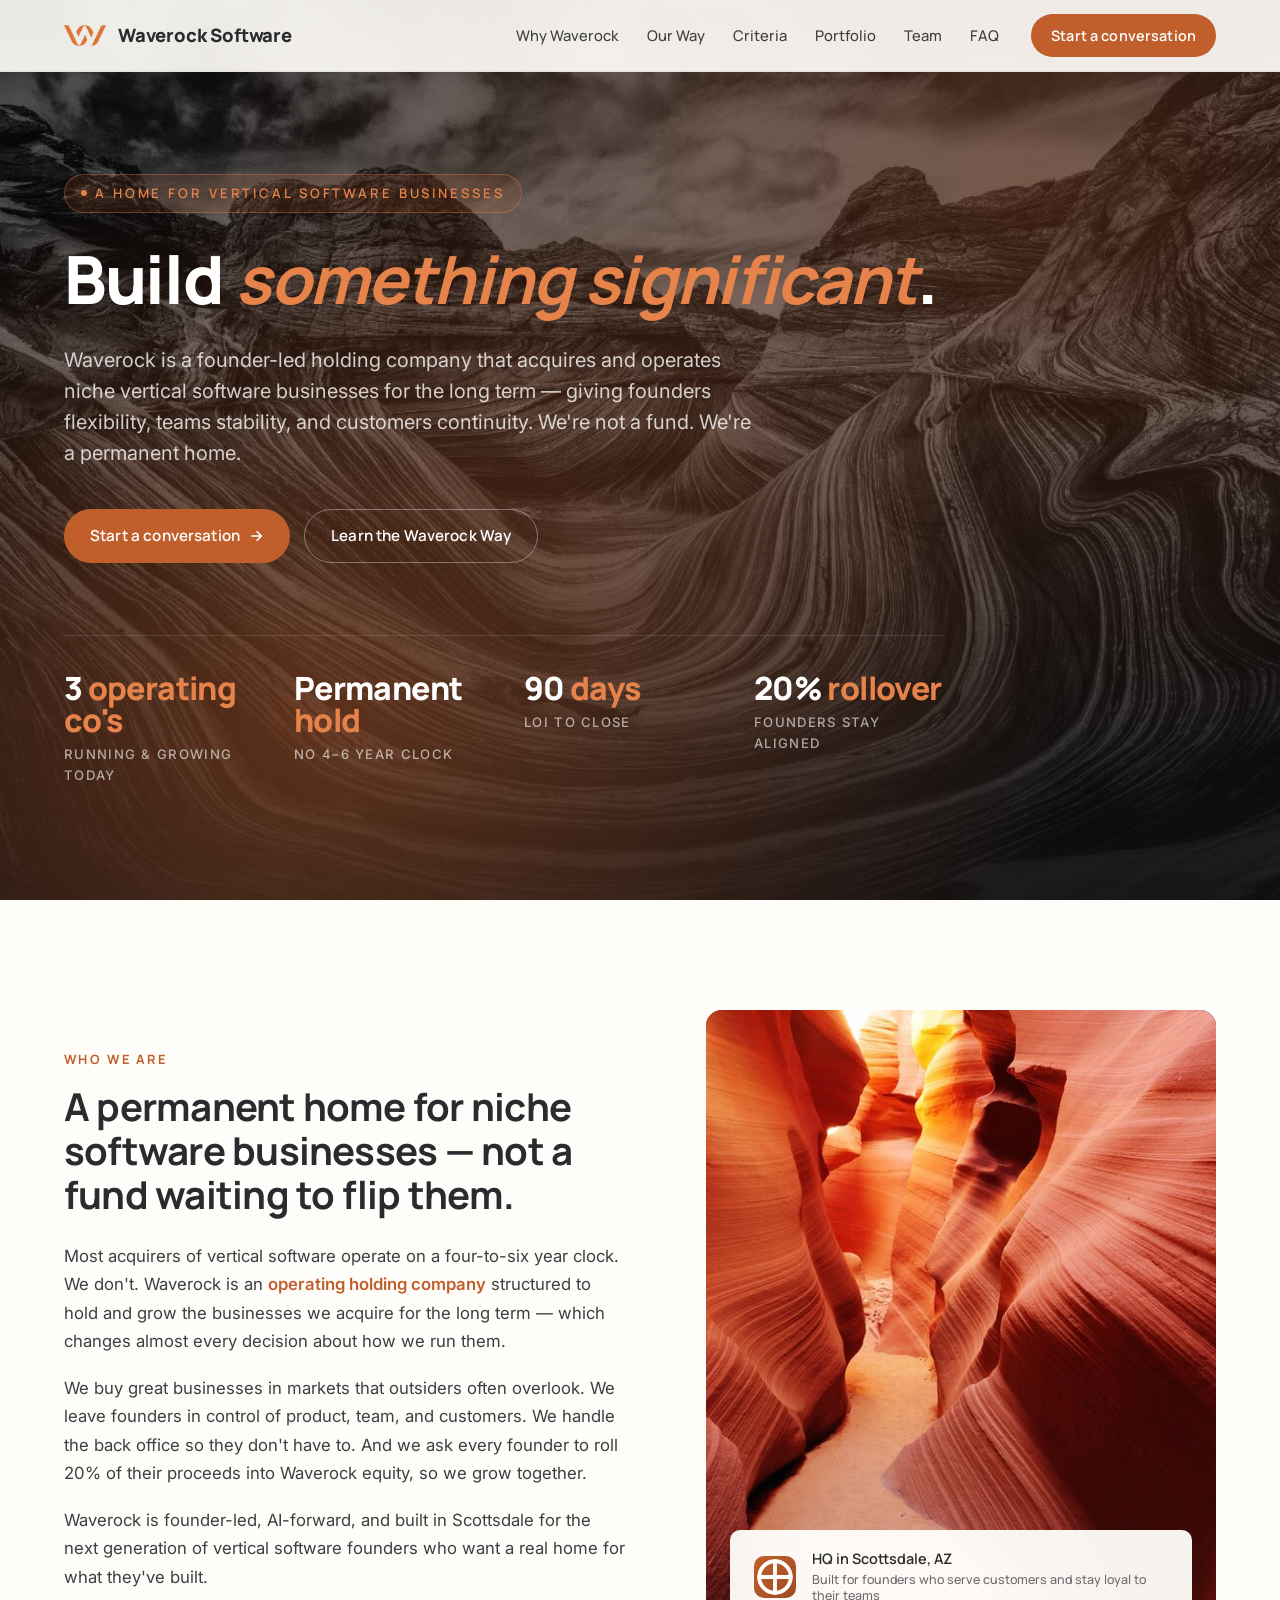
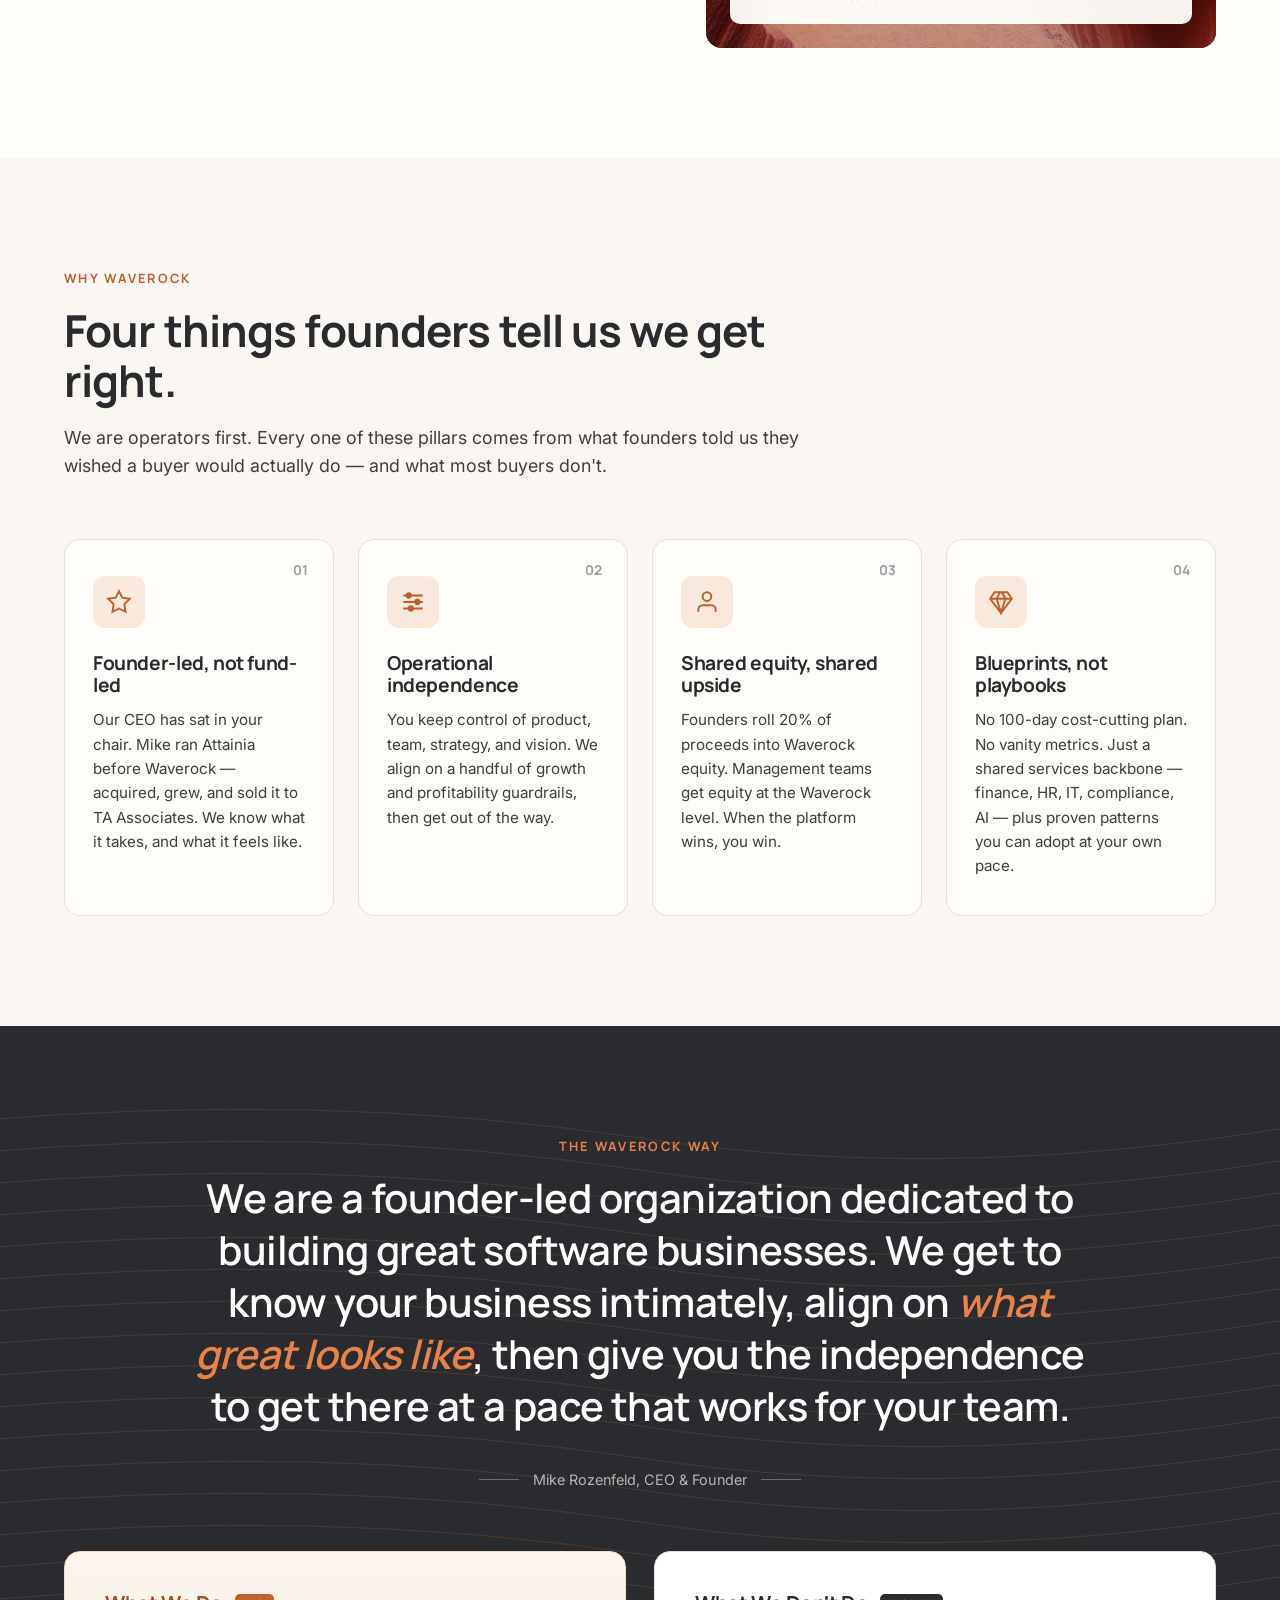
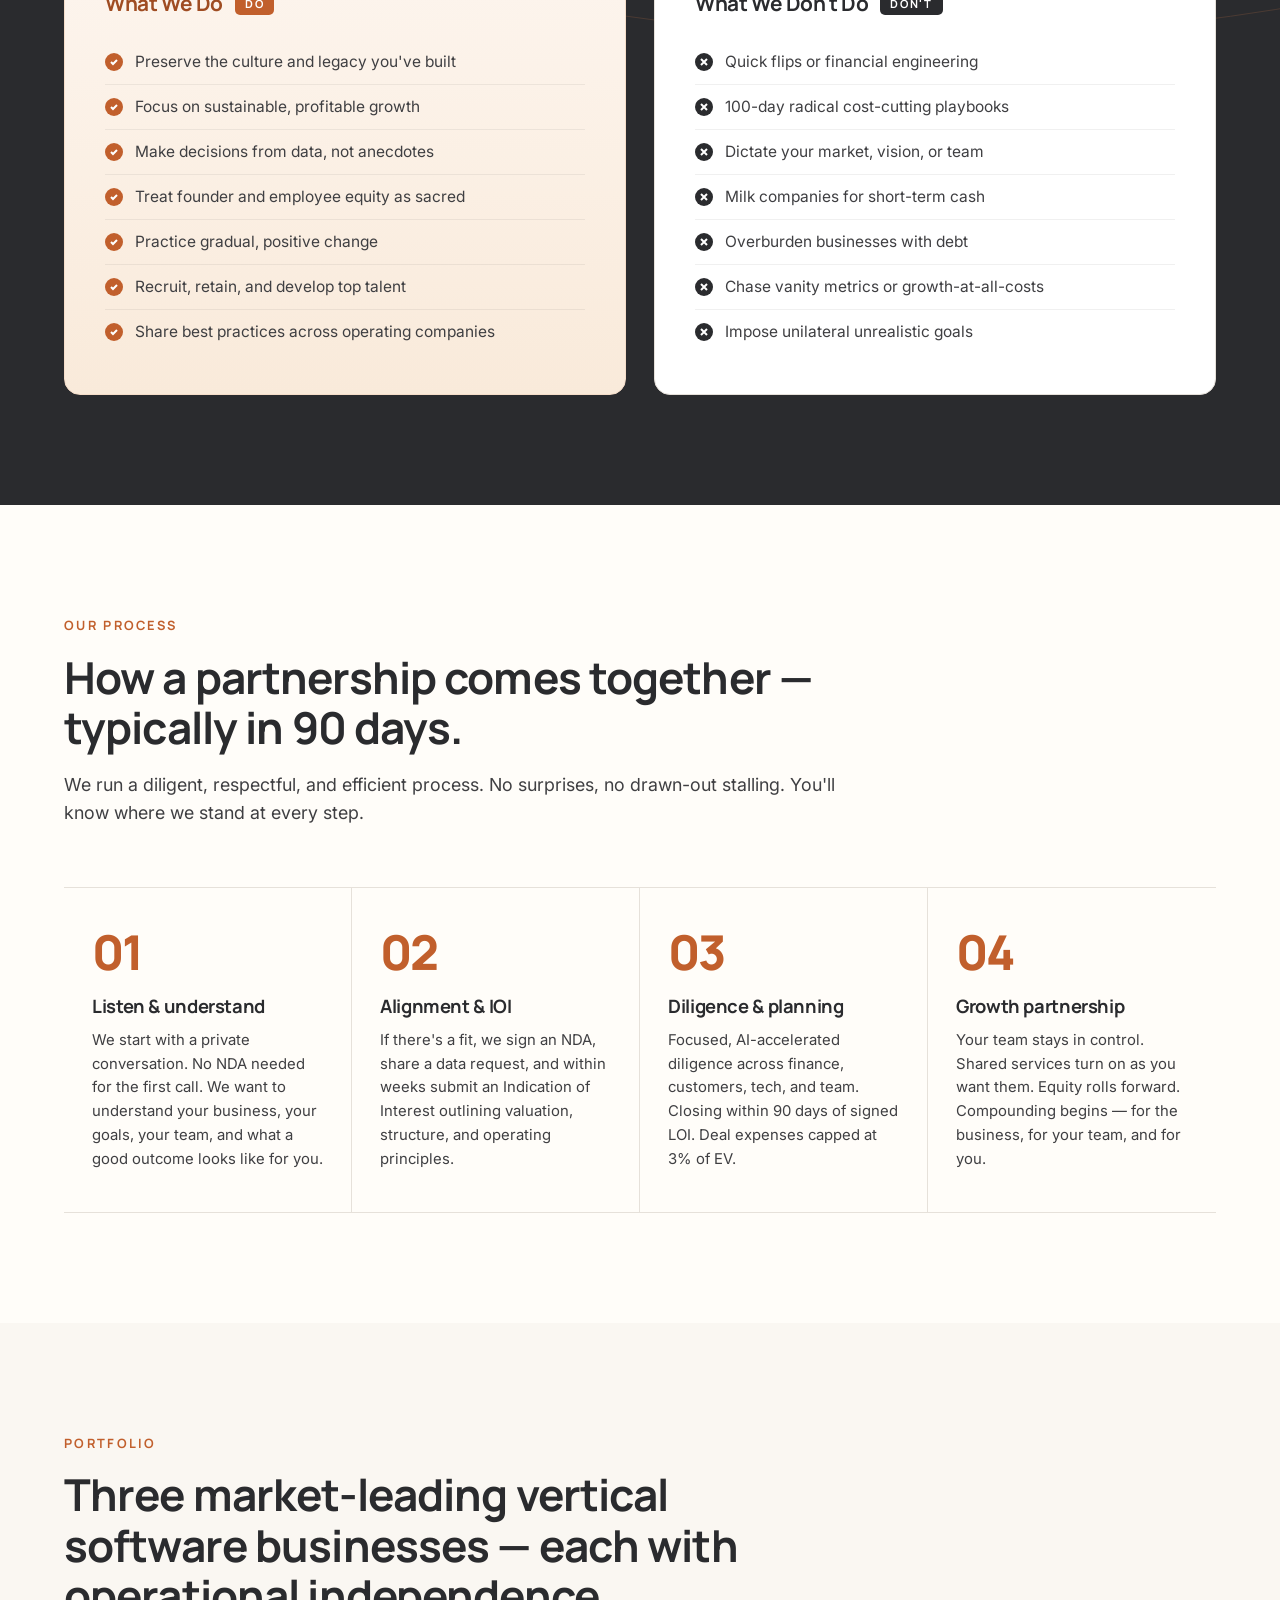
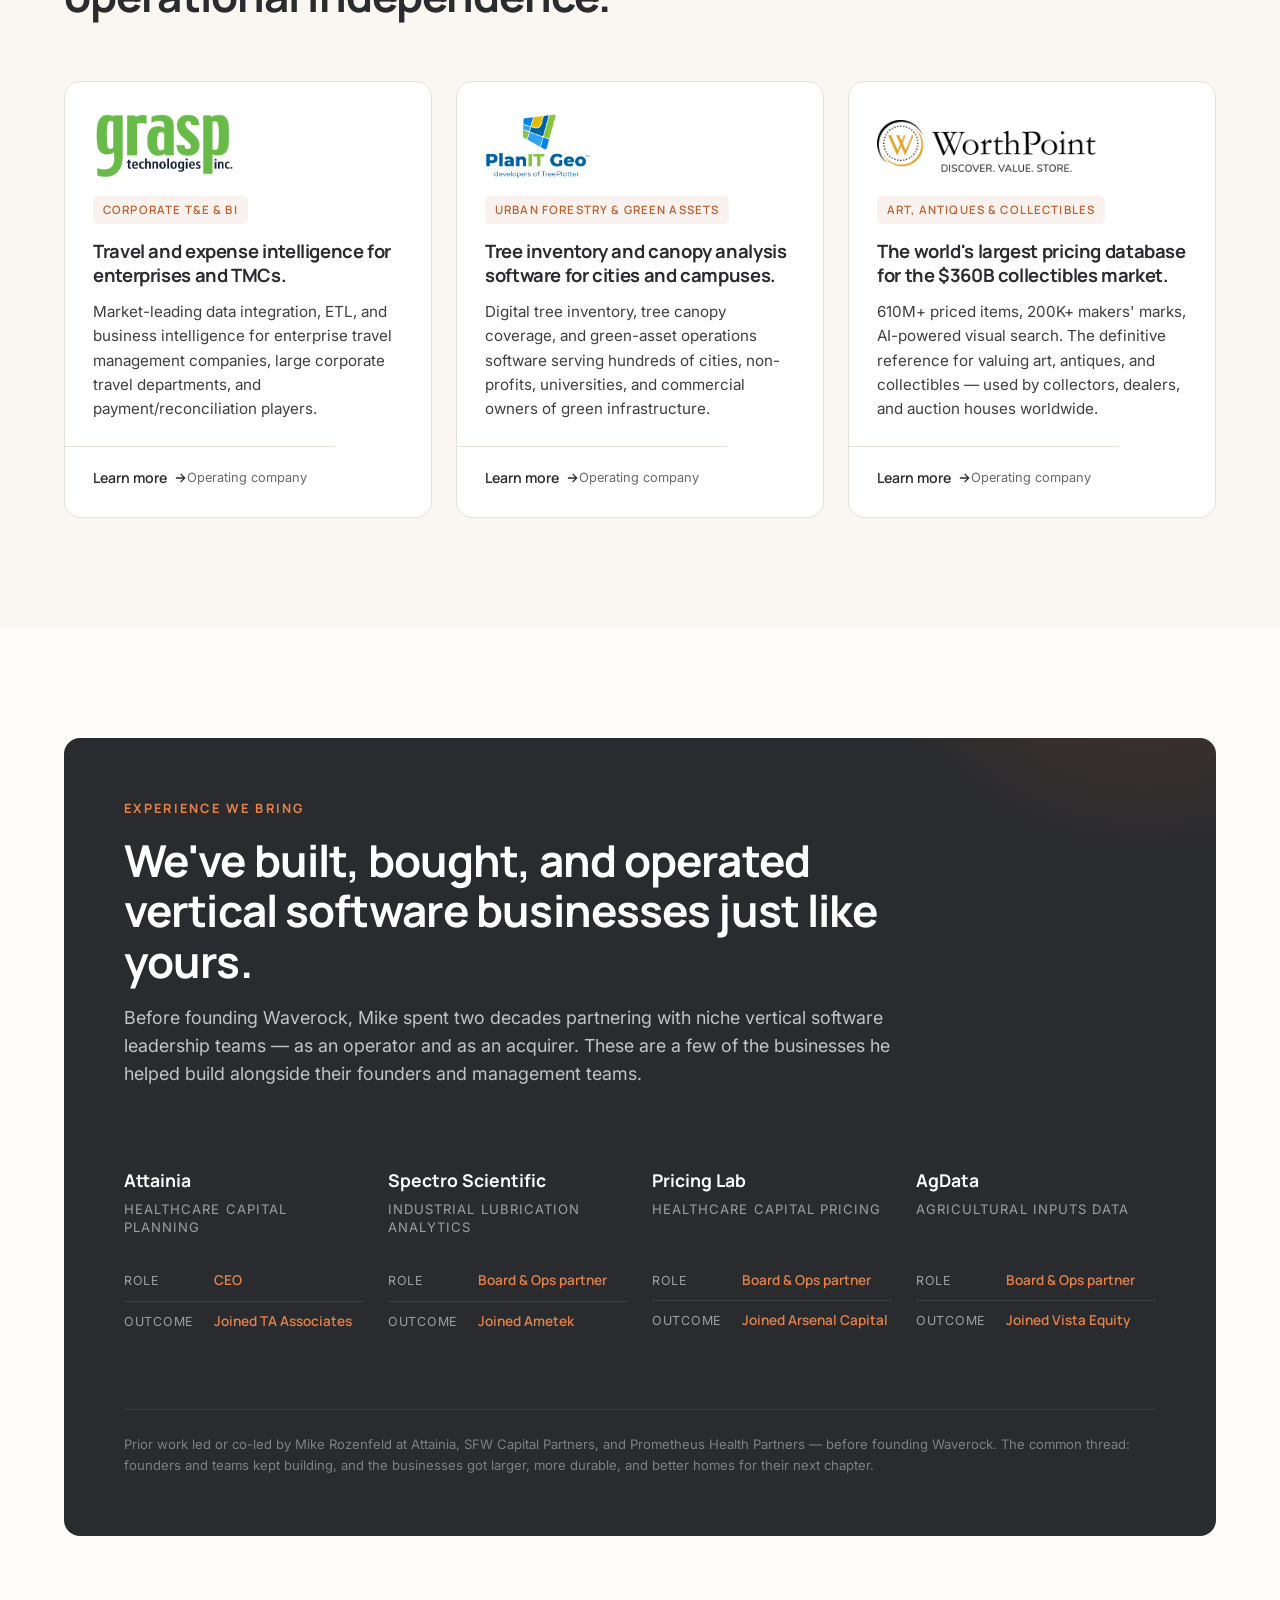
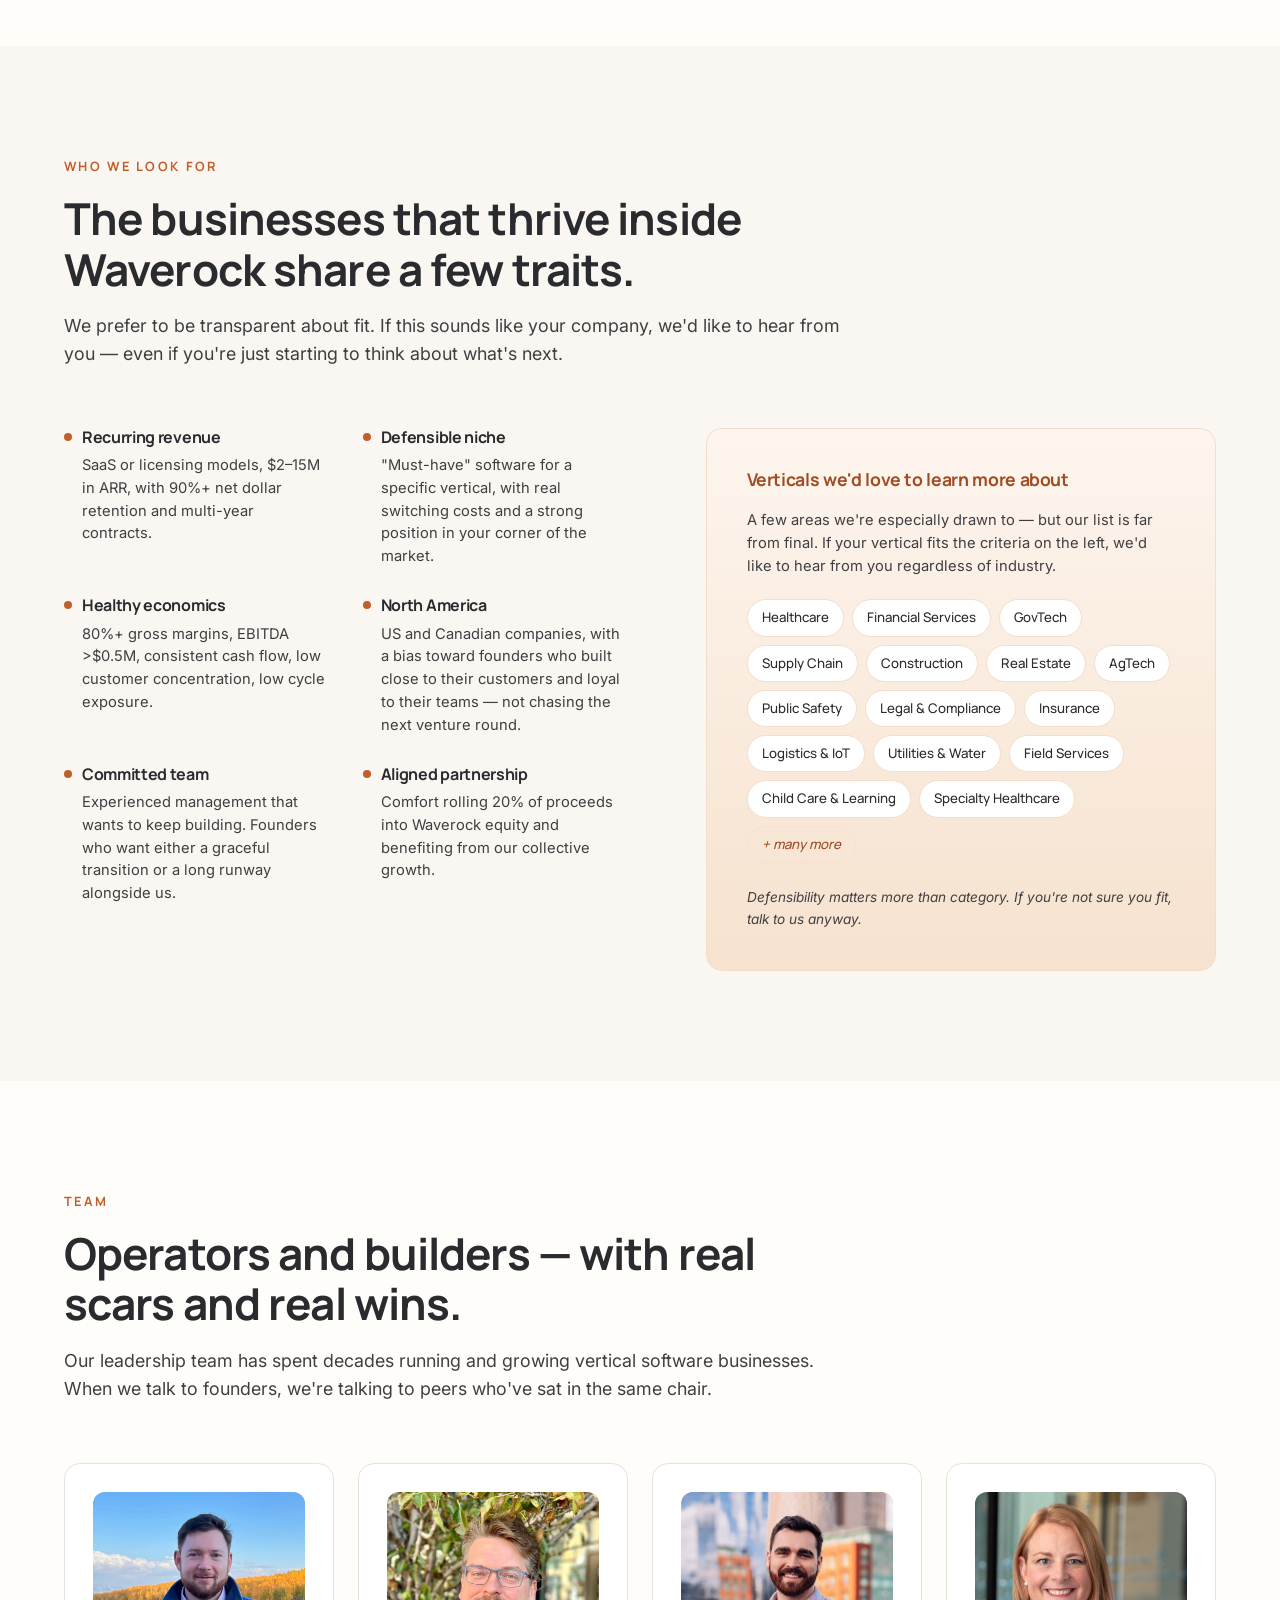
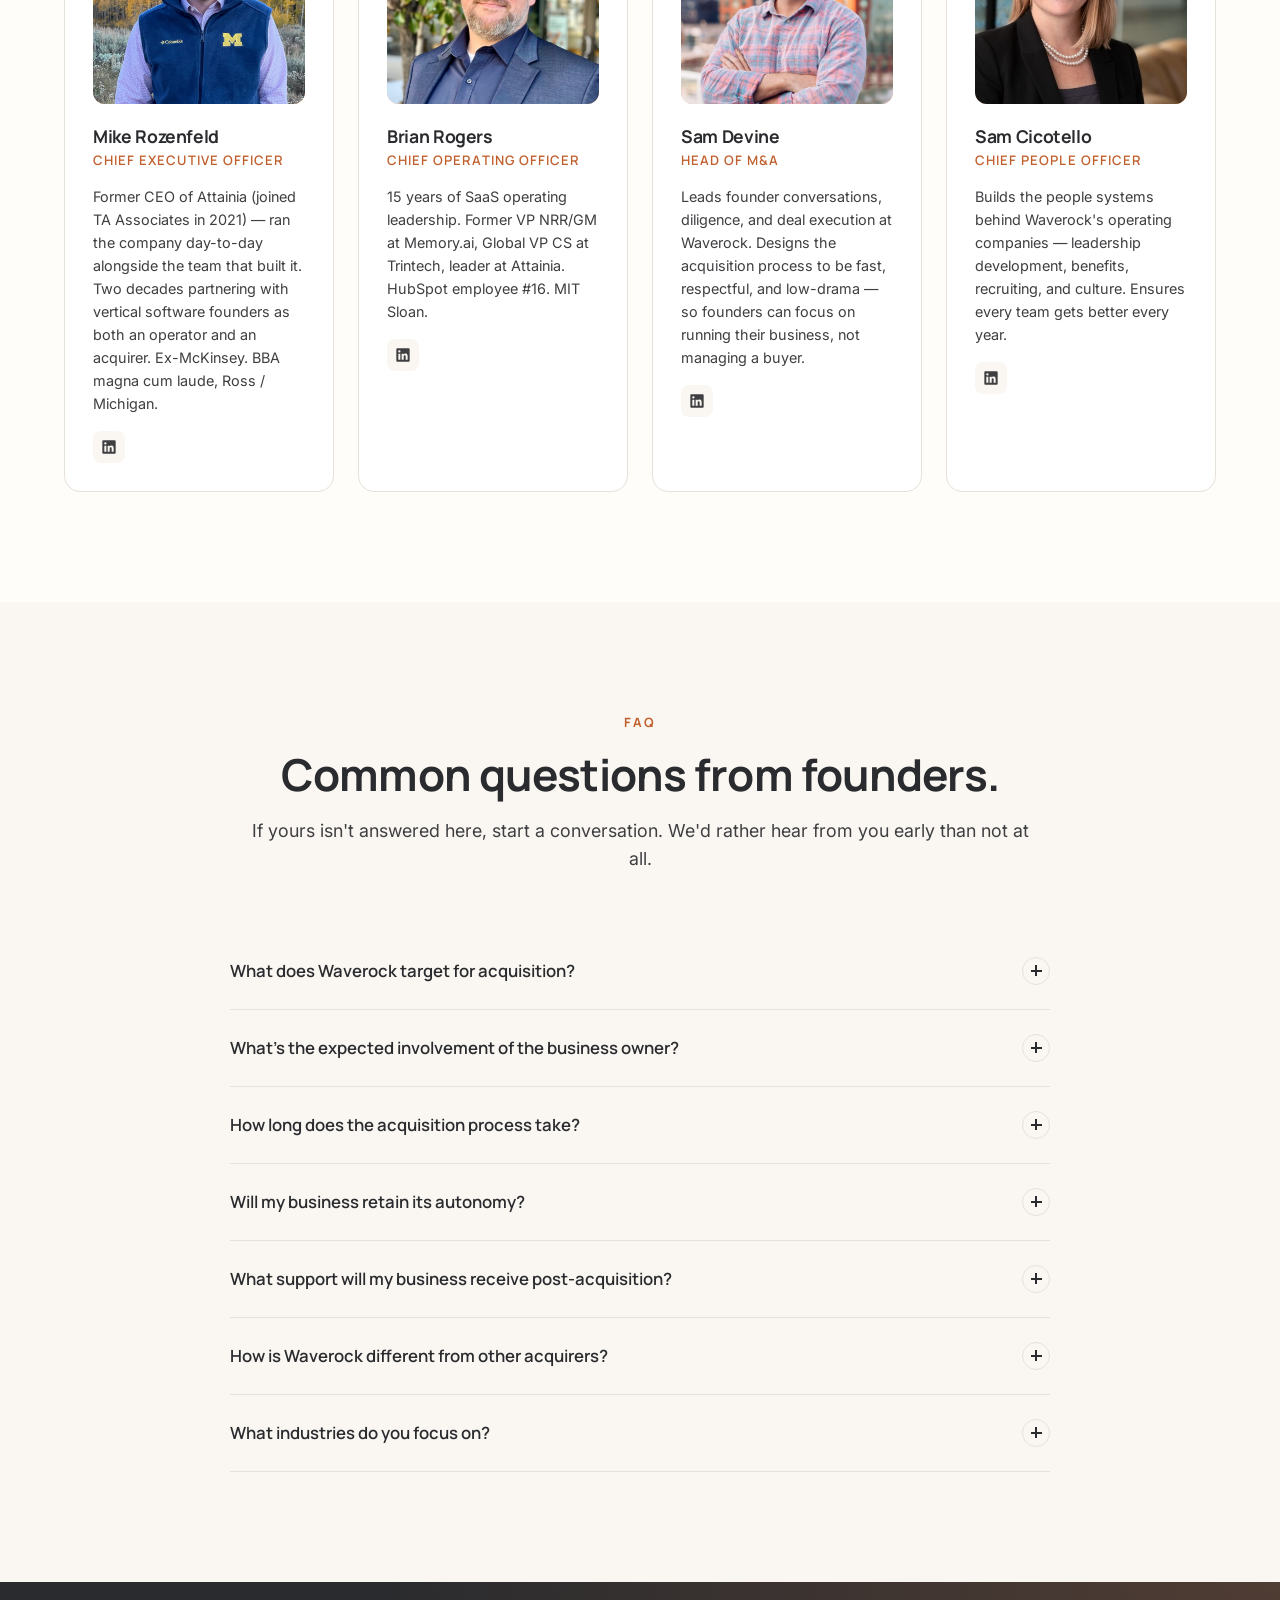
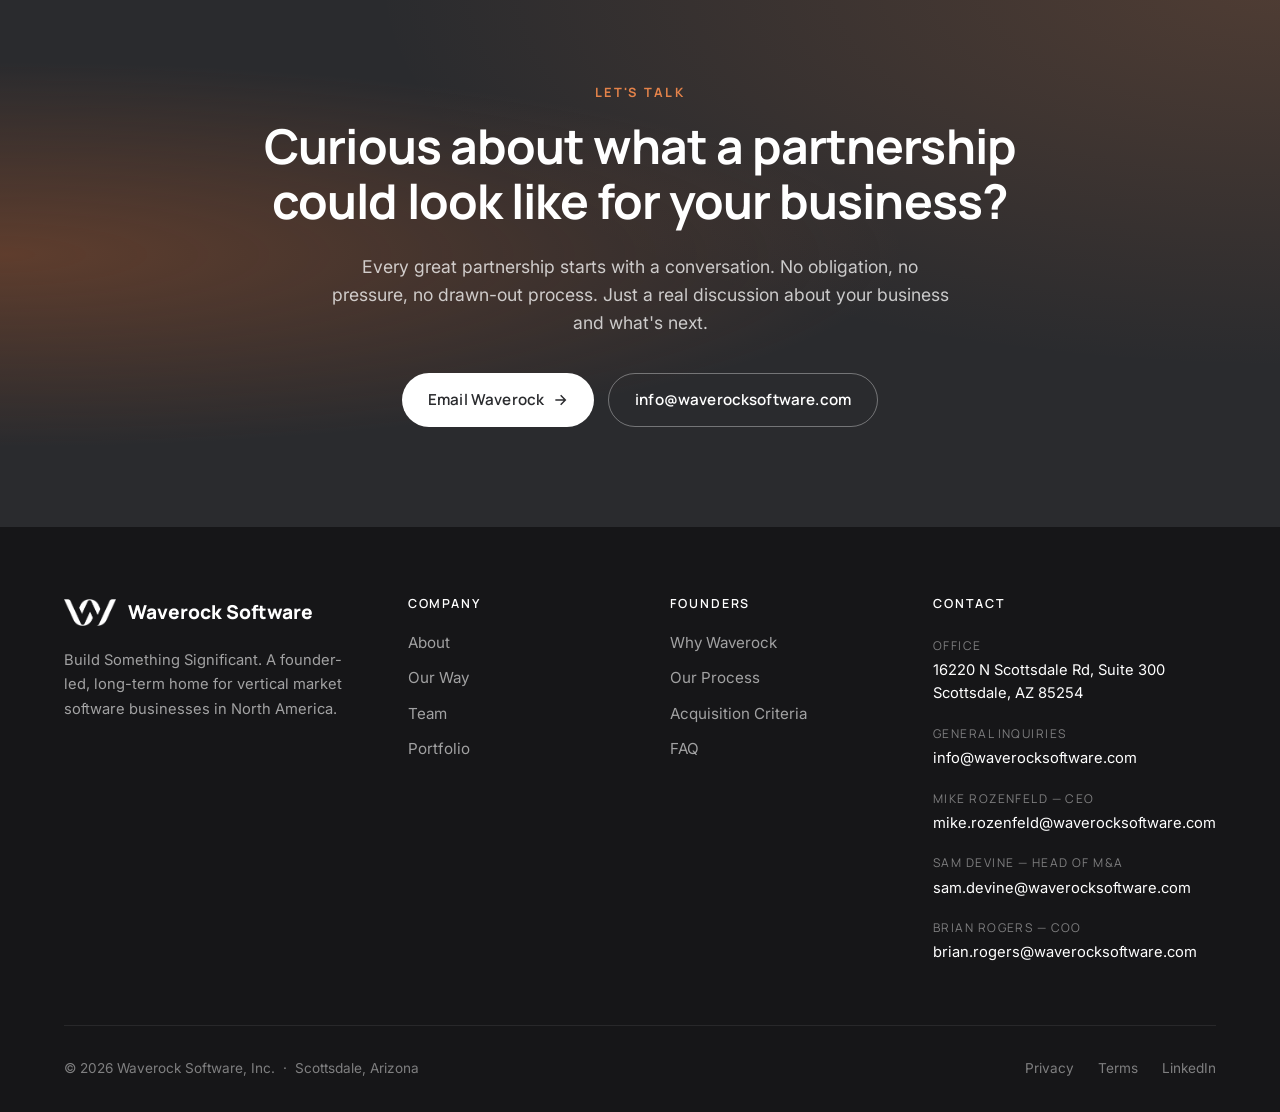
==== index.html @ 4b75706f "Add files via upload" ====
<!DOCTYPE html>
<html lang="en">
<head>
<meta charset="UTF-8">
<meta name="viewport" content="width=device-width, initial-scale=1.0">
<title>Waverock Software — Build Something Significant</title>
<meta name="description" content="Waverock Software is a founder-led holding company building a permanent home for niche vertical market software businesses. We partner with founders for sustainable, profitable growth — not quick flips.">

<link rel="preconnect" href="https://fonts.googleapis.com">
<link rel="preconnect" href="https://fonts.gstatic.com" crossorigin>
<link href="https://fonts.googleapis.com/css2?family=Manrope:wght@500;600;700;800&family=Inter:wght@400;500;600;700&display=swap" rel="stylesheet">

<link rel="stylesheet" href="site.css">
</head>
<body>

<!-- ============ NAV ============ -->
<nav class="nav" id="nav">
  <div class="container">
    <div class="nav-inner">
      <a href="#top" class="nav-logo" aria-label="Waverock Software Home">
        <img class="nav-logo-mark on-dark" src="assets/waverock-mark-white.png" alt="" aria-hidden="true"/>
        <img class="nav-logo-mark on-light" src="assets/waverock-mark-orange.png" alt="" aria-hidden="true"/>
        <span>Waverock Software</span>
      </a>
      <div class="nav-menu" id="nav-menu">
        <ul class="nav-links">
          <li><a href="#why">Why Waverock</a></li>
          <li><a href="philosophy.html">Our Way</a></li>
          <li><a href="acquisition-criteria.html">Criteria</a></li>
          <li><a href="#portfolio">Portfolio</a></li>
          <li><a href="#team">Team</a></li>
          <li><a href="faqs.html">FAQ</a></li>
        </ul>
        <a href="#contact" class="btn btn-primary nav-cta">Start a conversation</a>
      </div>
      <button class="nav-toggle" id="nav-toggle" aria-label="Menu">
        <svg width="24" height="24" viewBox="0 0 24 24" fill="none" stroke="currentColor" stroke-width="2">
          <line x1="3" y1="7" x2="21" y2="7"/>
          <line x1="3" y1="12" x2="21" y2="12"/>
          <line x1="3" y1="17" x2="21" y2="17"/>
        </svg>
      </button>
    </div>
  </div>
</nav>

<!-- ============ HERO ============ -->
<section class="hero" id="top">
  <div class="hero-photo" style="background-image: url('assets/wave-sweep.jpg');"></div>
  <div class="hero-overlay"></div>

  <div class="container hero-inner">
    <span class="hero-kicker">A home for vertical software businesses</span>
    <h1>Build <span class="accent">something significant</span>.</h1>
    <p class="hero-sub">
      Waverock is a founder-led holding company that acquires and operates niche vertical software businesses for the long term — giving founders flexibility, teams stability, and customers continuity. We're not a fund. We're a permanent home.
    </p>
    <div class="hero-ctas">
      <a href="#contact" class="btn btn-primary">Start a conversation <svg class="arrow" width="16" height="16" viewBox="0 0 24 24" fill="none" stroke="currentColor" stroke-width="2.2"><path d="M5 12h14M13 5l7 7-7 7"/></svg></a>
      <a href="#way" class="btn btn-ghost">Learn the Waverock Way</a>
    </div>
    <div class="hero-stats">
      <div class="hero-stat">
        <div class="num">3 <span class="unit">operating co's</span></div>
        <div class="label">Running &amp; growing today</div>
      </div>
      <div class="hero-stat">
        <div class="num">Permanent <span class="unit">hold</span></div>
        <div class="label">No 4–6 year clock</div>
      </div>
      <div class="hero-stat">
        <div class="num">90 <span class="unit">days</span></div>
        <div class="label">LOI to close</div>
      </div>
      <div class="hero-stat">
        <div class="num">20% <span class="unit">rollover</span></div>
        <div class="label">Founders stay aligned</div>
      </div>
    </div>
  </div>
</section>

<!-- ============ WHO WE ARE ============ -->
<section class="section" id="who">
  <div class="container">
    <div class="intro-grid">
      <div class="intro-copy">
        <div class="eyebrow">Who we are</div>
        <h2>A permanent home for niche software businesses — not a fund waiting to flip them.</h2>
        <p>
          Most acquirers of vertical software operate on a four-to-six year clock. We don't. Waverock is an <span class="highlight">operating holding company</span> structured to hold and grow the businesses we acquire for the long term — which changes almost every decision about how we run them.
        </p>
        <p>
          We buy great businesses in markets that outsiders often overlook. We leave founders in control of product, team, and customers. We handle the back office so they don't have to. And we ask every founder to roll 20% of their proceeds into Waverock equity, so we grow together.
        </p>
        <p>
          Waverock is founder-led, AI-forward, and built in Scottsdale for the next generation of vertical software founders who want a real home for what they've built.
        </p>
      </div>
      <div class="intro-visual">
        <img class="intro-photo" src="assets/antelope2.jpg" alt="Layered sandstone walls of Antelope Canyon, Arizona — natural waves shaped by time."/>
        <div class="intro-visual-overlay" aria-hidden="true"></div>
        <div class="intro-badge">
          <div class="intro-badge-icon">
            <svg width="20" height="20" viewBox="0 0 24 24" fill="none" stroke="currentColor" stroke-width="2.2">
              <path d="M12 2L12 22M2 12L22 12"/>
              <circle cx="12" cy="12" r="9"/>
            </svg>
          </div>
          <div class="intro-badge-text">
            HQ in Scottsdale, AZ
            <span>Built for founders who serve customers and stay loyal to their teams</span>
          </div>
        </div>
      </div>
    </div>
  </div>
</section>

<!-- ============ PILLARS / WHY ============ -->
<section class="section section-cream" id="why">
  <div class="container">
    <div class="section-head">
      <div class="eyebrow">Why Waverock</div>
      <h2>Four things founders tell us we get right.</h2>
      <p class="lede">We are operators first. Every one of these pillars comes from what founders told us they wished a buyer would actually do — and what most buyers don't.</p>
    </div>

    <div class="pillars">
      <div class="pillar">
        <div class="pillar-num">01</div>
        <div class="pillar-icon">
          <svg width="26" height="26" viewBox="0 0 24 24" fill="none" stroke="currentColor" stroke-width="1.8">
            <path d="M12 2L15 8L22 9L17 14L18 21L12 18L6 21L7 14L2 9L9 8Z"/>
          </svg>
        </div>
        <h3>Founder-led, not fund-led</h3>
        <p>Our CEO has sat in your chair. Mike ran Attainia before Waverock — acquired, grew, and sold it to TA Associates. We know what it takes, and what it feels like.</p>
      </div>

      <div class="pillar">
        <div class="pillar-num">02</div>
        <div class="pillar-icon">
          <svg width="26" height="26" viewBox="0 0 24 24" fill="none" stroke="currentColor" stroke-width="1.8">
            <path d="M3 12h18M3 6h18M3 18h18"/>
            <circle cx="8" cy="6" r="2" fill="currentColor"/>
            <circle cx="16" cy="12" r="2" fill="currentColor"/>
            <circle cx="10" cy="18" r="2" fill="currentColor"/>
          </svg>
        </div>
        <h3>Operational independence</h3>
        <p>You keep control of product, team, strategy, and vision. We align on a handful of growth and profitability guardrails, then get out of the way.</p>
      </div>

      <div class="pillar">
        <div class="pillar-num">03</div>
        <div class="pillar-icon">
          <svg width="26" height="26" viewBox="0 0 24 24" fill="none" stroke="currentColor" stroke-width="1.8">
            <path d="M20 21v-2a4 4 0 0 0-4-4H8a4 4 0 0 0-4 4v2"/>
            <circle cx="12" cy="7" r="4"/>
          </svg>
        </div>
        <h3>Shared equity, shared upside</h3>
        <p>Founders roll 20% of proceeds into Waverock equity. Management teams get equity at the Waverock level. When the platform wins, you win.</p>
      </div>

      <div class="pillar">
        <div class="pillar-num">04</div>
        <div class="pillar-icon">
          <svg width="26" height="26" viewBox="0 0 24 24" fill="none" stroke="currentColor" stroke-width="1.8">
            <path d="M6 3h12l4 6-10 13L2 9z"/>
            <path d="M11 3 8 9l4 13 4-13-3-6"/>
            <path d="M2 9h20"/>
          </svg>
        </div>
        <h3>Blueprints, not playbooks</h3>
        <p>No 100-day cost-cutting plan. No vanity metrics. Just a shared services backbone — finance, HR, IT, compliance, AI — plus proven patterns you can adopt at your own pace.</p>
      </div>
    </div>
  </div>
</section>

<!-- ============ WAY QUOTE ============ -->
<section class="section section-dark" id="way">
  <!-- Sandstone stria backdrop -->
  <svg class="section-stria" viewBox="0 0 1600 800" preserveAspectRatio="xMidYMid slice" xmlns="http://www.w3.org/2000/svg" aria-hidden="true">
    <g stroke-width="1.2" fill="none" stroke="#E5834A">
      <path d="M-50 120 Q 400 80 800 140 T 1650 120"/>
      <path d="M-50 160 Q 400 120 800 180 T 1650 160"/>
      <path d="M-50 200 Q 400 160 800 220 T 1650 200"/>
      <path d="M-50 240 Q 400 200 800 260 T 1650 240"/>
      <path d="M-50 280 Q 400 240 800 300 T 1650 280"/>
      <path d="M-50 320 Q 400 280 800 340 T 1650 320"/>
      <path d="M-50 360 Q 400 320 800 380 T 1650 360"/>
      <path d="M-50 400 Q 400 360 800 420 T 1650 400"/>
      <path d="M-50 440 Q 400 400 800 460 T 1650 440"/>
      <path d="M-50 480 Q 400 440 800 500 T 1650 480"/>
      <path d="M-50 520 Q 400 480 800 540 T 1650 520"/>
      <path d="M-50 560 Q 400 520 800 580 T 1650 560"/>
      <path d="M-50 600 Q 400 560 800 620 T 1650 600"/>
      <path d="M-50 640 Q 400 600 800 660 T 1650 640"/>
      <path d="M-50 680 Q 400 640 800 700 T 1650 680"/>
      <path d="M-50 720 Q 400 680 800 740 T 1650 720"/>
    </g>
  </svg>
  <div class="container">
    <div class="way-quote">
      <div class="eyebrow" style="color: var(--orange-light);">The Waverock Way</div>
      <p class="big">
        We are a founder-led organization dedicated to building great software businesses. We get to know your business intimately, align on <em>what great looks like</em>, then give you the independence to get there at a pace that works for your team.
      </p>
      <div class="attrib">
        <span class="line"></span>
        Mike Rozenfeld, CEO &amp; Founder
        <span class="line"></span>
      </div>
    </div>

    <div class="dos-donts">
      <div class="dos-card dos">
        <h3>What We Do <span class="tag">DO</span></h3>
        <ul>
          <li><span class="bullet"><svg viewBox="0 0 10 10" fill="none" stroke="currentColor" stroke-width="2"><path d="M2 5L4 7L8 3"/></svg></span> Preserve the culture and legacy you've built</li>
          <li><span class="bullet"><svg viewBox="0 0 10 10" fill="none" stroke="currentColor" stroke-width="2"><path d="M2 5L4 7L8 3"/></svg></span> Focus on sustainable, profitable growth</li>
          <li><span class="bullet"><svg viewBox="0 0 10 10" fill="none" stroke="currentColor" stroke-width="2"><path d="M2 5L4 7L8 3"/></svg></span> Make decisions from data, not anecdotes</li>
          <li><span class="bullet"><svg viewBox="0 0 10 10" fill="none" stroke="currentColor" stroke-width="2"><path d="M2 5L4 7L8 3"/></svg></span> Treat founder and employee equity as sacred</li>
          <li><span class="bullet"><svg viewBox="0 0 10 10" fill="none" stroke="currentColor" stroke-width="2"><path d="M2 5L4 7L8 3"/></svg></span> Practice gradual, positive change</li>
          <li><span class="bullet"><svg viewBox="0 0 10 10" fill="none" stroke="currentColor" stroke-width="2"><path d="M2 5L4 7L8 3"/></svg></span> Recruit, retain, and develop top talent</li>
          <li><span class="bullet"><svg viewBox="0 0 10 10" fill="none" stroke="currentColor" stroke-width="2"><path d="M2 5L4 7L8 3"/></svg></span> Share best practices across operating companies</li>
        </ul>
      </div>

      <div class="dos-card donts">
        <h3>What We Don't Do <span class="tag">DON'T</span></h3>
        <ul>
          <li><span class="bullet"><svg viewBox="0 0 10 10" fill="none" stroke="currentColor" stroke-width="2"><path d="M2 2L8 8M8 2L2 8"/></svg></span> Quick flips or financial engineering</li>
          <li><span class="bullet"><svg viewBox="0 0 10 10" fill="none" stroke="currentColor" stroke-width="2"><path d="M2 2L8 8M8 2L2 8"/></svg></span> 100-day radical cost-cutting playbooks</li>
          <li><span class="bullet"><svg viewBox="0 0 10 10" fill="none" stroke="currentColor" stroke-width="2"><path d="M2 2L8 8M8 2L2 8"/></svg></span> Dictate your market, vision, or team</li>
          <li><span class="bullet"><svg viewBox="0 0 10 10" fill="none" stroke="currentColor" stroke-width="2"><path d="M2 2L8 8M8 2L2 8"/></svg></span> Milk companies for short-term cash</li>
          <li><span class="bullet"><svg viewBox="0 0 10 10" fill="none" stroke="currentColor" stroke-width="2"><path d="M2 2L8 8M8 2L2 8"/></svg></span> Overburden businesses with debt</li>
          <li><span class="bullet"><svg viewBox="0 0 10 10" fill="none" stroke="currentColor" stroke-width="2"><path d="M2 2L8 8M8 2L2 8"/></svg></span> Chase vanity metrics or growth-at-all-costs</li>
          <li><span class="bullet"><svg viewBox="0 0 10 10" fill="none" stroke="currentColor" stroke-width="2"><path d="M2 2L8 8M8 2L2 8"/></svg></span> Impose unilateral unrealistic goals</li>
        </ul>
      </div>
    </div>
  </div>
</section>

<!-- ============ PROCESS ============ -->
<section class="section" id="process">
  <div class="container">
    <div class="section-head">
      <div class="eyebrow">Our Process</div>
      <h2>How a partnership comes together — typically in 90 days.</h2>
      <p class="lede">We run a diligent, respectful, and efficient process. No surprises, no drawn-out stalling. You'll know where we stand at every step.</p>
    </div>

    <div class="process-steps">
      <div class="process-step">
        <div class="process-step-num">01</div>
        <h4>Listen &amp; understand</h4>
        <p>We start with a private conversation. No NDA needed for the first call. We want to understand your business, your goals, your team, and what a good outcome looks like for you.</p>
      </div>
      <div class="process-step">
        <div class="process-step-num">02</div>
        <h4>Alignment &amp; IOI</h4>
        <p>If there's a fit, we sign an NDA, share a data request, and within weeks submit an Indication of Interest outlining valuation, structure, and operating principles.</p>
      </div>
      <div class="process-step">
        <div class="process-step-num">03</div>
        <h4>Diligence &amp; planning</h4>
        <p>Focused, AI-accelerated diligence across finance, customers, tech, and team. Closing within 90 days of signed LOI. Deal expenses capped at 3% of EV.</p>
      </div>
      <div class="process-step">
        <div class="process-step-num">04</div>
        <h4>Growth partnership</h4>
        <p>Your team stays in control. Shared services turn on as you want them. Equity rolls forward. Compounding begins — for the business, for your team, and for you.</p>
      </div>
    </div>
  </div>
</section>

<!-- ============ PORTFOLIO ============ -->
<section class="section section-cream" id="portfolio">
  <div class="container">
    <div class="section-head">
      <div class="eyebrow">Portfolio</div>
      <h2>Three market-leading vertical software businesses — each with operational independence.</h2>
    </div>

    <div class="portfolio-grid">
      <button type="button" class="portfolio-card" data-company="grasp" aria-label="Open Grasp Technologies details">
        <div class="portfolio-header">
          <div class="portfolio-logo">
            <img src="assets/Grasp Logo.png" alt="Grasp Technologies"/>
          </div>
          <span class="portfolio-tag">Corporate T&amp;E &amp; BI</span>
          <h3>Travel and expense intelligence for enterprises and TMCs.</h3>
        </div>
        <p>Market-leading data integration, ETL, and business intelligence for enterprise travel management companies, large corporate travel departments, and payment/reconciliation players.</p>
        <div class="portfolio-footer">
          <span class="portfolio-link">Learn more <svg width="14" height="14" viewBox="0 0 24 24" fill="none" stroke="currentColor" stroke-width="2.2"><path d="M5 12h14M13 5l7 7-7 7"/></svg></span>
          <span class="portfolio-meta">Operating company</span>
        </div>
      </button>

      <button type="button" class="portfolio-card" data-company="planitgeo" aria-label="Open PlanIT Geo details">
        <div class="portfolio-header">
          <div class="portfolio-logo">
            <img src="assets/PG Logo.png" alt="PlanIT Geo, developers of TreePlotter"/>
          </div>
          <span class="portfolio-tag">Urban forestry &amp; green assets</span>
          <h3>Tree inventory and canopy analysis software for cities and campuses.</h3>
        </div>
        <p>Digital tree inventory, tree canopy coverage, and green-asset operations software serving hundreds of cities, non-profits, universities, and commercial owners of green infrastructure.</p>
        <div class="portfolio-footer">
          <span class="portfolio-link">Learn more <svg width="14" height="14" viewBox="0 0 24 24" fill="none" stroke="currentColor" stroke-width="2.2"><path d="M5 12h14M13 5l7 7-7 7"/></svg></span>
          <span class="portfolio-meta">Operating company</span>
        </div>
      </button>

      <button type="button" class="portfolio-card" data-company="worthpoint" aria-label="Open WorthPoint details">
        <div class="portfolio-header">
          <div class="portfolio-logo">
            <img src="assets/WP Logo.png" alt="WorthPoint"/>
          </div>
          <span class="portfolio-tag">Art, antiques &amp; collectibles</span>
          <h3>The world's largest pricing database for the $360B collectibles market.</h3>
        </div>
        <p>610M+ priced items, 200K+ makers' marks, AI-powered visual search. The definitive reference for valuing art, antiques, and collectibles — used by collectors, dealers, and auction houses worldwide.</p>
        <div class="portfolio-footer">
          <span class="portfolio-link">Learn more <svg width="14" height="14" viewBox="0 0 24 24" fill="none" stroke="currentColor" stroke-width="2.2"><path d="M5 12h14M13 5l7 7-7 7"/></svg></span>
          <span class="portfolio-meta">Operating company</span>
        </div>
      </button>
    </div>
  </div>
</section>

<!-- ============ PORTFOLIO COMPANY MODAL ============ -->
<div class="company-modal" id="company-modal" role="dialog" aria-modal="true" aria-labelledby="company-modal-title" hidden>
  <div class="company-modal-backdrop" data-modal-close></div>
  <div class="company-modal-card" role="document">
    <button type="button" class="company-modal-close" aria-label="Close" data-modal-close>
      <svg width="20" height="20" viewBox="0 0 24 24" fill="none" stroke="currentColor" stroke-width="2.2"><path d="M6 6l12 12M18 6L6 18"/></svg>
    </button>
    <div class="company-modal-logo" id="company-modal-logo"></div>
    <span class="company-modal-tag" id="company-modal-tag"></span>
    <h3 id="company-modal-title"></h3>
    <p id="company-modal-desc"></p>
    <div class="company-modal-actions">
      <a id="company-modal-website" class="btn btn-primary" target="_blank" rel="noopener">Visit website <svg class="arrow" width="16" height="16" viewBox="0 0 24 24" fill="none" stroke="currentColor" stroke-width="2.2"><path d="M5 12h14M13 5l7 7-7 7"/></svg></a>
      <a id="company-modal-linkedin" class="btn btn-ghost" target="_blank" rel="noopener">LinkedIn <svg width="14" height="14" viewBox="0 0 24 24" fill="currentColor"><path d="M20.5 2h-17A1.5 1.5 0 002 3.5v17A1.5 1.5 0 003.5 22h17a1.5 1.5 0 001.5-1.5v-17A1.5 1.5 0 0020.5 2zM8 19H5v-9h3zM6.5 8.25A1.75 1.75 0 118.3 6.5a1.78 1.78 0 01-1.8 1.75zM19 19h-3v-4.74c0-1.42-.6-1.93-1.38-1.93A1.74 1.74 0 0013 14.19a.66.66 0 000 .14V19h-3v-9h2.9v1.3a3.11 3.11 0 012.7-1.4c1.55 0 3.36.86 3.36 3.66z"/></svg></a>
    </div>
  </div>
</div>

<!-- ============ EXPERIENCE / PATTERN ============ -->
<section class="section" id="track-record">
  <div class="container">
    <div class="track-record">
      <div class="section-head" style="margin-bottom: 20px;">
        <div class="eyebrow" style="color: var(--orange-light);">Experience we bring</div>
        <h2>We've built, bought, and operated vertical software businesses just like yours.</h2>
        <p class="lede">Before founding Waverock, Mike spent two decades partnering with niche vertical software leadership teams — as an operator and as an acquirer. These are a few of the businesses he helped build alongside their founders and management teams.</p>
      </div>

      <div class="track-grid">
        <div class="track-item">
          <div class="company">Attainia</div>
          <div class="vertical">Healthcare capital planning</div>
          <div class="metric"><span class="metric-label">Role</span><span class="metric-value">CEO</span></div>
          <div class="metric"><span class="metric-label">Outcome</span><span class="metric-value">Joined TA Associates</span></div>
        </div>
        <div class="track-item">
          <div class="company">Spectro Scientific</div>
          <div class="vertical">Industrial lubrication analytics</div>
          <div class="metric"><span class="metric-label">Role</span><span class="metric-value">Board &amp; Ops partner</span></div>
          <div class="metric"><span class="metric-label">Outcome</span><span class="metric-value">Joined Ametek</span></div>
        </div>
        <div class="track-item">
          <div class="company">Pricing Lab</div>
          <div class="vertical">Healthcare capital pricing</div>
          <div class="metric"><span class="metric-label">Role</span><span class="metric-value">Board &amp; Ops partner</span></div>
          <div class="metric"><span class="metric-label">Outcome</span><span class="metric-value">Joined Arsenal Capital</span></div>
        </div>
        <div class="track-item">
          <div class="company">AgData</div>
          <div class="vertical">Agricultural inputs data</div>
          <div class="metric"><span class="metric-label">Role</span><span class="metric-value">Board &amp; Ops partner</span></div>
          <div class="metric"><span class="metric-label">Outcome</span><span class="metric-value">Joined Vista Equity</span></div>
        </div>
      </div>
      <div class="track-footnote">
        Prior work led or co-led by Mike Rozenfeld at Attainia, SFW Capital Partners, and Prometheus Health Partners — before founding Waverock. The common thread: founders and teams kept building, and the businesses got larger, more durable, and better homes for their next chapter.
      </div>
    </div>
  </div>
</section>

<!-- ============ FIT / WHO WE LOOK FOR ============ -->
<section class="section section-cream" id="fit">
  <div class="container">
    <div class="section-head">
      <div class="eyebrow">Who we look for</div>
      <h2>The businesses that thrive inside Waverock share a few traits.</h2>
      <p class="lede">We prefer to be transparent about fit. If this sounds like your company, we'd like to hear from you — even if you're just starting to think about what's next.</p>
    </div>

    <div class="fit-grid">
      <div class="fit-list">
        <div class="fit-item">
          <h4>Recurring revenue</h4>
          <p>SaaS or licensing models, $2–15M in ARR, with 90%+ net dollar retention and multi-year contracts.</p>
        </div>
        <div class="fit-item">
          <h4>Defensible niche</h4>
          <p>"Must-have" software for a specific vertical, with real switching costs and a strong position in your corner of the market.</p>
        </div>
        <div class="fit-item">
          <h4>Healthy economics</h4>
          <p>80%+ gross margins, EBITDA &gt;$0.5M, consistent cash flow, low customer concentration, low cycle exposure.</p>
        </div>
        <div class="fit-item">
          <h4>North America</h4>
          <p>US and Canadian companies, with a bias toward founders who built close to their customers and loyal to their teams — not chasing the next venture round.</p>
        </div>
        <div class="fit-item">
          <h4>Committed team</h4>
          <p>Experienced management that wants to keep building. Founders who want either a graceful transition or a long runway alongside us.</p>
        </div>
        <div class="fit-item">
          <h4>Aligned partnership</h4>
          <p>Comfort rolling 20% of proceeds into Waverock equity and benefiting from our collective growth.</p>
        </div>
      </div>

      <aside class="fit-side">
        <h3>Verticals we'd love to learn more about</h3>
        <p style="font-size: 0.92rem; line-height: 1.55; color: var(--charcoal-soft); margin-bottom: 22px;">
          A few areas we're especially drawn to — but our list is far from final. If your vertical fits the criteria on the left, we'd like to hear from you regardless of industry.
        </p>
        <div class="verticals">
          <span class="chip">Healthcare</span>
          <span class="chip">Financial Services</span>
          <span class="chip">GovTech</span>
          <span class="chip">Supply Chain</span>
          <span class="chip">Construction</span>
          <span class="chip">Real Estate</span>
          <span class="chip">AgTech</span>
          <span class="chip">Public Safety</span>
          <span class="chip">Legal &amp; Compliance</span>
          <span class="chip">Insurance</span>
          <span class="chip">Logistics &amp; IoT</span>
          <span class="chip">Utilities &amp; Water</span>
          <span class="chip">Field Services</span>
          <span class="chip">Child Care &amp; Learning</span>
          <span class="chip">Specialty Healthcare</span>
          <span class="chip chip-more">+ many more</span>
        </div>
        <p style="margin-top: 24px; font-size: 0.85rem; color: var(--charcoal-soft); font-style: italic;">
          Defensibility matters more than category. If you're not sure you fit, talk to us anyway.
        </p>
      </aside>
    </div>
  </div>
</section>

<!-- ============ TEAM ============ -->
<section class="section" id="team">
  <div class="container">
    <div class="section-head">
      <div class="eyebrow">Team</div>
      <h2>Operators and builders — with real scars and real wins.</h2>
      <p class="lede">Our leadership team has spent decades running and growing vertical software businesses. When we talk to founders, we're talking to peers who've sat in the same chair.</p>
    </div>

    <div class="team-grid">
      <div class="team-card">
        <div class="team-photo dev-1"><img src="assets/Mike Rozenfeld.jpg" alt="Mike Rozenfeld"/></div>
        <h3>Mike Rozenfeld</h3>
        <div class="team-role">Chief Executive Officer</div>
        <p>Former CEO of Attainia (joined TA Associates in 2021) — ran the company day-to-day alongside the team that built it. Two decades partnering with vertical software founders as both an operator and an acquirer. Ex-McKinsey. BBA magna cum laude, Ross / Michigan.</p>
        <div class="team-links">
          <a class="team-link" href="https://www.linkedin.com/in/mikerozenfeld/" target="_blank" rel="noopener" aria-label="Mike Rozenfeld on LinkedIn">
            <svg viewBox="0 0 24 24" fill="currentColor"><path d="M20.5 2h-17A1.5 1.5 0 002 3.5v17A1.5 1.5 0 003.5 22h17a1.5 1.5 0 001.5-1.5v-17A1.5 1.5 0 0020.5 2zM8 19H5v-9h3zM6.5 8.25A1.75 1.75 0 118.3 6.5a1.78 1.78 0 01-1.8 1.75zM19 19h-3v-4.74c0-1.42-.6-1.93-1.38-1.93A1.74 1.74 0 0013 14.19a.66.66 0 000 .14V19h-3v-9h2.9v1.3a3.11 3.11 0 012.7-1.4c1.55 0 3.36.86 3.36 3.66z"/></svg>
          </a>
        </div>
      </div>

      <div class="team-card">
        <div class="team-photo dev-2"><img src="assets/Brian Rogers.jpg" alt="Brian Rogers"/></div>
        <h3>Brian Rogers</h3>
        <div class="team-role">Chief Operating Officer</div>
        <p>15 years of SaaS operating leadership. Former VP NRR/GM at Memory.ai, Global VP CS at Trintech, leader at Attainia. HubSpot employee #16. MIT Sloan.</p>
        <div class="team-links">
          <a class="team-link" href="https://www.linkedin.com/in/brianrog/" target="_blank" rel="noopener" aria-label="Brian Rogers on LinkedIn">
            <svg viewBox="0 0 24 24" fill="currentColor"><path d="M20.5 2h-17A1.5 1.5 0 002 3.5v17A1.5 1.5 0 003.5 22h17a1.5 1.5 0 001.5-1.5v-17A1.5 1.5 0 0020.5 2zM8 19H5v-9h3zM6.5 8.25A1.75 1.75 0 118.3 6.5a1.78 1.78 0 01-1.8 1.75zM19 19h-3v-4.74c0-1.42-.6-1.93-1.38-1.93A1.74 1.74 0 0013 14.19a.66.66 0 000 .14V19h-3v-9h2.9v1.3a3.11 3.11 0 012.7-1.4c1.55 0 3.36.86 3.36 3.66z"/></svg>
          </a>
        </div>
      </div>

      <div class="team-card">
        <div class="team-photo dev-3"><img src="assets/Sam Devine.png" alt="Sam Devine"/></div>
        <h3>Sam Devine</h3>
        <div class="team-role">Head of M&amp;A</div>
        <p>Leads founder conversations, diligence, and deal execution at Waverock. Designs the acquisition process to be fast, respectful, and low-drama — so founders can focus on running their business, not managing a buyer.</p>
        <div class="team-links">
          <a class="team-link" href="https://www.linkedin.com/in/s-devine/" target="_blank" rel="noopener" aria-label="Sam Devine on LinkedIn">
            <svg viewBox="0 0 24 24" fill="currentColor"><path d="M20.5 2h-17A1.5 1.5 0 002 3.5v17A1.5 1.5 0 003.5 22h17a1.5 1.5 0 001.5-1.5v-17A1.5 1.5 0 0020.5 2zM8 19H5v-9h3zM6.5 8.25A1.75 1.75 0 118.3 6.5a1.78 1.78 0 01-1.8 1.75zM19 19h-3v-4.74c0-1.42-.6-1.93-1.38-1.93A1.74 1.74 0 0013 14.19a.66.66 0 000 .14V19h-3v-9h2.9v1.3a3.11 3.11 0 012.7-1.4c1.55 0 3.36.86 3.36 3.66z"/></svg>
          </a>
        </div>
      </div>

      <div class="team-card">
        <div class="team-photo dev-4"><img src="assets/Sam Cicotello.jpg" alt="Sam Cicotello"/></div>
        <h3>Sam Cicotello</h3>
        <div class="team-role">Chief People Officer</div>
        <p>Builds the people systems behind Waverock's operating companies — leadership development, benefits, recruiting, and culture. Ensures every team gets better every year.</p>
        <div class="team-links">
          <a class="team-link" href="https://www.linkedin.com/in/sam-cicotello/" target="_blank" rel="noopener" aria-label="Sam Cicotello on LinkedIn">
            <svg viewBox="0 0 24 24" fill="currentColor"><path d="M20.5 2h-17A1.5 1.5 0 002 3.5v17A1.5 1.5 0 003.5 22h17a1.5 1.5 0 001.5-1.5v-17A1.5 1.5 0 0020.5 2zM8 19H5v-9h3zM6.5 8.25A1.75 1.75 0 118.3 6.5a1.78 1.78 0 01-1.8 1.75zM19 19h-3v-4.74c0-1.42-.6-1.93-1.38-1.93A1.74 1.74 0 0013 14.19a.66.66 0 000 .14V19h-3v-9h2.9v1.3a3.11 3.11 0 012.7-1.4c1.55 0 3.36.86 3.36 3.66z"/></svg>
          </a>
        </div>
      </div>
    </div>
  </div>
</section>

<!-- ============ FAQ ============ -->
<section class="section section-cream" id="faq">
  <div class="container">
    <div class="section-head center">
      <div class="eyebrow">FAQ</div>
      <h2>Common questions from founders.</h2>
      <p class="lede">If yours isn't answered here, start a conversation. We'd rather hear from you early than not at all.</p>
    </div>

    <div class="faq-list">
      <div class="faq-item">
        <button class="faq-q">What does Waverock target for acquisition? <span class="plus"></span></button>
        <div class="faq-a"><p>North American vertical software businesses with $2–15M ARR, 80%+ gross margins, 90%+ net retention, and a committed team.</p></div>
      </div>
      <div class="faq-item">
        <button class="faq-q">What's the expected involvement of the business owner? <span class="plus"></span></button>
        <div class="faq-a"><p>You choose — keep running it, transition to chair/advisor, or step away — with 20% of proceeds rolled into Waverock equity to keep us aligned.</p></div>
      </div>
      <div class="faq-item">
        <button class="faq-q">How long does the acquisition process take? <span class="plus"></span></button>
        <div class="faq-a"><p>About 90 days or fewer from signed LOI to close, with a clear timeline we commit to up front.</p></div>
      </div>
      <div class="faq-item">
        <button class="faq-q">Will my business retain its autonomy? <span class="plus"></span></button>
        <div class="faq-a"><p>Yes — your team keeps control of product, customers, hiring, and vision; we align on a few growth and profitability guardrails, not the day-to-day.</p></div>
      </div>
      <div class="faq-item">
        <button class="faq-q">What support will my business receive post-acquisition? <span class="plus"></span></button>
        <div class="faq-a"><p>Optional shared services across finance, HR, legal, AI, security and compliance, procurement, and benefits — you turn on what you need, when you need it.</p></div>
      </div>
      <div class="faq-item">
        <button class="faq-q">How is Waverock different from other acquirers? <span class="plus"></span></button>
        <div class="faq-a"><p>A founder-led holding company built for permanent ownership — not a 4–6 year fund cycle — using shared patterns ("Blueprints") instead of one-size-fits-all playbooks.</p></div>
      </div>
      <div class="faq-item">
        <button class="faq-q">What industries do you focus on? <span class="plus"></span></button>
        <div class="faq-a"><p>Niche verticals with defensibility and recurring revenue — healthcare, financial services, GovTech, supply chain, construction, AgTech, and many others where great vertical software gets built.</p></div>
      </div>
    </div>
  </div>
</section>

<!-- ============ CTA BAND / CONTACT ============ -->
<section class="cta-band" id="contact">
  <div class="container">
    <div class="cta-inner">
      <div class="eyebrow" style="color: var(--orange-light);">Let's talk</div>
      <h2>Curious about what a partnership could look like for your business?</h2>
      <p>Every great partnership starts with a conversation. No obligation, no pressure, no drawn-out process. Just a real discussion about your business and what's next.</p>
      <div style="display: flex; gap: 14px; justify-content: center; flex-wrap: wrap;">
        <a href="mailto:info@waverocksoftware.com" class="btn btn-primary">Email Waverock <svg class="arrow" width="16" height="16" viewBox="0 0 24 24" fill="none" stroke="currentColor" stroke-width="2.2"><path d="M5 12h14M13 5l7 7-7 7"/></svg></a>
        <a href="mailto:info@waverocksoftware.com" class="btn btn-ghost">info@waverocksoftware.com</a>
      </div>
    </div>
  </div>
</section>

<!-- ============ FOOTER ============ -->
<footer class="footer">
  <div class="container">
    <div class="footer-grid">
      <div class="footer-brand">
        <div class="footer-logo">
          <img src="assets/waverock-mark-white.png" alt="" aria-hidden="true"/>
          Waverock Software
        </div>
        <p>Build Something Significant. A founder-led, long-term home for vertical market software businesses in North America.</p>
      </div>

      <div class="footer-col">
        <h4>Company</h4>
        <ul>
          <li><a href="#who">About</a></li>
          <li><a href="philosophy.html">Our Way</a></li>
          <li><a href="#team">Team</a></li>
          <li><a href="#portfolio">Portfolio</a></li>
        </ul>
      </div>

      <div class="footer-col">
        <h4>Founders</h4>
        <ul>
          <li><a href="#why">Why Waverock</a></li>
          <li><a href="#process">Our Process</a></li>
          <li><a href="acquisition-criteria.html">Acquisition Criteria</a></li>
          <li><a href="faqs.html">FAQ</a></li>
        </ul>
      </div>

      <div class="footer-contact">
        <h4 style="color: white; font-size: 0.78rem; text-transform: uppercase; letter-spacing: 0.15em; margin-bottom: 6px; font-weight: 600;">Contact</h4>
        <div>
          <div class="label">Office</div>
          <a href="https://maps.google.com/?q=16220+N+Scottsdale+Rd+Suite+300+Scottsdale+AZ+85254" target="_blank" rel="noopener">16220 N Scottsdale Rd, Suite 300<br>Scottsdale, AZ 85254</a>
        </div>
        <div>
          <div class="label">General inquiries</div>
          <a href="mailto:info@waverocksoftware.com">info@waverocksoftware.com</a>
        </div>
        <div>
          <div class="label">Mike Rozenfeld — CEO</div>
          <a href="mailto:mike.rozenfeld@waverocksoftware.com">mike.rozenfeld@waverocksoftware.com</a>
        </div>
        <div>
          <div class="label">Sam Devine — Head of M&amp;A</div>
          <a href="mailto:sam.devine@waverocksoftware.com">sam.devine@waverocksoftware.com</a>
        </div>
        <div>
          <div class="label">Brian Rogers — COO</div>
          <a href="mailto:brian.rogers@waverocksoftware.com">brian.rogers@waverocksoftware.com</a>
        </div>
      </div>
    </div>

    <div class="footer-bottom">
      <div>© 2026 Waverock Software, Inc. &nbsp;·&nbsp; Scottsdale, Arizona</div>
      <div class="legal">
        <a href="#">Privacy</a>
        <a href="#">Terms</a>
        <a href="https://www.linkedin.com/company/waverock-software" target="_blank" rel="noopener">LinkedIn</a>
      </div>
    </div>
  </div>
</footer>

<script>
  // Nav scroll state
  const nav = document.getElementById('nav');
  const onScroll = () => {
    if (window.scrollY > 30) nav.classList.add('scrolled');
    else nav.classList.remove('scrolled');
  };
  window.addEventListener('scroll', onScroll, { passive: true });
  onScroll();

  // Mobile nav toggle
  const toggle = document.getElementById('nav-toggle');
  const menu = document.getElementById('nav-menu');
  toggle.addEventListener('click', () => menu.classList.toggle('open'));
  menu.querySelectorAll('a').forEach(a => a.addEventListener('click', () => menu.classList.remove('open')));

  // Portfolio company modal
  const COMPANIES = {
    grasp: {
      tag: 'Corporate T&E & BI',
      title: 'Grasp Technologies',
      desc: "Grasp delivers data integration, ETL, and business intelligence purpose-built for the corporate travel and expense market. The platform consolidates disparate booking, card, GDS, and finance feeds into a single source of truth used by enterprise travel management companies, large in-house corporate travel departments, and payment/reconciliation players to manage spend, supplier negotiations, and reporting.",
      website: 'https://www.grasptech.com',
      linkedin: 'https://www.linkedin.com/company/grasp-technologies-inc-',
      logo: 'assets/Grasp Logo.png'
    },
    planitgeo: {
      tag: 'Urban forestry & green assets',
      title: 'PlanIT Geo (TreePlotter)',
      desc: "PlanIT Geo, developers of TreePlotter, builds the leading software for digital tree inventory, canopy analysis, and green-asset operations. Hundreds of cities, counties, universities, parks departments, non-profits, and commercial owners use the platform to inventory urban forests, prioritize maintenance, quantify ecosystem benefits, and plan canopy growth.",
      website: 'https://planitgeo.com',
      linkedin: 'https://www.linkedin.com/company/planit-geo',
      logo: 'assets/PG Logo.png'
    },
    worthpoint: {
      tag: 'Art, antiques & collectibles',
      title: 'WorthPoint',
      desc: "WorthPoint operates the world's largest pricing database and reference platform for art, antiques, and collectibles — over 610M priced items, 200K+ makers' marks, and AI-powered visual search. Collectors, dealers, appraisers, and auction houses worldwide rely on the platform to research, value, and authenticate items in a $360B global market.",
      website: 'https://www.worthpoint.com',
      linkedin: 'https://www.linkedin.com/company/worthpoint',
      logo: 'assets/WP Logo.png'
    }
  };
  const modal = document.getElementById('company-modal');
  const modalLogo = document.getElementById('company-modal-logo');
  const modalTag = document.getElementById('company-modal-tag');
  const modalTitle = document.getElementById('company-modal-title');
  const modalDesc = document.getElementById('company-modal-desc');
  const modalWebsite = document.getElementById('company-modal-website');
  const modalLinkedin = document.getElementById('company-modal-linkedin');
  function openCompany(key) {
    const c = COMPANIES[key];
    if (!c) return;
    modalLogo.innerHTML = '<img src="' + c.logo + '" alt="' + c.title + '"/>';
    modalTag.textContent = c.tag;
    modalTitle.textContent = c.title;
    modalDesc.textContent = c.desc;
    modalWebsite.href = c.website;
    modalLinkedin.href = c.linkedin;
    modal.hidden = false;
    document.body.style.overflow = 'hidden';
  }
  function closeCompany() {
    modal.hidden = true;
    document.body.style.overflow = '';
  }
  document.querySelectorAll('.portfolio-card[data-company]').forEach(card => {
    card.addEventListener('click', () => openCompany(card.dataset.company));
  });
  modal.querySelectorAll('[data-modal-close]').forEach(el => el.addEventListener('click', closeCompany));
  document.addEventListener('keydown', e => { if (e.key === 'Escape' && !modal.hidden) closeCompany(); });

  // FAQ accordion
  document.querySelectorAll('.faq-q').forEach(q => {
    q.addEventListener('click', () => {
      const item = q.closest('.faq-item');
      const wasOpen = item.classList.contains('open');
      document.querySelectorAll('.faq-item').forEach(i => i.classList.remove('open'));
      if (!wasOpen) item.classList.add('open');
    });
  });

  // Simple reveal on scroll
  const reveals = document.querySelectorAll('.section-head, .pillar, .portfolio-card, .team-card, .track-item, .fit-item, .dos-card, .process-step, .intro-copy, .intro-visual');
  reveals.forEach(el => el.classList.add('reveal'));
  const io = new IntersectionObserver(entries => {
    entries.forEach(e => {
      if (e.isIntersecting) {
        e.target.classList.add('in');
        io.unobserve(e.target);
      }
    });
  }, { threshold: 0.08, rootMargin: '0px 0px -60px 0px' })                                                                                                                                                                                                                                                                                                                                                                                                                                                                                                                                                                                                                                                                                                                                                                                                                                                                                                                                                                                                                                                                                                                                                                                                                                                                                                                                                                                                                                                                                                                                                                                                                                                                                                                                                                                                                                                                                                                                                                                                                                                                                                                                                                                                                                                                                                                                                                                                                                                                                                                                                                                                                                                                                                                                                                                                                                                                                                                                                                                                                                                                                                                                                
---- site.css ----
/* ==========================================================================
   Waverock Software — shared prototype stylesheet
   Used by: index.html, philosophy.html, acquisition-criteria.html, faqs.html
   ========================================================================== */

:root {
  --orange: #C15F2C;
  --orange-deep: #9F4C22;
  --orange-light: #E5834A;
  --orange-faint: #F5DDC9;
  --charcoal: #2A2B2E;
  --charcoal-soft: #3F3F42;
  --grey: #6B6B6F;
  --grey-soft: #9E9EA2;
  --cream: #FAF7F2;
  --off-white: #FFFDF9;
  --border: #E6E1DA;
  --black: #161618;

  --font-display: 'Manrope', system-ui, -apple-system, Segoe UI, sans-serif;
  --font-body: 'Inter', system-ui, -apple-system, Segoe UI, sans-serif;

  --max-width: 1200px;
  --radius: 10px;
  --radius-lg: 16px;
  --transition: 200ms ease;
}

* { box-sizing: border-box; margin: 0; padding: 0; }
html { scroll-behavior: smooth; }

body {
  font-family: var(--font-body);
  color: var(--charcoal);
  background: var(--off-white);
  line-height: 1.6;
  font-size: 16px;
  -webkit-font-smoothing: antialiased;
  -moz-osx-font-smoothing: grayscale;
}

a { color: inherit; text-decoration: none; }
img, svg { display: block; max-width: 100%; }

.container { max-width: var(--max-width); margin: 0 auto; padding: 0 24px; }

h1, h2, h3, h4 {
  font-family: var(--font-display);
  color: var(--charcoal);
  letter-spacing: -0.02em;
  line-height: 1.15;
  font-weight: 700;
}

h1 { font-size: clamp(2.25rem, 5.2vw, 4.25rem); font-weight: 800; }
h2 { font-size: clamp(1.85rem, 3.6vw, 2.75rem); }
h3 { font-size: 1.4rem; }
h4 { font-size: 1.1rem; }

p { color: var(--charcoal-soft); }

.eyebrow {
  font-family: var(--font-display);
  font-size: 0.8rem;
  font-weight: 700;
  color: var(--orange);
  text-transform: uppercase;
  letter-spacing: 0.18em;
  margin-bottom: 16px;
}

/* ============ BUTTONS ============ */
.btn {
  display: inline-flex; align-items: center; gap: 8px;
  padding: 14px 26px; border-radius: 999px;
  font-family: var(--font-display); font-weight: 600;
  font-size: 0.95rem; letter-spacing: 0.01em;
  transition: var(--transition); cursor: pointer;
  border: none; white-space: nowrap;
}
.btn-primary { background: var(--orange); color: white; }
.btn-primary:hover { background: var(--orange-deep); transform: translateY(-1px); }
.btn-ghost { background: transparent; color: white; border: 1.5px solid rgba(255,255,255,0.35); }
.btn-ghost:hover { background: rgba(255,255,255,0.08); border-color: rgba(255,255,255,0.6); }
.btn-dark { background: var(--charcoal); color: white; }
.btn-dark:hover { background: var(--black); transform: translateY(-1px); }
.btn-outline { background: transparent; color: var(--charcoal); border: 1.5px solid var(--border); }
.btn-outline:hover { border-color: var(--charcoal); }
.btn .arrow { transition: transform var(--transition); }
.btn:hover .arrow { transform: translateX(4px); }

/* ============ NAV ============ */
/* Always solid: cream background, charcoal text — readable on every page from the top. */
.nav {
  position: fixed; top: 0; left: 0; right: 0;
  z-index: 100; padding: 14px 0;
  background: rgba(255, 253, 249, 0.92);
  backdrop-filter: saturate(140%) blur(14px);
  -webkit-backdrop-filter: saturate(140%) blur(14px);
  border-bottom: 1px solid rgba(230, 225, 218, 0.7);
  transition: padding var(--transition), box-shadow var(--transition), background var(--transition);
}
.nav.scrolled {
  padding: 10px 0;
  background: rgba(255, 253, 249, 0.96);
  box-shadow: 0 6px 22px -10px rgba(0,0,0,0.10);
}

.nav-inner { display: flex; align-items: center; justify-content: space-between; gap: 24px; }
.nav-logo {
  display: flex; align-items: center; gap: 12px;
  font-family: var(--font-display); font-weight: 800;
  font-size: 1.15rem; letter-spacing: -0.01em;
  color: var(--charcoal); text-decoration: none;
}
.nav-logo-mark { width: 42px; height: 22px; flex-shrink: 0; object-fit: contain; display: block; }
/* Always show the orange-on-light mark; the white-on-dark variant is no longer used. */
.nav-logo-mark.on-dark { display: none; }
.nav-logo-mark.on-light { display: block; }
.nav-menu { display: flex; align-items: center; gap: 32px; }
.nav-links { display: flex; gap: 28px; list-style: none; }
.nav-links a {
  font-family: var(--font-display); font-size: 0.92rem; font-weight: 500;
  color: var(--charcoal-soft); transition: color var(--transition);
}
.nav-links a:hover { color: var(--orange); }
.nav-links a.is-active { color: var(--orange); }
.nav-cta { padding: 10px 20px; font-size: 0.9rem; }
.nav-toggle {
  display: none; background: none; border: none; cursor: pointer;
  width: 32px; height: 32px; color: var(--charcoal);
}

/* ============ HERO (homepage, SVG wave canyon) ============ */
.hero {
  position: relative; min-height: 100vh; background: var(--black); color: white;
  display: flex; align-items: center; overflow: hidden; padding: 140px 0 80px;
}
.hero-photo {
  position: absolute; inset: 0; z-index: 0;
  background-size: cover; background-position: center;
  filter: grayscale(0.35) contrast(1.05);
}
.hero-overlay {
  position: absolute; inset: 0; z-index: 1;
  background:
    radial-gradient(ellipse at 25% 80%, rgba(193, 95, 44, 0.45), transparent 55%),
    radial-gradient(ellipse at 80% 20%, rgba(159, 76, 34, 0.35), transparent 60%),
    linear-gradient(180deg, rgba(14,14,16,0.55) 0%, rgba(14,14,16,0.4) 40%, rgba(14,14,16,0.92) 100%);
}
.hero-inner { position: relative; z-index: 3; width: 100%; }
.hero-kicker {
  display: inline-flex; align-items: center; gap: 8px;
  font-family: var(--font-display); font-weight: 600; font-size: 0.82rem;
  color: var(--orange-light); text-transform: uppercase; letter-spacing: 0.22em;
  background: rgba(193, 95, 44, 0.14); border: 1px solid rgba(229, 131, 74, 0.35);
  padding: 8px 16px; border-radius: 999px; margin-bottom: 28px;
}
.hero-kicker::before {
  content: ""; width: 6px; height: 6px; border-radius: 50%;
  background: var(--orange-light); box-shadow: 0 0 12px var(--orange-light);
}
.hero h1 { color: white; max-width: 920px; margin-bottom: 28px; }
.hero h1 .accent { color: var(--orange-light); font-style: italic; font-weight: 700; }
.hero-sub {
  font-size: clamp(1.05rem, 1.6vw, 1.25rem);
  color: rgba(255,255,255,0.78); max-width: 700px; margin-bottom: 40px; line-height: 1.55;
}
.hero-ctas { display: flex; gap: 14px; flex-wrap: wrap; margin-bottom: 72px; }
.hero-stats {
  display: grid; grid-template-columns: repeat(4, 1fr); gap: 40px;
  padding-top: 36px; border-top: 1px solid rgba(255,255,255,0.12); max-width: 880px;
}
.hero-stat .num {
  font-family: var(--font-display); font-size: clamp(1.5rem, 2.6vw, 2rem);
  font-weight: 800; color: white; letter-spacing: -0.02em; line-height: 1; margin-bottom: 8px;
}
.hero-stat .num .unit { color: var(--orange-light); }
.hero-stat .label {
  font-size: 0.82rem; color: rgba(255,255,255,0.6);
  text-transform: uppercase; letter-spacing: 0.1em; font-weight: 500;
}

/* ============ PAGE HERO (supporting pages, wave photo) ============ */
.page-hero {
  position: relative;
  min-height: 62vh;
  background: var(--black);
  color: white;
  display: flex;
  align-items: flex-end;
  overflow: hidden;
  padding: 160px 0 80px;
}
.page-hero-photo {
  position: absolute; inset: 0; z-index: 0;
  background-size: cover; background-position: center;
  filter: grayscale(0.4) contrast(1.05);
}
.page-hero-overlay {
  position: absolute; inset: 0; z-index: 1;
  background:
    radial-gradient(ellipse at 20% 90%, rgba(193,95,44,0.55), transparent 55%),
    radial-gradient(ellipse at 80% 20%, rgba(159,76,34,0.4), transparent 60%),
    linear-gradient(180deg, rgba(14,14,16,0.45) 0%, rgba(14,14,16,0.3) 40%, rgba(14,14,16,0.88) 100%);
}
.page-hero-inner { position: relative; z-index: 2; width: 100%; max-width: 880px; }
.page-hero .eyebrow { color: var(--orange-light); }
.page-hero h1 {
  color: white;
  font-size: clamp(2.2rem, 5vw, 3.75rem);
  margin-bottom: 24px;
  max-width: 820px;
}
.page-hero h1 em { font-style: italic; color: var(--orange-light); font-weight: 800; }
.page-hero .lede {
  font-size: clamp(1.05rem, 1.5vw, 1.2rem);
  color: rgba(255,255,255,0.82);
  max-width: 640px;
  line-height: 1.6;
}

/* ============ SECTIONS ============ */
.section { padding: 110px 0; position: relative; }
.section-cream { background: var(--cream); }
.section-dark { background: var(--charcoal); color: white; position: relative; overflow: hidden; }
.section-dark .container { position: relative; z-index: 2; }
.section-stria { position: absolute; inset: 0; z-index: 1; opacity: 0.18; pointer-events: none; }
.section-dark h2, .section-dark h3 { color: white; }
.section-dark p { color: rgba(255,255,255,0.75); }

.section-head { max-width: 780px; margin-bottom: 60px; }
.section-head.center { margin-left: auto; margin-right: auto; text-align: center; }
.section-head .lede { font-size: clamp(1.05rem, 1.4vw, 1.2rem); color: var(--charcoal-soft); margin-top: 18px; line-height: 1.55; }
.section-dark .section-head .lede { color: rgba(255,255,255,0.75); }

/* ============ INTRO GRID / WHO WE ARE ============ */
.intro-grid { display: grid; grid-template-columns: 1.1fr 1fr; gap: 80px; align-items: center; }
.intro-copy h2 { font-size: clamp(1.75rem, 3vw, 2.5rem); margin-bottom: 24px; }
.intro-copy p { font-size: 1.05rem; margin-bottom: 18px; line-height: 1.7; }
.intro-copy .highlight { color: var(--orange); font-weight: 600; }
.intro-visual { position: relative; aspect-ratio: 4 / 5; border-radius: var(--radius-lg); overflow: hidden; background: var(--charcoal); }
.intro-visual svg { width: 100%; height: 100%; }
.intro-photo {
  position: absolute; inset: 0;
  width: 100%; height: 100%;
  object-fit: cover;
  object-position: center 35%;
  display: block;
}
.intro-visual-overlay {
  position: absolute; inset: 0;
  background: linear-gradient(180deg, rgba(26,26,28,0.0) 0%, rgba(26,26,28,0.0) 45%, rgba(26,26,28,0.18) 100%);
  pointer-events: none;
}
.intro-badge {
  position: absolute; bottom: 24px; left: 24px; right: 24px;
  background: rgba(255, 253, 249, 0.96); backdrop-filter: blur(10px);
  border-radius: var(--radius); padding: 20px 24px;
  display: flex; gap: 16px; align-items: center;
}
.intro-badge-icon {
  width: 42px; height: 42px; border-radius: 10px;
  background: linear-gradient(135deg, var(--orange), var(--orange-deep));
  display: grid; place-items: center; color: white; flex-shrink: 0;
}
.intro-badge-text { font-family: var(--font-display); font-size: 0.9rem; color: var(--charcoal); font-weight: 600; line-height: 1.3; }
.intro-badge-text span { display: block; color: var(--grey); font-size: 0.78rem; font-weight: 500; margin-top: 3px; }

/* ============ PILLARS ============ */
.pillars { display: grid; grid-template-columns: repeat(4, 1fr); gap: 24px; }
.pillar {
  background: var(--off-white); border: 1px solid var(--border);
  border-radius: var(--radius-lg); padding: 36px 28px;
  transition: var(--transition); position: relative; overflow: hidden;
}
.pillar:hover { transform: translateY(-4px); border-color: var(--orange); box-shadow: 0 24px 50px -30px rgba(193,95,44,0.35); }
.pillar-icon {
  width: 52px; height: 52px; border-radius: 12px;
  background: linear-gradient(135deg, rgba(193,95,44,0.12), rgba(229,131,74,0.18));
  color: var(--orange); display: grid; place-items: center; margin-bottom: 24px;
}
.pillar h3 { font-size: 1.2rem; margin-bottom: 12px; }
.pillar p { font-size: 0.95rem; line-height: 1.6; }
.pillar-num {
  position: absolute; top: 20px; right: 24px;
  font-family: var(--font-display); font-size: 0.85rem; font-weight: 700;
  color: var(--grey-soft); letter-spacing: 0.05em;
}

/* ============ WAY / QUOTE ============ */
.way-quote { max-width: 920px; margin: 0 auto; text-align: center; }
.way-quote .big {
  font-family: var(--font-display); font-size: clamp(1.75rem, 3.4vw, 2.5rem);
  font-weight: 600; line-height: 1.3; color: white; letter-spacing: -0.015em;
}
.way-quote .big em { font-style: italic; color: var(--orange-light); }
.way-quote .attrib {
  margin-top: 36px; display: inline-flex; align-items: center; gap: 14px;
  color: rgba(255,255,255,0.65); font-size: 0.9rem;
}
.way-quote .attrib .line { width: 40px; height: 1px; background: rgba(255,255,255,0.3); }

/* ============ DOS / DONTS ============ */
.dos-donts { display: grid; grid-template-columns: 1fr 1fr; gap: 28px; margin-top: 60px; }
.dos-card { background: white; border-radius: var(--radius-lg); padding: 40px; border: 1px solid var(--border); }
.dos-card.dos { background: linear-gradient(180deg, #FDF5EE 0%, #F9EADA 100%); border-color: var(--orange-faint); }
.dos-card h3 { display: flex; align-items: center; gap: 12px; margin-bottom: 24px; font-size: 1.3rem; color: var(--charcoal); }
.dos-card.dos h3 { color: var(--orange-deep); }
.dos-card.donts h3 { color: var(--charcoal); }
.dos-card h3 .tag {
  font-family: var(--font-display); font-size: 0.7rem; font-weight: 700;
  letter-spacing: 0.15em; text-transform: uppercase; padding: 4px 10px; border-radius: 5px;
}
.dos-card.dos h3 .tag { background: var(--orange); color: white; }
.dos-card.donts h3 .tag { background: var(--charcoal); color: white; }
.dos-card ul { list-style: none; }
.dos-card li {
  display: flex; gap: 12px; padding: 10px 0; font-size: 0.97rem;
  color: var(--charcoal-soft); line-height: 1.55; border-bottom: 1px solid rgba(0,0,0,0.06);
}
.dos-card li:last-child { border-bottom: none; }
.dos-card .bullet { flex-shrink: 0; width: 18px; height: 18px; border-radius: 50%; display: grid; place-items: center; margin-top: 3px; }
.dos-card.dos .bullet { background: var(--orange); color: white; }
.dos-card.donts .bullet { background: #2A2B2E; color: white; }
.dos-card .bullet svg { width: 10px; height: 10px; }

/* ============ PROCESS ============ */
.process-steps {
  display: grid; grid-template-columns: repeat(4, 1fr); gap: 0;
  margin-top: 60px; border-top: 1px solid var(--border); border-bottom: 1px solid var(--border);
}
.process-step { padding: 40px 28px; border-right: 1px solid var(--border); position: relative; }
.process-step:last-child { border-right: none; }
.process-step-num {
  font-family: var(--font-display); font-weight: 800; font-size: 3rem;
  color: var(--orange); line-height: 1; margin-bottom: 20px; letter-spacing: -0.04em;
}
.process-step h4 { font-size: 1.15rem; margin-bottom: 12px; color: var(--charcoal); }
.process-step p { font-size: 0.93rem; line-height: 1.6; color: var(--charcoal-soft); }

/* ============ PORTFOLIO ============ */
.portfolio-grid { display: grid; grid-template-columns: repeat(3, 1fr); gap: 24px; }
.portfolio-card {
  background: white; border-radius: var(--radius-lg); overflow: hidden;
  border: 1px solid var(--border); transition: var(--transition);
  display: flex; flex-direction: column;
  /* Reset button defaults so <button> renders identically to <div> */
  font: inherit; color: inherit; text-align: left; cursor: pointer; width: 100%; padding: 0;
}
.portfolio-card:hover { transform: translateY(-4px); box-shadow: 0 24px 50px -30px rgba(0,0,0,0.25); border-color: var(--charcoal-soft); }
.portfolio-card:focus-visible { outline: 2px solid var(--orange); outline-offset: 3px; }
.portfolio-header { padding: 32px 28px 0; }
.portfolio-logo { height: 64px; display: flex; align-items: center; margin-bottom: 18px; }
.portfolio-logo svg,
.portfolio-logo img { max-height: 100%; max-width: 220px; height: auto; width: auto; object-fit: contain; }
.portfolio-logo .wordmark {
  font-family: var(--font-display); font-weight: 800; font-size: 1.6rem;
  letter-spacing: -0.01em; color: var(--charcoal);
}
.portfolio-tag {
  display: inline-block; font-family: var(--font-display); font-size: 0.72rem;
  font-weight: 600; letter-spacing: 0.1em; text-transform: uppercase;
  color: var(--orange); background: rgba(193, 95, 44, 0.08);
  padding: 5px 10px; border-radius: 5px; margin-bottom: 16px;
}
.portfolio-card h3 { font-size: 1.15rem; margin-bottom: 12px; line-height: 1.3; }
.portfolio-card p { font-size: 0.95rem; line-height: 1.6; padding: 0 28px; flex-grow: 1; }
.portfolio-footer {
  padding: 20px 28px 28px; margin-top: 24px;
  border-top: 1px solid var(--border);
  display: flex; justify-content: space-between; align-items: center;
}
.portfolio-link {
  font-family: var(--font-display); font-size: 0.88rem; font-weight: 600;
  color: var(--charcoal); display: inline-flex; align-items: center; gap: 6px;
  transition: color var(--transition), gap var(--transition);
}
.portfolio-link:hover { color: var(--orange); gap: 10px; }
.portfolio-meta { font-size: 0.8rem; color: var(--grey); }

/* ============ COMPANY MODAL ============ */
.company-modal {
  position: fixed; inset: 0; z-index: 1000;
  display: flex; align-items: center; justify-content: center;
  padding: 20px;
}
.company-modal[hidden] { display: none; }
.company-modal-backdrop {
  position: absolute; inset: 0;
  background: rgba(20, 18, 16, 0.62);
  backdrop-filter: blur(6px);
  -webkit-backdrop-filter: blur(6px);
  animation: fadeIn 220ms ease-out;
}
.company-modal-card {
  position: relative; z-index: 1;
  background: var(--cream); border-radius: var(--radius-lg);
  padding: 44px 44px 36px;
  width: 100%; max-width: 560px; max-height: calc(100vh - 40px); overflow-y: auto;
  box-shadow: 0 30px 80px -20px rgba(0,0,0,0.45);
  animation: modalIn 260ms cubic-bezier(.2,.8,.2,1);
}
@keyframes fadeIn { from { opacity: 0; } to { opacity: 1; } }
@keyframes modalIn { from { opacity: 0; transform: translateY(12px) scale(0.98); } to { opacity: 1; transform: none; } }
.company-modal-close {
  position: absolute; top: 14px; right: 14px;
  background: transparent; border: 1px solid var(--border);
  width: 36px; height: 36px; border-radius: 50%;
  display: grid; place-items: center; cursor: pointer; color: var(--charcoal);
  transition: var(--transition);
}
.company-modal-close:hover { background: var(--charcoal); color: white; border-color: var(--charcoal); }
.company-modal-logo { height: 72px; display: flex; align-items: center; margin-bottom: 18px; }
.company-modal-logo svg,
.company-modal-logo img { max-height: 100%; max-width: 100%; height: auto; width: auto; object-fit: contain; }
.company-modal-tag {
  display: inline-block; font-family: var(--font-display); font-size: 0.72rem;
  font-weight: 700; text-transform: uppercase; letter-spacing: 0.14em;
  color: var(--orange-deep); background: var(--orange-faint);
  padding: 5px 12px; border-radius: 4px; margin-bottom: 14px;
}
.company-modal-card h3 { font-size: 1.45rem; line-height: 1.3; margin-bottom: 14px; color: var(--charcoal); }
.company-modal-card p { font-size: 0.98rem; line-height: 1.65; color: var(--charcoal-soft); margin-bottom: 26px; }
.company-modal-actions { display: flex; gap: 12px; flex-wrap: wrap; }
.company-modal-actions .btn { padding: 11px 20px; font-size: 0.92rem; }

/* ============ TRACK RECORD (dark card) ============ */
.track-record {
  background: var(--charcoal); color: white; border-radius: var(--radius-lg);
  padding: 60px; position: relative; overflow: hidden;
}
.track-record::before {
  content: ''; position: absolute; top: -60%; right: -20%;
  width: 600px; height: 600px;
  background: radial-gradient(circle, rgba(193,95,44,0.25), transparent 70%);
  pointer-events: none;
}
.track-record h2 { color: white; position: relative; }
.track-record .section-head .lede { color: rgba(255,255,255,0.72); }
.track-grid { display: grid; grid-template-columns: repeat(4, 1fr); gap: 24px; margin-top: 50px; position: relative; }
.track-item { padding: 28px 0; }
.track-item .company { font-family: var(--font-display); font-size: 1.1rem; font-weight: 700; color: white; margin-bottom: 6px; }
.track-item .vertical {
  font-size: 0.82rem; color: rgba(255,255,255,0.55);
  text-transform: uppercase; letter-spacing: 0.08em; margin-bottom: 24px;
  line-height: 1.4;
  /* Reserve 2 lines so Role/Outcome rows align across all 4 columns
     even when one tag wraps (e.g. "Industrial lubrication analytics"). */
  min-height: 2.8em;
}
.track-item .metric {
  display: grid; grid-template-columns: 78px 1fr; align-items: baseline; gap: 12px;
  padding: 10px 0; border-bottom: 1px solid rgba(255,255,255,0.1); font-size: 0.85rem;
}
.track-item .metric:last-child { border-bottom: none; }
.track-item .metric-label {
  color: rgba(255,255,255,0.55); text-transform: uppercase; letter-spacing: 0.06em;
  font-size: 0.78rem;
}
.track-item .metric-value {
  color: var(--orange-light); font-weight: 600; font-family: var(--font-display);
  text-align: left; line-height: 1.3;
}
.track-footnote {
  margin-top: 40px; font-size: 0.82rem; color: rgba(255,255,255,0.4);
  position: relative; padding-top: 24px; border-top: 1px solid rgba(255,255,255,0.08);
}

/* ============ FIT / CRITERIA (homepage) ============ */
.fit-grid { display: grid; grid-template-columns: 1.1fr 1fr; gap: 80px; align-items: start; }
.fit-list { display: grid; grid-template-columns: 1fr 1fr; gap: 28px 36px; }
.fit-item h4 { font-size: 1rem; margin-bottom: 8px; color: var(--charcoal); display: flex; align-items: center; gap: 10px; }
.fit-item h4::before {
  content: ""; width: 8px; height: 8px; background: var(--orange);
  border-radius: 50%; flex-shrink: 0;
}
.fit-item p { font-size: 0.92rem; line-height: 1.55; color: var(--charcoal-soft); padding-left: 18px; }
.fit-side {
  background: linear-gradient(180deg, #FDF5EE 0%, #F6E2CE 100%);
  border-radius: var(--radius-lg); padding: 40px; border: 1px solid var(--orange-faint);
}
.fit-side h3 { font-size: 1.1rem; margin-bottom: 20px; color: var(--orange-deep); }
.fit-side .verticals { display: flex; flex-wrap: wrap; gap: 8px; }
.fit-side .chip {
  background: white; border: 1px solid var(--orange-faint); color: var(--charcoal);
  padding: 7px 14px; border-radius: 999px; font-size: 0.83rem; font-weight: 500;
  font-family: var(--font-display);
}
.fit-side .chip-more {
  background: transparent; border-style: dashed; color: var(--orange-deep); font-style: italic;
}

/* ============ TEAM ============ */
.team-grid { display: grid; grid-template-columns: repeat(4, 1fr); gap: 24px; }
.team-card {
  background: white; border-radius: var(--radius-lg); border: 1px solid var(--border);
  padding: 28px; transition: var(--transition);
}
.team-card:hover { border-color: var(--charcoal-soft); transform: translateY(-3px); }
.team-photo {
  width: 100%; aspect-ratio: 1; border-radius: 12px;
  background: linear-gradient(135deg, var(--orange-faint), var(--orange-light));
  margin-bottom: 22px; overflow: hidden; position: relative;
}
.team-photo img {
  width: 100%; height: 100%; object-fit: cover; display: block;
}
/* Tweak vertical framing per face */
.team-photo.dev-1 img { object-position: center 28%; }
.team-photo.dev-2 img { object-position: center top; }
.team-photo.dev-3 img { object-position: center 18%; }
.team-photo.dev-4 img { object-position: center top; }
.team-card h3 { font-size: 1.1rem; margin-bottom: 4px; }
.team-role {
  font-family: var(--font-display); font-size: 0.82rem; font-weight: 600;
  color: var(--orange); text-transform: uppercase; letter-spacing: 0.08em; margin-bottom: 14px;
}
.team-card p { font-size: 0.9rem; line-height: 1.6; margin-bottom: 16px; }
.team-links { display: flex; gap: 10px; }
.team-link {
  width: 32px; height: 32px; border-radius: 8px;
  background: var(--cream); color: var(--charcoal-soft);
  display: grid; place-items: center; transition: var(--transition);
}
.team-link:hover { background: var(--charcoal); color: white; }
.team-link svg { width: 16px; height: 16px; }

/* ============ FAQ ============ */
.faq-list { max-width: 820px; margin: 0 auto; }
.faq-item { border-bottom: 1px solid var(--border); }
.faq-q {
  width: 100%; background: none; border: none; text-align: left;
  padding: 24px 0; cursor: pointer;
  display: flex; justify-content: space-between; align-items: center; gap: 24px;
  font-family: var(--font-display); font-size: 1.05rem; font-weight: 600;
  color: var(--charcoal); transition: color var(--transition);
}
.faq-q:hover { color: var(--orange); }
.faq-q .plus {
  flex-shrink: 0; width: 28px; height: 28px; border-radius: 50%;
  border: 1.5px solid var(--border); display: grid; place-items: center;
  color: var(--charcoal); transition: var(--transition); font-size: 0; position: relative;
}
.faq-item.open .faq-q .plus {
  background: var(--orange); color: white; border-color: var(--orange); transform: rotate(45deg);
}
.faq-q .plus::before { content: ''; width: 11px; height: 1.5px; background: currentColor; position: absolute; }
.faq-q .plus::after { content: ''; width: 1.5px; height: 11px; background: currentColor; position: absolute; }
.faq-a { max-height: 0; overflow: hidden; transition: max-height 350ms ease, padding 350ms ease; }
.faq-item.open .faq-a { max-height: 600px; padding-bottom: 24px; }
.faq-a p { font-size: 0.98rem; line-height: 1.7; color: var(--charcoal-soft); max-width: 740px; }
.faq-a p + p { margin-top: 14px; }

/* FAQ category heading (new — used on faqs.html) */
.faq-cat {
  max-width: 820px; margin: 60px auto 0;
  border-top: 2px solid var(--orange);
  padding-top: 20px;
}
.faq-cat:first-of-type { margin-top: 0; border-top: none; padding-top: 0; }
.faq-cat-head {
  font-family: var(--font-display); font-weight: 700;
  color: var(--charcoal); font-size: 1.4rem; margin-bottom: 4px;
}
.faq-cat-sub {
  font-size: 0.95rem; color: var(--grey); margin-bottom: 24px; line-height: 1.5;
}

/* ============ CTA BAND ============ */
.cta-band { background: var(--charcoal); position: relative; overflow: hidden; }
.cta-band::before {
  content: ''; position: absolute; inset: 0;
  background:
    radial-gradient(ellipse at 0% 50%, rgba(193,95,44,0.35), transparent 50%),
    radial-gradient(ellipse at 100% 0%, rgba(229,131,74,0.2), transparent 50%);
}
.cta-inner { position: relative; text-align: center; padding: 100px 0; color: white; }
.cta-inner h2 { color: white; font-size: clamp(2rem, 4vw, 3rem); max-width: 780px; margin: 0 auto 24px; }
.cta-inner h2 em { font-style: italic; color: var(--orange-light); }
.cta-inner p { color: rgba(255,255,255,0.75); font-size: 1.1rem; max-width: 620px; margin: 0 auto 36px; }
.cta-inner .btn-primary { background: white; color: var(--charcoal); }
.cta-inner .btn-primary:hover { background: var(--orange-light); color: white; }

/* ============ FOOTER ============ */
.footer { background: var(--black); color: rgba(255,255,255,0.7); padding: 70px 0 32px; }
.footer-grid { display: grid; grid-template-columns: 1.4fr 1fr 1fr 1.2fr; gap: 60px; margin-bottom: 60px; }
.footer-brand { display: flex; flex-direction: column; gap: 20px; }
.footer-logo { display: flex; align-items: center; gap: 12px; color: white; font-family: var(--font-display); font-weight: 800; font-size: 1.2rem; }
.footer-logo img { width: 52px; height: 28px; object-fit: contain; display: block; }
.footer-brand p { font-size: 0.92rem; color: rgba(255,255,255,0.6); max-width: 340px; line-height: 1.65; }
.footer-col h4 {
  color: white; font-size: 0.78rem; text-transform: uppercase;
  letter-spacing: 0.15em; margin-bottom: 18px; font-weight: 600;
}
.footer-col ul { list-style: none; }
.footer-col li { margin-bottom: 10px; }
.footer-col a { color: rgba(255,255,255,0.6); font-size: 0.95rem; transition: color var(--transition); }
.footer-col a:hover { color: var(--orange-light); }
.footer-contact { display: flex; flex-direction: column; gap: 18px; font-size: 0.92rem; color: rgba(255,255,255,0.6); }
.footer-contact .label {
  font-family: var(--font-display); font-size: 0.75rem;
  color: rgba(255,255,255,0.45); text-transform: uppercase;
  letter-spacing: 0.12em; margin-bottom: 4px;
}
.footer-contact a { color: white; transition: color var(--transition); }
.footer-contact a:hover { color: var(--orange-light); }
.footer-bottom {
  display: flex; justify-content: space-between; align-items: center;
  padding-top: 32px; border-top: 1px solid rgba(255,255,255,0.08);
  font-size: 0.85rem; color: rgba(255,255,255,0.45);
}
.footer-bottom .legal { display: flex; gap: 24px; }
.footer-bottom a:hover { color: white; }

/* =======================================================================
   PATTERNS USED ON THE SUPPORTING PAGES
   ======================================================================= */

/* ============ PROSE (long-form copy columns) ============ */
.prose-grid { display: grid; grid-template-columns: 320px 1fr; gap: 80px; align-items: start; }
.prose-grid .prose-label {
  font-family: var(--font-display); font-size: 0.8rem; font-weight: 700;
  color: var(--orange); text-transform: uppercase; letter-spacing: 0.18em;
  position: sticky; top: 120px;
}
.prose-body p { font-size: 1.06rem; line-height: 1.75; margin-bottom: 22px; color: var(--charcoal-soft); }
.prose-body p:last-child { margin-bottom: 0; }
.prose-body p strong { color: var(--charcoal); font-weight: 600; }
.prose-body h3 { font-size: 1.25rem; margin-top: 40px; margin-bottom: 14px; }
.prose-body h3:first-child { margin-top: 0; }

/* ============ PRINCIPLES LIST (philosophy) ============ */
.principles { display: grid; grid-template-columns: repeat(2, 1fr); gap: 20px 40px; margin-top: 16px; }
.principle {
  display: flex; gap: 16px;
  padding: 22px 0;
  border-top: 1px solid var(--border);
}
.principle-num {
  font-family: var(--font-display); font-size: 0.85rem; font-weight: 700;
  color: var(--orange); letter-spacing: 0.05em; flex-shrink: 0; padding-top: 3px;
  min-width: 30px;
}
.principle h4 { font-size: 1.02rem; margin-bottom: 6px; color: var(--charcoal); }
.principle p { font-size: 0.94rem; color: var(--charcoal-soft); line-height: 1.55; }

/* ============ BIG PULL QUOTE ============ */
.pull-quote {
  max-width: 900px; margin: 0 auto;
  padding: 80px 20px; text-align: center;
  font-family: var(--font-display);
  font-size: clamp(1.5rem, 2.8vw, 2.1rem);
  font-weight: 600; line-height: 1.35;
  color: var(--charcoal); letter-spacing: -0.01em;
}
.pull-quote em { color: var(--orange); font-style: italic; }
.section-dark .pull-quote { color: white; }

/* ============ SHARED SERVICES CARDS ============ */
.services-grid {
  display: grid; grid-template-columns: repeat(3, 1fr); gap: 16px; margin-top: 20px;
}
.service-chip {
  padding: 18px 22px; border-radius: var(--radius);
  background: white; border: 1px solid var(--border);
  font-family: var(--font-display); font-weight: 600;
  color: var(--charcoal); font-size: 0.95rem;
  display: flex; align-items: center; gap: 12px;
}
.service-chip::before {
  content: ''; width: 8px; height: 8px; border-radius: 50%;
  background: var(--orange); flex-shrink: 0;
}

/* ============ CRITERIA TABLE (acquisition-criteria) ============ */
.crit-table {
  background: white; border: 1px solid var(--border); border-radius: var(--radius-lg);
  overflow: hidden; margin-top: 40px;
}
.crit-row {
  display: grid; grid-template-columns: 220px 1fr 1fr;
  gap: 24px; padding: 22px 28px;
  border-bottom: 1px solid var(--border);
  align-items: baseline;
}
.crit-row:last-child { border-bottom: none; }
.crit-label {
  font-family: var(--font-display); font-weight: 700; font-size: 0.82rem;
  text-transform: uppercase; letter-spacing: 0.1em; color: var(--orange);
}
.crit-value {
  font-family: var(--font-display); font-weight: 600; font-size: 1.05rem; color: var(--charcoal);
}
.crit-note { font-size: 0.92rem; line-height: 1.55; color: var(--charcoal-soft); }

/* ============ PERSONAS (3 kinds of founders) ============ */
.personas { display: grid; grid-template-columns: repeat(3, 1fr); gap: 24px; margin-top: 40px; }
.persona {
  background: white; border: 1px solid var(--border); border-radius: var(--radius-lg);
  padding: 36px 32px; position: relative; transition: var(--transition);
  display: flex; flex-direction: column; gap: 18px;
}
.persona:hover { transform: translateY(-4px); border-color: var(--orange); box-shadow: 0 30px 60px -40px rgba(193,95,44,0.4); }
.persona-tag {
  display: inline-flex; align-self: flex-start; padding: 6px 12px; border-radius: 999px;
  font-family: var(--font-display); font-size: 0.72rem; font-weight: 700;
  letter-spacing: 0.12em; text-transform: uppercase; color: var(--orange);
  background: rgba(193, 95, 44, 0.1);
}
.persona h3 {
  font-size: 1.25rem; line-height: 1.25; color: var(--charcoal);
}
.persona .persona-desc { font-size: 0.97rem; line-height: 1.6; color: var(--charcoal-soft); }
.persona-stats { display: flex; flex-direction: column; gap: 8px; padding-top: 20px; border-top: 1px solid var(--border); }
.persona-stat { display: flex; justify-content: space-between; font-size: 0.85rem; align-items: baseline; gap: 10px; }
.persona-stat .k { color: var(--grey); }
.persona-stat .v { color: var(--charcoal); font-weight: 600; font-family: var(--font-display); text-align: right; }

/* ============ MARKET FACTS (numbers) ============ */
.facts { display: grid; grid-template-columns: repeat(3, 1fr); gap: 24px; margin-top: 40px; }
.fact {
  padding: 36px 32px; border-radius: var(--radius-lg);
  background: linear-gradient(180deg, #FDF5EE 0%, #F9EADA 100%);
  border: 1px solid var(--orange-faint);
}
.fact .big {
  font-family: var(--font-display); font-weight: 800;
  font-size: clamp(2rem, 3.6vw, 2.75rem); color: var(--orange-deep);
  letter-spacing: -0.02em; line-height: 1.05; margin-bottom: 10px;
}
.fact h4 { font-size: 1.02rem; margin-bottom: 8px; color: var(--charcoal); }
.fact p { font-size: 0.92rem; line-height: 1.55; color: var(--charcoal-soft); }

/* ============ BREADCRUMB / PAGE-NAV ============ */
.breadcrumb {
  margin-top: -30px; margin-bottom: 30px;
  font-family: var(--font-display); font-size: 0.82rem; font-weight: 500;
  color: rgba(255,255,255,0.6); letter-spacing: 0.04em;
}
.breadcrumb a { color: rgba(255,255,255,0.6); transition: color var(--transition); }
.breadcrumb a:hover { color: var(--orange-light); }
.breadcrumb .sep { margin: 0 10px; opacity: 0.5; }
.breadcrumb .current { color: var(--orange-light); }

/* ============ AI INITIATIVE ============ */
.ai-pillars {
  display: grid;
  grid-template-columns: repeat(2, 1fr);
  gap: 24px;
  margin-top: 8px;
}
.ai-pillar {
  position: relative;
  background: white;
  border: 1px solid var(--border);
  border-radius: var(--radius-lg);
  padding: 30px 30px 26px;
  display: flex;
  flex-direction: column;
  gap: 14px;
  transition: transform var(--transition), box-shadow var(--transition), border-color var(--transition);
}
.ai-pillar:hover {
  transform: translateY(-3px);
  border-color: var(--orange-faint);
  box-shadow: 0 24px 50px -32px rgba(193, 95, 44, 0.28);
}
.ai-pillar-num {
  position: absolute;
  top: 22px;
  right: 28px;
  font-family: var(--font-display);
  font-weight: 700;
  font-size: 0.82rem;
  color: var(--orange);
  letter-spacing: 0.18em;
}
.ai-pillar h3 {
  font-family: var(--font-display);
  font-weight: 700;
  font-size: 1.22rem;
  color: var(--charcoal);
  margin: 0;
  padding-right: 44px;
  letter-spacing: -0.005em;
}
.ai-pillar-thesis {
  font-size: 0.98rem;
  color: var(--charcoal);
  font-weight: 500;
  line-height: 1.5;
  margin: -2px 0 4px;
}
.ai-pillar-thesis em {
  color: var(--orange-deep);
  font-style: italic;
  font-weight: 600;
}
.ai-pillar ul {
  list-style: none;
  padding: 0;
  margin: 0;
  display: flex;
  flex-direction: column;
  gap: 9px;
}
.ai-pillar li {
  position: relative;
  padding-left: 20px;
  color: var(--charcoal-soft);
  font-size: 0.93rem;
  line-height: 1.55;
}
.ai-pillar li::before {
  content: "";
  position: absolute;
  left: 2px;
  top: 0.55em;
  width: 7px;
  height: 7px;
  border-radius: 50%;
  background: var(--orange-light);
}

.ai-scorecard-note {
  margin-top: 32px;
  background: var(--cream);
  border-left: 4px solid var(--orange);
  border-radius: 6px 12px 12px 6px;
  padding: 22px 28px;
  display: grid;
  grid-template-columns: 200px 1fr;
  gap: 28px;
  align-items: start;
}
.ai-scorecard-label {
  font-family: var(--font-display);
  font-weight: 700;
  font-size: 0.78rem;
  text-transform: uppercase;
  letter-spacing: 0.18em;
  color: var(--orange);
  padding-top: 3px;
}
.ai-scorecard-note p {
  margin: 0;
  font-size: 0.95rem;
  color: var(--charcoal);
  line-height: 1.6;
}

/* ============ RESPONSIVE ============ */
@media (max-width: 1024px) {
  .pillars { grid-template-columns: repeat(2, 1fr); }
  .process-steps { grid-template-columns: repeat(2, 1fr); }
  .process-step:nth-child(2) { border-right: none; }
  .portfolio-grid { grid-template-columns: 1fr; }
  .team-grid { grid-template-columns: repeat(2, 1fr); }
  .track-grid { grid-template-columns: repeat(2, 1fr); gap: 36px; }
  .fit-grid { grid-template-columns: 1fr; gap: 50px; }
  .fit-list { grid-template-columns: 1fr 1fr; }
  .intro-grid { grid-template-columns: 1fr; gap: 50px; }
  .hero-stats { grid-template-columns: repeat(2, 1fr); gap: 28px; }
  .footer-grid { grid-template-columns: 1fr 1fr; gap: 40px; }
  .track-record { padding: 40px 30px; }
  .prose-grid { grid-template-columns: 1fr; gap: 30px; }
  .prose-grid .prose-label { position: static; }
  .principles { grid-template-columns: 1fr; gap: 0; }
  .personas { grid-template-columns: 1fr; }
  .services-grid { grid-template-columns: repeat(2, 1fr); }
  .facts { grid-template-columns: 1fr; }
  .crit-row { grid-template-columns: 1fr; gap: 8px; }
  .ai-pillars { grid-template-columns: 1fr; }
  .ai-scorecard-note { grid-template-columns: 1fr; gap: 10px; padding: 20px 24px; }
}

@media (max-width: 700px) {
  .container { padding: 0 20px; }
  .section { padding: 80px 0; }
  h1 { font-size: 2.5rem; }
  h2 { font-size: 1.85rem; }
  .pillars { grid-template-columns: 1fr; }
  .team-grid { grid-template-columns: 1fr 1fr; gap: 16px; }
  .team-card { padding: 20px; }
  .dos-donts { grid-template-columns: 1fr; }
  .dos-card { padding: 28px 24px; }
  .process-steps { grid-template-columns: 1fr; }
  .process-step { border-right: none; border-bottom: 1px solid var(--border); }
  .process-step:last-child { border-bottom: none; }
  .fit-list { grid-template-columns: 1fr; }
  .hero { min-height: auto; padding: 130px 0 70px; }
  .hero-stats { grid-template-columns: 1fr 1fr; gap: 24px; padding-top: 28px; }
  .hero-ctas { flex-direction: column; align-items: stretch; }
  .hero-ctas .btn { justify-content: center; }
  .page-hero { min-height: 50vh; padding: 130px 0 60px; }
  .nav-menu { display: none; }
  .nav-toggle { display: grid; place-items: center; }
  .nav-menu.open {
    display: flex; position: absolute; top: 100%; left: 16px; right: 16px;
    background: white; border-radius: var(--radius-lg);
    flex-direction: column; padding: 24px; gap: 20px;
    box-shadow: 0 20px 40px rgba(0,0,0,0.15);
  }
  .nav-menu.open .nav-links { flex-direction: column; gap: 14px; width: 100%; }
  .nav-menu.open .nav-links a { color: var(--charcoal); }
  .nav-menu.open .nav-cta { width: 100%; justify-content: center; }
  .footer-grid { grid-template-columns: 1fr; gap: 36px; }
  .footer-bottom { flex-direction: column; gap: 14px; text-align: center; }
  .track-grid { grid-template-columns: 1fr; gap: 24px; }
  .portfolio-grid { grid-template-columns: 1fr; }
  .track-record { padding: 36px 24px; }
  .section-head { margin-bottom: 40px; }
  .services-grid { grid-template-columns: 1fr; }
  .ai-pillar { padding: 26px 22px 22px; }
  .ai-pillar h3 { font-size: 1.12rem; padding-right: 38px; }
  .ai-pillar-num { top: 20px; right: 22px; }
}

/* Scroll reveal */
.reveal { opacity: 0; transform: translateY(20px); transition: opacity 700ms ease, transform 700ms ease; }
.reveal.in { opacity: 1; transform: translateY(0); }
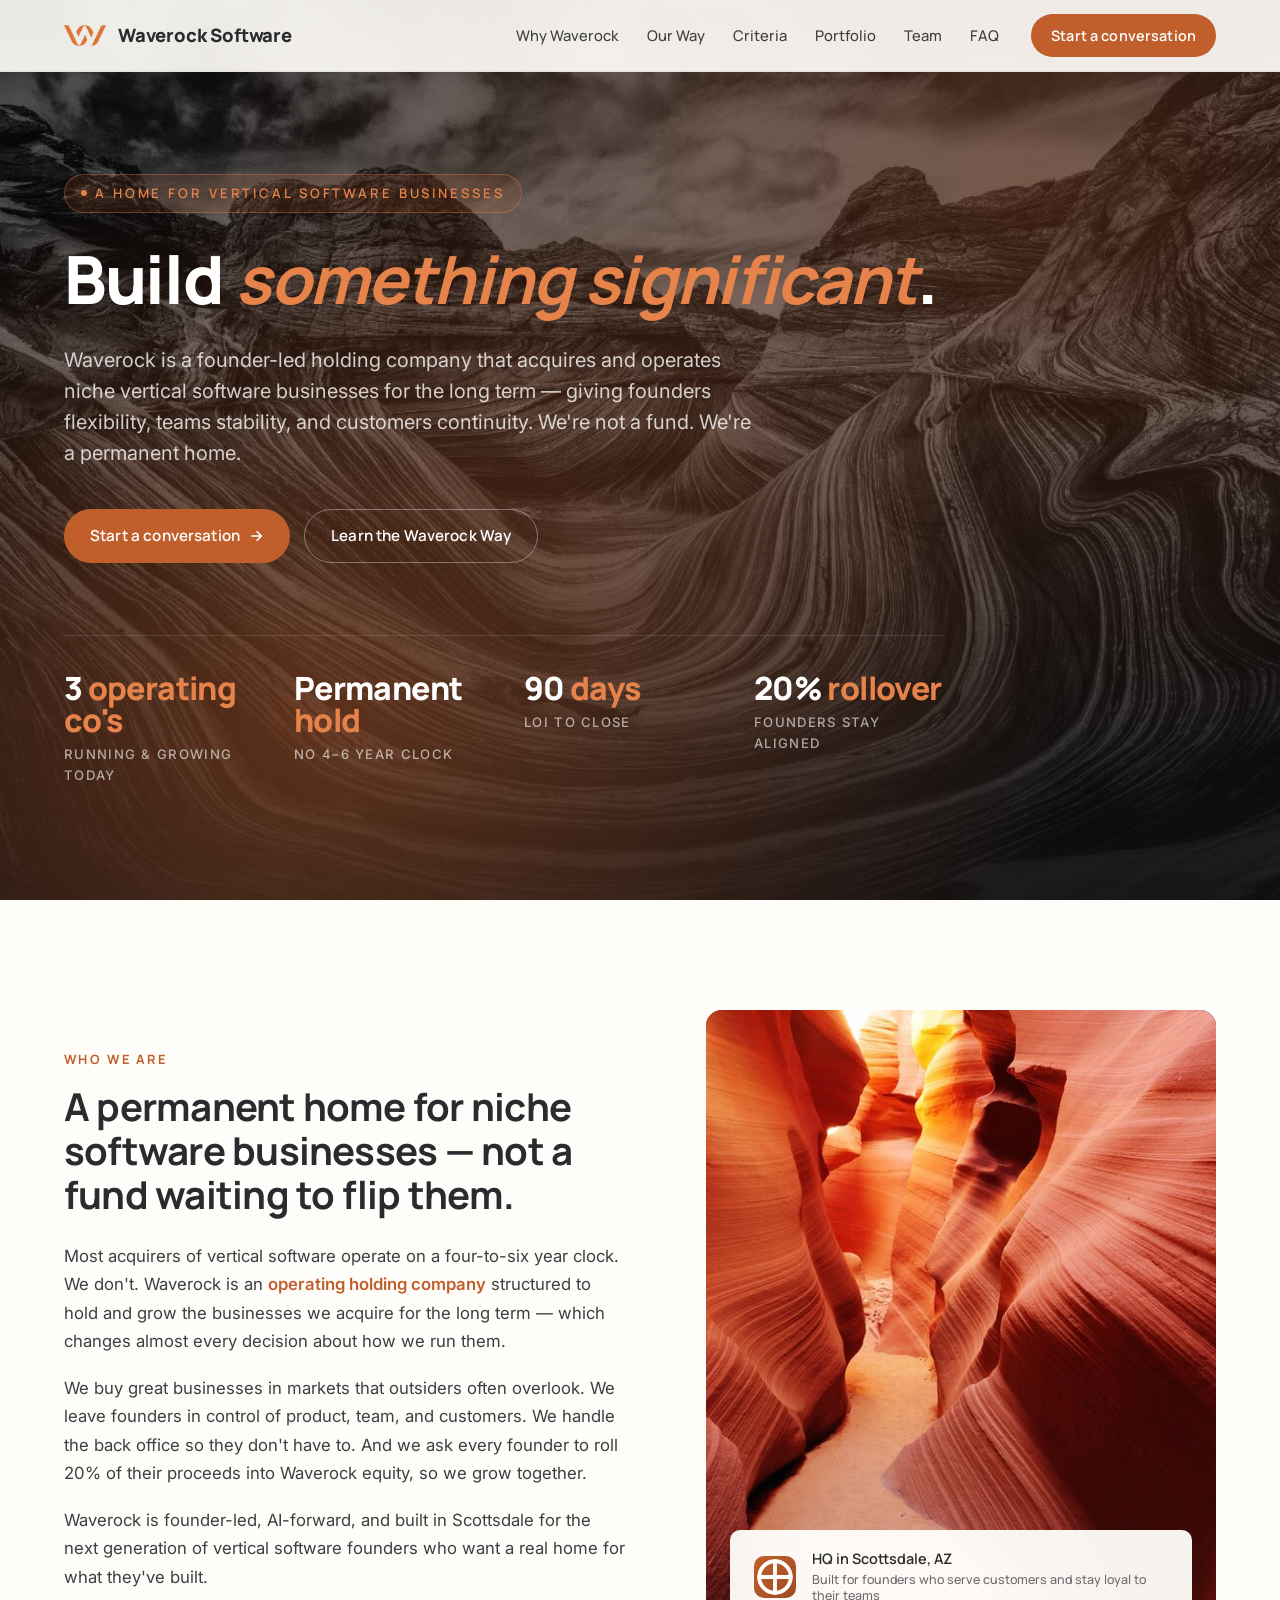
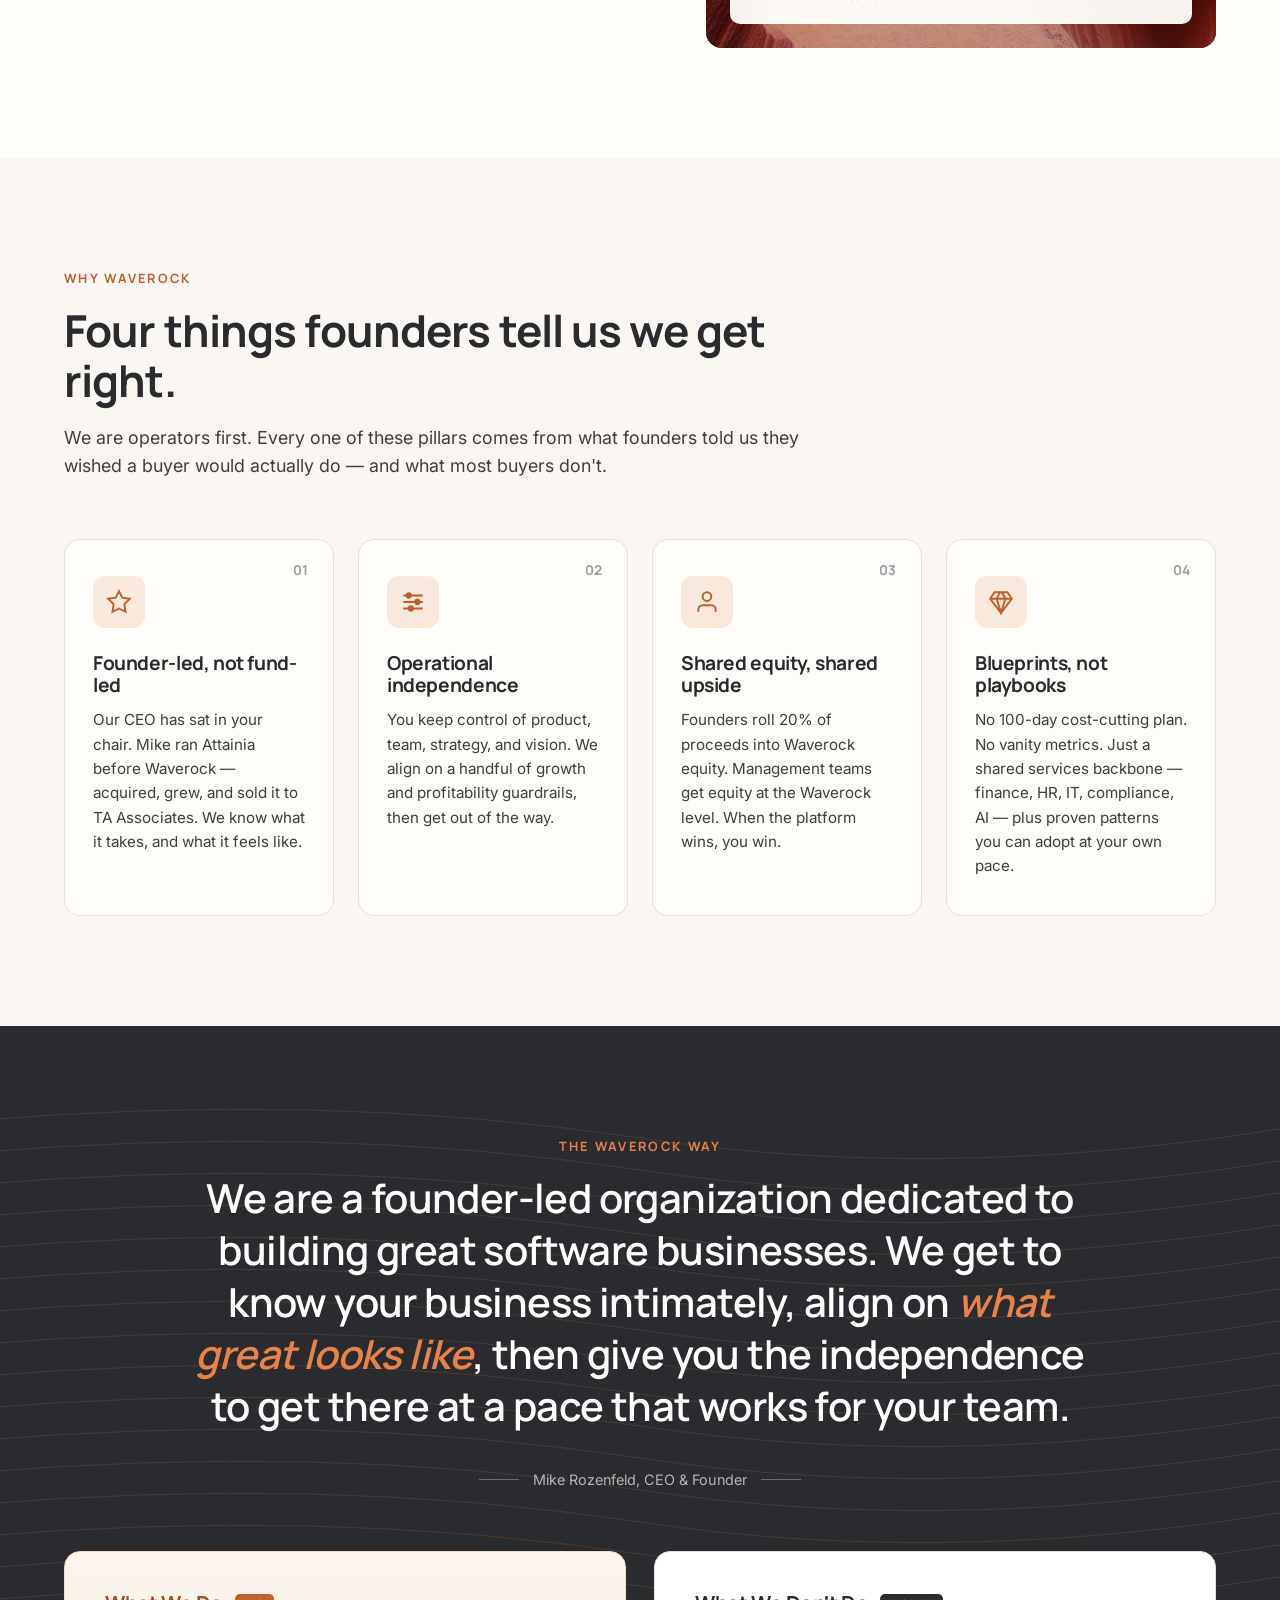
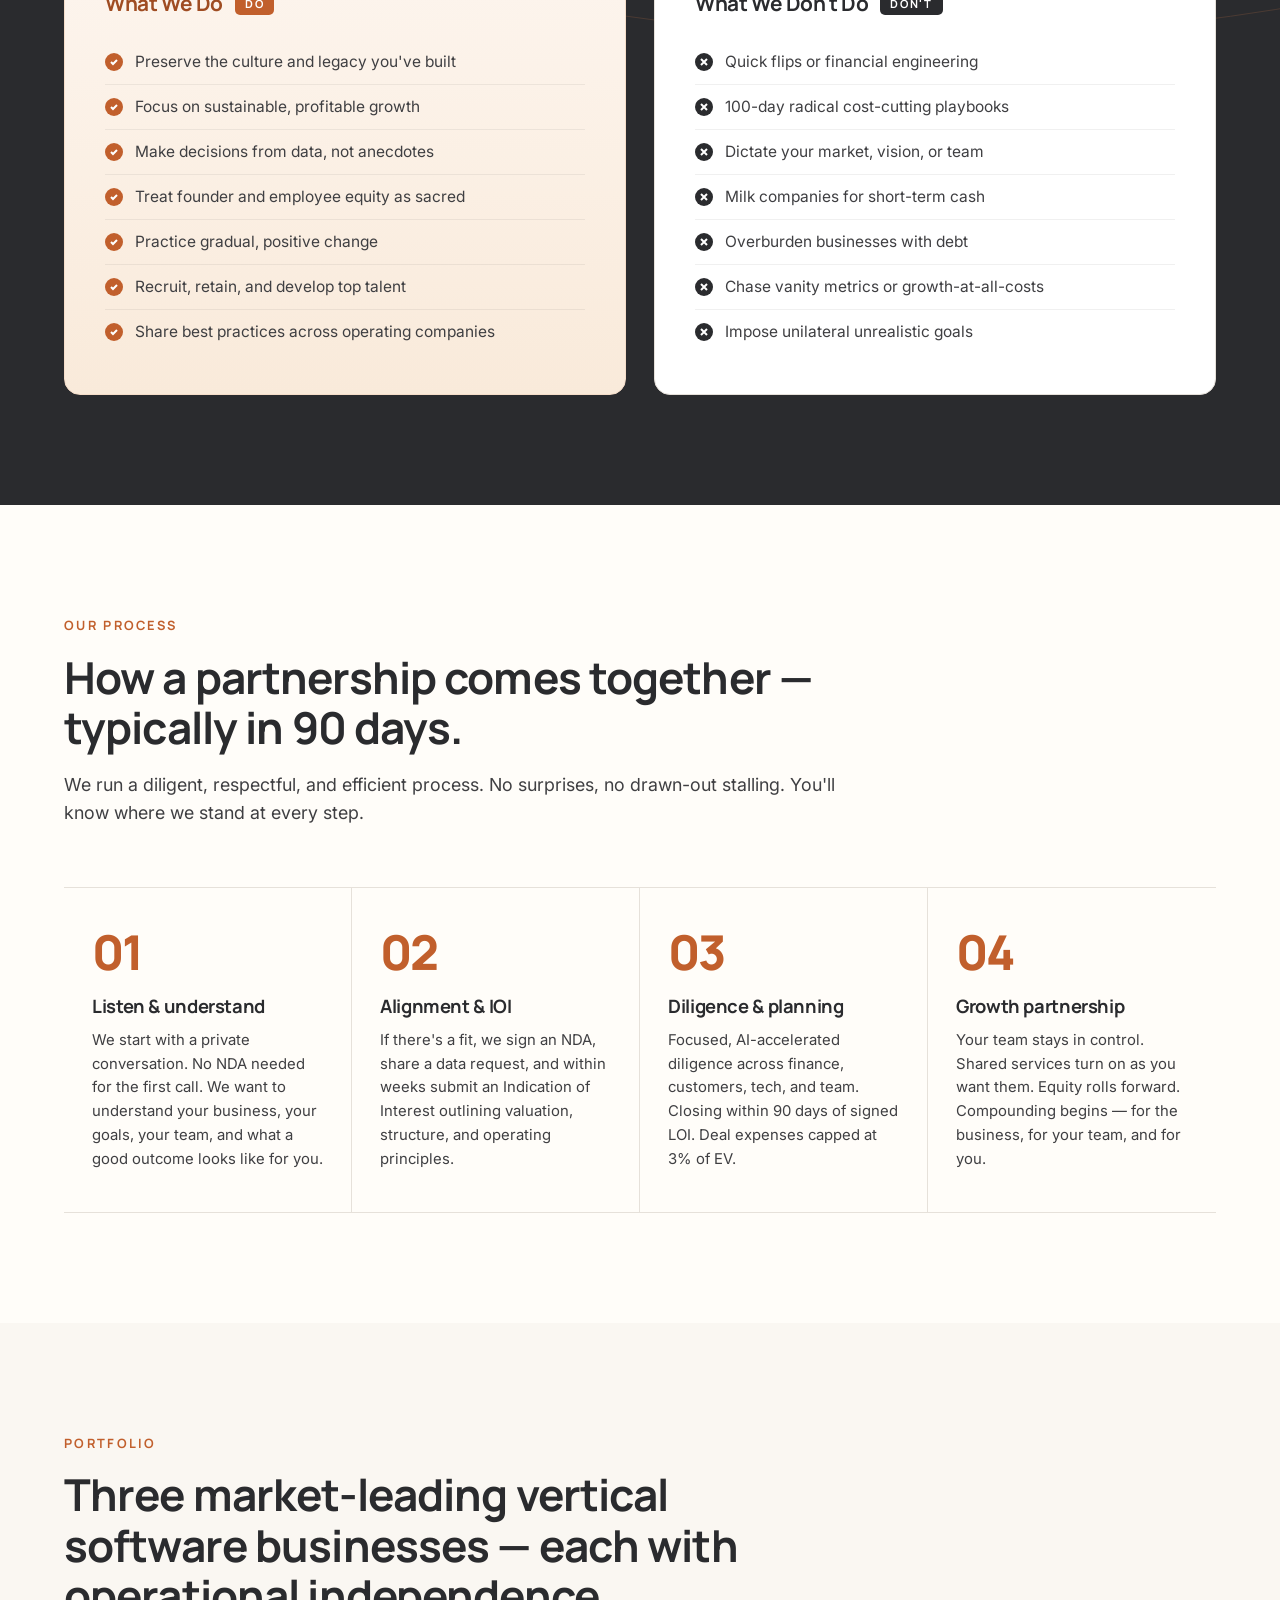
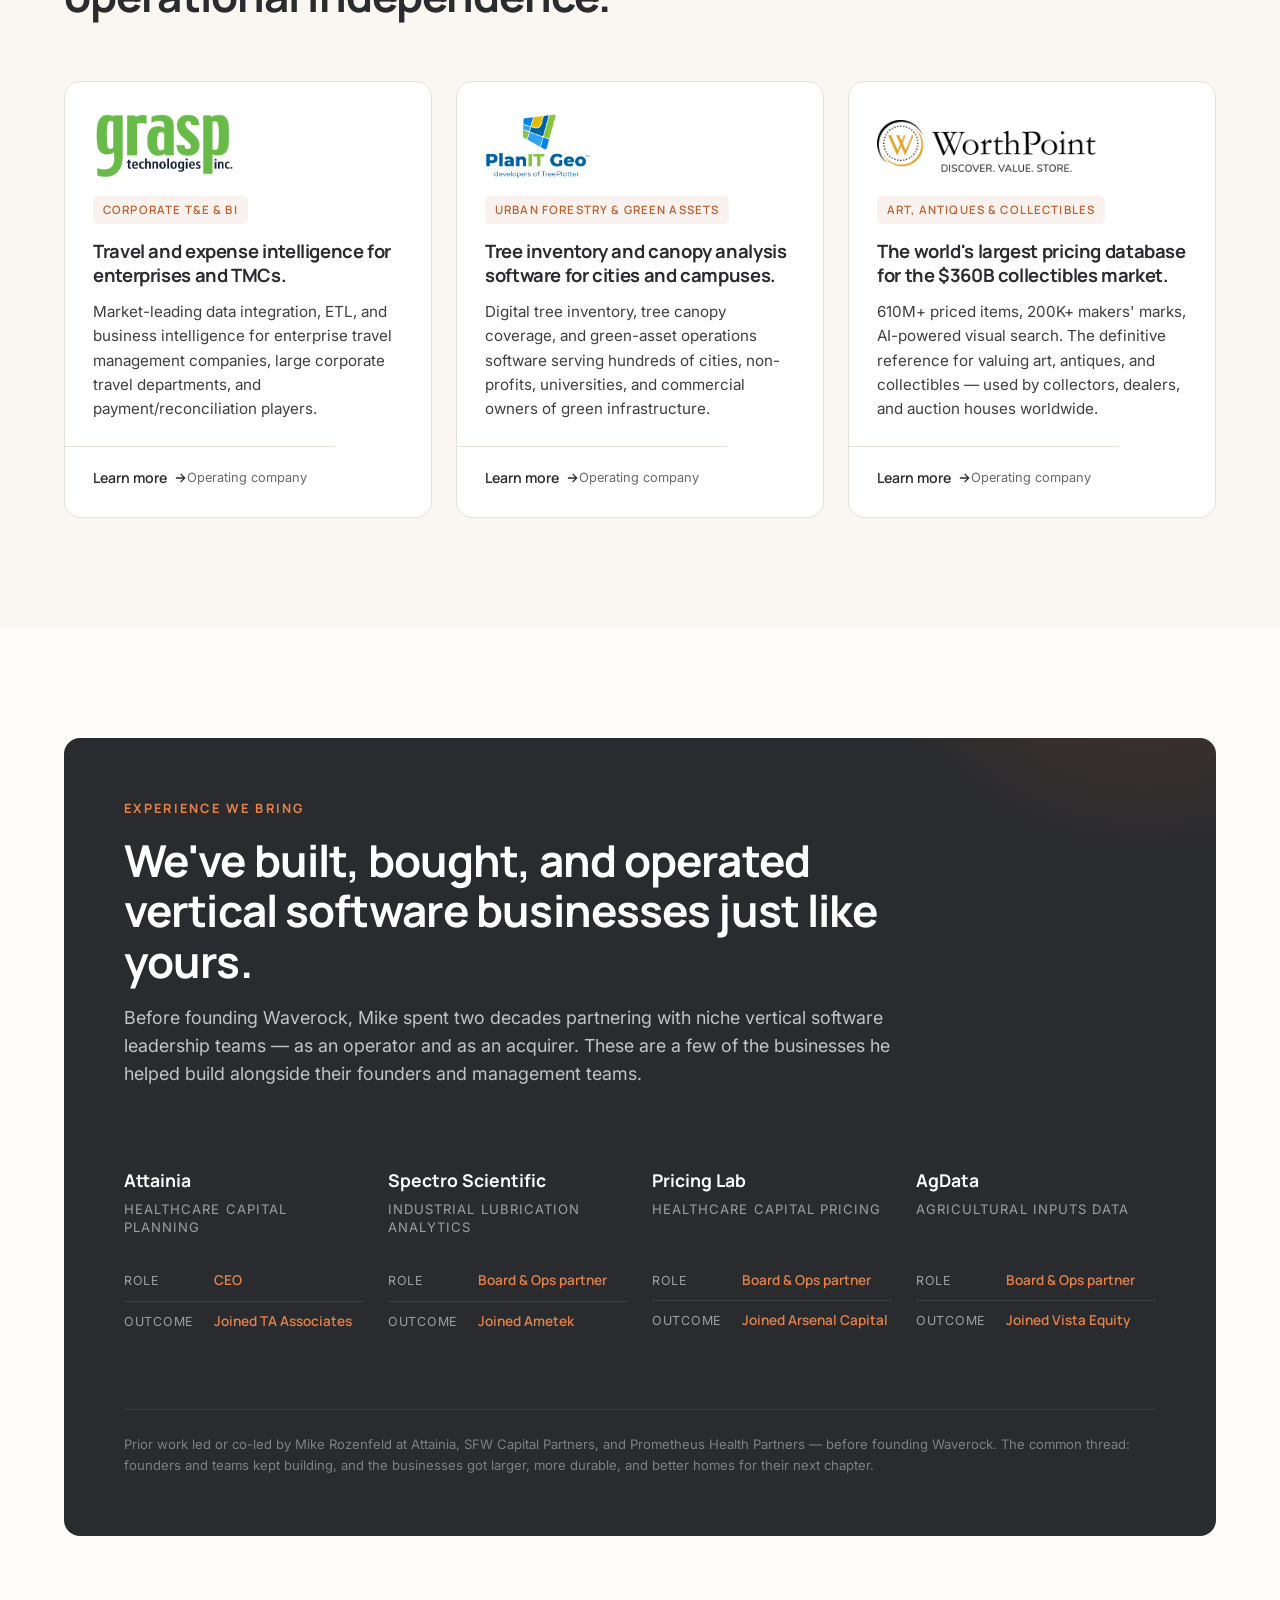
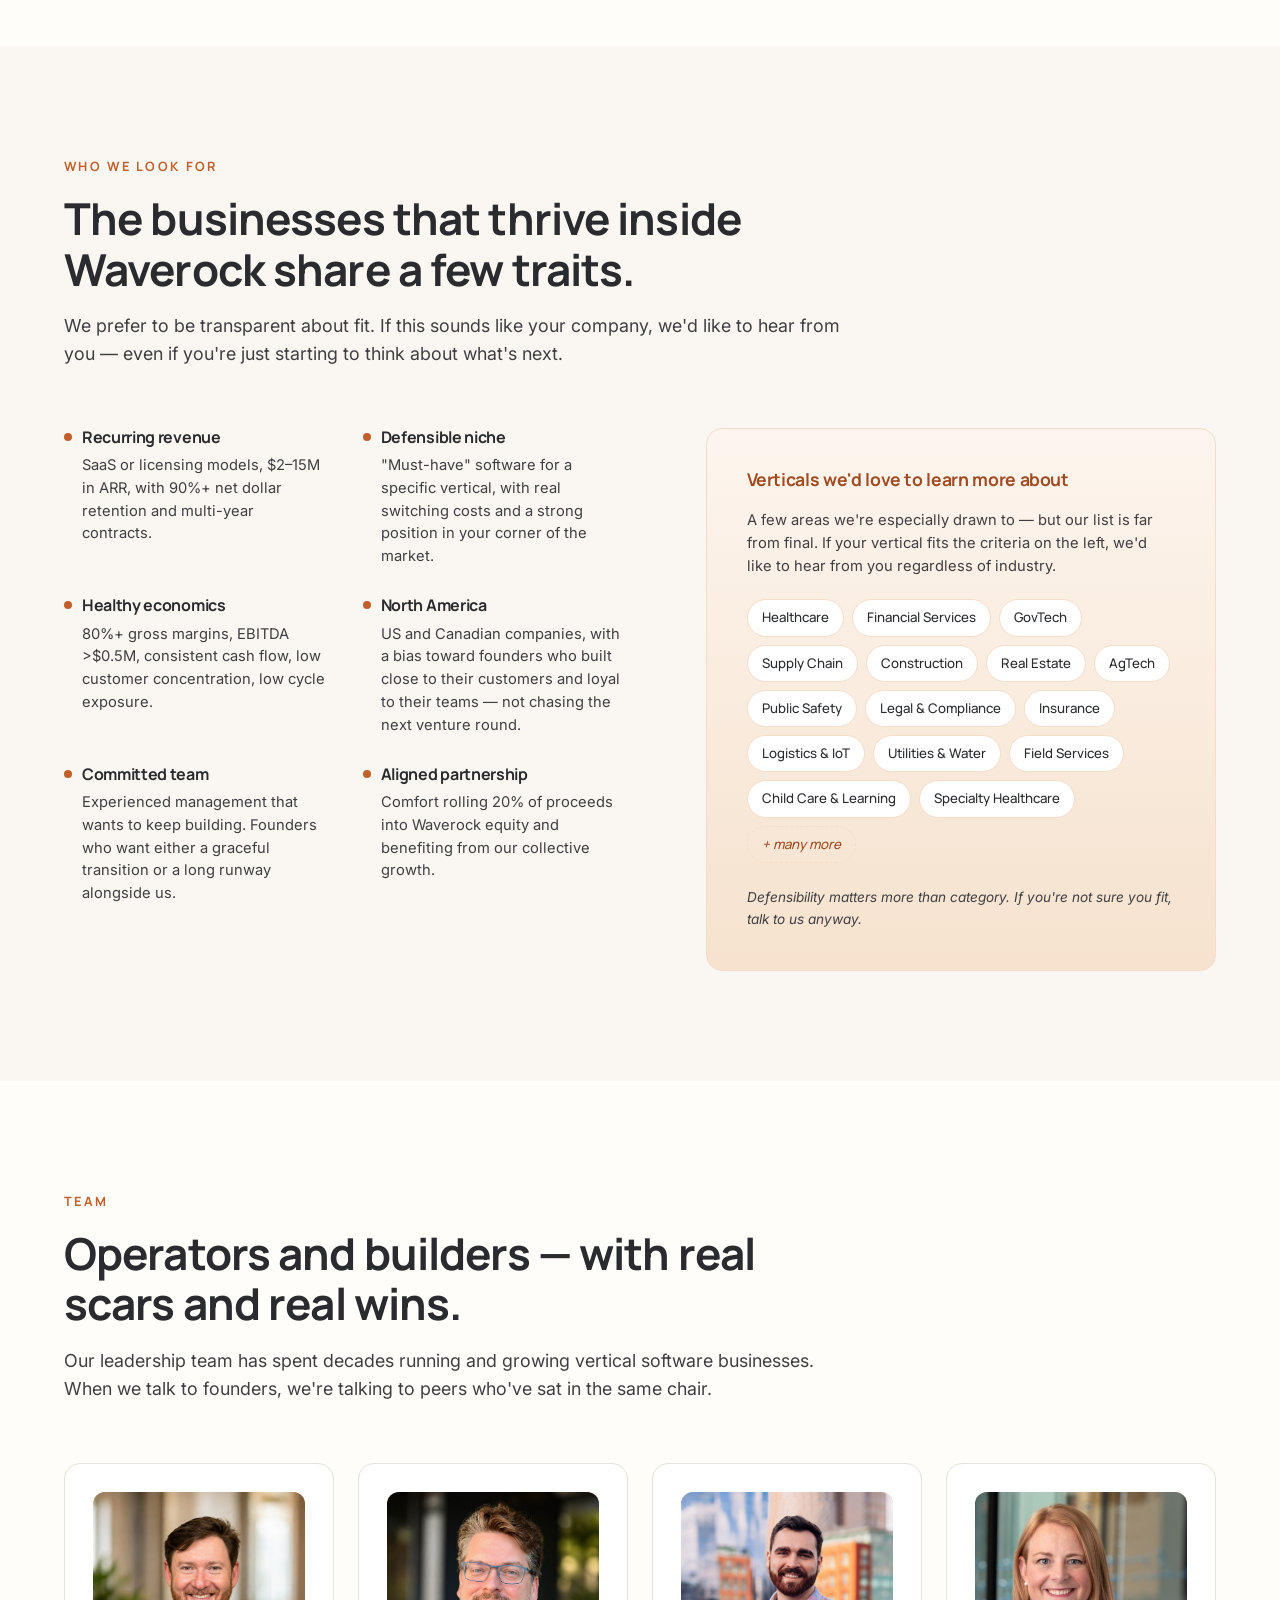
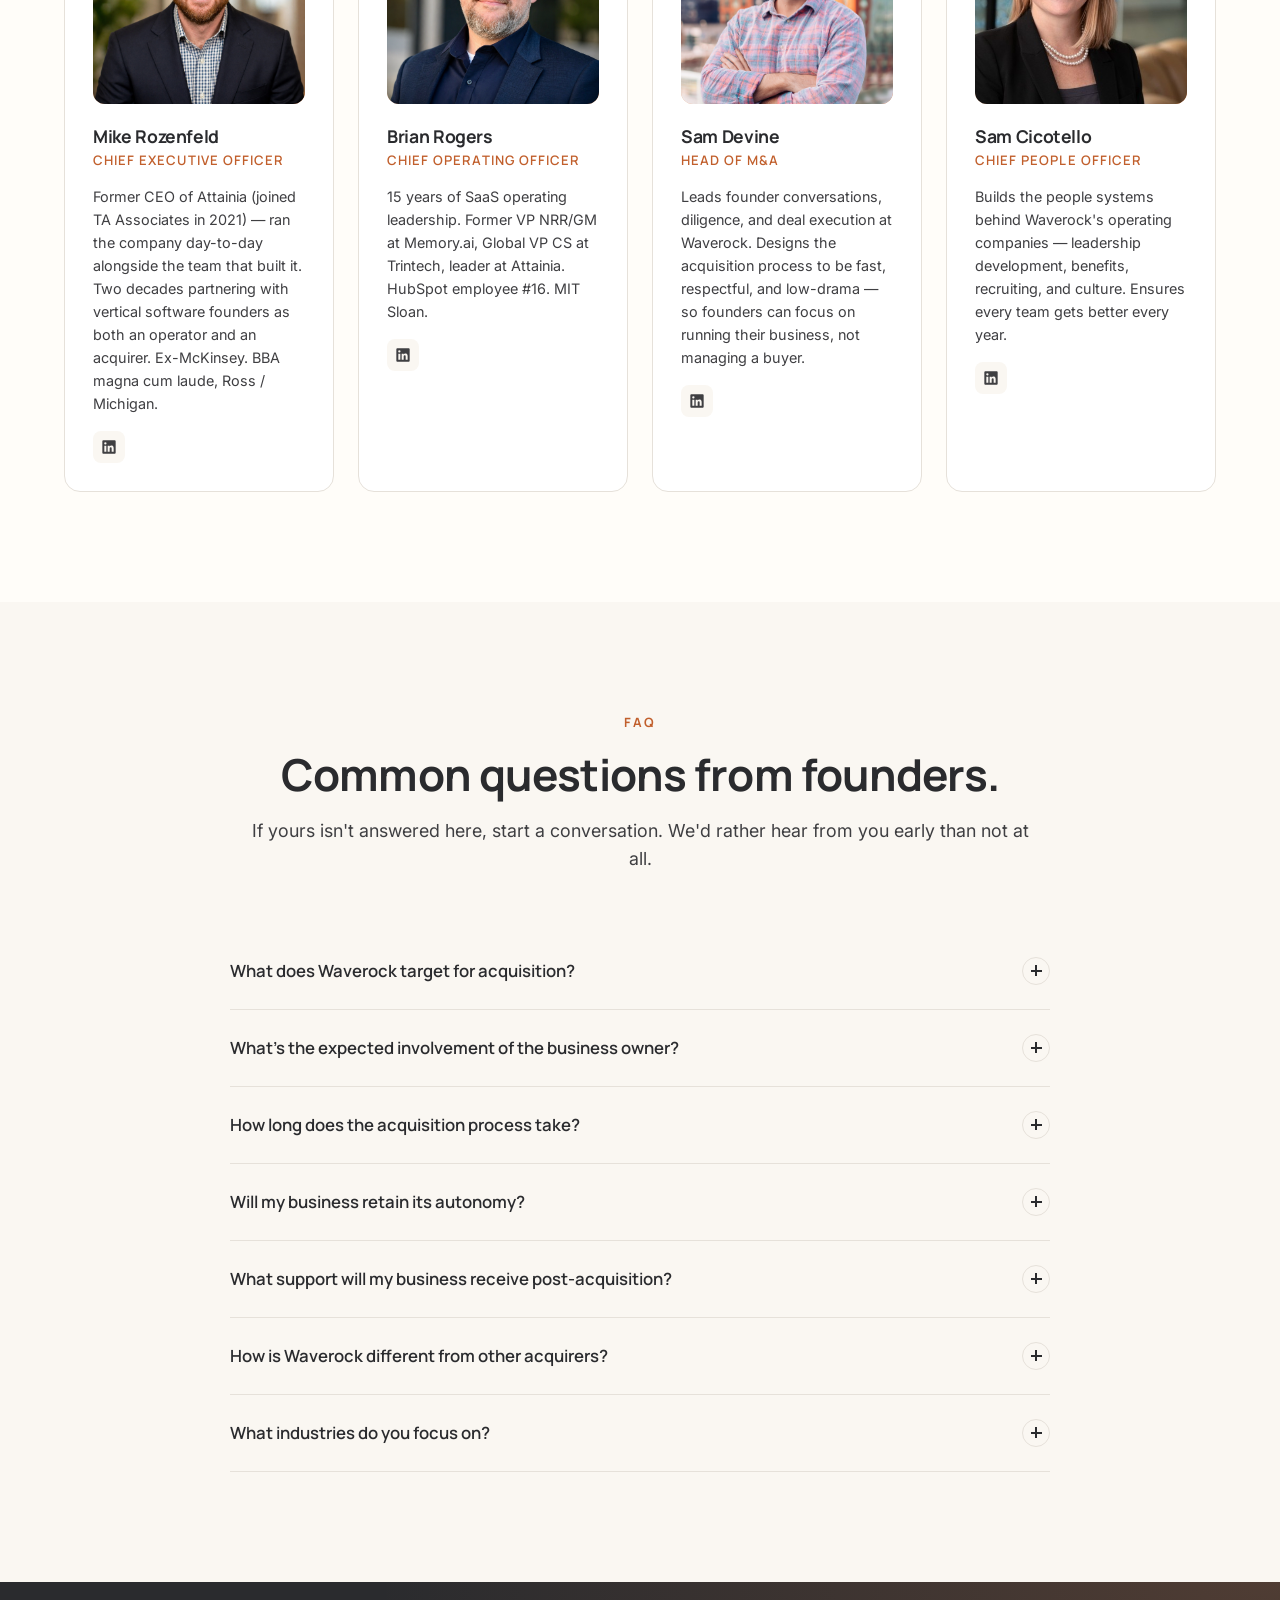
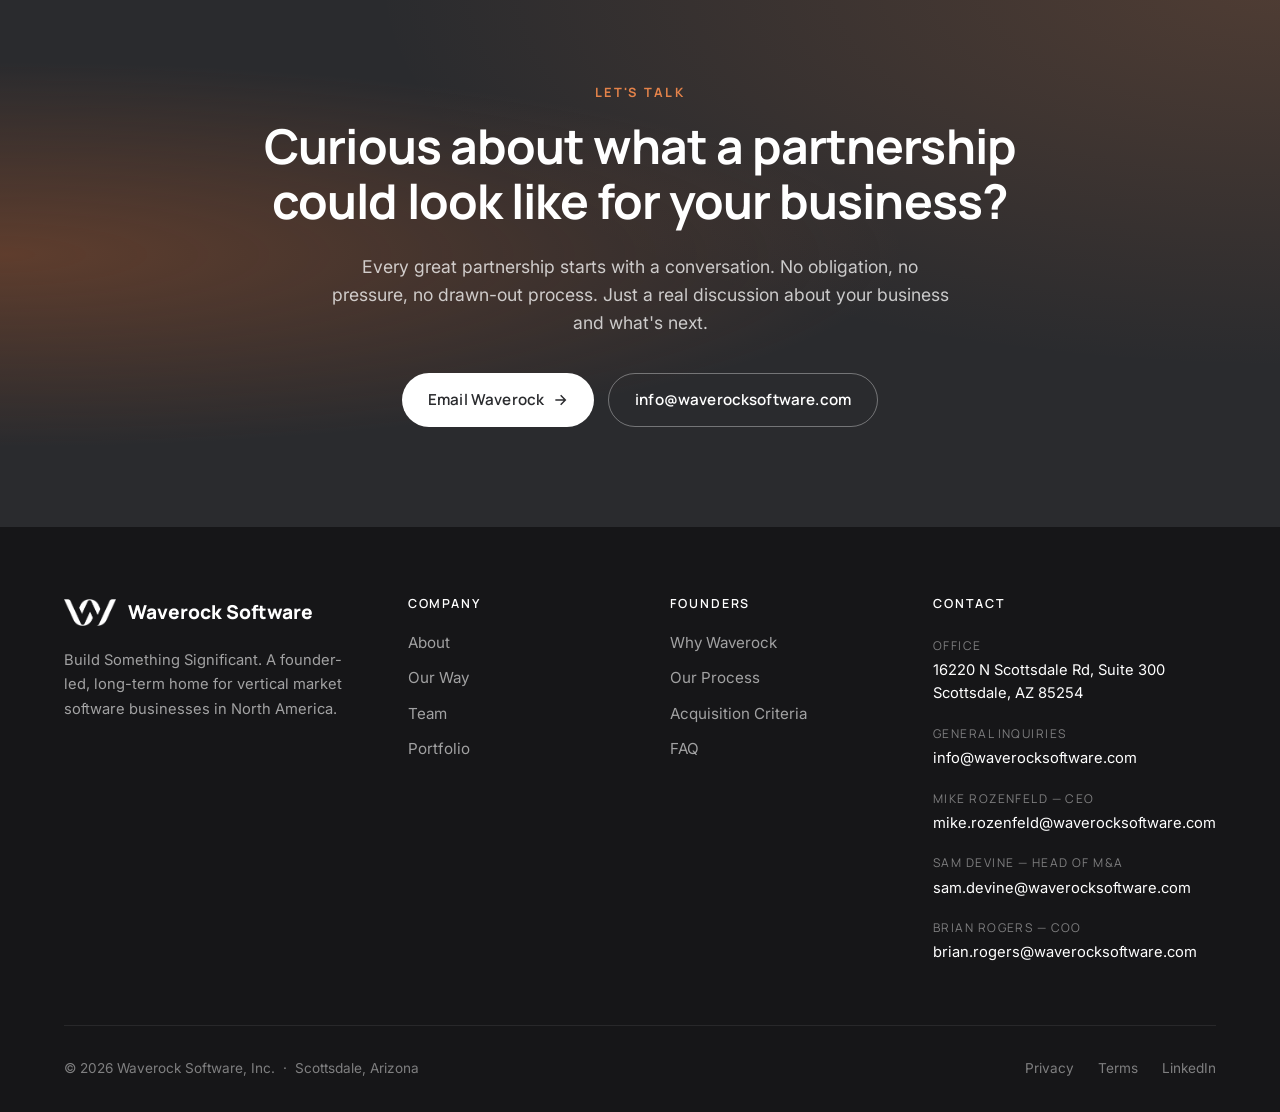
==== commit 6c135b17: "Add files via upload" ====
--- a/index.html
+++ b/index.html
@@ -478,7 +478,7 @@
 
     <div class="team-grid">
       <div class="team-card">
-        <div class="team-photo dev-1"><img src="assets/Mike Rozenfeld.jpg" alt="Mike Rozenfeld"/></div>
+        <div class="team-photo dev-1"><img src="assets/MR.PNG" alt="Mike Rozenfeld"/></div>
         <h3>Mike Rozenfeld</h3>
         <div class="team-role">Chief Executive Officer</div>
         <p>Former CEO of Attainia (joined TA Associates in 2021) — ran the company day-to-day alongside the team that built it. Two decades partnering with vertical software founders as both an operator and an acquirer. Ex-McKinsey. BBA magna cum laude, Ross / Michigan.</p>
@@ -490,7 +490,7 @@
       </div>
 
       <div class="team-card">
-        <div class="team-photo dev-2"><img src="assets/Brian Rogers.jpg" alt="Brian Rogers"/></div>
+        <div class="team-photo dev-2"><img src="assets/BR.PNG" alt="Brian Rogers"/></div>
         <h3>Brian Rogers</h3>
         <div class="team-role">Chief Operating Officer</div>
         <p>15 years of SaaS operating leadership. Former VP NRR/GM at Memory.ai, Global VP CS at Trintech, leader at Attainia. HubSpot employee #16. MIT Sloan.</p>
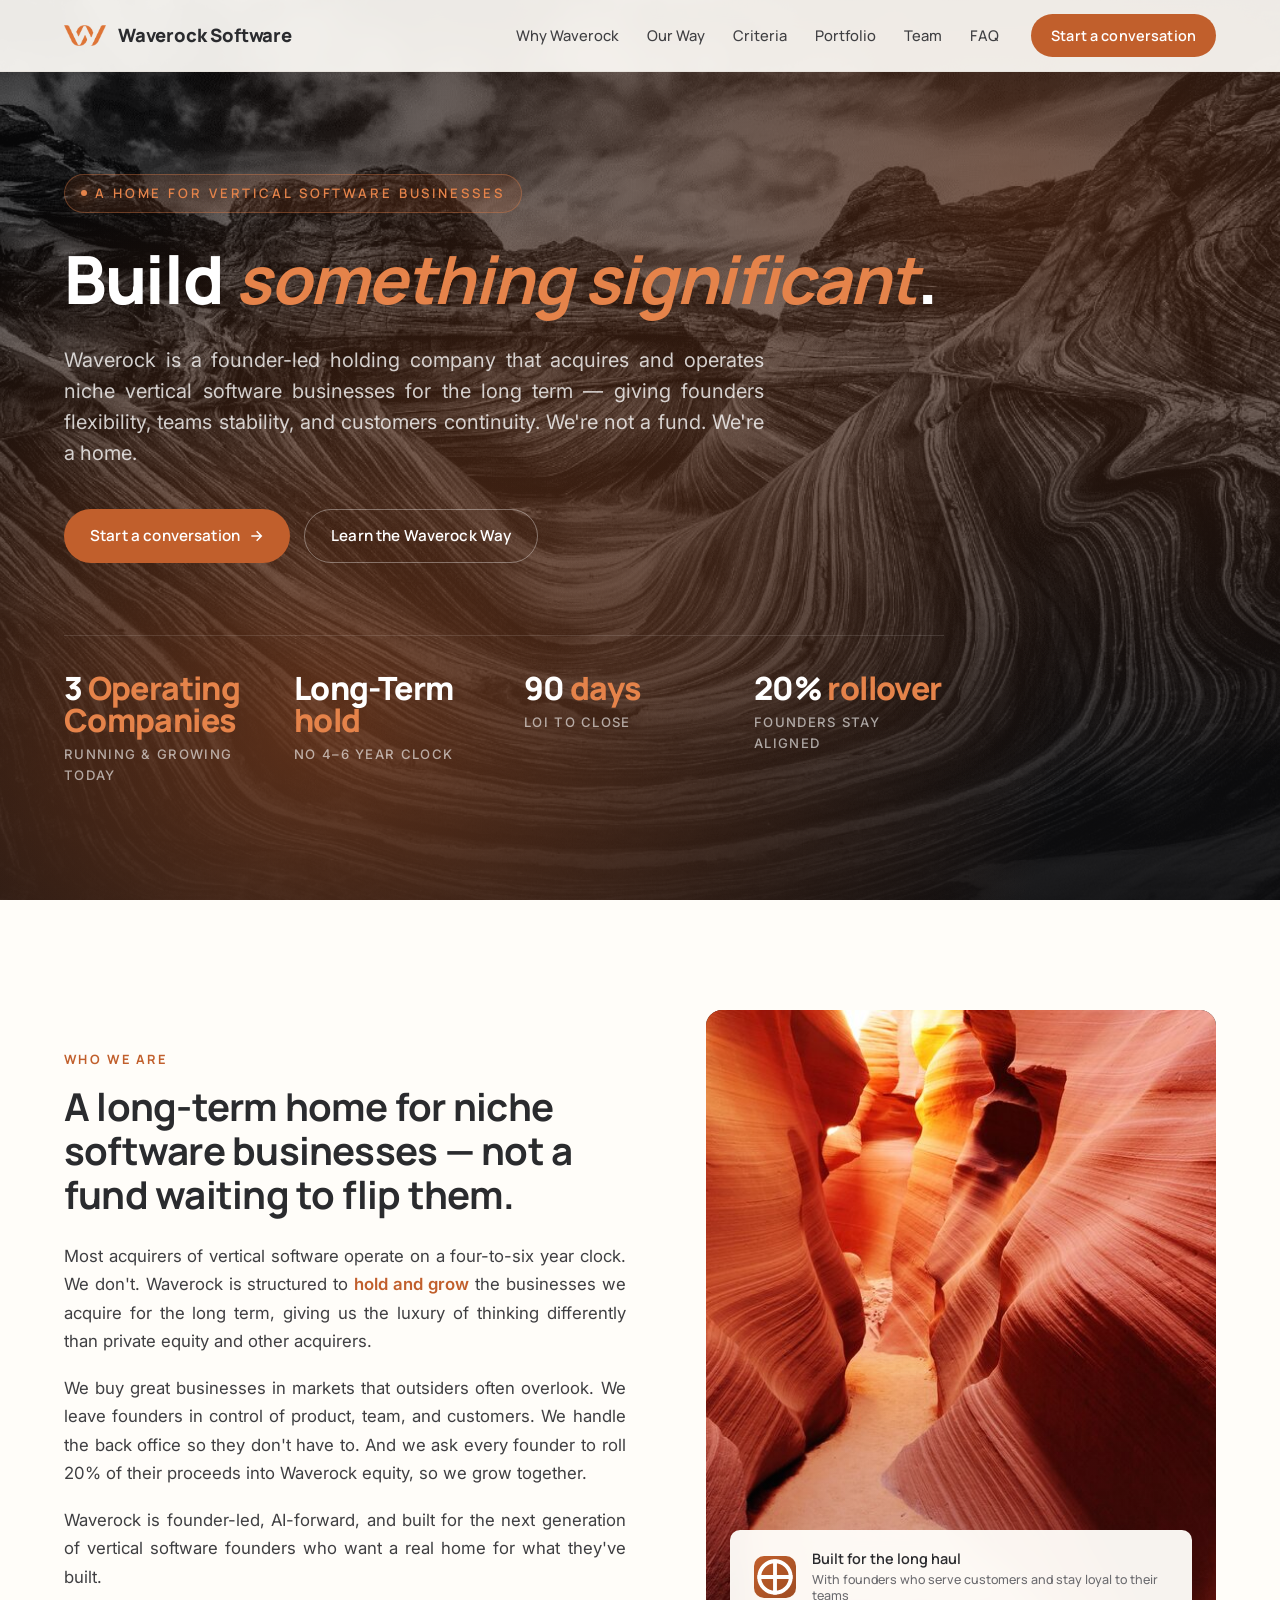
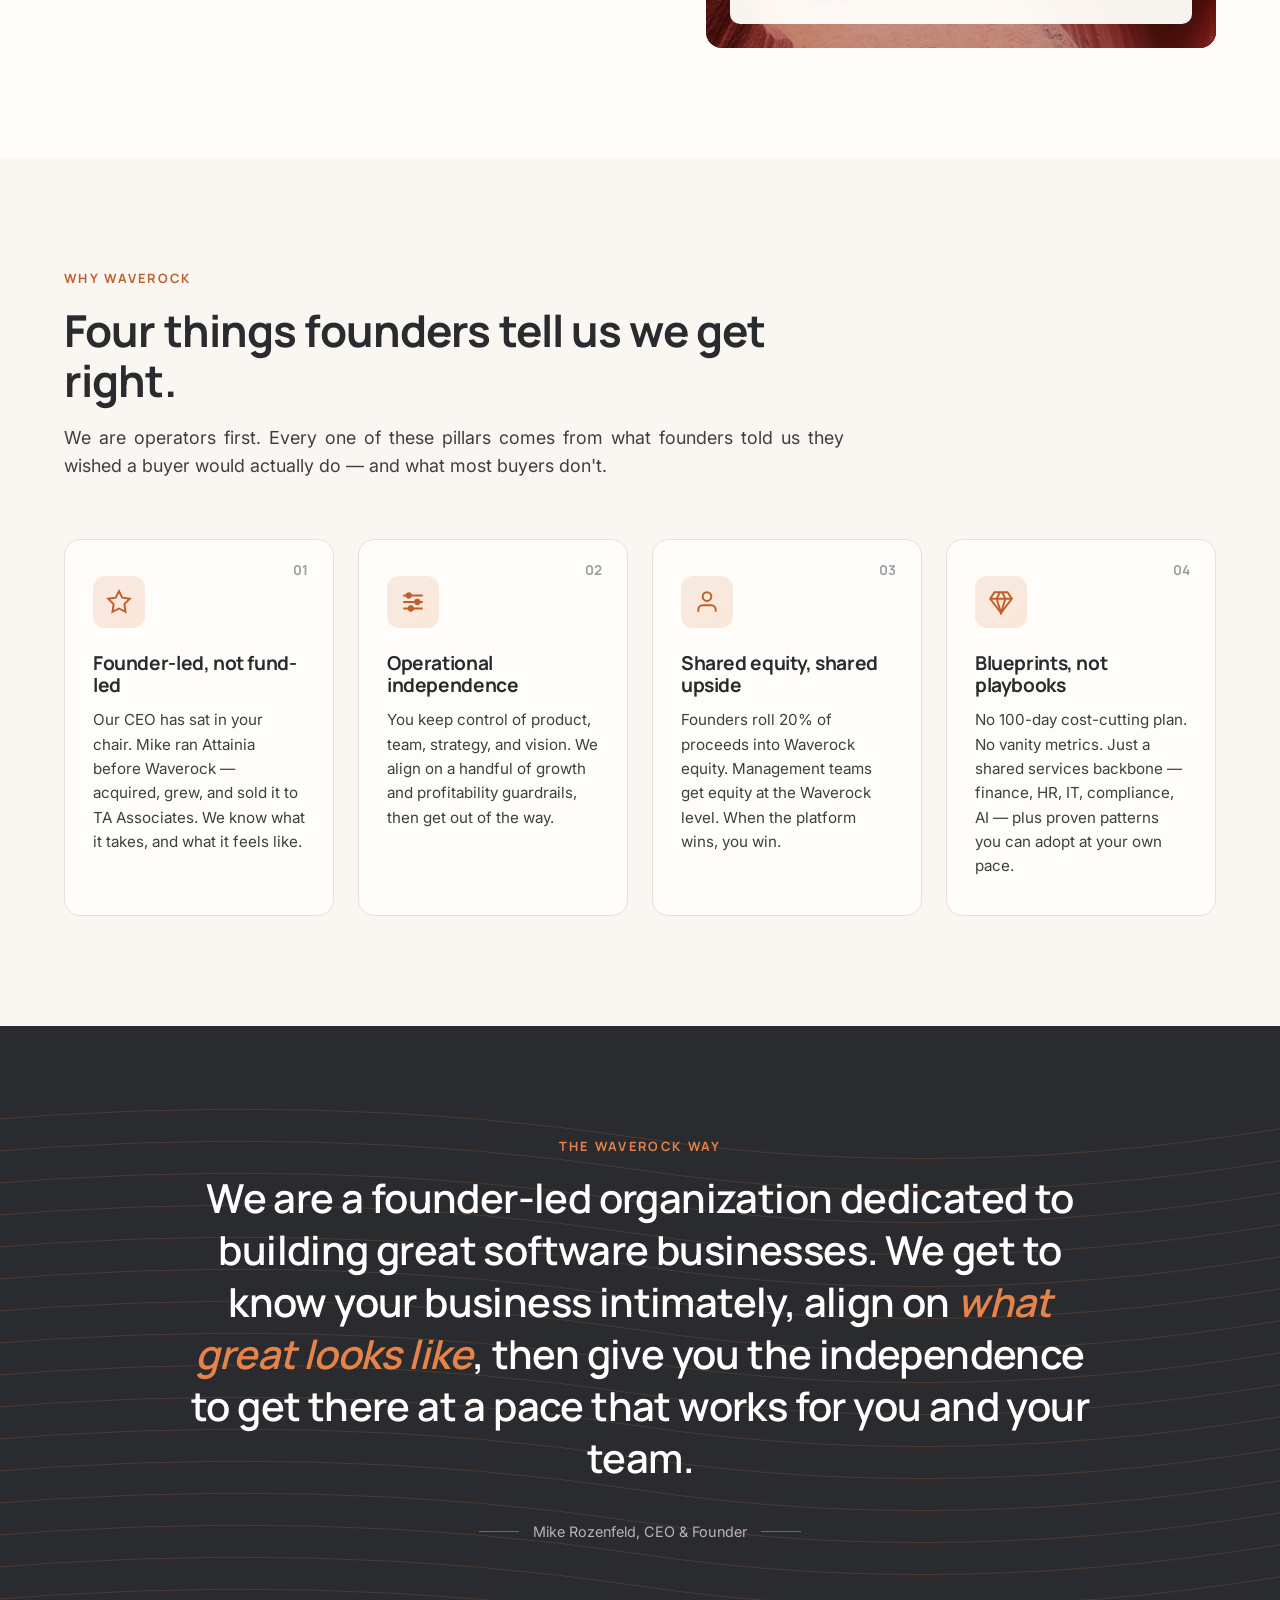
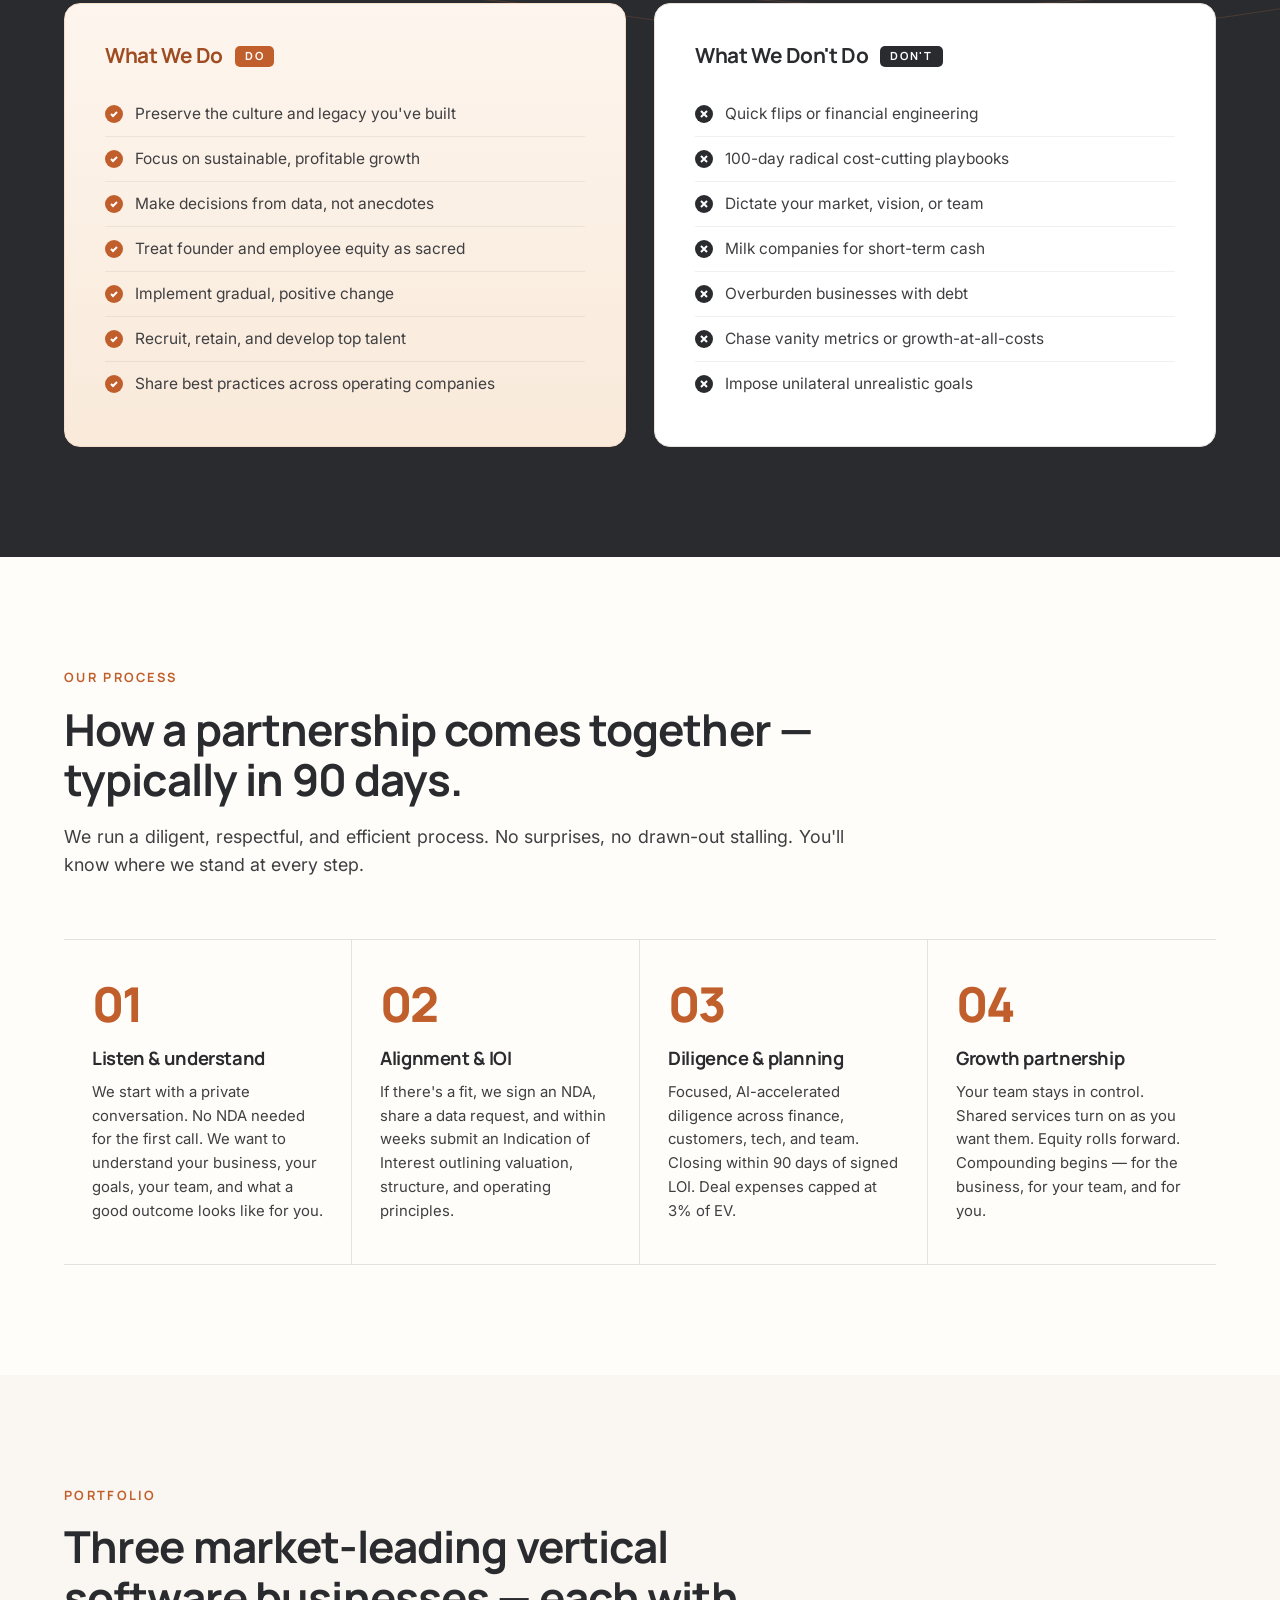
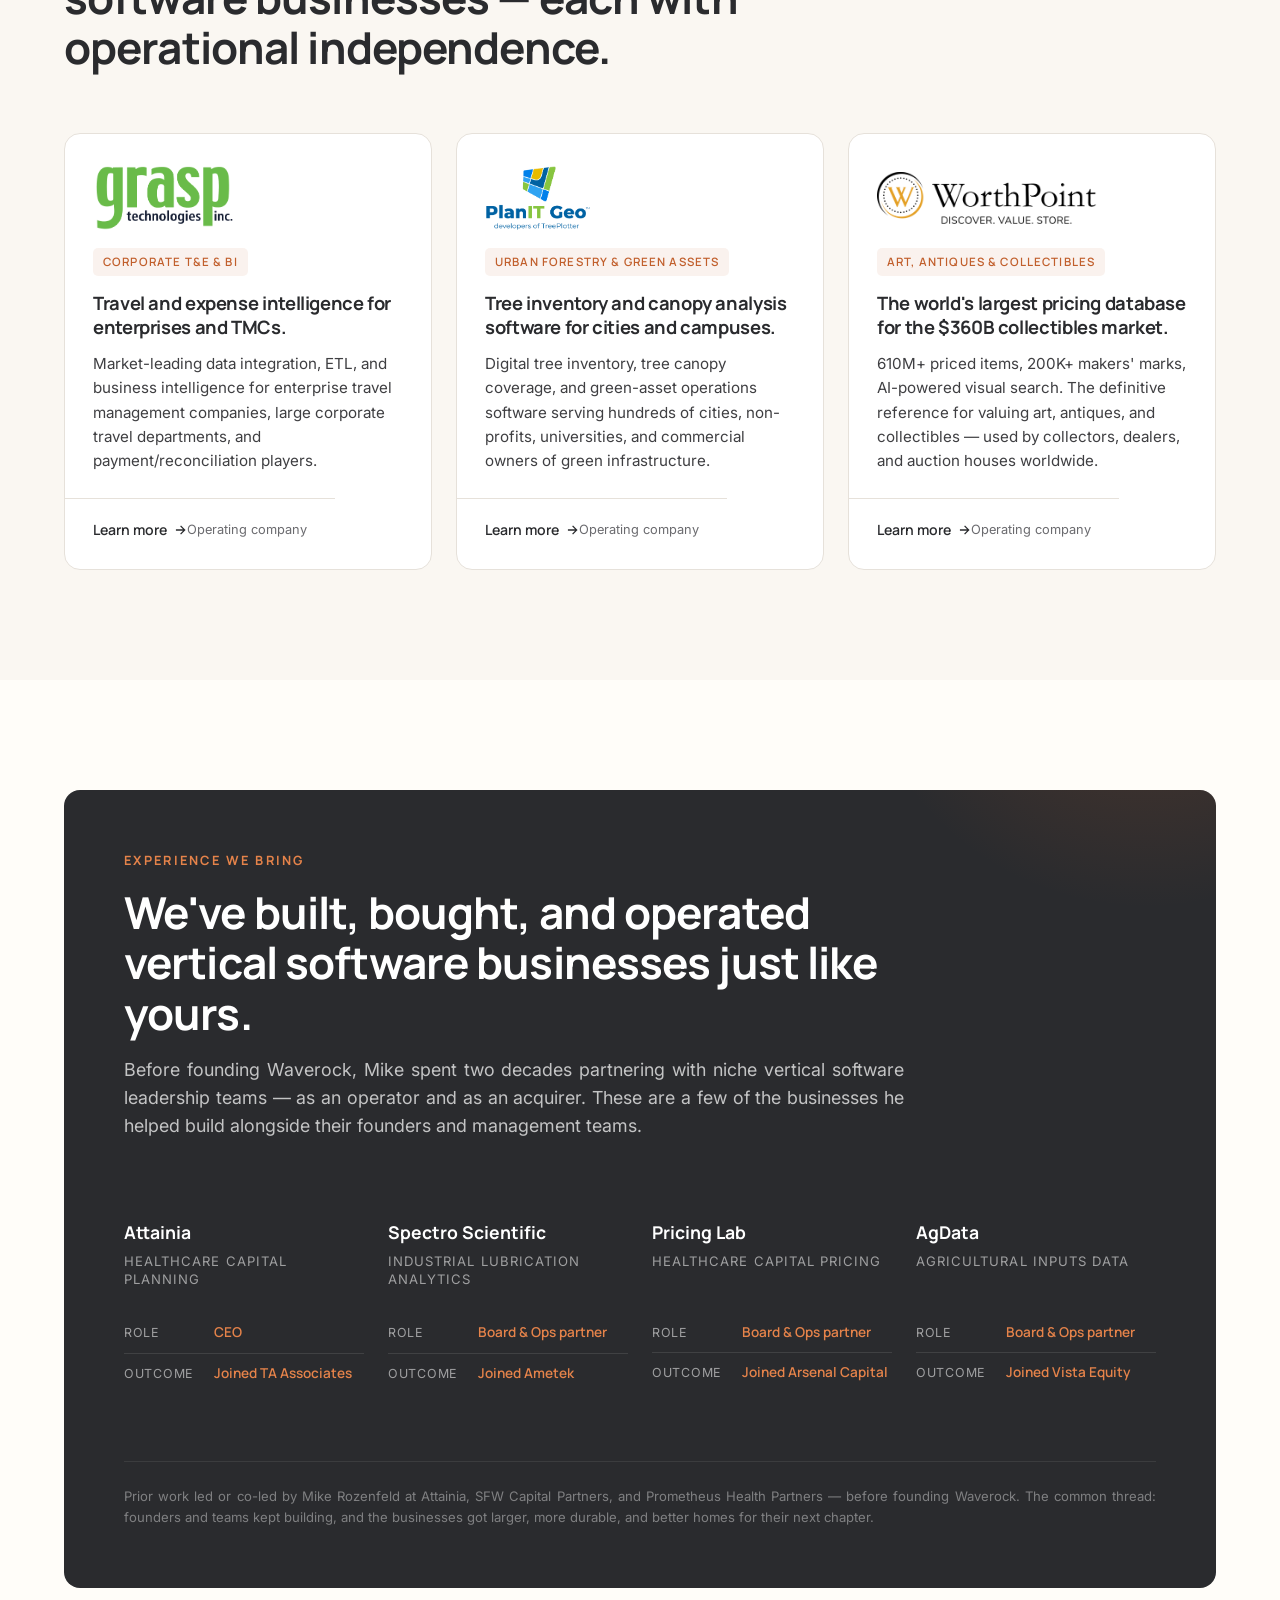
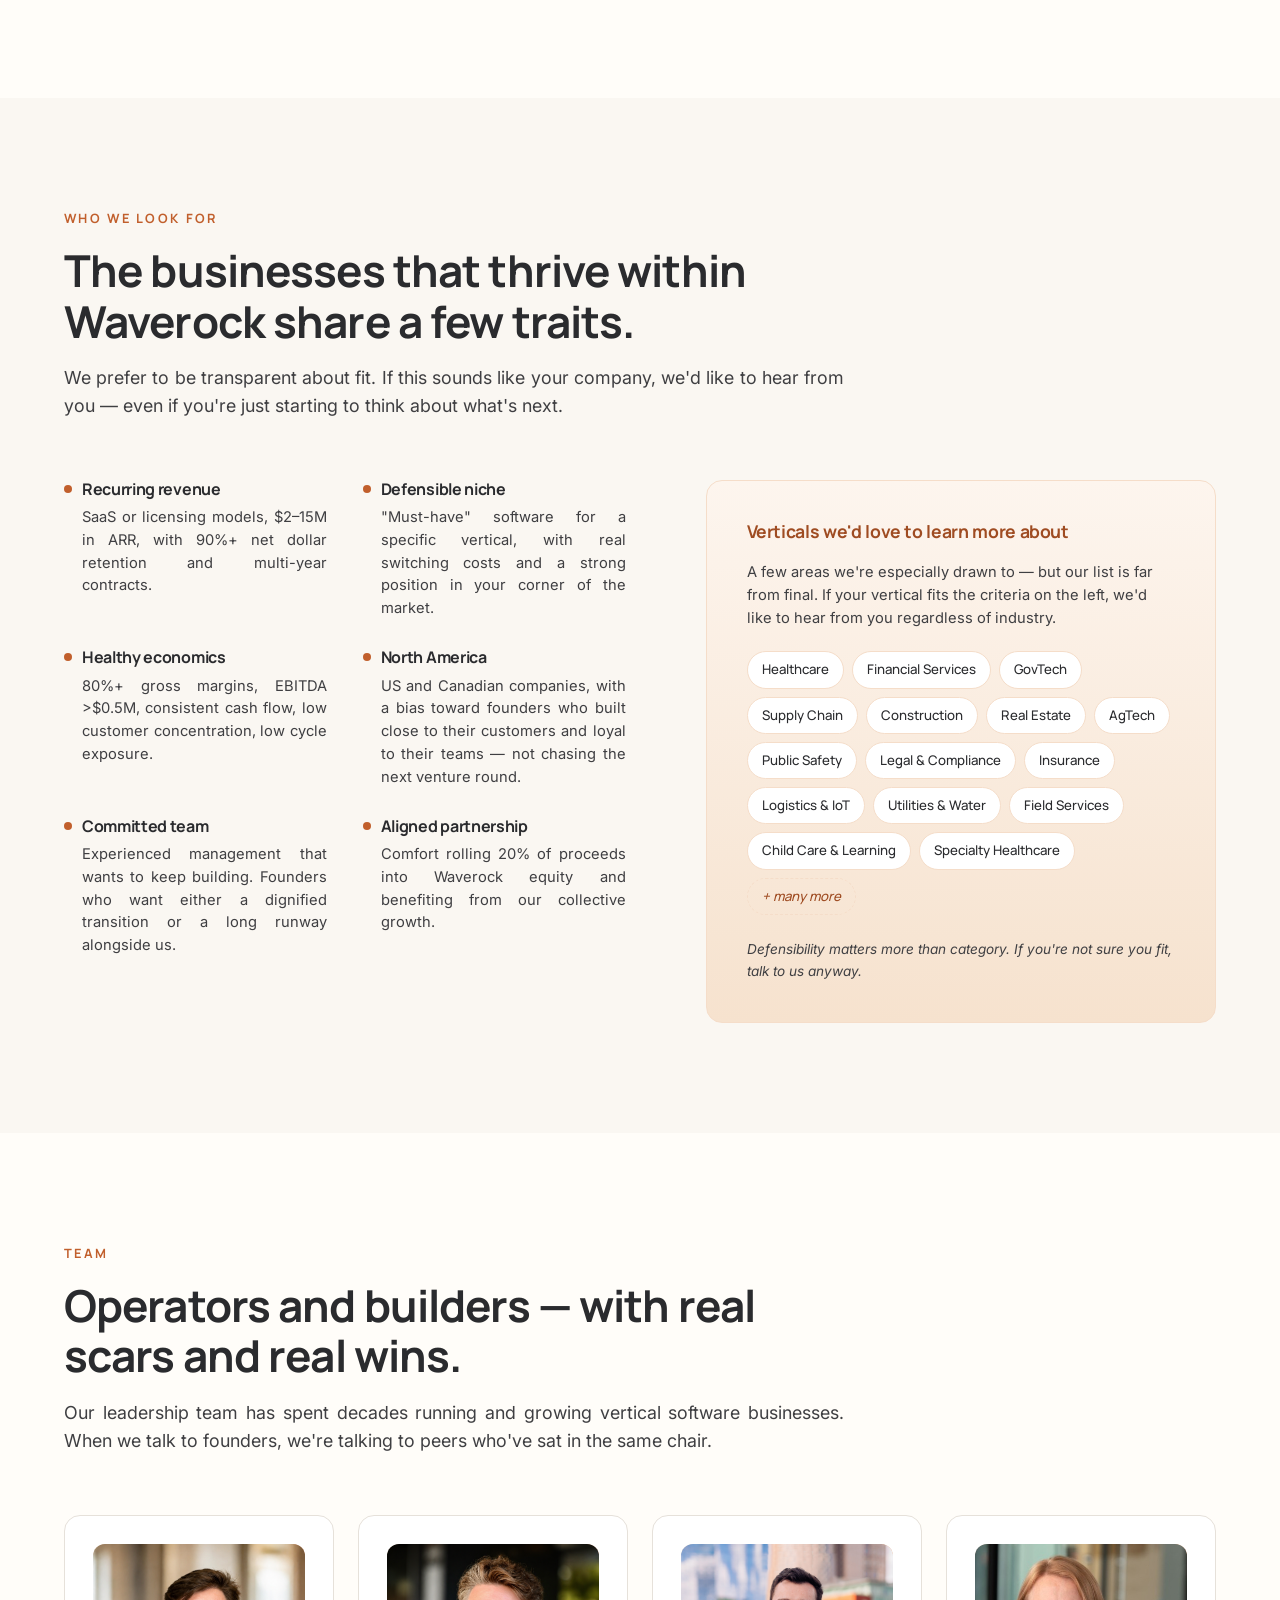
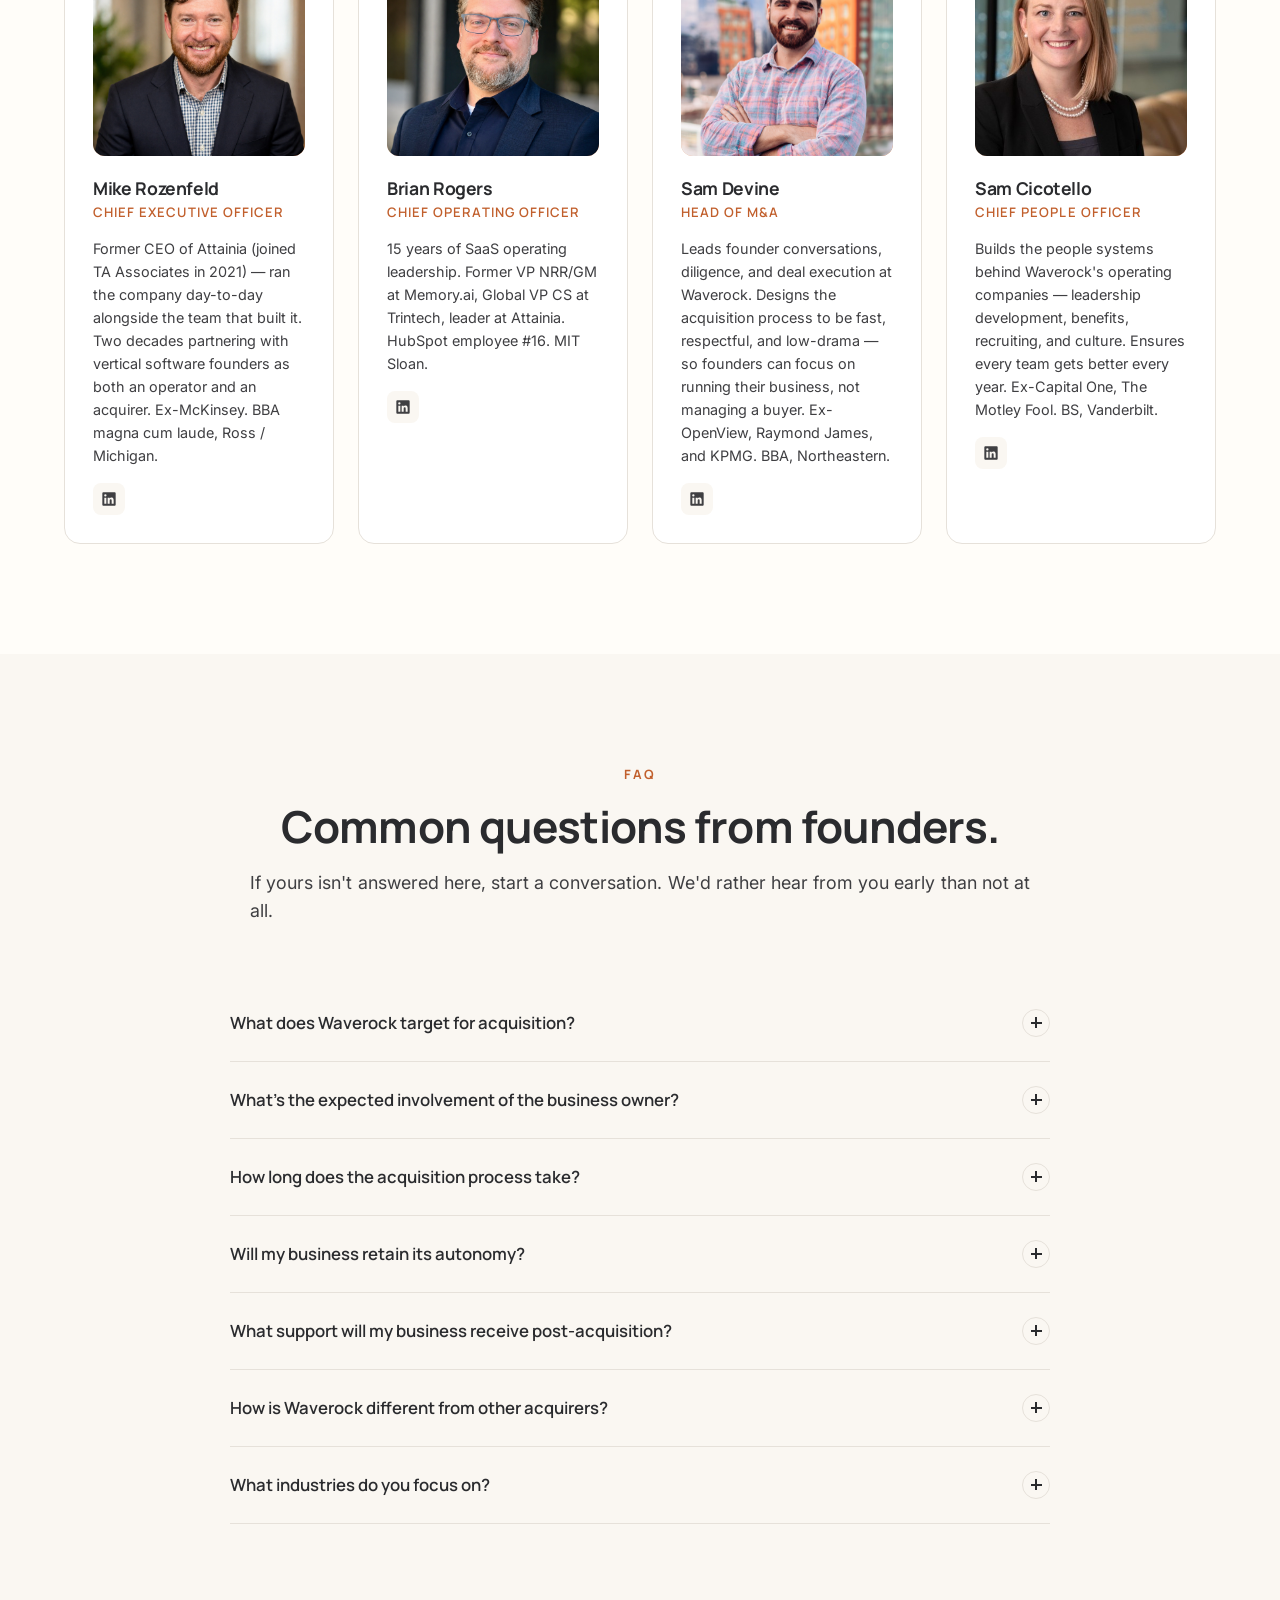
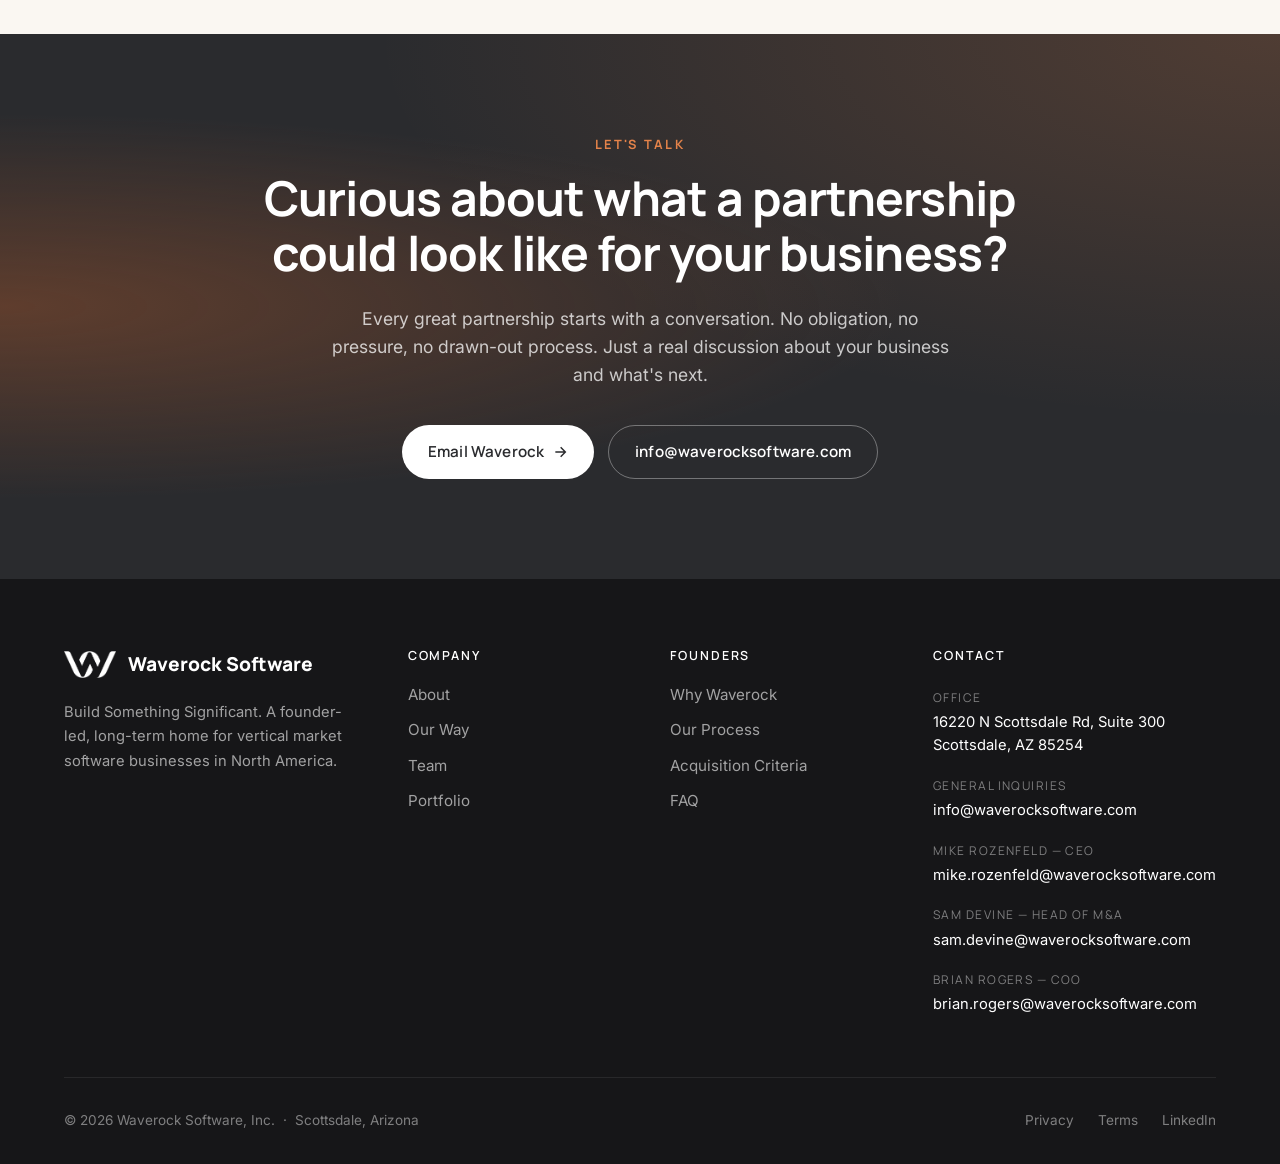
==== commit 4bc0016a: "Add files via upload" ====
--- a/index.html
+++ b/index.html
@@ -12,7 +12,7 @@
 
 <link rel="stylesheet" href="site.css">
 </head>
-<body>
+<body class="page-home">
 
 <!-- ============ NAV ============ -->
 <nav class="nav" id="nav">
@@ -54,7 +54,7 @@
     <span class="hero-kicker">A home for vertical software businesses</span>
     <h1>Build <span class="accent">something significant</span>.</h1>
     <p class="hero-sub">
-      Waverock is a founder-led holding company that acquires and operates niche vertical software businesses for the long term — giving founders flexibility, teams stability, and customers continuity. We're not a fund. We're a permanent home.
+      Waverock is a founder-led holding company that acquires and operates niche vertical software businesses for the long term — giving founders flexibility, teams stability, and customers continuity. We're not a fund. We're a home.
     </p>
     <div class="hero-ctas">
       <a href="#contact" class="btn btn-primary">Start a conversation <svg class="arrow" width="16" height="16" viewBox="0 0 24 24" fill="none" stroke="currentColor" stroke-width="2.2"><path d="M5 12h14M13 5l7 7-7 7"/></svg></a>
@@ -62,11 +62,11 @@
     </div>
     <div class="hero-stats">
       <div class="hero-stat">
-        <div class="num">3 <span class="unit">operating co's</span></div>
+        <div class="num">3 <span class="unit">Operating Companies</span></div>
         <div class="label">Running &amp; growing today</div>
       </div>
       <div class="hero-stat">
-        <div class="num">Permanent <span class="unit">hold</span></div>
+        <div class="num">Long-Term <span class="unit">hold</span></div>
         <div class="label">No 4–6 year clock</div>
       </div>
       <div class="hero-stat">
@@ -87,15 +87,15 @@
     <div class="intro-grid">
       <div class="intro-copy">
         <div class="eyebrow">Who we are</div>
-        <h2>A permanent home for niche software businesses — not a fund waiting to flip them.</h2>
+        <h2>A long-term home for niche software businesses — not a fund waiting to flip them.</h2>
         <p>
-          Most acquirers of vertical software operate on a four-to-six year clock. We don't. Waverock is an <span class="highlight">operating holding company</span> structured to hold and grow the businesses we acquire for the long term — which changes almost every decision about how we run them.
+          Most acquirers of vertical software operate on a four-to-six year clock. We don't. Waverock is structured to <span class="highlight">hold and grow</span> the businesses we acquire for the long term, giving us the luxury of thinking differently than private equity and other acquirers.
         </p>
         <p>
           We buy great businesses in markets that outsiders often overlook. We leave founders in control of product, team, and customers. We handle the back office so they don't have to. And we ask every founder to roll 20% of their proceeds into Waverock equity, so we grow together.
         </p>
         <p>
-          Waverock is founder-led, AI-forward, and built in Scottsdale for the next generation of vertical software founders who want a real home for what they've built.
+          Waverock is founder-led, AI-forward, and built for the next generation of vertical software founders who want a real home for what they've built.
         </p>
       </div>
       <div class="intro-visual">
@@ -109,8 +109,8 @@
             </svg>
           </div>
           <div class="intro-badge-text">
-            HQ in Scottsdale, AZ
-            <span>Built for founders who serve customers and stay loyal to their teams</span>
+            Built for the long haul
+            <span>With founders who serve customers and stay loyal to their teams</span>
           </div>
         </div>
       </div>
@@ -208,7 +208,7 @@
     <div class="way-quote">
       <div class="eyebrow" style="color: var(--orange-light);">The Waverock Way</div>
       <p class="big">
-        We are a founder-led organization dedicated to building great software businesses. We get to know your business intimately, align on <em>what great looks like</em>, then give you the independence to get there at a pace that works for your team.
+        We are a founder-led organization dedicated to building great software businesses. We get to know your business intimately, align on <em>what great looks like</em>, then give you the independence to get there at a pace that works for you and your team.
       </p>
       <div class="attrib">
         <span class="line"></span>
@@ -225,7 +225,7 @@
           <li><span class="bullet"><svg viewBox="0 0 10 10" fill="none" stroke="currentColor" stroke-width="2"><path d="M2 5L4 7L8 3"/></svg></span> Focus on sustainable, profitable growth</li>
           <li><span class="bullet"><svg viewBox="0 0 10 10" fill="none" stroke="currentColor" stroke-width="2"><path d="M2 5L4 7L8 3"/></svg></span> Make decisions from data, not anecdotes</li>
           <li><span class="bullet"><svg viewBox="0 0 10 10" fill="none" stroke="currentColor" stroke-width="2"><path d="M2 5L4 7L8 3"/></svg></span> Treat founder and employee equity as sacred</li>
-          <li><span class="bullet"><svg viewBox="0 0 10 10" fill="none" stroke="currentColor" stroke-width="2"><path d="M2 5L4 7L8 3"/></svg></span> Practice gradual, positive change</li>
+          <li><span class="bullet"><svg viewBox="0 0 10 10" fill="none" stroke="currentColor" stroke-width="2"><path d="M2 5L4 7L8 3"/></svg></span> Implement gradual, positive change</li>
           <li><span class="bullet"><svg viewBox="0 0 10 10" fill="none" stroke="currentColor" stroke-width="2"><path d="M2 5L4 7L8 3"/></svg></span> Recruit, retain, and develop top talent</li>
           <li><span class="bullet"><svg viewBox="0 0 10 10" fill="none" stroke="currentColor" stroke-width="2"><path d="M2 5L4 7L8 3"/></svg></span> Share best practices across operating companies</li>
         </ul>
@@ -404,7 +404,7 @@
   <div class="container">
     <div class="section-head">
       <div class="eyebrow">Who we look for</div>
-      <h2>The businesses that thrive inside Waverock share a few traits.</h2>
+      <h2>The businesses that thrive within Waverock share a few traits.</h2>
       <p class="lede">We prefer to be transparent about fit. If this sounds like your company, we'd like to hear from you — even if you're just starting to think about what's next.</p>
     </div>
 
@@ -428,7 +428,7 @@
         </div>
         <div class="fit-item">
           <h4>Committed team</h4>
-          <p>Experienced management that wants to keep building. Founders who want either a graceful transition or a long runway alongside us.</p>
+          <p>Experienced management that wants to keep building. Founders who want either a dignified transition or a long runway alongside us.</p>
         </div>
         <div class="fit-item">
           <h4>Aligned partnership</h4>
@@ -505,7 +505,7 @@
         <div class="team-photo dev-3"><img src="assets/Sam Devine.png" alt="Sam Devine"/></div>
         <h3>Sam Devine</h3>
         <div class="team-role">Head of M&amp;A</div>
-        <p>Leads founder conversations, diligence, and deal execution at Waverock. Designs the acquisition process to be fast, respectful, and low-drama — so founders can focus on running their business, not managing a buyer.</p>
+        <p>Leads founder conversations, diligence, and deal execution at Waverock. Designs the acquisition process to be fast, respectful, and low-drama — so founders can focus on running their business, not managing a buyer. Ex-OpenView, Raymond James, and KPMG. BBA, Northeastern.</p>
         <div class="team-links">
           <a class="team-link" href="https://www.linkedin.com/in/s-devine/" target="_blank" rel="noopener" aria-label="Sam Devine on LinkedIn">
             <svg viewBox="0 0 24 24" fill="currentColor"><path d="M20.5 2h-17A1.5 1.5 0 002 3.5v17A1.5 1.5 0 003.5 22h17a1.5 1.5 0 001.5-1.5v-17A1.5 1.5 0 0020.5 2zM8 19H5v-9h3zM6.5 8.25A1.75 1.75 0 118.3 6.5a1.78 1.78 0 01-1.8 1.75zM19 19h-3v-4.74c0-1.42-.6-1.93-1.38-1.93A1.74 1.74 0 0013 14.19a.66.66 0 000 .14V19h-3v-9h2.9v1.3a3.11 3.11 0 012.7-1.4c1.55 0 3.36.86 3.36 3.66z"/></svg>
@@ -517,7 +517,7 @@
         <div class="team-photo dev-4"><img src="assets/Sam Cicotello.jpg" alt="Sam Cicotello"/></div>
         <h3>Sam Cicotello</h3>
         <div class="team-role">Chief People Officer</div>
-        <p>Builds the people systems behind Waverock's operating companies — leadership development, benefits, recruiting, and culture. Ensures every team gets better every year.</p>
+        <p>Builds the people systems behind Waverock's operating companies — leadership development, benefits, recruiting, and culture. Ensures every team gets better every year. Ex-Capital One, The Motley Fool. BS, Vanderbilt.</p>
         <div class="team-links">
           <a class="team-link" href="https://www.linkedin.com/in/sam-cicotello/" target="_blank" rel="noopener" aria-label="Sam Cicotello on LinkedIn">
             <svg viewBox="0 0 24 24" fill="currentColor"><path d="M20.5 2h-17A1.5 1.5 0 002 3.5v17A1.5 1.5 0 003.5 22h17a1.5 1.5 0 001.5-1.5v-17A1.5 1.5 0 0020.5 2zM8 19H5v-9h3zM6.5 8.25A1.75 1.75 0 118.3 6.5a1.78 1.78 0 01-1.8 1.75zM19 19h-3v-4.74c0-1.42-.6-1.93-1.38-1.93A1.74 1.74 0 0013 14.19a.66.66 0 000 .14V19h-3v-9h2.9v1.3a3.11 3.11 0 012.7-1.4c1.55 0 3.36.86 3.36 3.66z"/></svg>
@@ -745,4 +745,9 @@
         io.unobserve(e.target);
       }
     });
-  }, { threshold: 0.08, rootMargin: '0px 0px -60px 0px' })                                                                                                                                                                                                                                                                                                                                                                                                                                                                                                                                                                                                                                                                                                                                                                                                                                                                                                                                                                                                                                                                                                                                                                                                                                                                                                                                                                                                                                                                                                                                                                                                                                                                                                                                                                                                                                                                                                                                                                                                                                                                                                                                                                                                                                                                                                                                                                                                                                                                                                                                                                                                                                                                                                                                                                                                                                                                                                                                                                                                                                                                                                                                                +  }, { threshold: 0.08, rootMargin: '0px 0px -60px 0px' });
+  reveals.forEach(el => io.observe(el));
+</script>
+
+</body>
+</html>
--- a/site.css
+++ b/site.css
@@ -239,6 +239,17 @@
 .intro-copy h2 { font-size: clamp(1.75rem, 3vw, 2.5rem); margin-bottom: 24px; }
 .intro-copy p { font-size: 1.05rem; margin-bottom: 18px; line-height: 1.7; }
 .intro-copy .highlight { color: var(--orange); font-weight: 600; }
+
+/* Justified prose on the home page (scoped via body.page-home) */
+body.page-home .intro-copy p,
+body.page-home .hero-sub,
+body.page-home .section-head .lede,
+body.page-home .track-footnote,
+body.page-home .fit-item p {
+  text-align: justify;
+  hyphens: auto;
+  -webkit-hyphens: auto;
+}
 .intro-visual { position: relative; aspect-ratio: 4 / 5; border-radius: var(--radius-lg); overflow: hidden; background: var(--charcoal); }
 .intro-visual svg { width: 100%; height: 100%; }
 .intro-photo {
@@ -671,6 +682,37 @@
 .service-chip::before {
   content: ''; width: 8px; height: 8px; border-radius: 50%;
   background: var(--orange); flex-shrink: 0;
+}
+
+/* "Where we look" variants on the Criteria page (dark section) */
+.service-chip.city-owned {
+  background: rgba(229, 131, 74, 0.18) !important;
+  border-color: rgba(229, 131, 74, 0.55) !important;
+  color: white !important;
+}
+.service-chip.city-owned::before {
+  background: var(--orange-light);
+  width: 10px; height: 10px;
+  box-shadow: 0 0 10px rgba(229, 131, 74, 0.7);
+}
+.service-chip.city-yours {
+  background: transparent !important;
+  border: 1px dashed rgba(229, 131, 74, 0.55) !important;
+  color: rgba(229, 131, 74, 0.95) !important;
+  font-style: italic;
+}
+.service-chip.city-yours::before {
+  background: transparent;
+  border: 1.5px dashed rgba(229, 131, 74, 0.7);
+  box-sizing: border-box;
+}
+.city-legend .city-dot {
+  display: inline-block;
+  width: 9px; height: 9px;
+  border-radius: 50%;
+  background: var(--orange-light);
+  box-shadow: 0 0 8px rgba(229, 131, 74, 0.6);
+  margin-right: 2px;
 }
 
 /* ============ CRITERIA TABLE (acquisition-criteria) ============ */
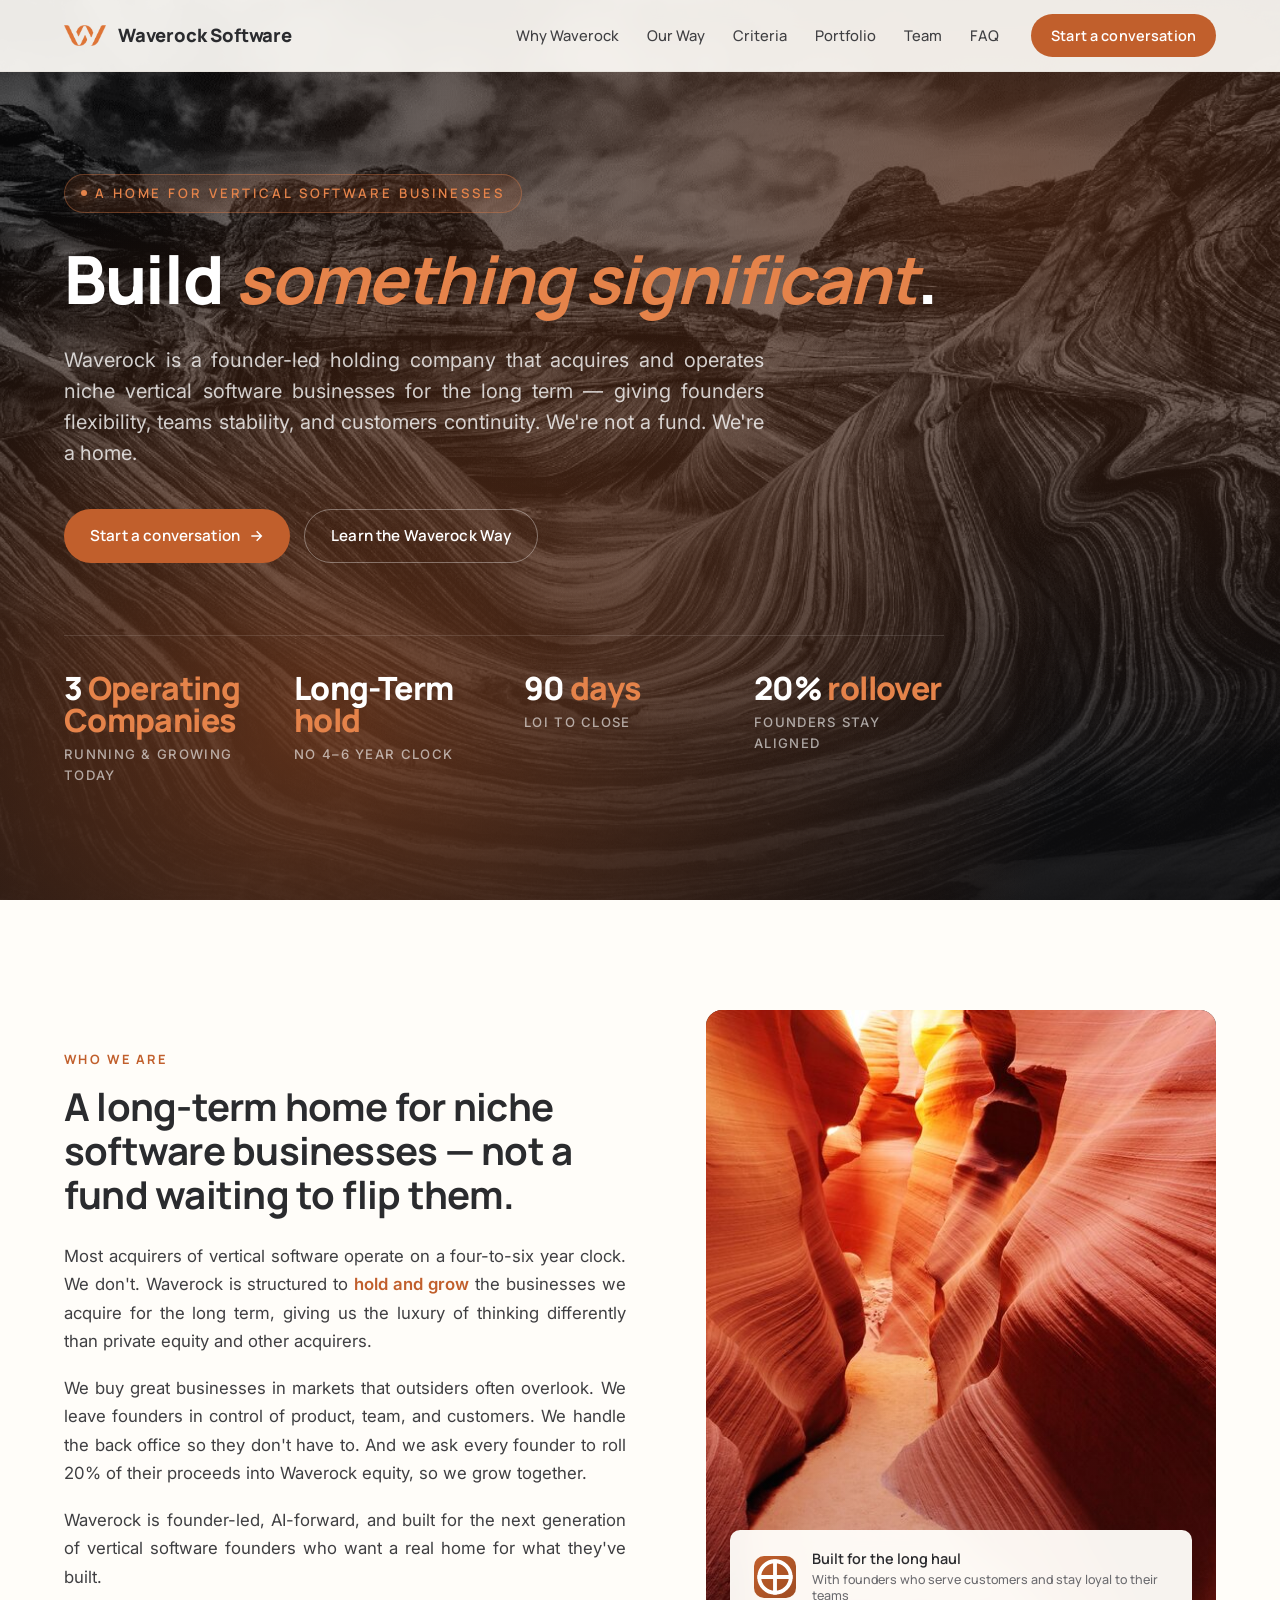
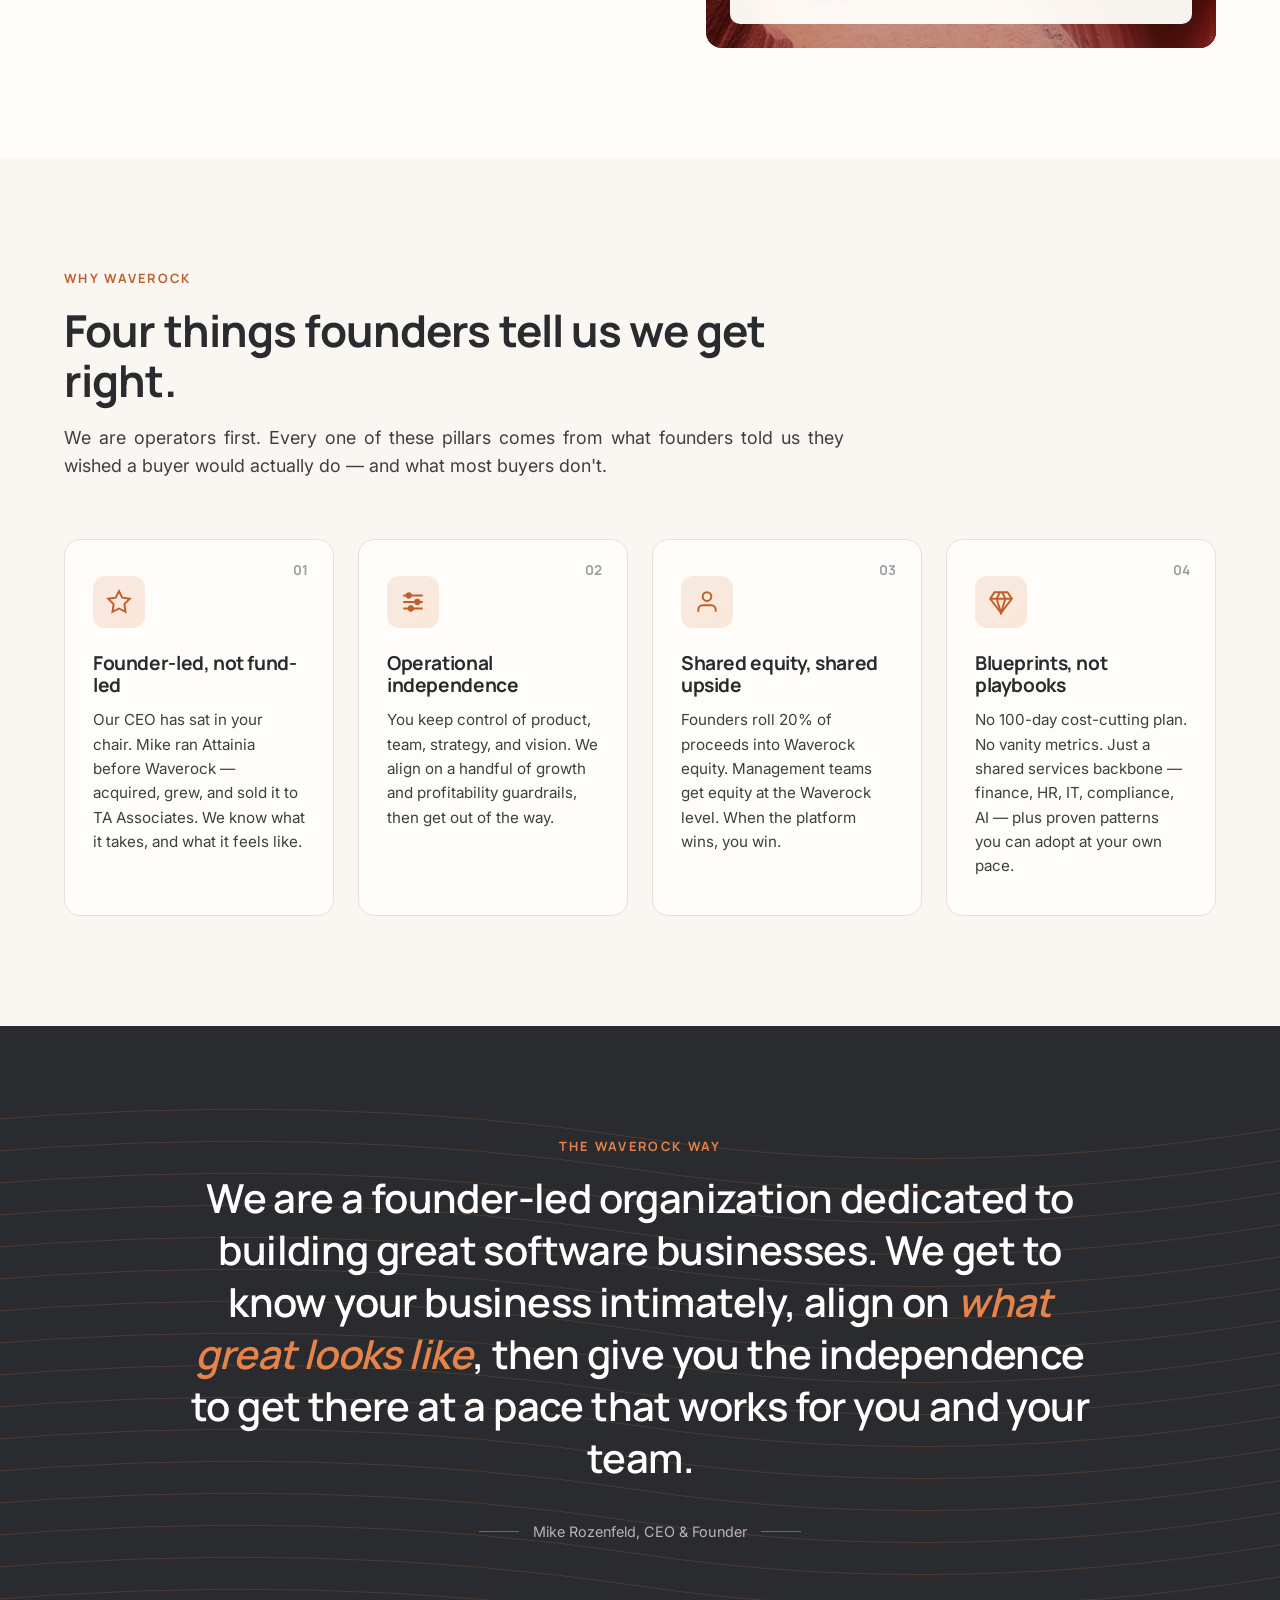
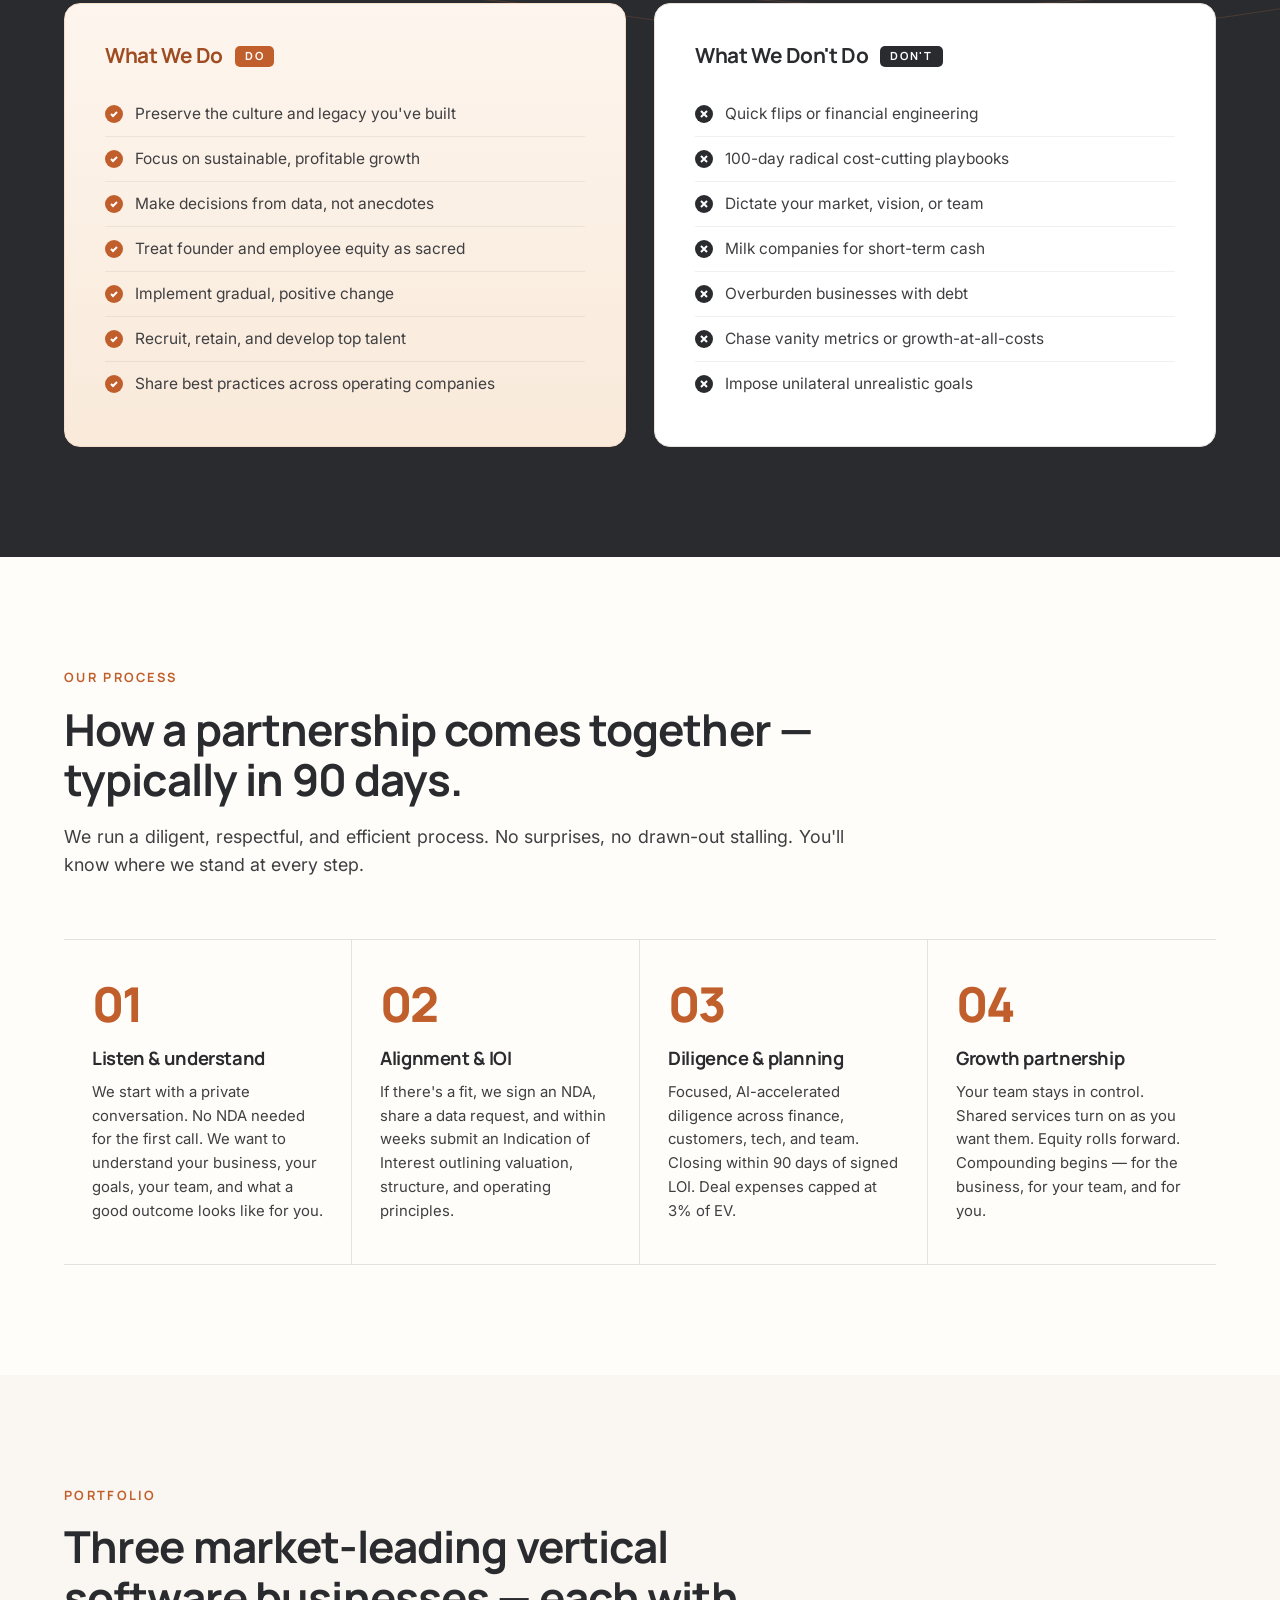
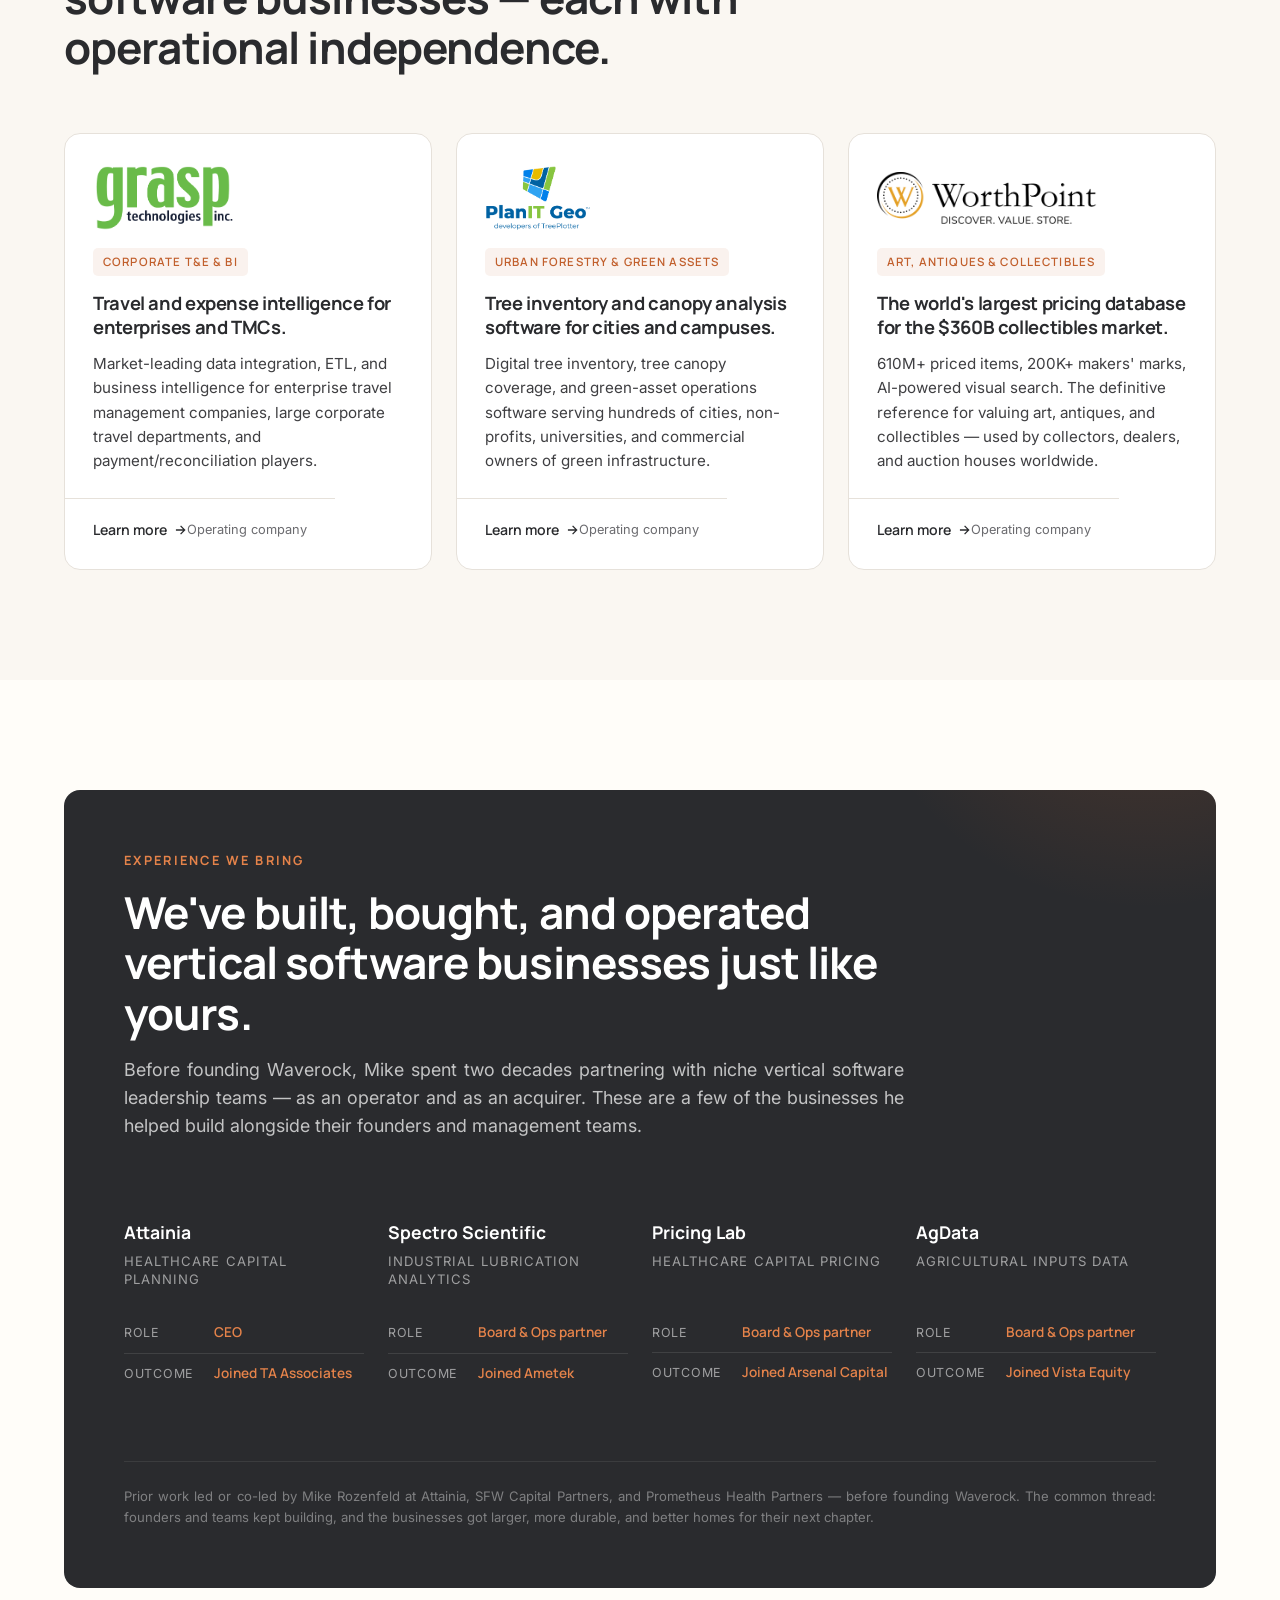
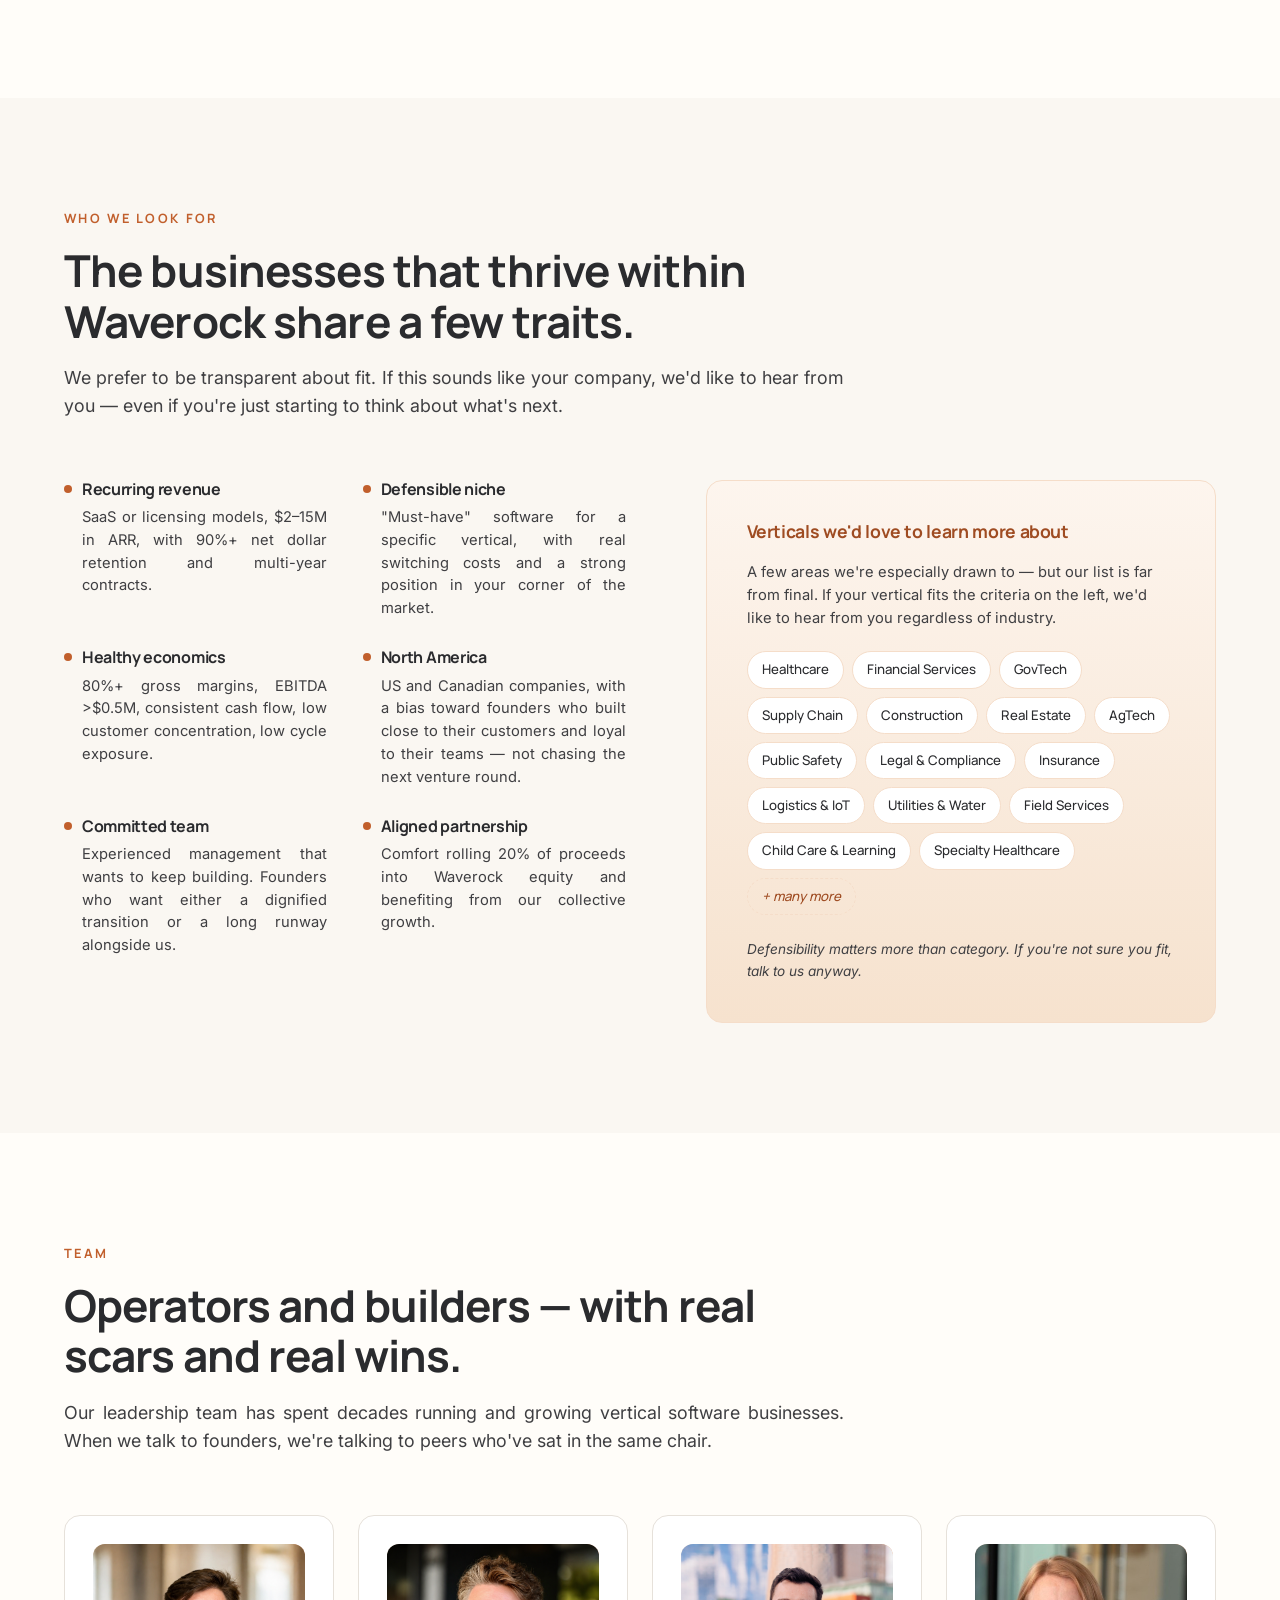
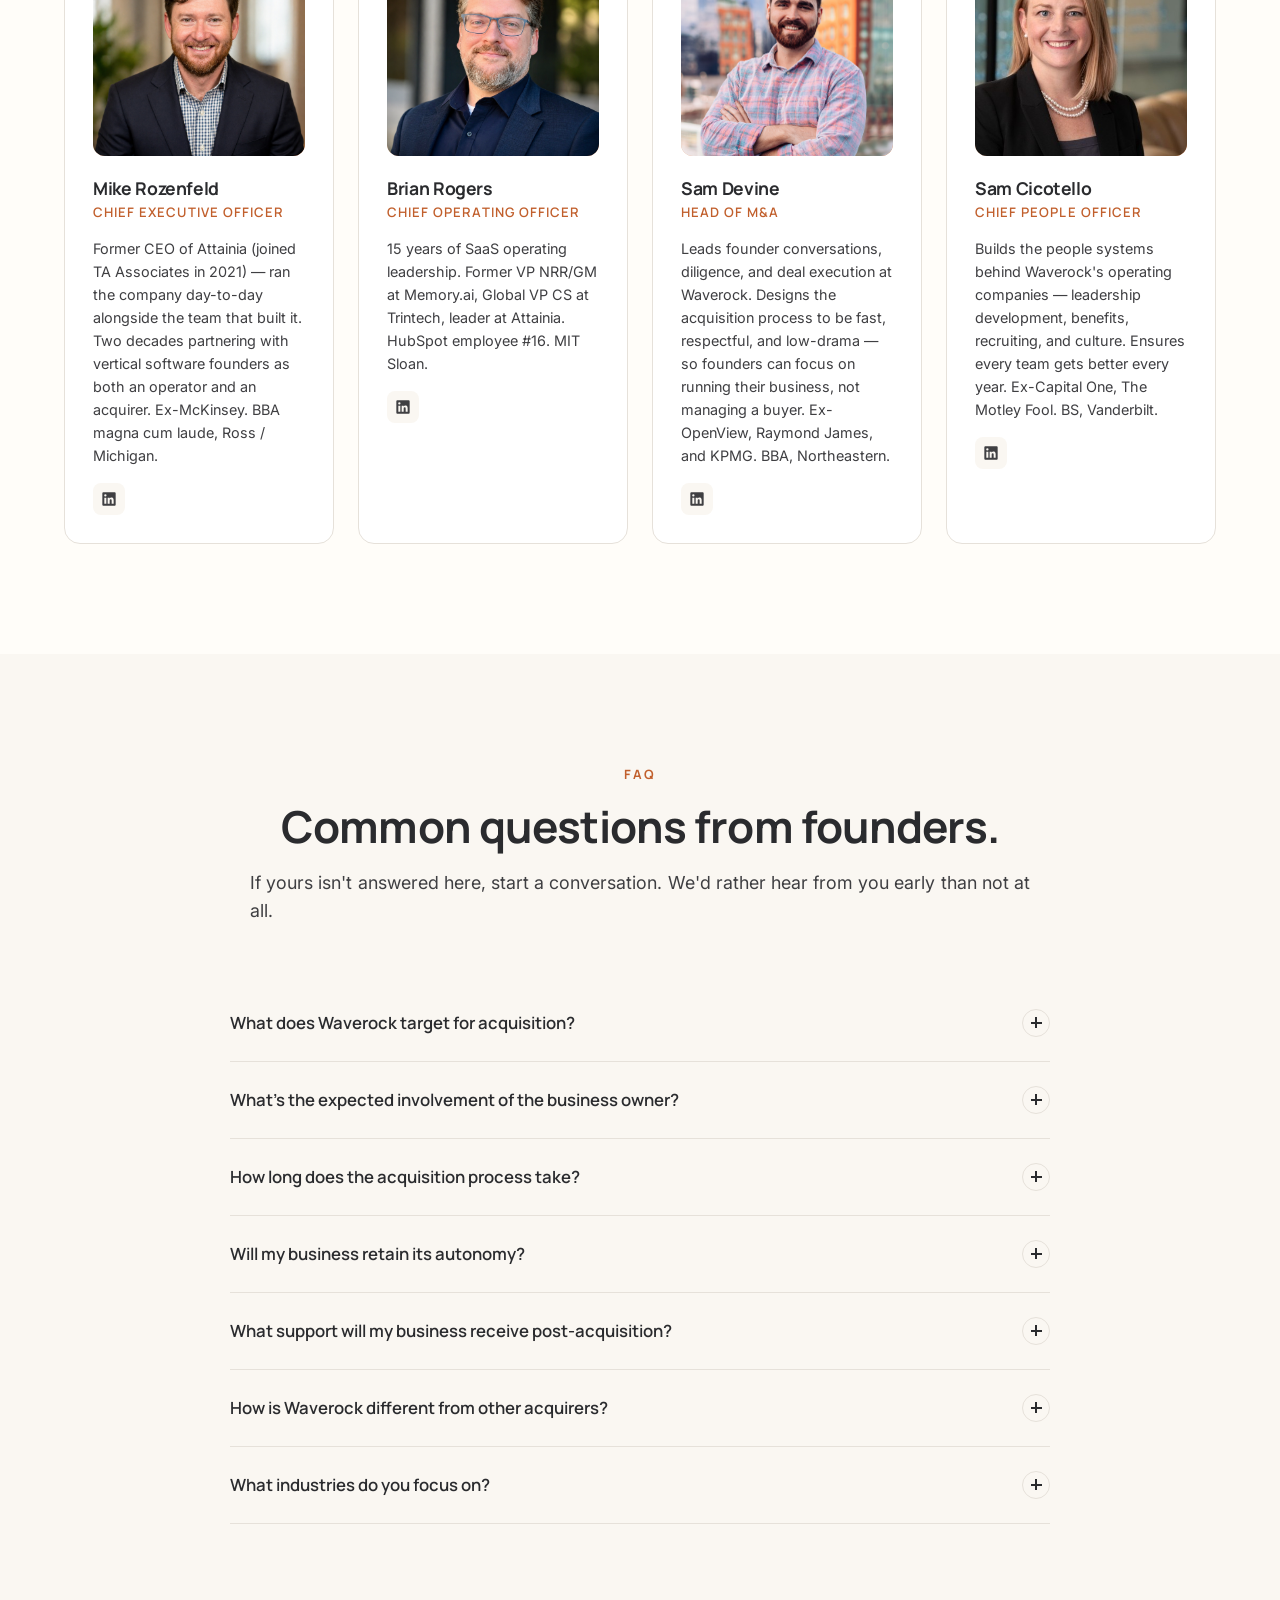
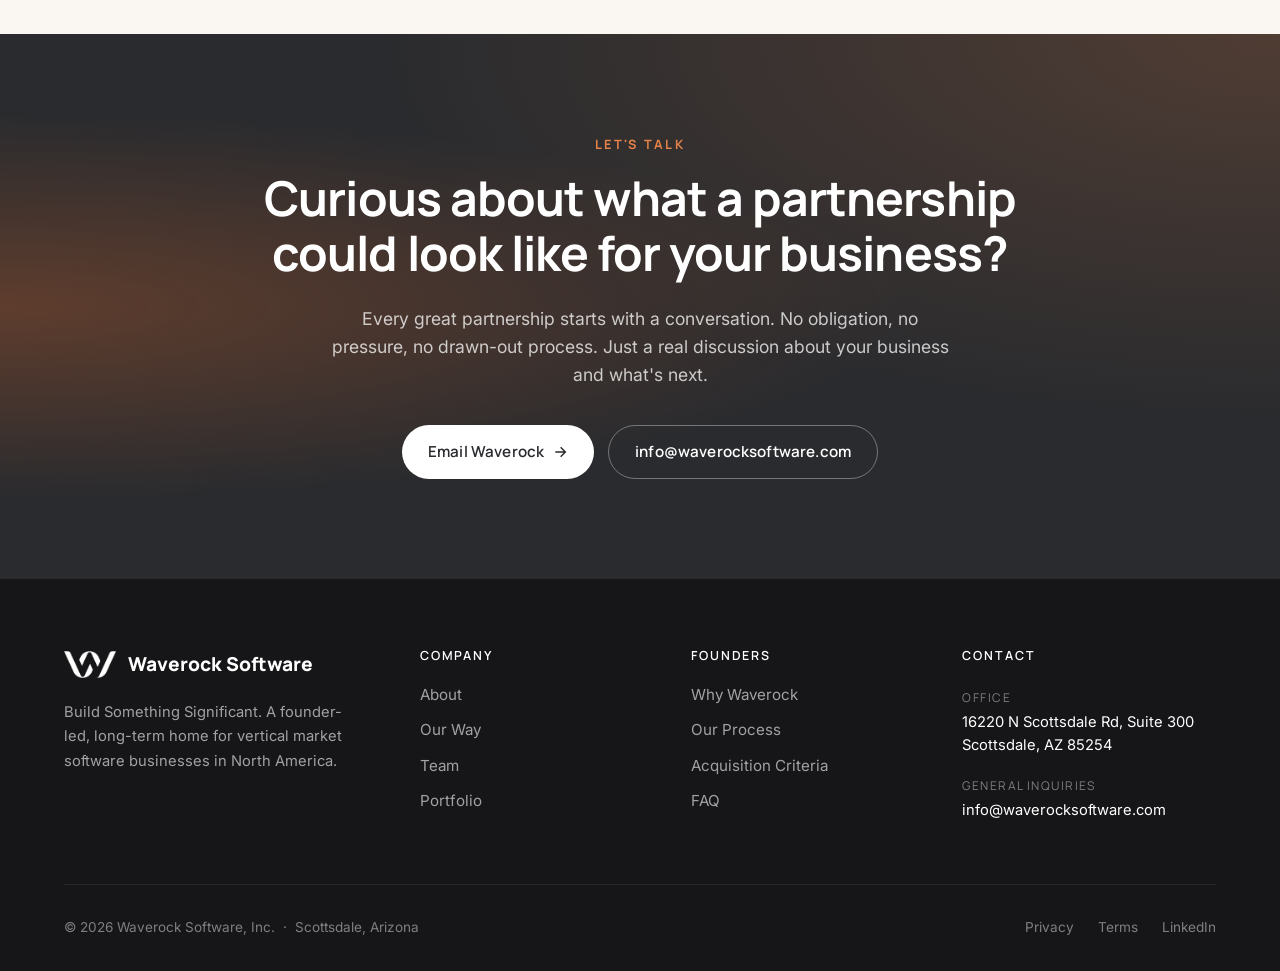
==== commit c895b78b: "Add files via upload" ====
--- a/index.html
+++ b/index.html
@@ -626,18 +626,6 @@
         <div>
           <div class="label">General inquiries</div>
           <a href="mailto:info@waverocksoftware.com">info@waverocksoftware.com</a>
-        </div>
-        <div>
-          <div class="label">Mike Rozenfeld — CEO</div>
-          <a href="mailto:mike.rozenfeld@waverocksoftware.com">mike.rozenfeld@waverocksoftware.com</a>
-        </div>
-        <div>
-          <div class="label">Sam Devine — Head of M&amp;A</div>
-          <a href="mailto:sam.devine@waverocksoftware.com">sam.devine@waverocksoftware.com</a>
-        </div>
-        <div>
-          <div class="label">Brian Rogers — COO</div>
-          <a href="mailto:brian.rogers@waverocksoftware.com">brian.rogers@waverocksoftware.com</a>
         </div>
       </div>
     </div>
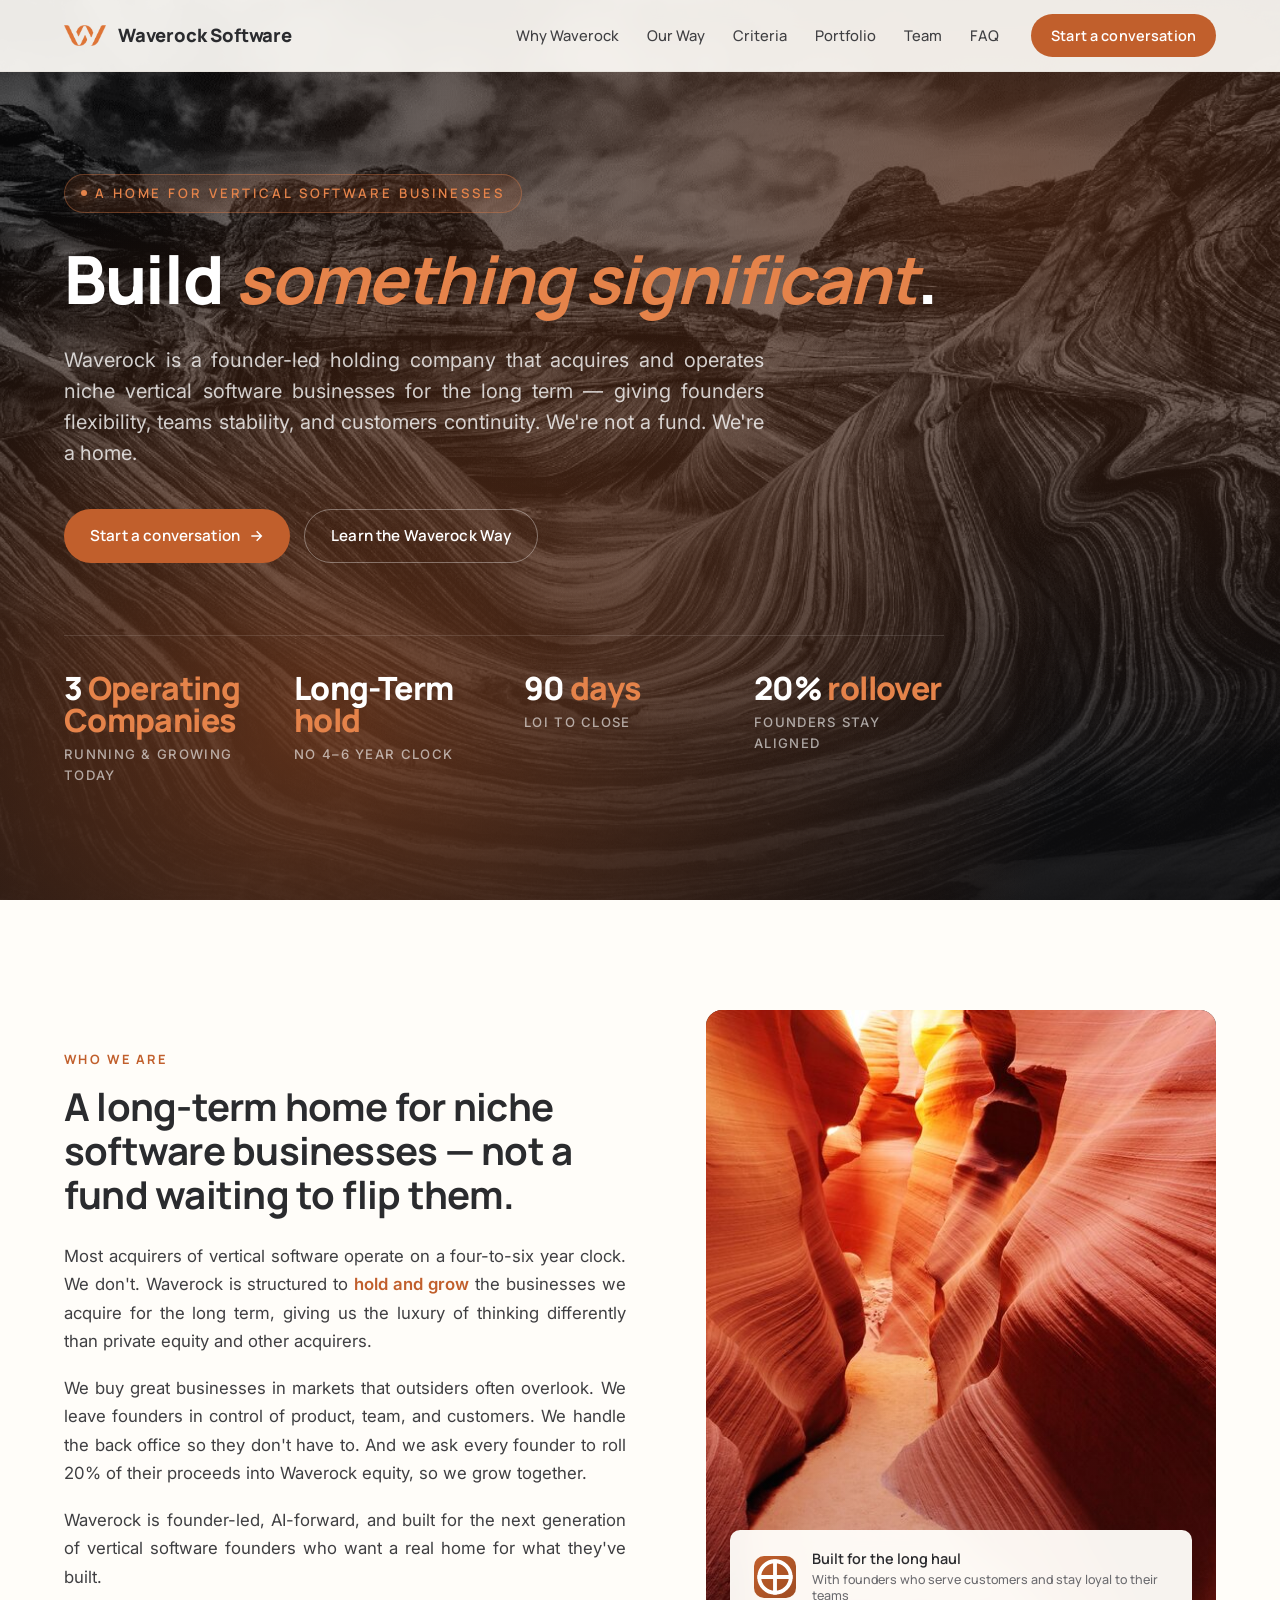
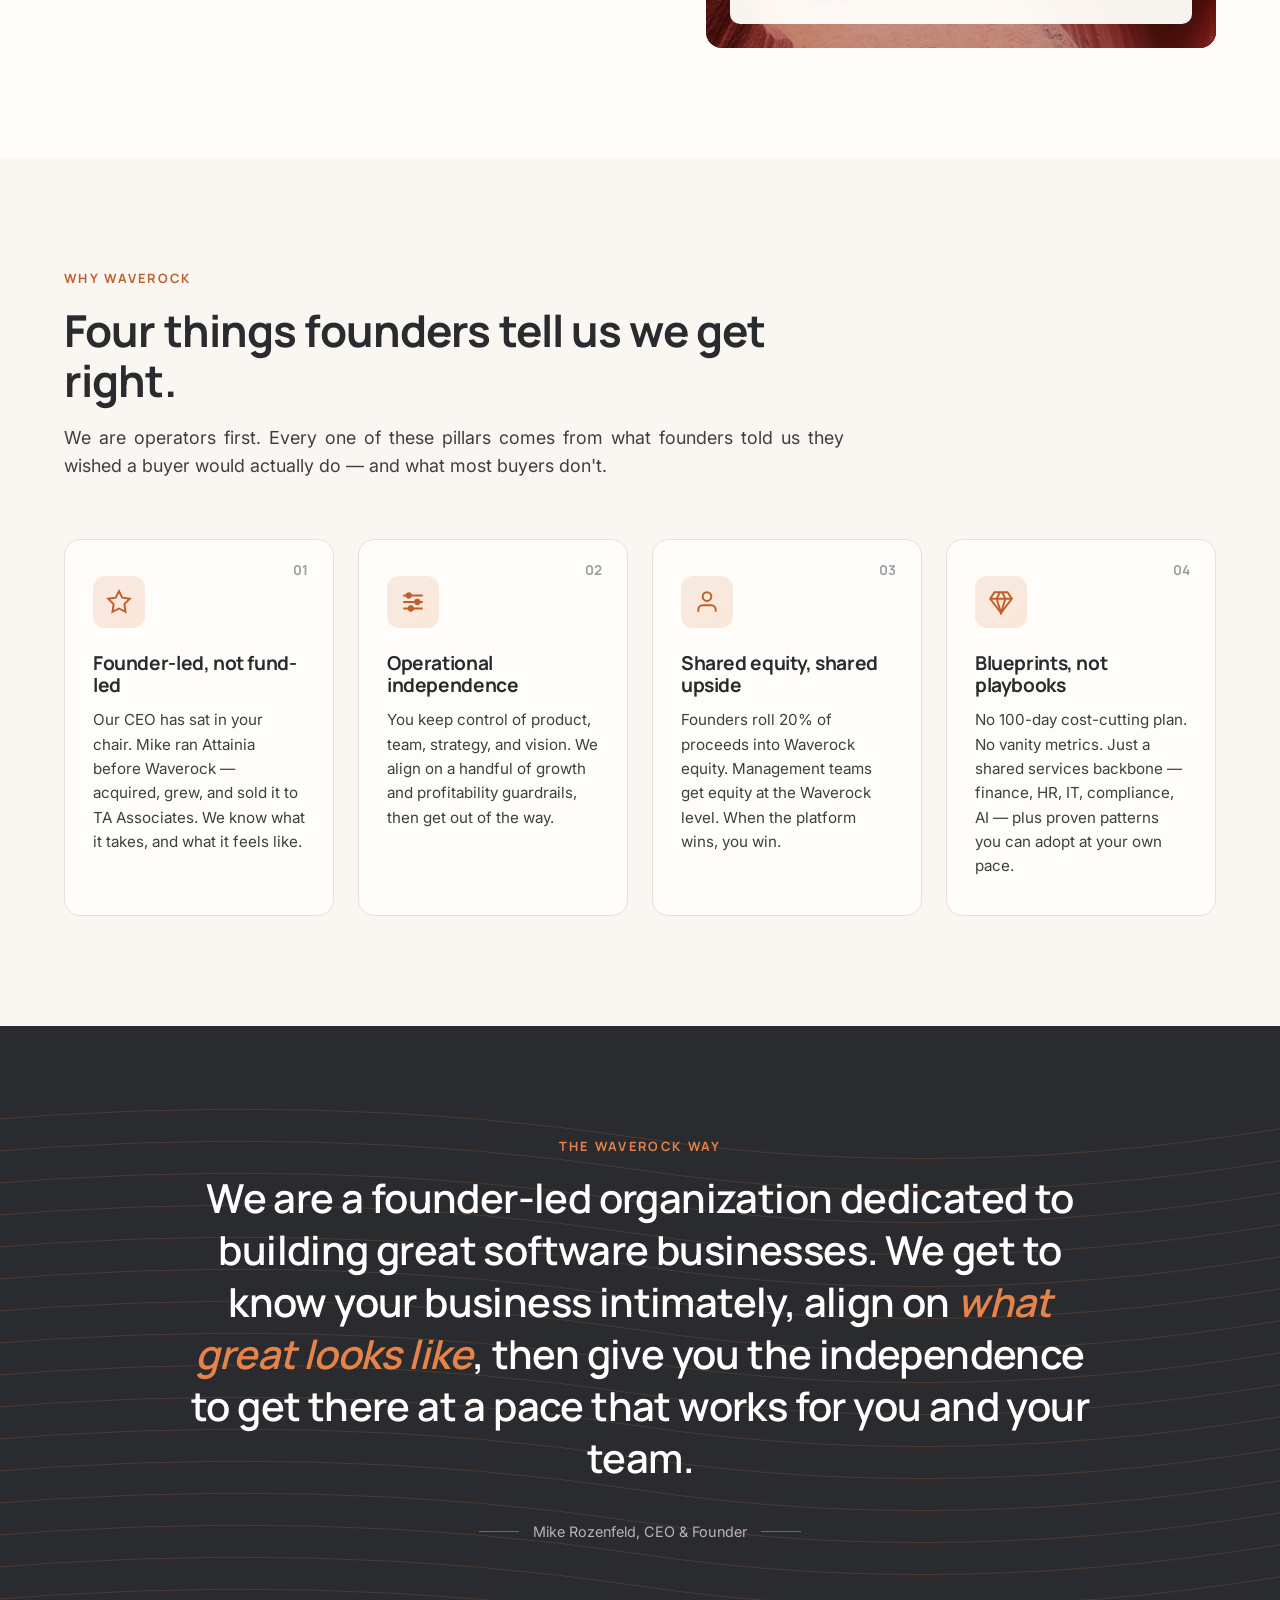
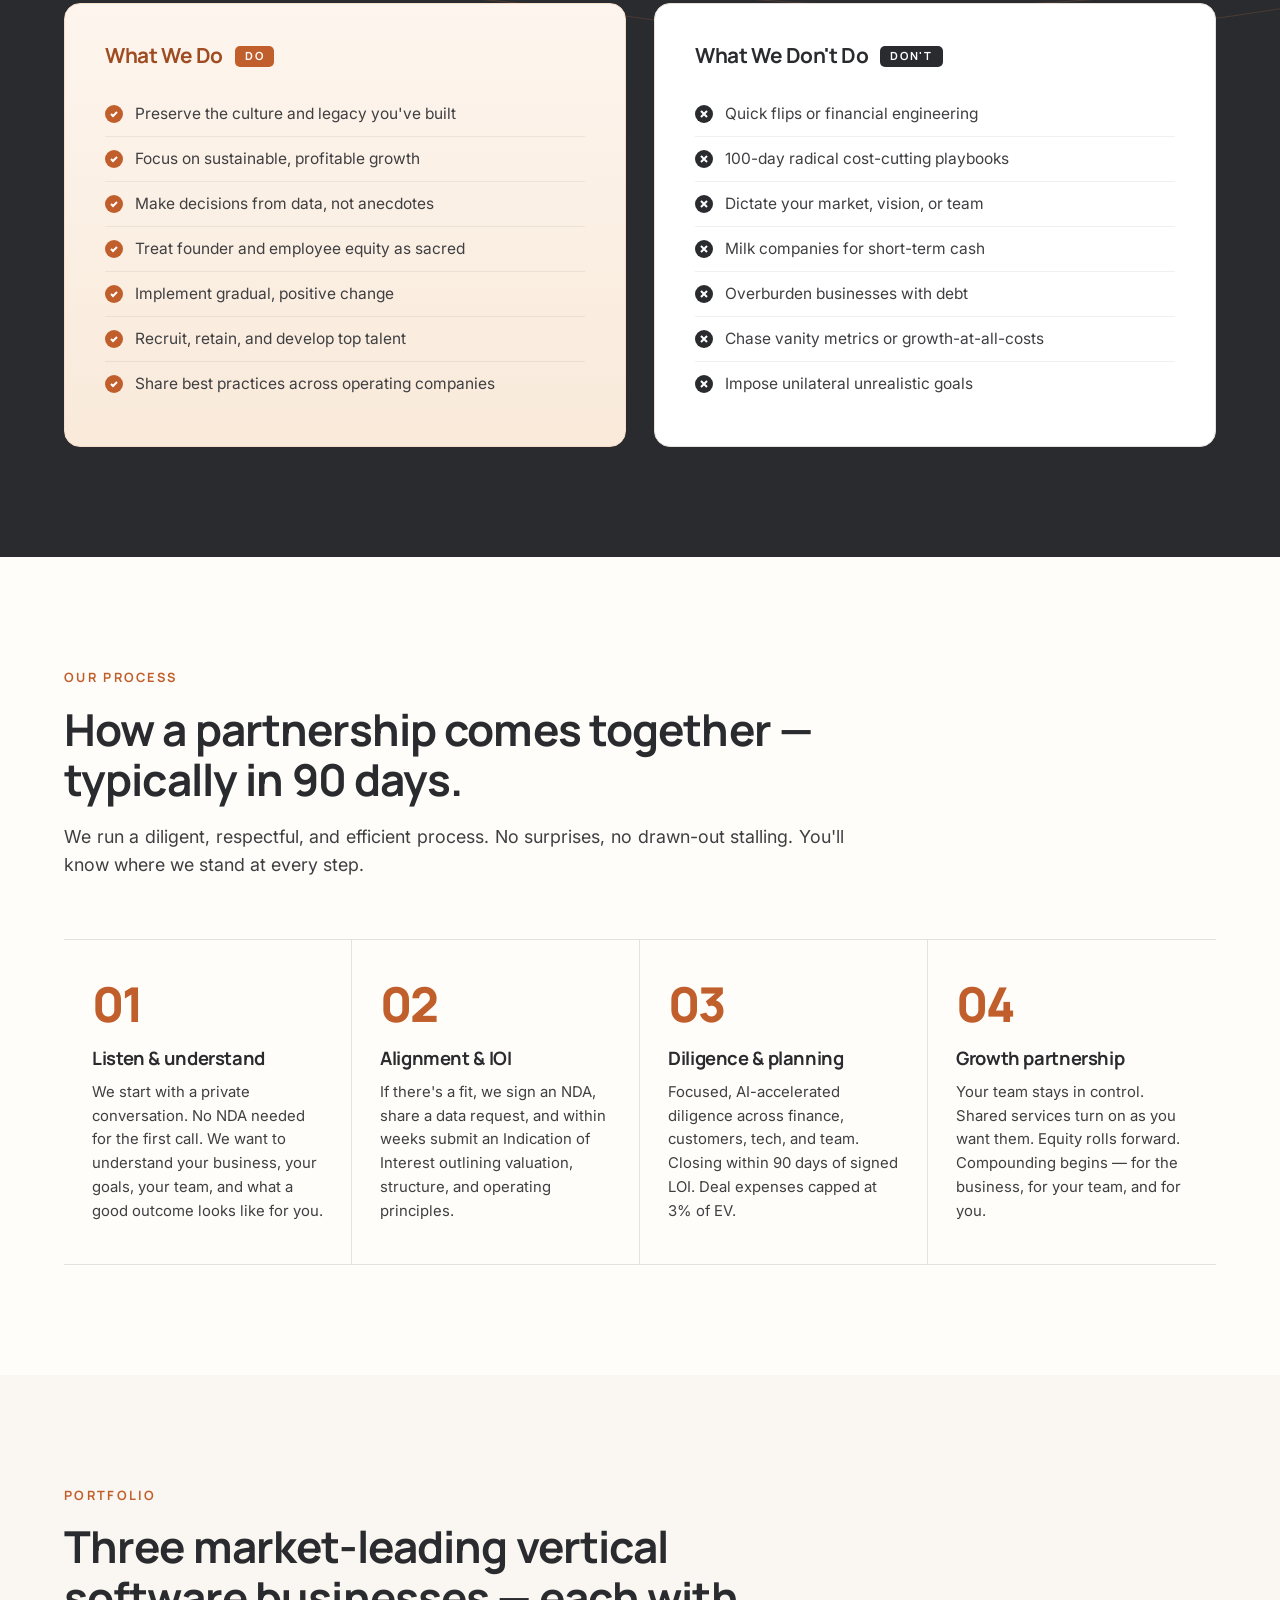
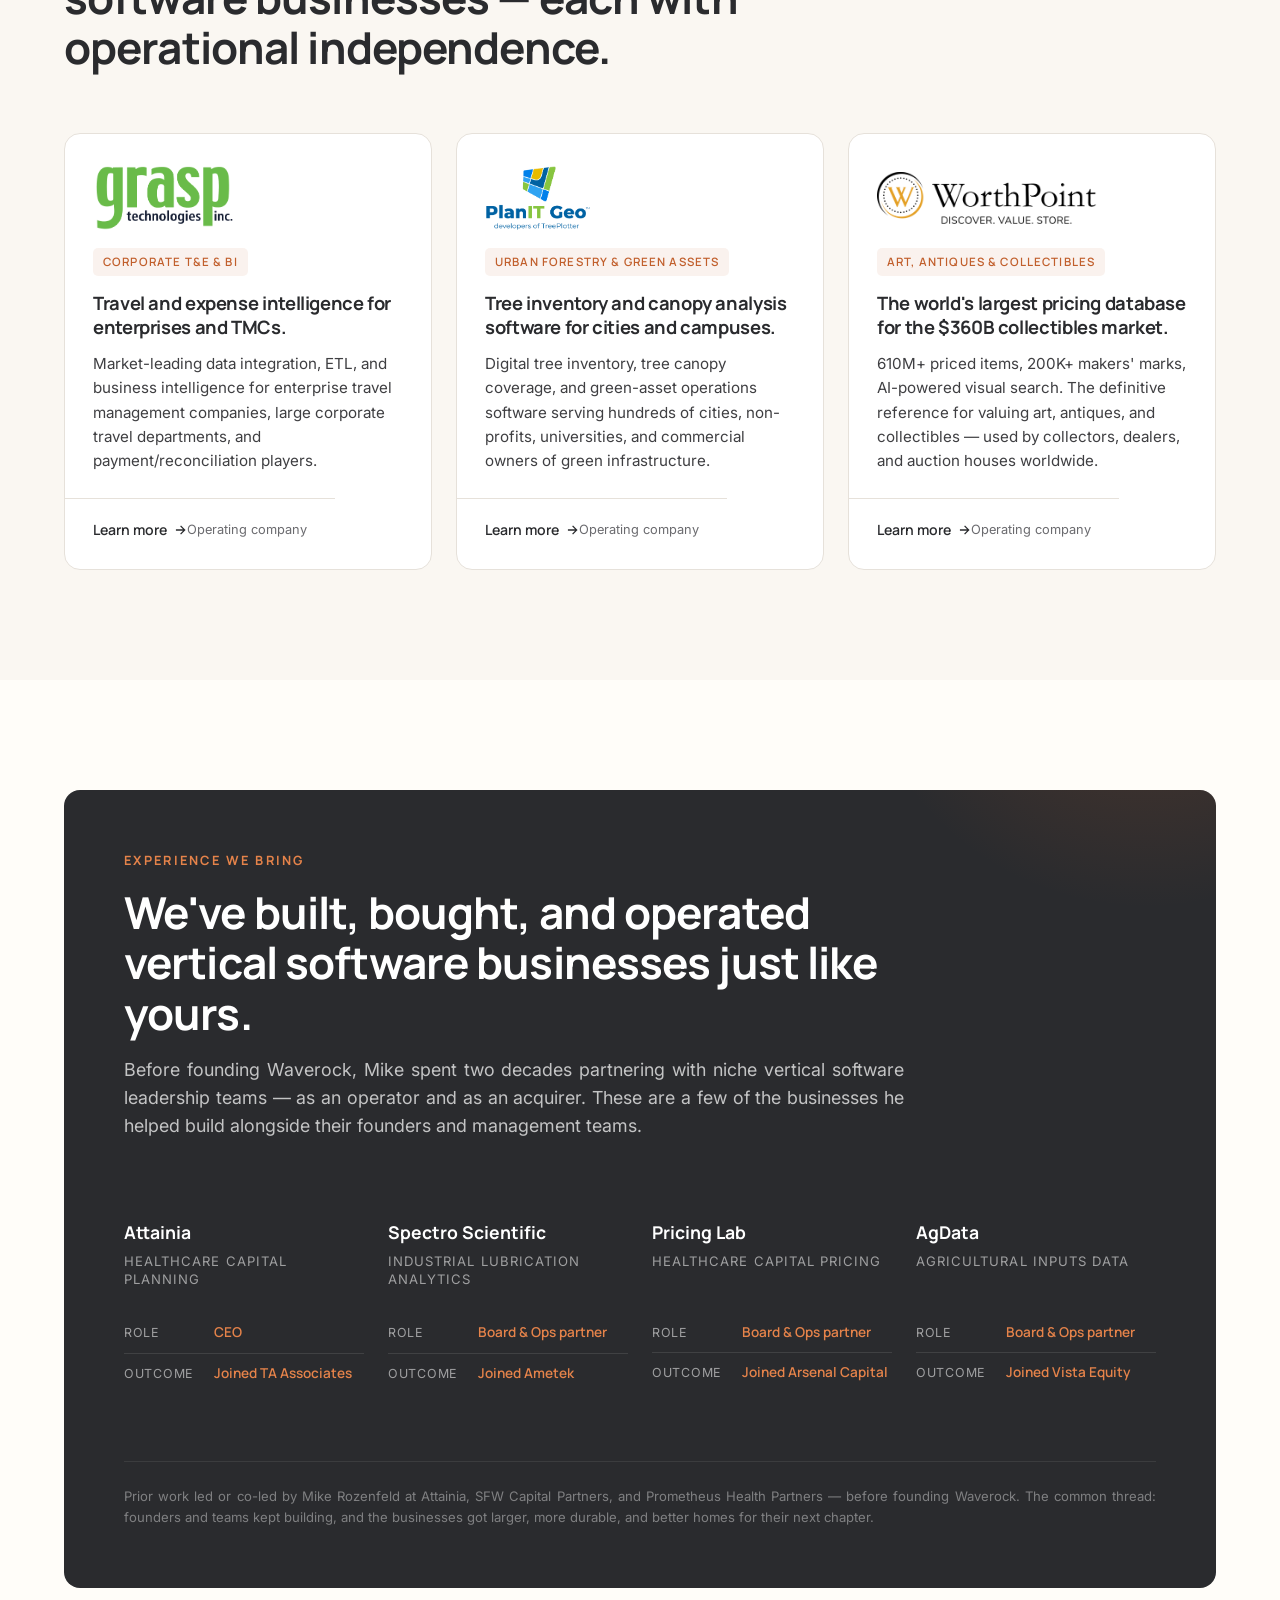
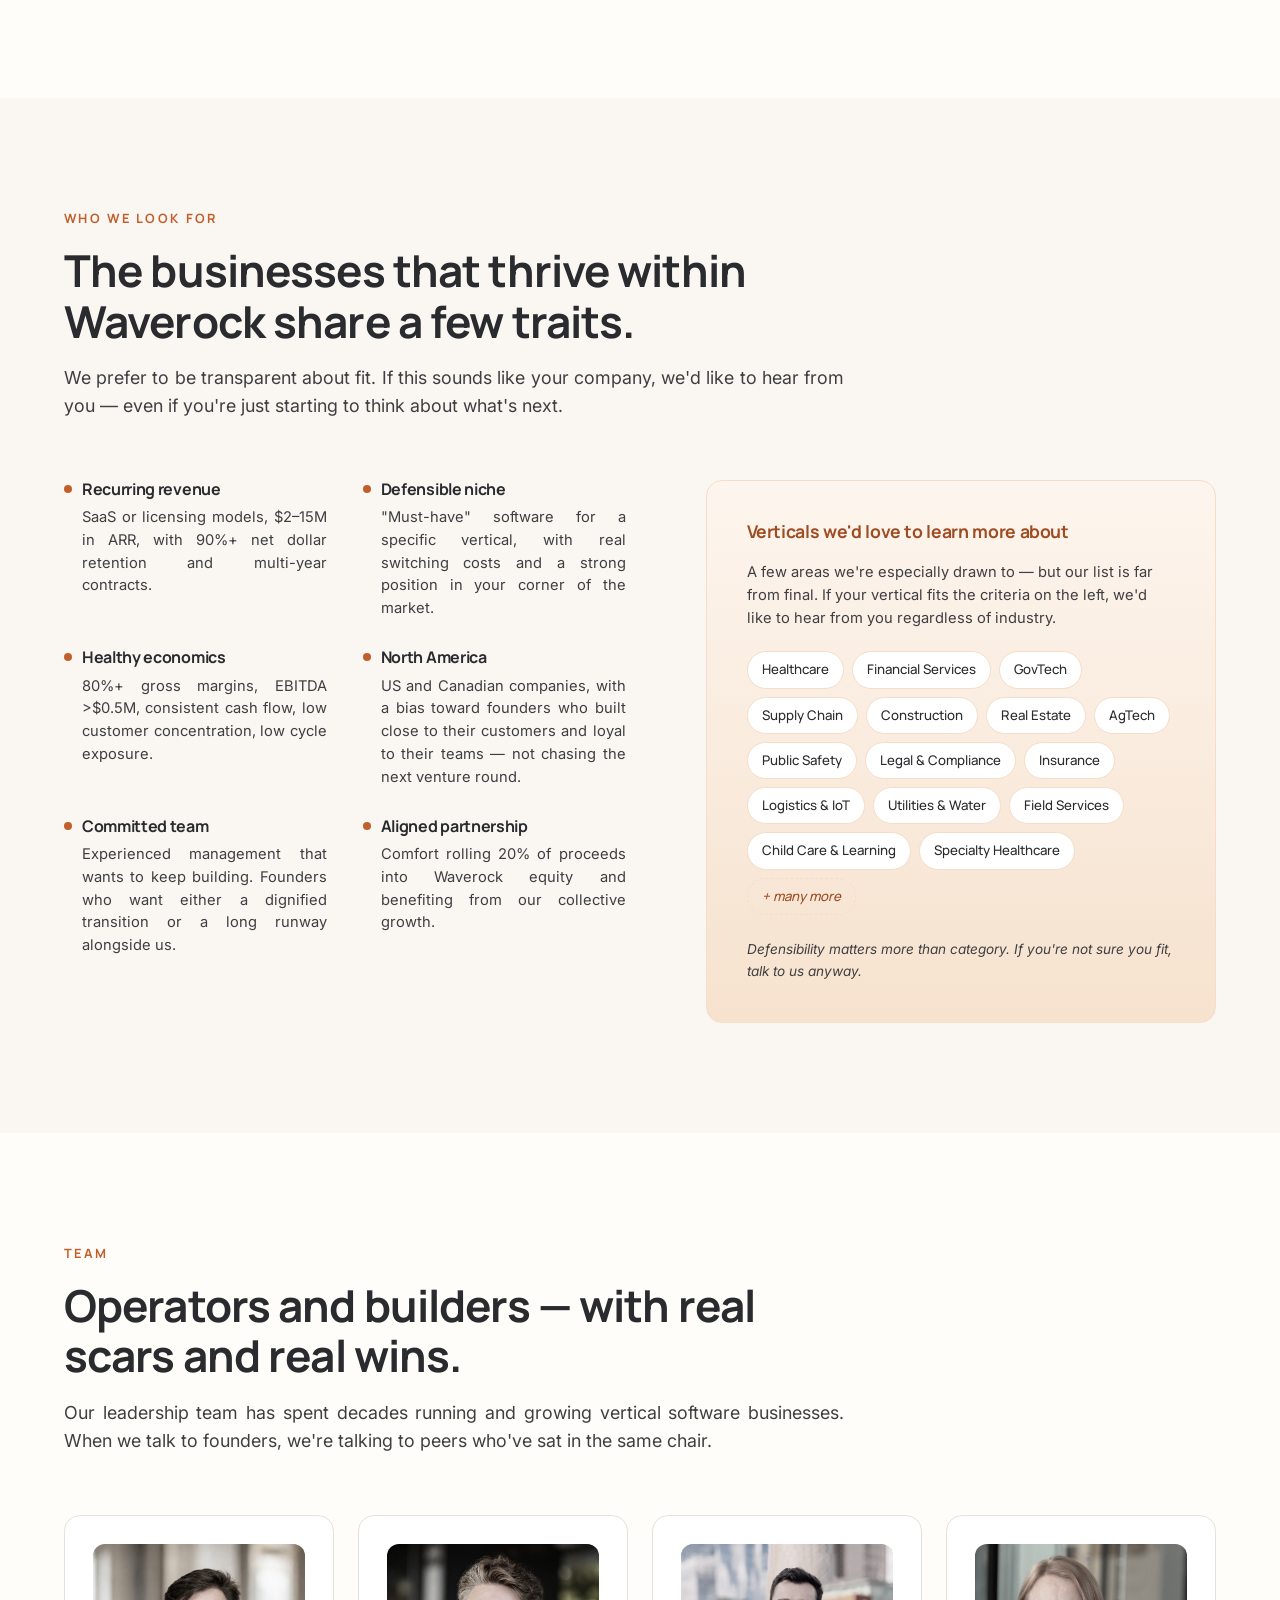
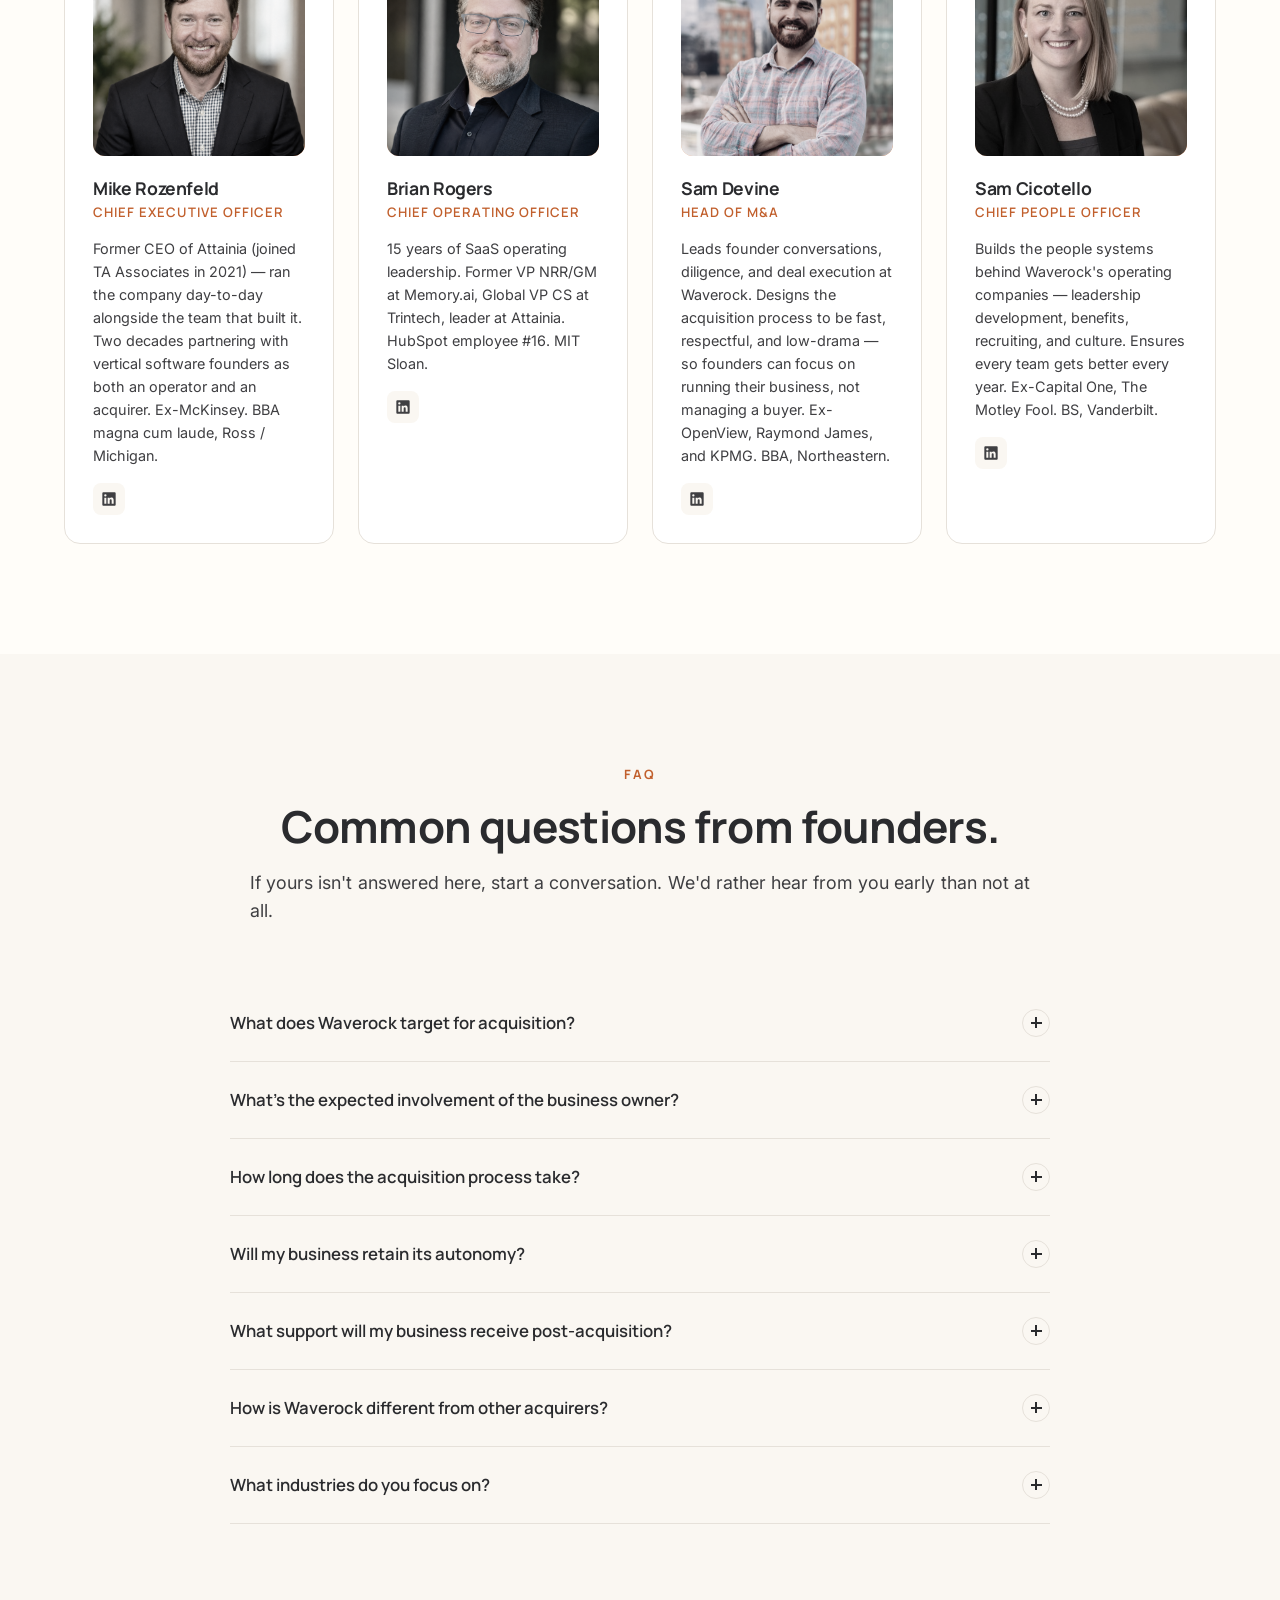
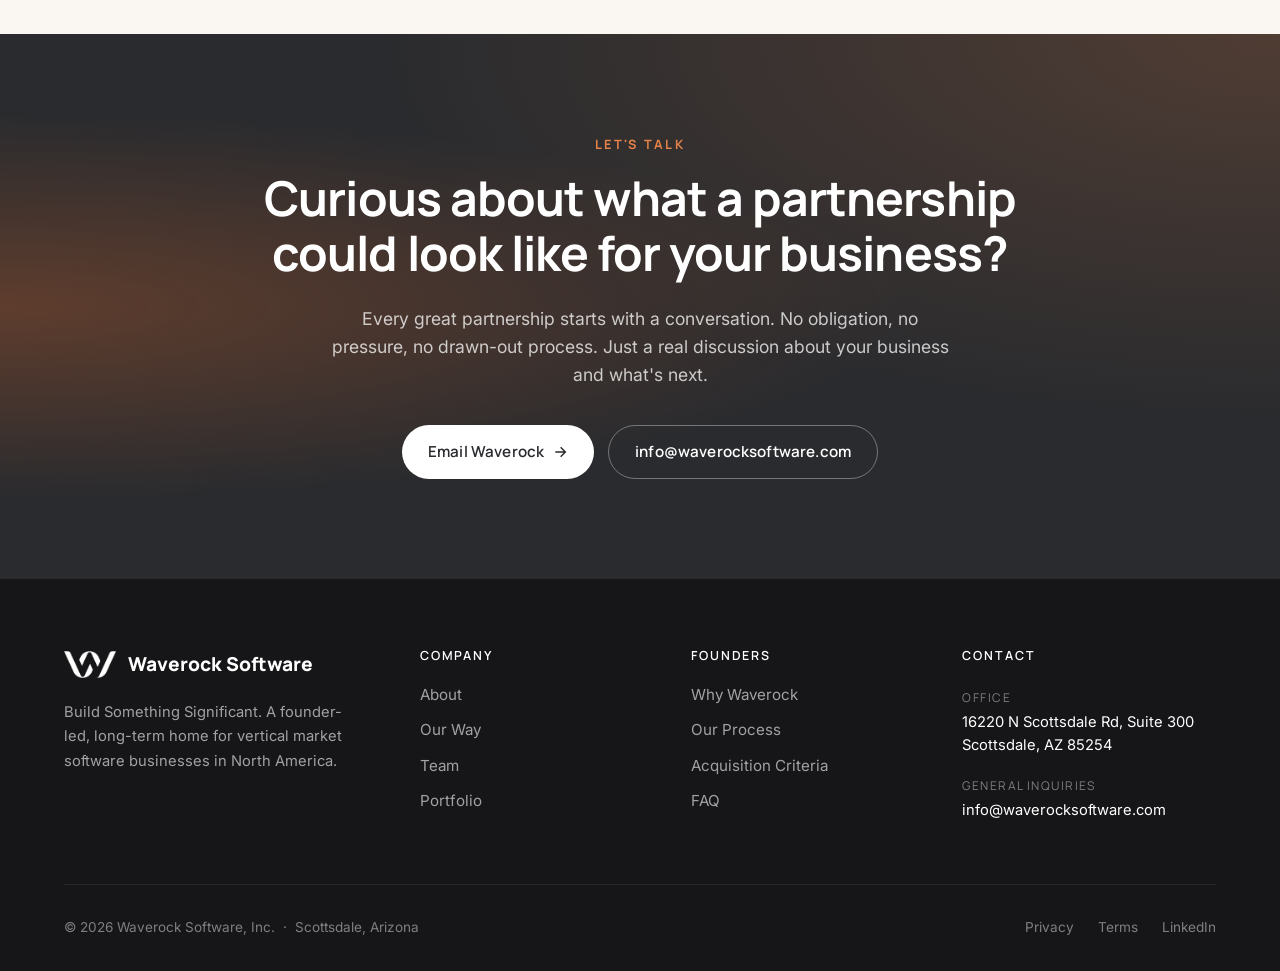
==== commit 3b575469: "Add files via upload" ====
--- a/index.html
+++ b/index.html
@@ -4,13 +4,42 @@
 <meta charset="UTF-8">
 <meta name="viewport" content="width=device-width, initial-scale=1.0">
 <title>Waverock Software — Build Something Significant</title>
-<meta name="description" content="Waverock Software is a founder-led holding company building a permanent home for niche vertical market software businesses. We partner with founders for sustainable, profitable growth — not quick flips.">
+<meta name="description" content="Waverock Software is a founder-led, long-term holding company that acquires and operates niche vertical software businesses in North America. We're not a fund — we're a home.">
 
 <link rel="preconnect" href="https://fonts.googleapis.com">
 <link rel="preconnect" href="https://fonts.gstatic.com" crossorigin>
 <link href="https://fonts.googleapis.com/css2?family=Manrope:wght@500;600;700;800&family=Inter:wght@400;500;600;700&display=swap" rel="stylesheet">
 
 <link rel="stylesheet" href="site.css">
+
+<link rel="canonical" href="https://waverocksoftware.com/">
+
+<!-- Favicons -->
+<link rel="icon" type="image/png" sizes="32x32" href="assets/waverock-mark-orange.png">
+<link rel="icon" type="image/png" sizes="192x192" href="assets/waverock-mark-orange.png">
+<link rel="apple-touch-icon" sizes="180x180" href="assets/waverock-mark-orange.png">
+<meta name="theme-color" content="#C15F2C">
+
+<!-- Open Graph -->
+<meta property="og:type" content="website">
+<meta property="og:site_name" content="Waverock Software">
+<meta property="og:url" content="https://waverocksoftware.com/">
+<meta property="og:title" content="Waverock Software — Build Something Significant">
+<meta property="og:description" content="Waverock Software is a founder-led, long-term holding company that acquires and operates niche vertical software businesses in North America. We&#x27;re not a fund — we&#x27;re a home.">
+<meta property="og:image" content="https://waverocksoftware.com/assets/og-image.jpg">
+<meta property="og:image:width" content="1200">
+<meta property="og:image:height" content="630">
+<meta property="og:image:alt" content="Waverock Software — A long-term home for vertical software businesses.">
+<meta property="og:locale" content="en_US">
+
+<!-- Twitter -->
+<meta name="twitter:card" content="summary_large_image">
+<meta name="twitter:title" content="Waverock Software — Build Something Significant">
+<meta name="twitter:description" content="Waverock Software is a founder-led, long-term holding company that acquires and operates niche vertical software businesses in North America. We&#x27;re not a fund — we&#x27;re a home.">
+<meta name="twitter:image" content="https://waverocksoftware.com/assets/og-image.jpg">
+
+<!-- Performance hints -->
+<link rel="preload" as="image" href="assets/wave-sweep.jpg">
 </head>
 <body class="page-home">
 
@@ -99,7 +128,7 @@
         </p>
       </div>
       <div class="intro-visual">
-        <img class="intro-photo" src="assets/antelope2.jpg" alt="Layered sandstone walls of Antelope Canyon, Arizona — natural waves shaped by time."/>
+        <img class="intro-photo" src="assets/antelope2.jpg" alt="Layered sandstone walls of Antelope Canyon, Arizona — natural waves shaped by time." loading="lazy" width="970" height="647"/>
         <div class="intro-visual-overlay" aria-hidden="true"></div>
         <div class="intro-badge">
           <div class="intro-badge-icon">
@@ -293,7 +322,7 @@
       <button type="button" class="portfolio-card" data-company="grasp" aria-label="Open Grasp Technologies details">
         <div class="portfolio-header">
           <div class="portfolio-logo">
-            <img src="assets/Grasp Logo.png" alt="Grasp Technologies"/>
+            <img src="assets/Grasp Logo.png" alt="Grasp Technologies logo — corporate travel and expense BI platform" loading="lazy"/>
           </div>
           <span class="portfolio-tag">Corporate T&amp;E &amp; BI</span>
           <h3>Travel and expense intelligence for enterprises and TMCs.</h3>
@@ -308,7 +337,7 @@
       <button type="button" class="portfolio-card" data-company="planitgeo" aria-label="Open PlanIT Geo details">
         <div class="portfolio-header">
           <div class="portfolio-logo">
-            <img src="assets/PG Logo.png" alt="PlanIT Geo, developers of TreePlotter"/>
+            <img src="assets/PG Logo.png" alt="PlanIT Geo (TreePlotter) logo — urban forestry and green-asset software" loading="lazy"/>
           </div>
           <span class="portfolio-tag">Urban forestry &amp; green assets</span>
           <h3>Tree inventory and canopy analysis software for cities and campuses.</h3>
@@ -323,7 +352,7 @@
       <button type="button" class="portfolio-card" data-company="worthpoint" aria-label="Open WorthPoint details">
         <div class="portfolio-header">
           <div class="portfolio-logo">
-            <img src="assets/WP Logo.png" alt="WorthPoint"/>
+            <img src="assets/WP Logo.png" alt="WorthPoint logo — pricing database for art, antiques, and collectibles" loading="lazy"/>
           </div>
           <span class="portfolio-tag">Art, antiques &amp; collectibles</span>
           <h3>The world's largest pricing database for the $360B collectibles market.</h3>
@@ -478,7 +507,7 @@
 
     <div class="team-grid">
       <div class="team-card">
-        <div class="team-photo dev-1"><img src="assets/MR.PNG" alt="Mike Rozenfeld"/></div>
+        <div class="team-photo dev-1"><img src="assets/MR.PNG" alt="Mike Rozenfeld, CEO and Founder of Waverock Software" loading="lazy" width="800" height="800"/></div>
         <h3>Mike Rozenfeld</h3>
         <div class="team-role">Chief Executive Officer</div>
         <p>Former CEO of Attainia (joined TA Associates in 2021) — ran the company day-to-day alongside the team that built it. Two decades partnering with vertical software founders as both an operator and an acquirer. Ex-McKinsey. BBA magna cum laude, Ross / Michigan.</p>
@@ -490,7 +519,7 @@
       </div>
 
       <div class="team-card">
-        <div class="team-photo dev-2"><img src="assets/BR.PNG" alt="Brian Rogers"/></div>
+        <div class="team-photo dev-2"><img src="assets/BR.PNG" alt="Brian Rogers, Chief Operating Officer of Waverock Software" loading="lazy" width="800" height="800"/></div>
         <h3>Brian Rogers</h3>
         <div class="team-role">Chief Operating Officer</div>
         <p>15 years of SaaS operating leadership. Former VP NRR/GM at Memory.ai, Global VP CS at Trintech, leader at Attainia. HubSpot employee #16. MIT Sloan.</p>
@@ -502,7 +531,7 @@
       </div>
 
       <div class="team-card">
-        <div class="team-photo dev-3"><img src="assets/Sam Devine.png" alt="Sam Devine"/></div>
+        <div class="team-photo dev-3"><img src="assets/Sam Devine.png" alt="Sam Devine, Head of M&amp;A at Waverock Software" loading="lazy"/></div>
         <h3>Sam Devine</h3>
         <div class="team-role">Head of M&amp;A</div>
         <p>Leads founder conversations, diligence, and deal execution at Waverock. Designs the acquisition process to be fast, respectful, and low-drama — so founders can focus on running their business, not managing a buyer. Ex-OpenView, Raymond James, and KPMG. BBA, Northeastern.</p>
@@ -514,7 +543,7 @@
       </div>
 
       <div class="team-card">
-        <div class="team-photo dev-4"><img src="assets/Sam Cicotello.jpg" alt="Sam Cicotello"/></div>
+        <div class="team-photo dev-4"><img src="assets/Sam Cicotello.jpg" alt="Sam Cicotello, Chief People Officer of Waverock Software" loading="lazy" width="400" height="400"/></div>
         <h3>Sam Cicotello</h3>
         <div class="team-role">Chief People Officer</div>
         <p>Builds the people systems behind Waverock's operating companies — leadership development, benefits, recruiting, and culture. Ensures every team gets better every year. Ex-Capital One, The Motley Fool. BS, Vanderbilt.</p>
@@ -633,9 +662,9 @@
     <div class="footer-bottom">
       <div>© 2026 Waverock Software, Inc. &nbsp;·&nbsp; Scottsdale, Arizona</div>
       <div class="legal">
-        <a href="#">Privacy</a>
-        <a href="#">Terms</a>
-        <a href="https://www.linkedin.com/company/waverock-software" target="_blank" rel="noopener">LinkedIn</a>
+        <a href="privacy.html">Privacy</a>
+        <a href="terms.html">Terms</a>
+        <a href="https://www.linkedin.com/company/waverocksoftware/" target="_blank" rel="noopener">LinkedIn</a>
       </div>
     </div>
   </div>
@@ -737,5 +766,16 @@
   reveals.forEach(el => io.observe(el));
 </script>
 
+<script type="application/ld+json">
+{"@context": "https://schema.org","@type": "Organization","@id": "https://waverocksoftware.com/#organization","name": "Waverock Software","url": "https://waverocksoftware.com/","logo": "https://waverocksoftware.com/assets/waverock-lockup-color.png","image": "https://waverocksoftware.com/assets/og-image.jpg","description": "A founder-led, long-term holding company that acquires and operates niche vertical software businesses in North America.","slogan": "Build Something Significant","foundingLocation": {"@type": "Place","name": "Scottsdale, Arizona"},"address": {"@type": "PostalAddress","streetAddress": "16220 N Scottsdale Rd, Suite 300","addressLocality": "Scottsdale","addressRegion": "AZ","postalCode": "85254","addressCountry": "US"},"email": "info@waverocksoftware.com","sameAs": ["https://www.linkedin.com/company/waverocksoftware/"],"knowsAbout": ["Vertical software acquisition","Long-term holding company","Permanent capital","B2B SaaS","Vertical SaaS","Founder-led acquisition","AI-first strategy"],"areaServed": [{"@type": "Country","name": "United States"},{"@type": "Country","name": "Canada"}],"founder": {"@type": "Person","name": "Mike Rozenfeld","jobTitle": "CEO & Founder","image": "https://waverocksoftware.com/assets/Mike%20Rozenfeld.jpg","sameAs": ["https://www.linkedin.com/in/mikerozenfeld/"],"alumniOf": [{"@type": "Organization","name": "Ross School of Business — University of Michigan"},{"@type": "Organization","name": "McKinsey & Company"}],"knowsAbout": ["Vertical software","Holding company operations","M&A","CEO operating","Healthcare capital planning"],"worksFor": {"@id": "https://waverocksoftware.com/#organization"}},"employee": [{"@type": "Person","name": "Mike Rozenfeld","jobTitle": "CEO & Founder","image": "https://waverocksoftware.com/assets/Mike%20Rozenfeld.jpg","sameAs": ["https://www.linkedin.com/in/mikerozenfeld/"],"alumniOf": [{"@type": "Organization","name": "Ross School of Business — University of Michigan"},{"@type": "Organization","name": "McKinsey & Company"}],"knowsAbout": ["Vertical software","Holding company operations","M&A","CEO operating","Healthcare capital planning"],"worksFor": {"@id": "https://waverocksoftware.com/#organization"}},{"@type": "Person","name": "Brian Rogers","jobTitle": "Chief Operating Officer","image": "https://waverocksoftware.com/assets/Brian%20Rogers.jpg","sameAs": ["https://www.linkedin.com/in/brianrogers-/"],"alumniOf": [{"@type": "Organization","name": "MIT Sloan School of Management"}],"knowsAbout": ["SaaS operations","Customer success","Net revenue retention"],"worksFor": {"@id": "https://waverocksoftware.com/#organization"}},{"@type": "Person","name": "Sam Devine","jobTitle": "Head of M&A","image": "https://waverocksoftware.com/assets/Sam%20Devine.png","sameAs": ["https://www.linkedin.com/in/s-devine/"],"alumniOf": [{"@type": "Organization","name": "Northeastern University"}],"knowsAbout": ["M&A","Diligence","Deal execution","Vertical software acquisition"],"worksFor": {"@id": "https://waverocksoftware.com/#organization"}},{"@type": "Person","name": "Sam Cicotello","jobTitle": "Chief People Officer","image": "https://waverocksoftware.com/assets/Sam%20Cicotello.jpg","sameAs": ["https://www.linkedin.com/in/sam-cicotello/"],"alumniOf": [{"@type": "Organization","name": "Vanderbilt University"}],"knowsAbout": ["People operations","Talent development","Culture"],"worksFor": {"@id": "https://waverocksoftware.com/#organization"}}],"subOrganization": [{"@type": "Organization","name": "Grasp Technologies","url": "https://www.grasptech.com","description": "Data integration, ETL, and business intelligence for the corporate travel and expense market.","sameAs": ["https://www.linkedin.com/company/grasp-technologies-inc-"],"parentOrganization": {"@id": "https://waverocksoftware.com/#organization"}},{"@type": "Organization","name": "PlanIT Geo (TreePlotter)","url": "https://planitgeo.com","description": "Leading software for digital tree inventory, urban canopy analysis, and green-asset operations.","sameAs": ["https://www.linkedin.com/company/planit-geo"],"parentOrganization": {"@id": "https://waverocksoftware.com/#organization"}},{"@type": "Organization","name": "WorthPoint","url": "https://www.worthpoint.com","description": "World's largest pricing database and reference platform for art, antiques, and collectibles.","sameAs": ["https://www.linkedin.com/company/worthpoint"],"parentOrganization": {"@id": "https://waverocksoftware.com/#organization"}}]}
+</script>
+<script type="application/ld+json">
+{"@context": "https://schema.org","@type": "WebSite","@id": "https://waverocksoftware.com/#website","url": "https://waverocksoftware.com/","name": "Waverock Software","publisher": {"@id": "https://waverocksoftware.com/#organization"},"inLanguage": "en-US"}
+</script>
+<script type="application/ld+json">
+{"@context": "https://schema.org","@type": "FAQPage","mainEntity": [{"@type": "Question","name": "What does Waverock target for acquisition?","acceptedAnswer": {"@type": "Answer","text": "North American vertical software businesses with $2–15M ARR, 80%+ gross margins, 90%+ net retention, and a committed team."}},{"@type": "Question","name": "What's the expected involvement of the business owner?","acceptedAnswer": {"@type": "Answer","text": "You choose — keep running it, transition to chair/advisor, or step away — with 20% of proceeds rolled into Waverock equity to keep us aligned."}},{"@type": "Question","name": "How long does the acquisition process take?","acceptedAnswer": {"@type": "Answer","text": "About 90 days or fewer from signed LOI to close, with a clear timeline we commit to up front."}},{"@type": "Question","name": "Will my business retain its autonomy?","acceptedAnswer": {"@type": "Answer","text": "Yes — your team keeps control of product, customers, hiring, and vision; we align on a few growth and profitability guardrails, not the day-to-day."}},{"@type": "Question","name": "What support will my business receive post-acquisition?","acceptedAnswer": {"@type": "Answer","text": "Optional shared services across finance, HR, legal, AI, security and compliance, procurement, and benefits — you turn on what you need, when you need it."}},{"@type": "Question","name": "How is Waverock different from other acquirers?","acceptedAnswer": {"@type": "Answer","text": "A founder-led holding company built for long-term ownership — not a 4–6 year fund cycle — using shared patterns (\"Blueprints\") instead of one-size-fits-all playbooks."}},{"@type": "Question","name": "What industries do you focus on?","acceptedAnswer": {"@type": "Answer","text": "Niche verticals with defensibility and recurring revenue — healthcare, financial services, GovTech, supply chain, construction, AgTech, and many others where great vertical software gets built."}}]}
+</script>
+
 </body>
 </html>
+                                                                                                                                                                                                                                                                                                                                                                                                                                                                                                                                                                                    
--- a/site.css
+++ b/site.css
@@ -516,6 +516,14 @@
 }
 .team-photo img {
   width: 100%; height: 100%; object-fit: cover; display: block;
+  /* Reduced color by default; full color and a gentle zoom on hover */
+  filter: saturate(0.35) contrast(0.98);
+  transform: scale(1);
+  transition: filter 450ms ease, transform 500ms ease;
+}
+.team-card:hover .team-photo img {
+  filter: saturate(1) contrast(1);
+  transform: scale(1.06);
 }
 /* Tweak vertical framing per face */
 .team-photo.dev-1 img { object-position: center 28%; }
@@ -962,3 +970,64 @@
 /* Scroll reveal */
 .reveal { opacity: 0; transform: translateY(20px); transition: opacity 700ms ease, transform 700ms ease; }
 .reveal.in { opacity: 1; transform: translateY(0); }
+
+/* ============ LEGAL PAGES (privacy, terms) ============ */
+.legal-body {
+  max-width: 800px;
+  margin: 0 auto;
+  font-size: 0.98rem;
+  line-height: 1.7;
+  color: var(--charcoal-soft);
+}
+.legal-body h2 {
+  font-family: var(--font-display);
+  font-weight: 700;
+  font-size: 1.35rem;
+  color: var(--charcoal);
+  margin: 44px 0 14px;
+  letter-spacing: -0.01em;
+}
+.legal-body h3 {
+  font-family: var(--font-display);
+  font-weight: 600;
+  font-size: 1.05rem;
+  color: var(--charcoal);
+  margin: 26px 0 10px;
+}
+.legal-body p { margin: 0 0 14px; }
+.legal-body strong { color: var(--charcoal); }
+.legal-body a { color: var(--orange); text-decoration: underline; text-underline-offset: 2px; }
+.legal-body a:hover { color: var(--orange-deep); }
+.legal-body .legal-updated {
+  font-family: var(--font-display);
+  font-size: 0.78rem;
+  text-transform: uppercase;
+  letter-spacing: 0.18em;
+  color: var(--grey);
+  margin-bottom: 22px;
+}
+.legal-body .legal-intro {
+  font-size: 1.05rem;
+  color: var(--charcoal);
+  border-left: 3px solid var(--orange);
+  padding-left: 18px;
+  margin: 0 0 30px;
+}
+.legal-body .legal-address {
+  font-style: normal;
+  background: var(--cream);
+  border: 1px solid var(--border);
+  border-radius: var(--radius);
+  padding: 18px 22px;
+  margin: 14px 0 18px;
+  line-height: 1.7;
+}
+.legal-body .legal-list {
+  margin: 0 0 14px 24px;
+  padding: 0;
+}
+.legal-body .legal-list li { margin-bottom: 8px; }
+@media (max-width: 700px) {
+  .legal-body { font-size: 0.95rem; }
+  .legal-body h2 { font-size: 1.18rem; margin-top: 36px; }
+}
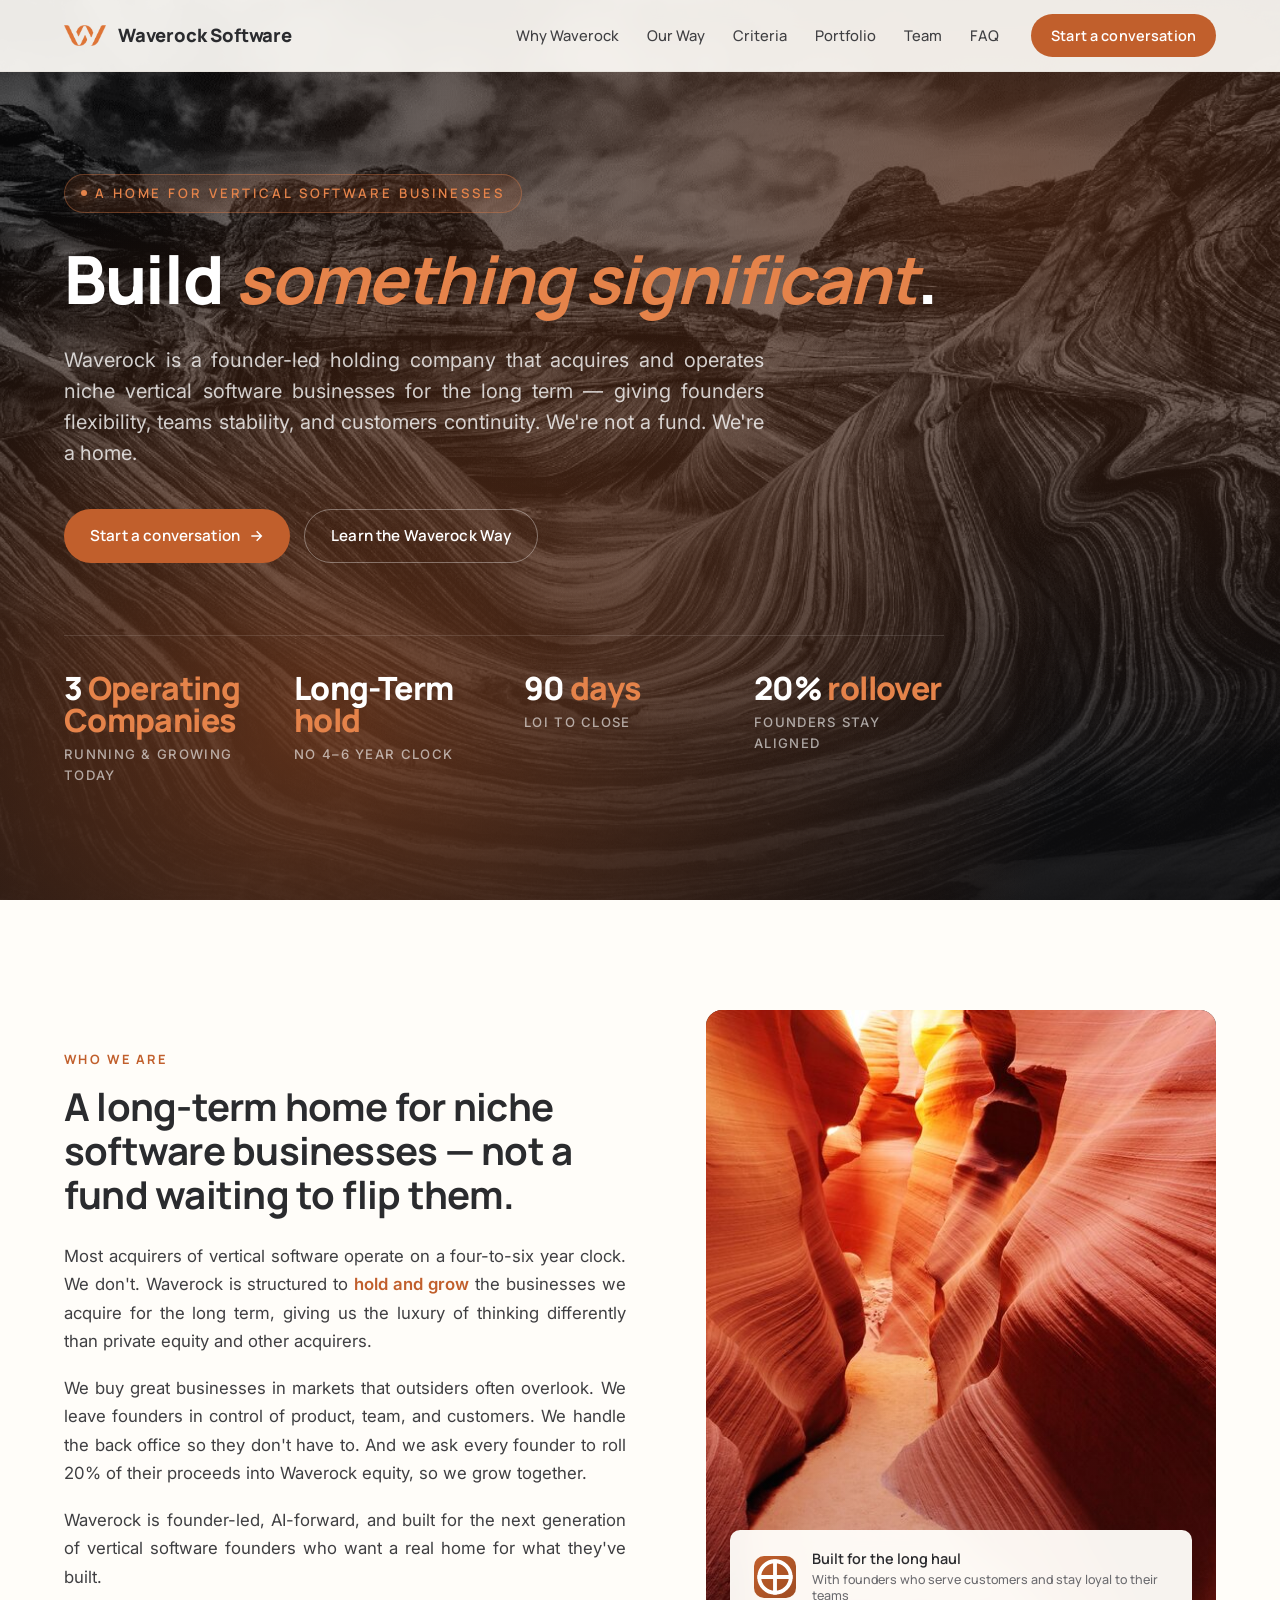
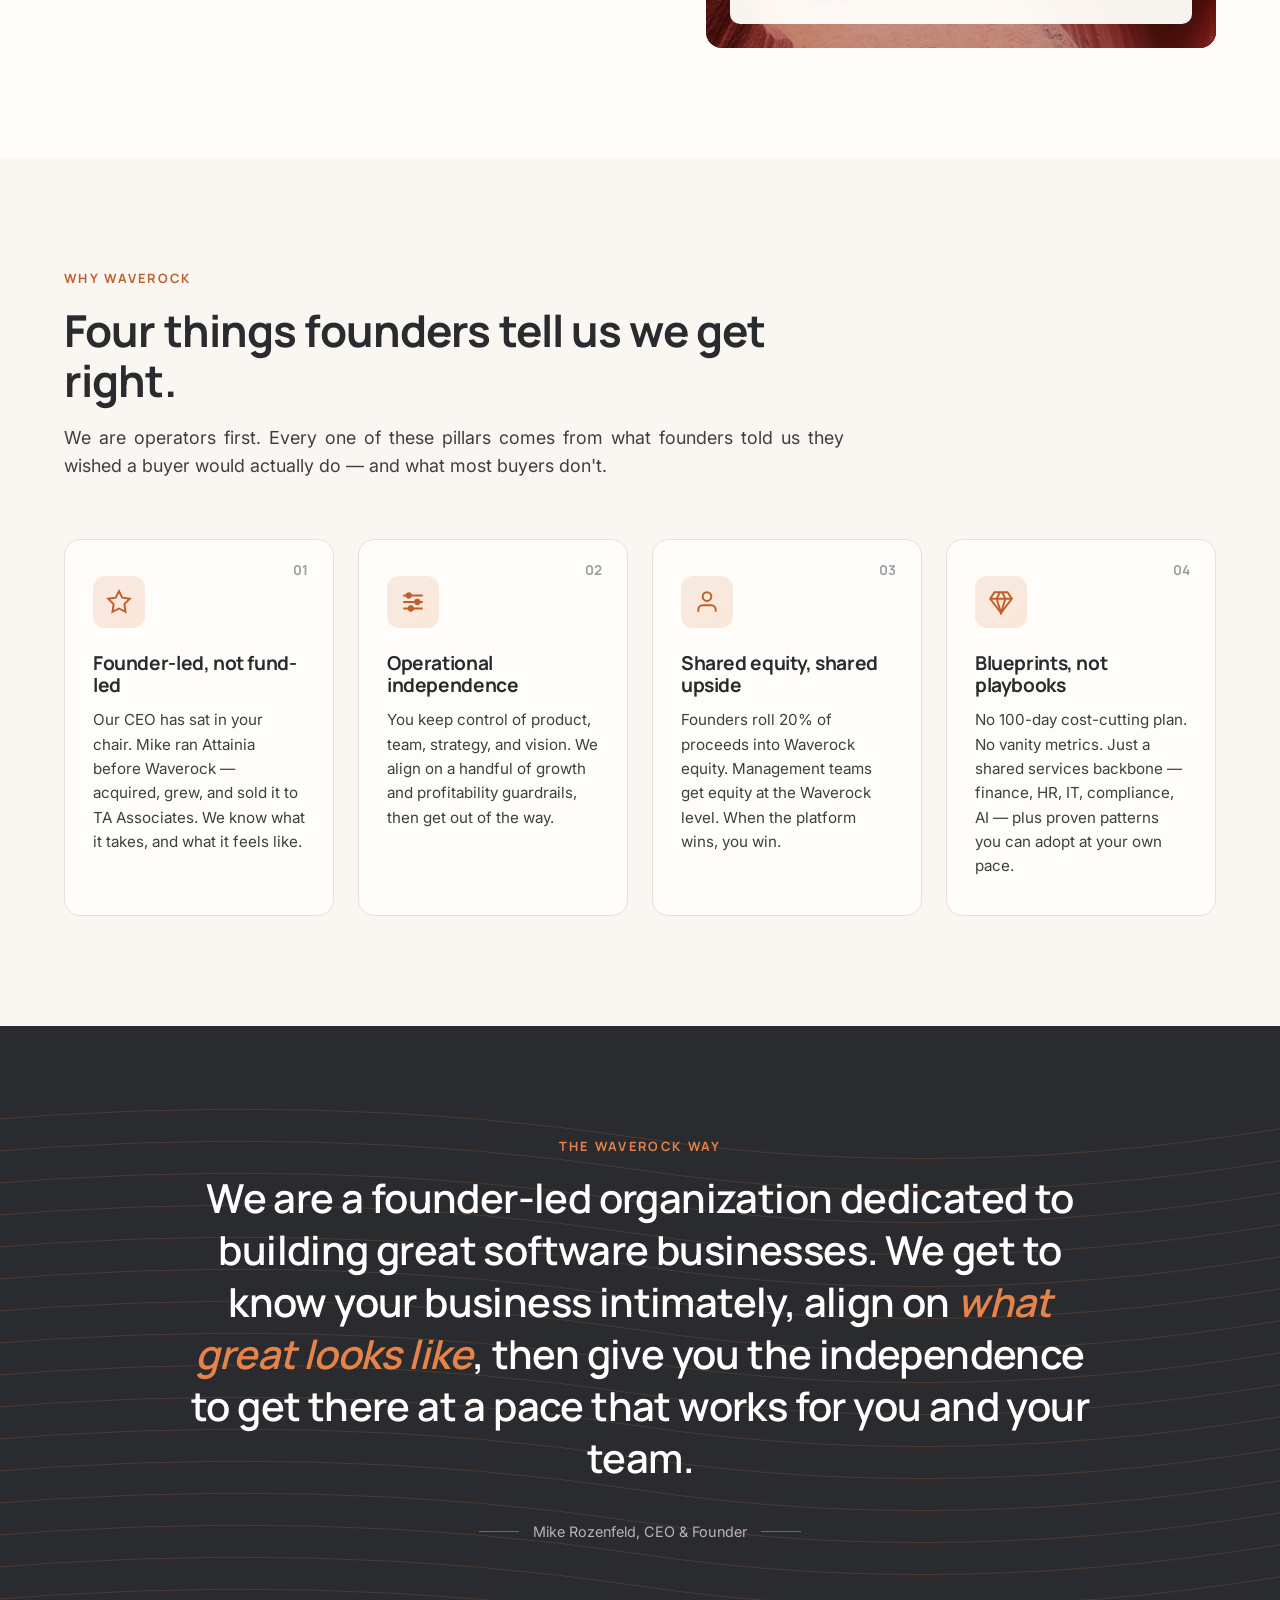
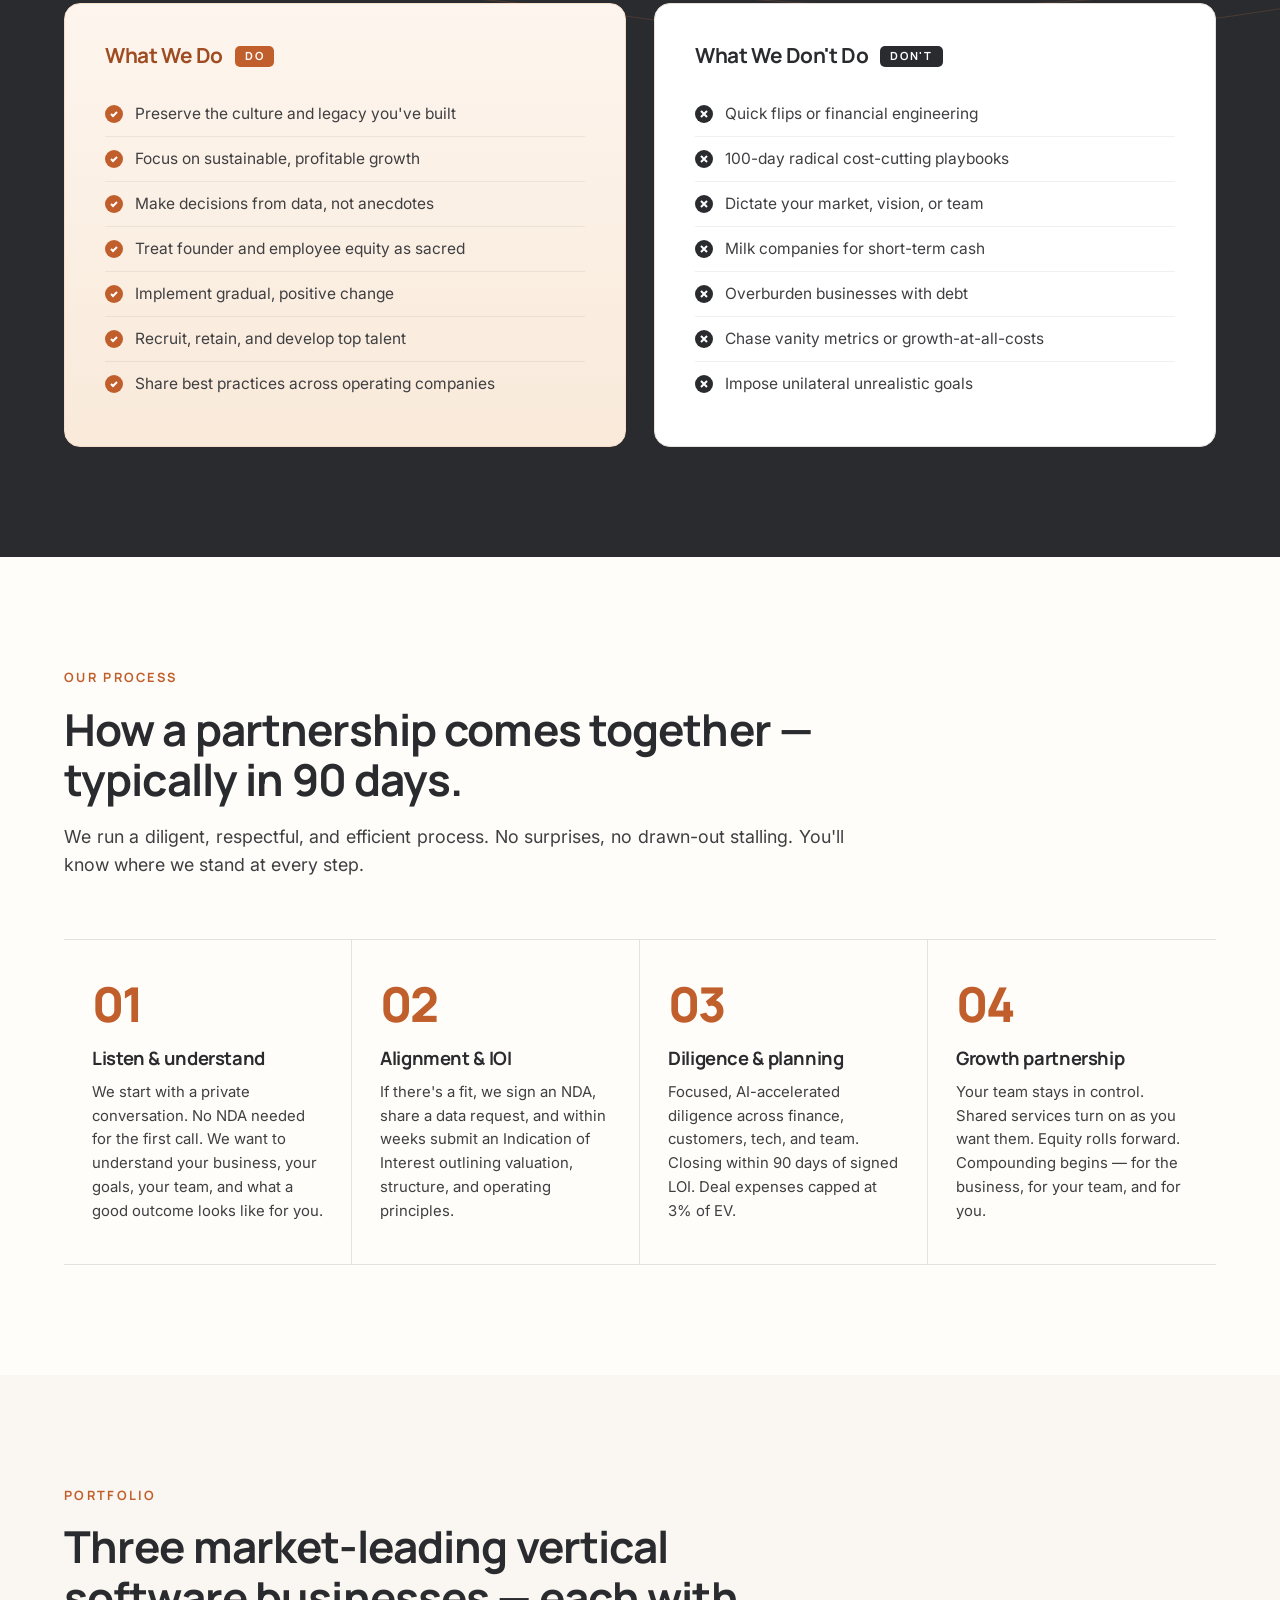
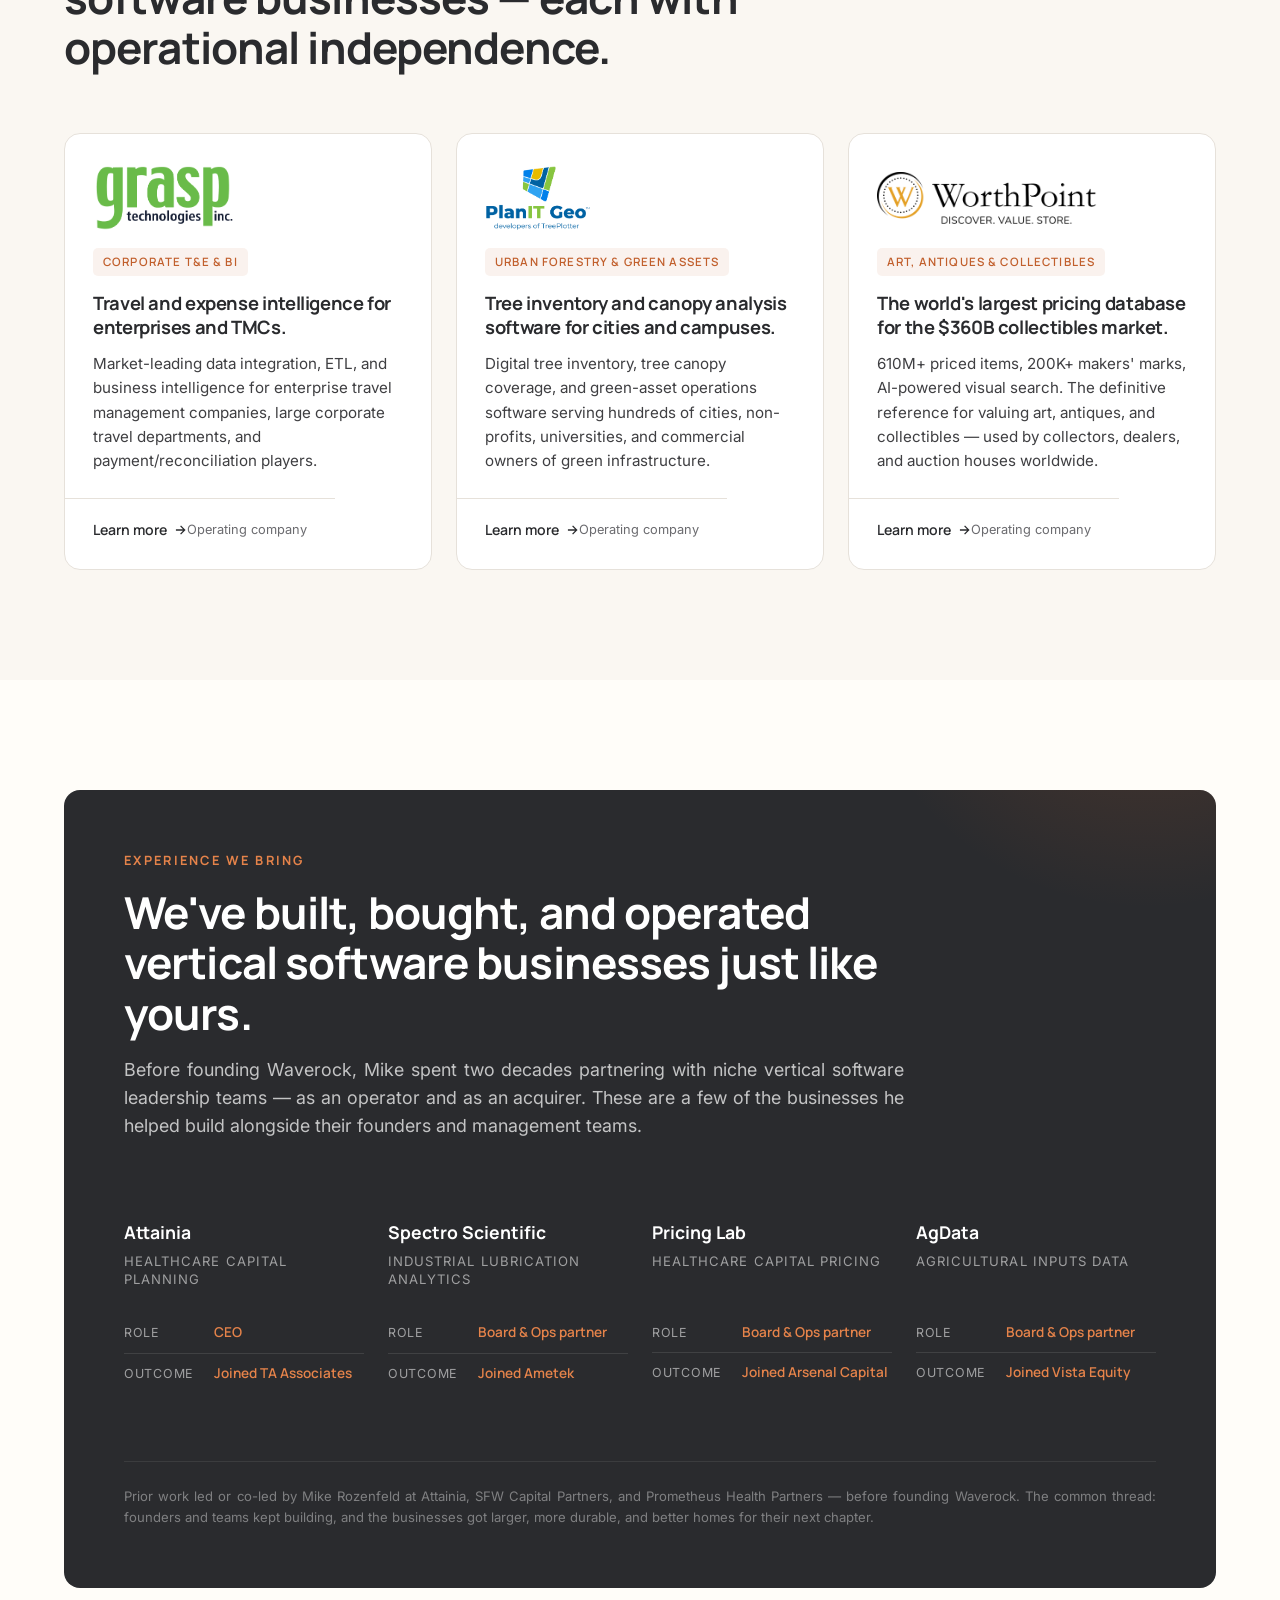
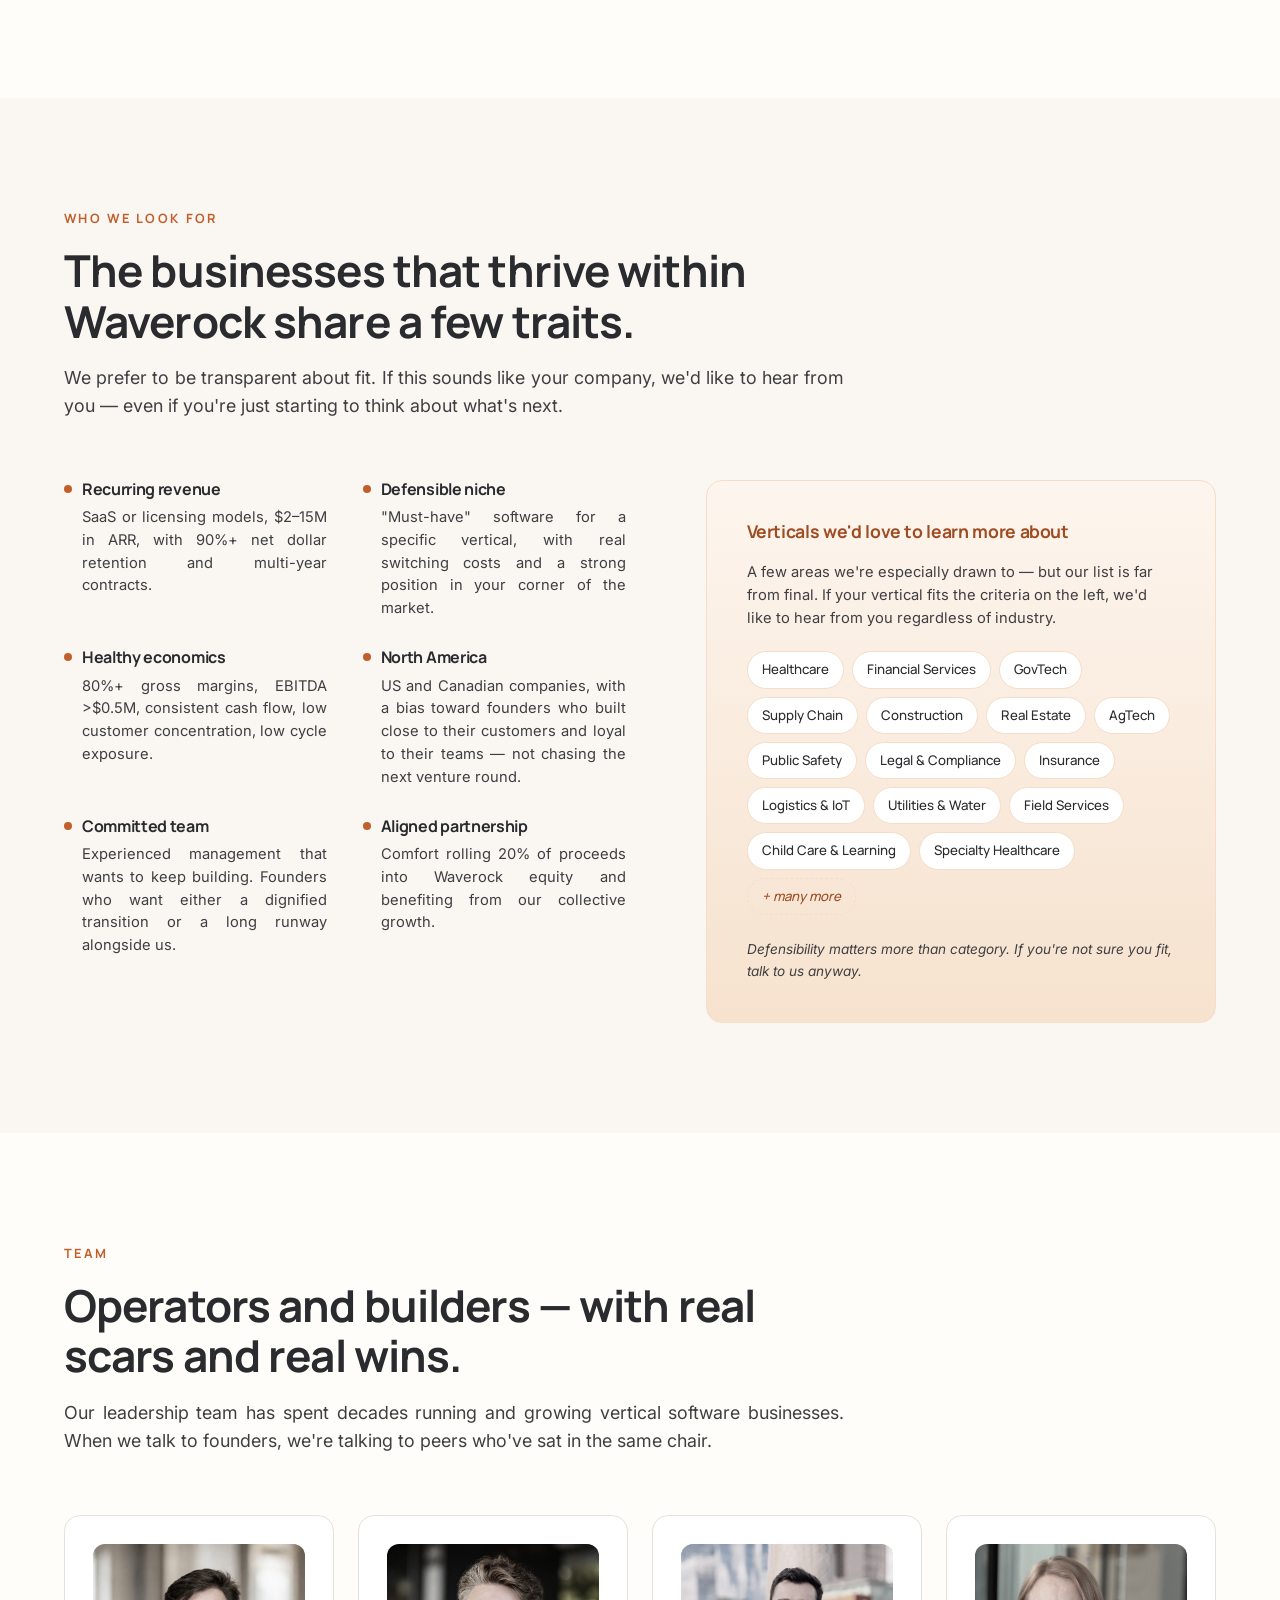
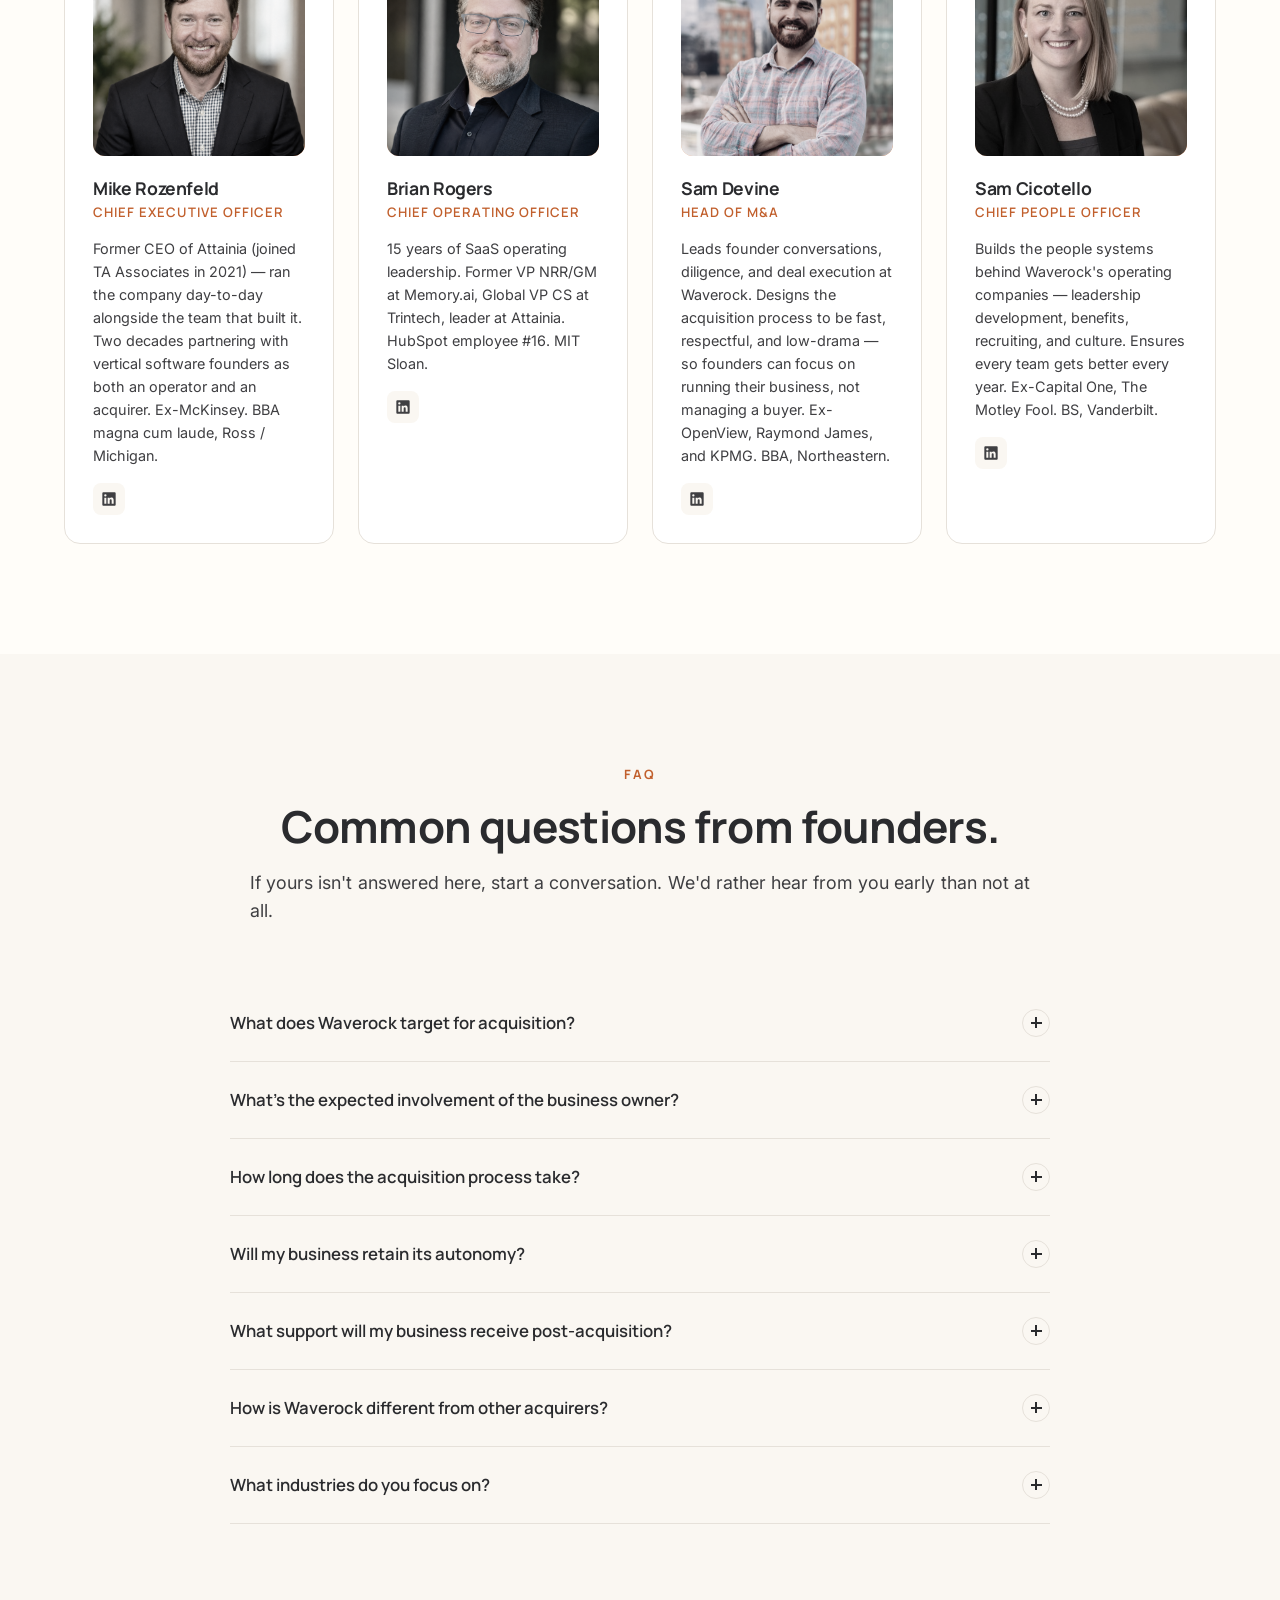
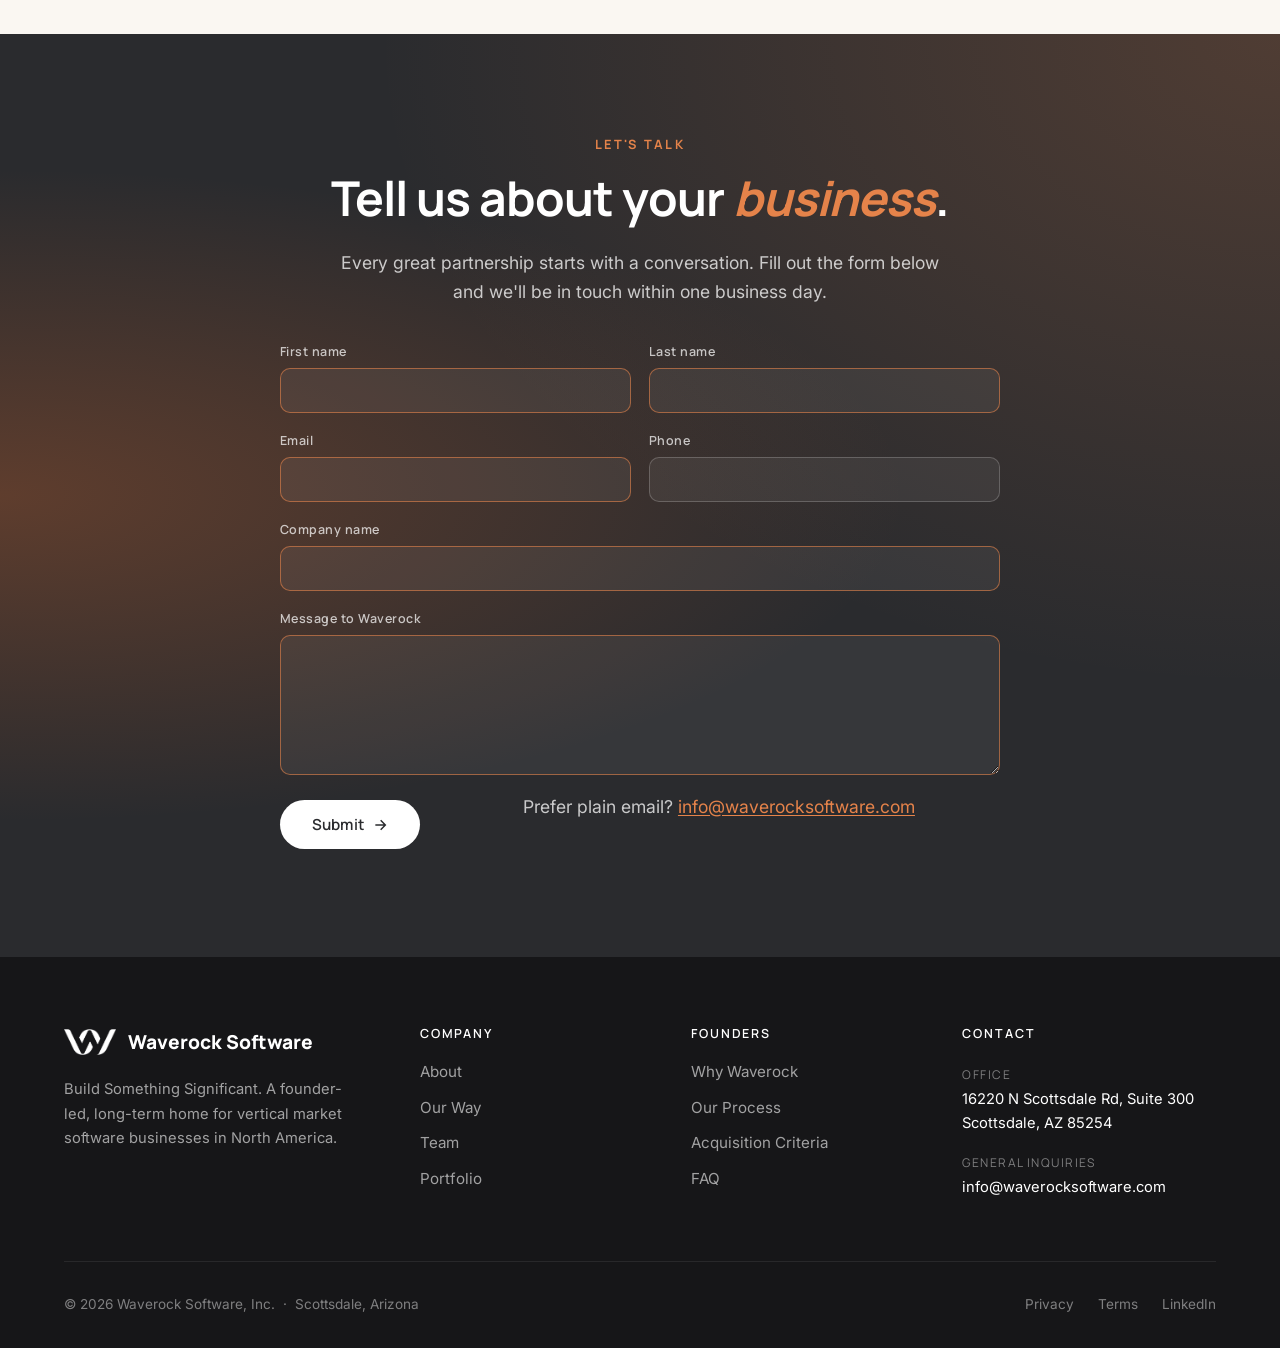
==== commit b0ca735b: "Add files via upload" ====
--- a/index.html
+++ b/index.html
@@ -604,12 +604,51 @@
   <div class="container">
     <div class="cta-inner">
       <div class="eyebrow" style="color: var(--orange-light);">Let's talk</div>
-      <h2>Curious about what a partnership could look like for your business?</h2>
-      <p>Every great partnership starts with a conversation. No obligation, no pressure, no drawn-out process. Just a real discussion about your business and what's next.</p>
-      <div style="display: flex; gap: 14px; justify-content: center; flex-wrap: wrap;">
-        <a href="mailto:info@waverocksoftware.com" class="btn btn-primary">Email Waverock <svg class="arrow" width="16" height="16" viewBox="0 0 24 24" fill="none" stroke="currentColor" stroke-width="2.2"><path d="M5 12h14M13 5l7 7-7 7"/></svg></a>
-        <a href="mailto:info@waverocksoftware.com" class="btn btn-ghost">info@waverocksoftware.com</a>
-      </div>
+      <h2>Tell us about your <em>business</em>.</h2>
+      <p>Every great partnership starts with a conversation. Fill out the form below and we'll be in touch within one business day.</p>
+
+      <form class="contact-form" id="contact-form" novalidate>
+        <div class="form-row form-row-2">
+          <div class="form-field">
+            <label for="cf-first">First name</label>
+            <input type="text" id="cf-first" name="first_name" required autocomplete="given-name"/>
+          </div>
+          <div class="form-field">
+            <label for="cf-last">Last name</label>
+            <input type="text" id="cf-last" name="last_name" required autocomplete="family-name"/>
+          </div>
+        </div>
+
+        <div class="form-row form-row-2">
+          <div class="form-field">
+            <label for="cf-email">Email</label>
+            <input type="email" id="cf-email" name="email" required autocomplete="email"/>
+          </div>
+          <div class="form-field">
+            <label for="cf-phone">Phone</label>
+            <input type="tel" id="cf-phone" name="phone" autocomplete="tel"/>
+          </div>
+        </div>
+
+        <div class="form-row">
+          <div class="form-field">
+            <label for="cf-company">Company name</label>
+            <input type="text" id="cf-company" name="company" required autocomplete="organization"/>
+          </div>
+        </div>
+
+        <div class="form-row">
+          <div class="form-field">
+            <label for="cf-message">Message to Waverock</label>
+            <textarea id="cf-message" name="message" rows="5" required></textarea>
+          </div>
+        </div>
+
+        <div class="form-submit-row">
+          <button type="submit" class="btn btn-primary">Submit <svg class="arrow" width="16" height="16" viewBox="0 0 24 24" fill="none" stroke="currentColor" stroke-width="2.2"><path d="M5 12h14M13 5l7 7-7 7"/></svg></button>
+          <p class="form-fallback">Prefer plain email? <a href="mailto:info@waverocksoftware.com">info@waverocksoftware.com</a></p>
+        </div>
+      </form>
     </div>
   </div>
 </section>
@@ -742,6 +781,30 @@
   modal.querySelectorAll('[data-modal-close]').forEach(el => el.addEventListener('click', closeCompany));
   document.addEventListener('keydown', e => { if (e.key === 'Escape' && !modal.hidden) closeCompany(); });
 
+  // Contact form: open the user's email client with a prefilled message
+  const contactForm = document.getElementById('contact-form');
+  if (contactForm) {
+    contactForm.addEventListener('submit', function(e) {
+      e.preventDefault();
+      if (!contactForm.checkValidity()) {
+        contactForm.reportValidity();
+        return;
+      }
+      const f = new FormData(contactForm);
+      const company = (f.get('company') || '').trim();
+      const subject = 'Waverock Website Submission - ' + company;
+      const body =
+        'Name: ' + (f.get('first_name') || '').trim() + ' ' + (f.get('last_name') || '').trim() + '\n' +
+        'Email: ' + (f.get('email') || '').trim() + '\n' +
+        'Phone: ' + (f.get('phone') || '').trim() + '\n' +
+        'Company: ' + company + '\n\n' +
+        'Message:\n' + (f.get('message') || '').trim() + '\n';
+      const href = 'mailto:info@waverocksoftware.com?subject=' +
+        encodeURIComponent(subject) + '&body=' + encodeURIComponent(body);
+      window.location.href = href;
+    });
+  }
+
   // FAQ accordion
   document.querySelectorAll('.faq-q').forEach(q => {
     q.addEventListener('click', () => {
@@ -772,10 +835,10 @@
 <script type="application/ld+json">
 {"@context": "https://schema.org","@type": "WebSite","@id": "https://waverocksoftware.com/#website","url": "https://waverocksoftware.com/","name": "Waverock Software","publisher": {"@id": "https://waverocksoftware.com/#organization"},"inLanguage": "en-US"}
 </script>
+
 <script type="application/ld+json">
-{"@context": "https://schema.org","@type": "FAQPage","mainEntity": [{"@type": "Question","name": "What does Waverock target for acquisition?","acceptedAnswer": {"@type": "Answer","text": "North American vertical software businesses with $2–15M ARR, 80%+ gross margins, 90%+ net retention, and a committed team."}},{"@type": "Question","name": "What's the expected involvement of the business owner?","acceptedAnswer": {"@type": "Answer","text": "You choose — keep running it, transition to chair/advisor, or step away — with 20% of proceeds rolled into Waverock equity to keep us aligned."}},{"@type": "Question","name": "How long does the acquisition process take?","acceptedAnswer": {"@type": "Answer","text": "About 90 days or fewer from signed LOI to close, with a clear timeline we commit to up front."}},{"@type": "Question","name": "Will my business retain its autonomy?","acceptedAnswer": {"@type": "Answer","text": "Yes — your team keeps control of product, customers, hiring, and vision; we align on a few growth and profitability guardrails, not the day-to-day."}},{"@type": "Question","name": "What support will my business receive post-acquisition?","acceptedAnswer": {"@type": "Answer","text": "Optional shared services across finance, HR, legal, AI, security and compliance, procurement, and benefits — you turn on what you need, when you need it."}},{"@type": "Question","name": "How is Waverock different from other acquirers?","acceptedAnswer": {"@type": "Answer","text": "A founder-led holding company built for long-term ownership — not a 4–6 year fund cycle — using shared patterns (\"Blueprints\") instead of one-size-fits-all playbooks."}},{"@type": "Question","name": "What industries do you focus on?","acceptedAnswer": {"@type": "Answer","text": "Niche verticals with defensibility and recurring revenue — healthcare, financial services, GovTech, supply chain, construction, AgTech, and many others where great vertical software gets built."}}]}
+{"@context": "https://schema.org","@type": "FAQPage","mainEntity": [{"@type": "Question","name": "What does Waverock target for acquisition?","acceptedAnswer": {"@type": "Answer","text": "North American vertical software businesses with $2–15M ARR, 80%+ gross margins, 90%+ net retention, and a committed team."}},{"@type": "Question","name": "What's the expected involvement of the business owner?","acceptedAnswer": {"@type": "Answer","text": "You choose — keep running it, transition to chair/advisor, or step away — with 20% of proceeds rolled into Waverock equity to keep us aligned."}},{"@type": "Question","name": "How long does the acquisition process take?","acceptedAnswer": {"@type": "Answer","text": "About 90 days or fewer from signed LOI to close, with a clear timeline we commit to up front."}},{"@type": "Question","name": "Will my business retain its autonomy?","acceptedAnswer": {"@type": "Answer","text": "Yes — your team keeps control of product, customers, hiring, and vision; we align on a few growth and profitability guardrails, not the day-to-day."}},{"@type": "Question","name": "What support will my business receive post-acquisition?","acceptedAnswer": {"@type": "Answer","text": "Optional shared services across finance, HR, legal, AI, security and compliance, procurement, and benefits — you turn on what you need, when you need it."}},{"@type": "Question","name": "How is Waverock different from other acquirers?","acceptedAnswer": {"@type": "Answer","text": "A founder-led holding company built for permanent ownership — not a 4–6 year fund cycle — using shared patterns (\"Blueprints\") instead of one-size-fits-all playbooks."}},{"@type": "Question","name": "What industries do you focus on?","acceptedAnswer": {"@type": "Answer","text": "Niche verticals with defensibility and recurring revenue — healthcare, financial services, GovTech, supply chain, construction, AgTech, and many others where great vertical software gets built."}}]}
 </script>
 
 </body>
 </html>
-                                                                                                                                                                                                                                                                                                                                                                                                                                                                                                                                                                                    
--- a/site.css
+++ b/site.css
@@ -1031,3 +1031,81 @@
   .legal-body { font-size: 0.95rem; }
   .legal-body h2 { font-size: 1.18rem; margin-top: 36px; }
 }
+
+/* ============ CONTACT FORM (inside .cta-band) ============ */
+.contact-form {
+  max-width: 720px;
+  margin: 12px auto 0;
+  text-align: left;
+}
+.form-row {
+  display: grid;
+  grid-template-columns: 1fr;
+  gap: 18px;
+  margin-bottom: 18px;
+}
+.form-row-2 { grid-template-columns: 1fr 1fr; }
+.form-field { display: flex; flex-direction: column; gap: 6px; }
+.form-field label {
+  font-family: var(--font-display);
+  font-size: 0.78rem;
+  font-weight: 600;
+  color: rgba(255, 255, 255, 0.72);
+  letter-spacing: 0.04em;
+}
+.form-field input,
+.form-field textarea {
+  background: rgba(255, 255, 255, 0.06);
+  border: 1px solid rgba(255, 255, 255, 0.20);
+  border-radius: var(--radius);
+  padding: 12px 16px;
+  color: white;
+  font-family: var(--font-body);
+  font-size: 0.95rem;
+  transition: border-color var(--transition), background var(--transition), box-shadow var(--transition);
+  width: 100%;
+}
+.form-field input:focus,
+.form-field textarea:focus {
+  outline: none;
+  border-color: var(--orange-light);
+  background: rgba(255, 255, 255, 0.10);
+  box-shadow: 0 0 0 3px rgba(229, 131, 74, 0.15);
+}
+.form-field input:invalid:not(:placeholder-shown),
+.form-field textarea:invalid:not(:placeholder-shown) {
+  border-color: rgba(229, 131, 74, 0.6);
+}
+.form-field input::placeholder,
+.form-field textarea::placeholder { color: rgba(255, 255, 255, 0.35); }
+.form-field textarea {
+  resize: vertical;
+  min-height: 130px;
+  line-height: 1.5;
+  font-family: var(--font-body);
+}
+.form-submit-row {
+  display: flex;
+  align-items: center;
+  justify-content: space-between;
+  gap: 18px;
+  margin-top: 12px;
+  flex-wrap: wrap;
+}
+.form-submit-row .btn { padding: 14px 32px; }
+.form-fallback {
+  margin: 0;
+  font-size: 0.88rem;
+  color: rgba(255, 255, 255, 0.55);
+}
+.form-fallback a {
+  color: var(--orange-light);
+  text-decoration: underline;
+  text-underline-offset: 2px;
+}
+.form-fallback a:hover { color: white; }
+
+@media (max-width: 700px) {
+  .form-row-2 { grid-template-columns: 1fr; }
+  .form-submit-row { justify-content: center; text-align: center; }
+}
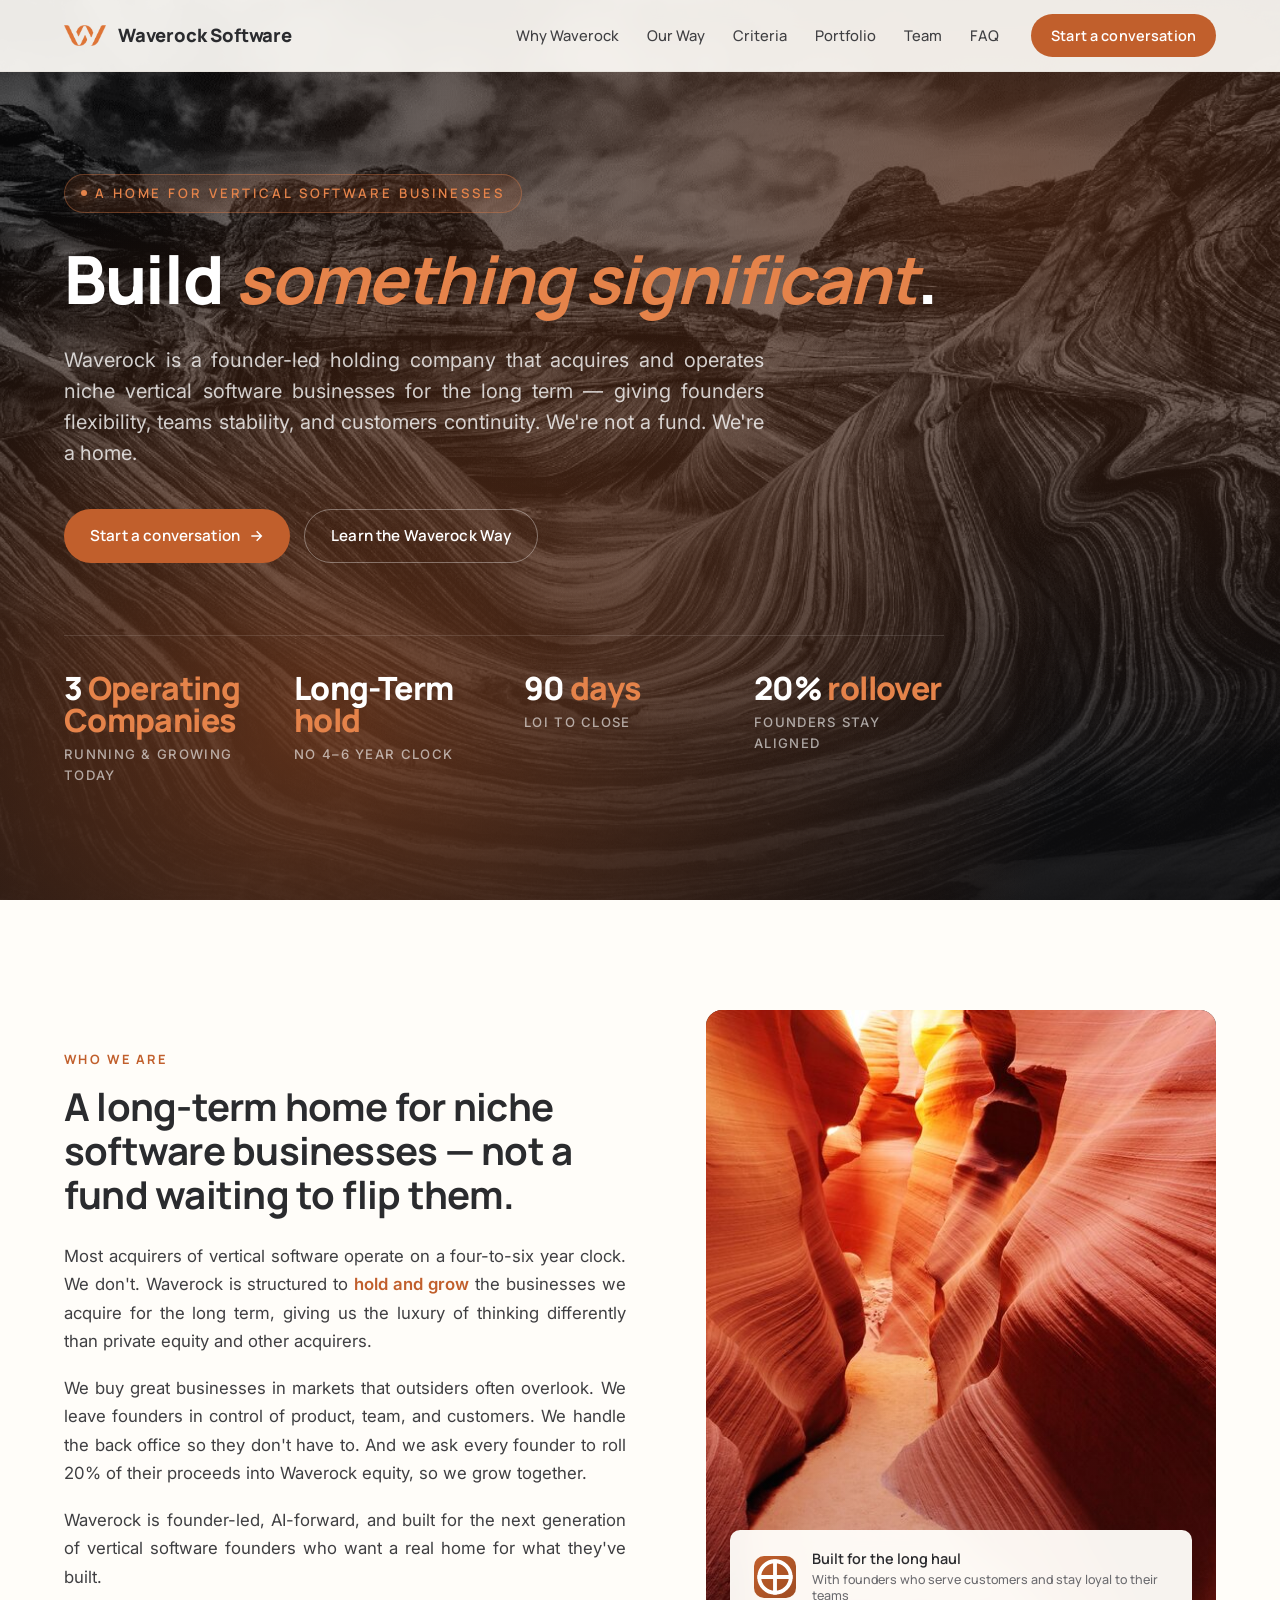
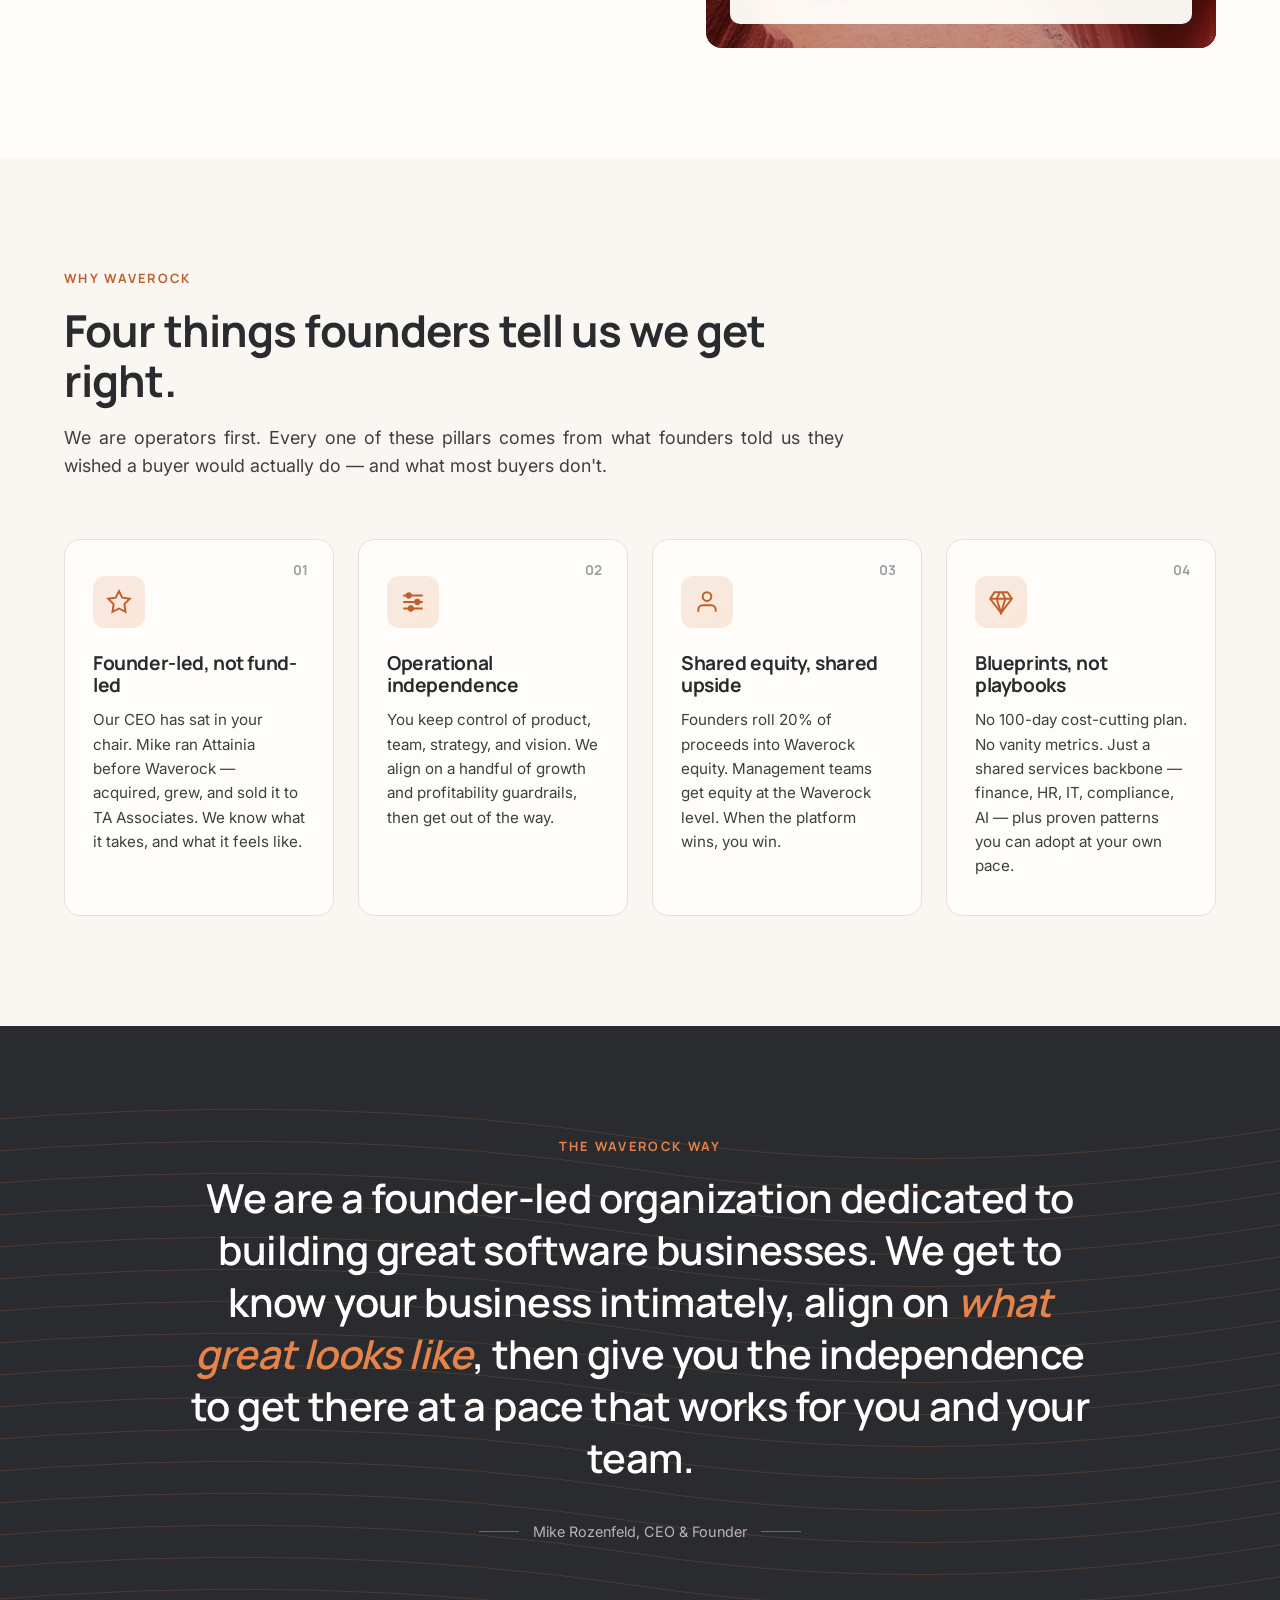
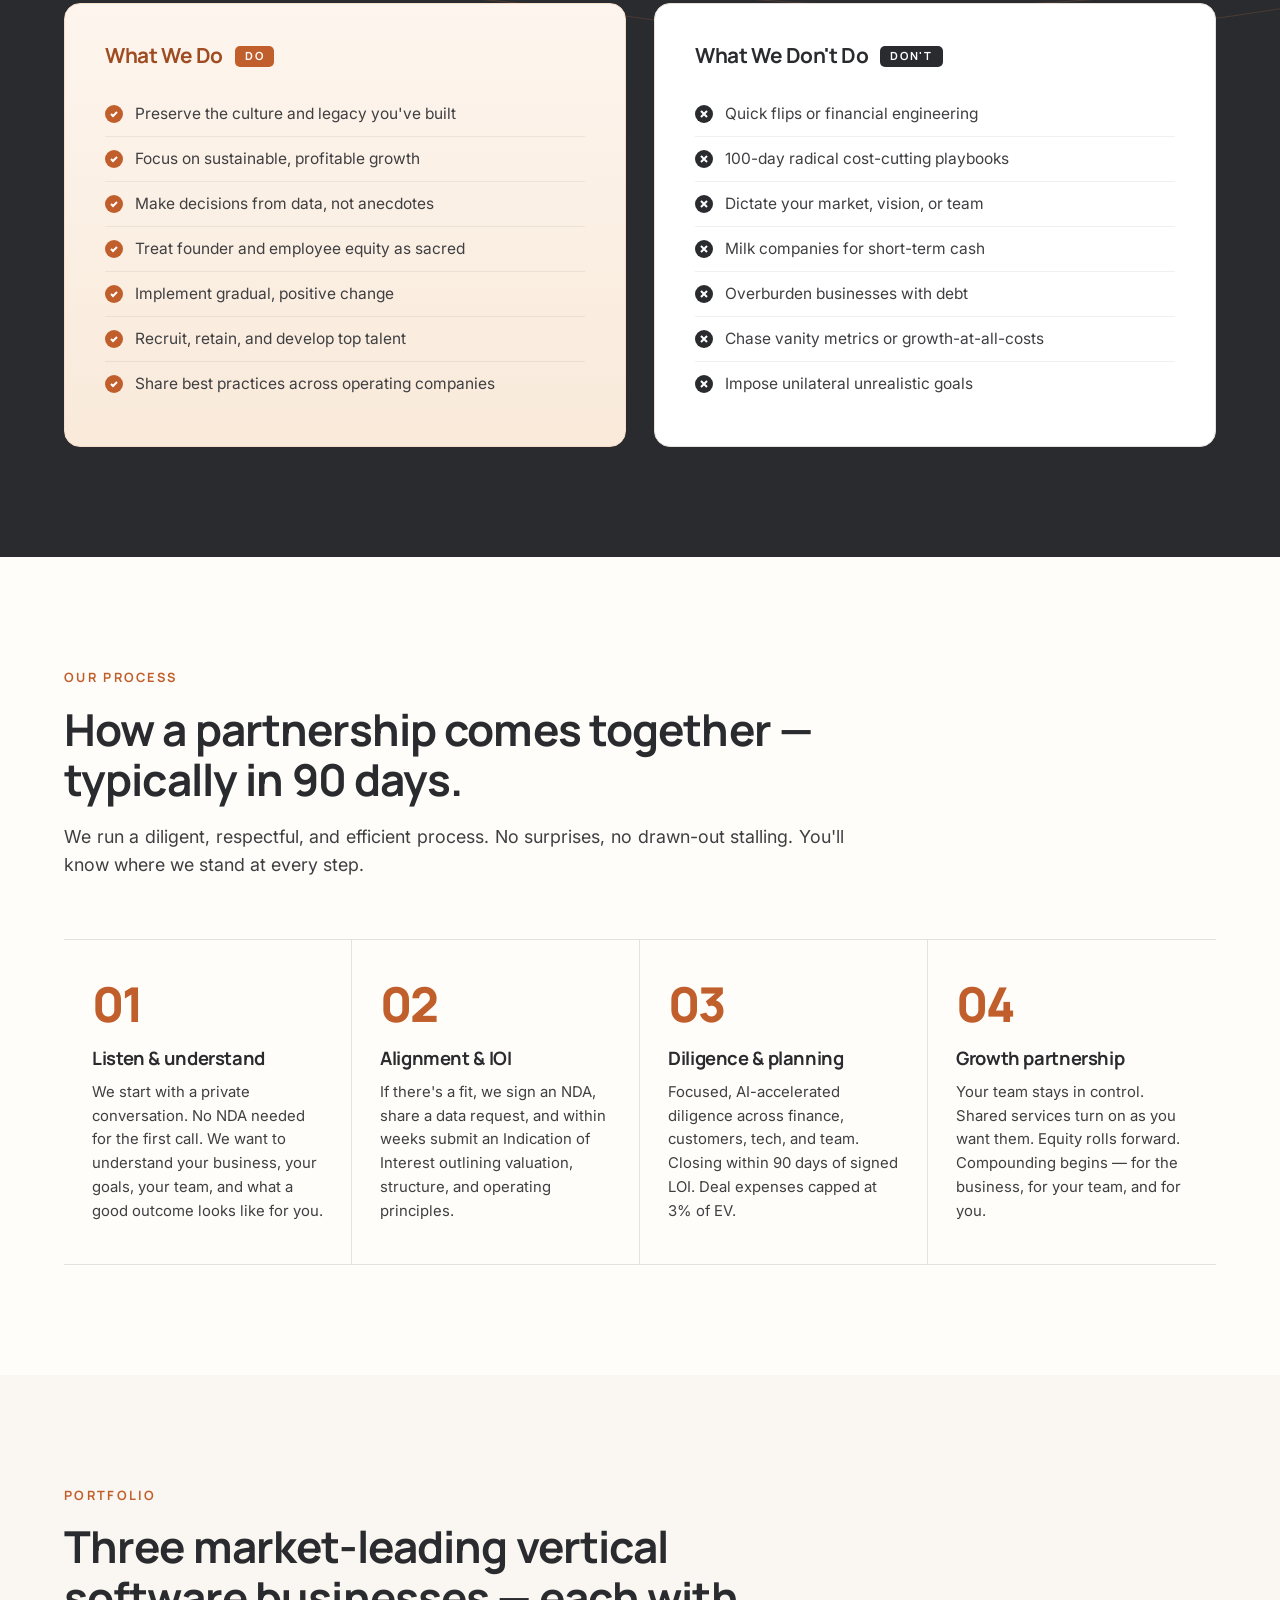
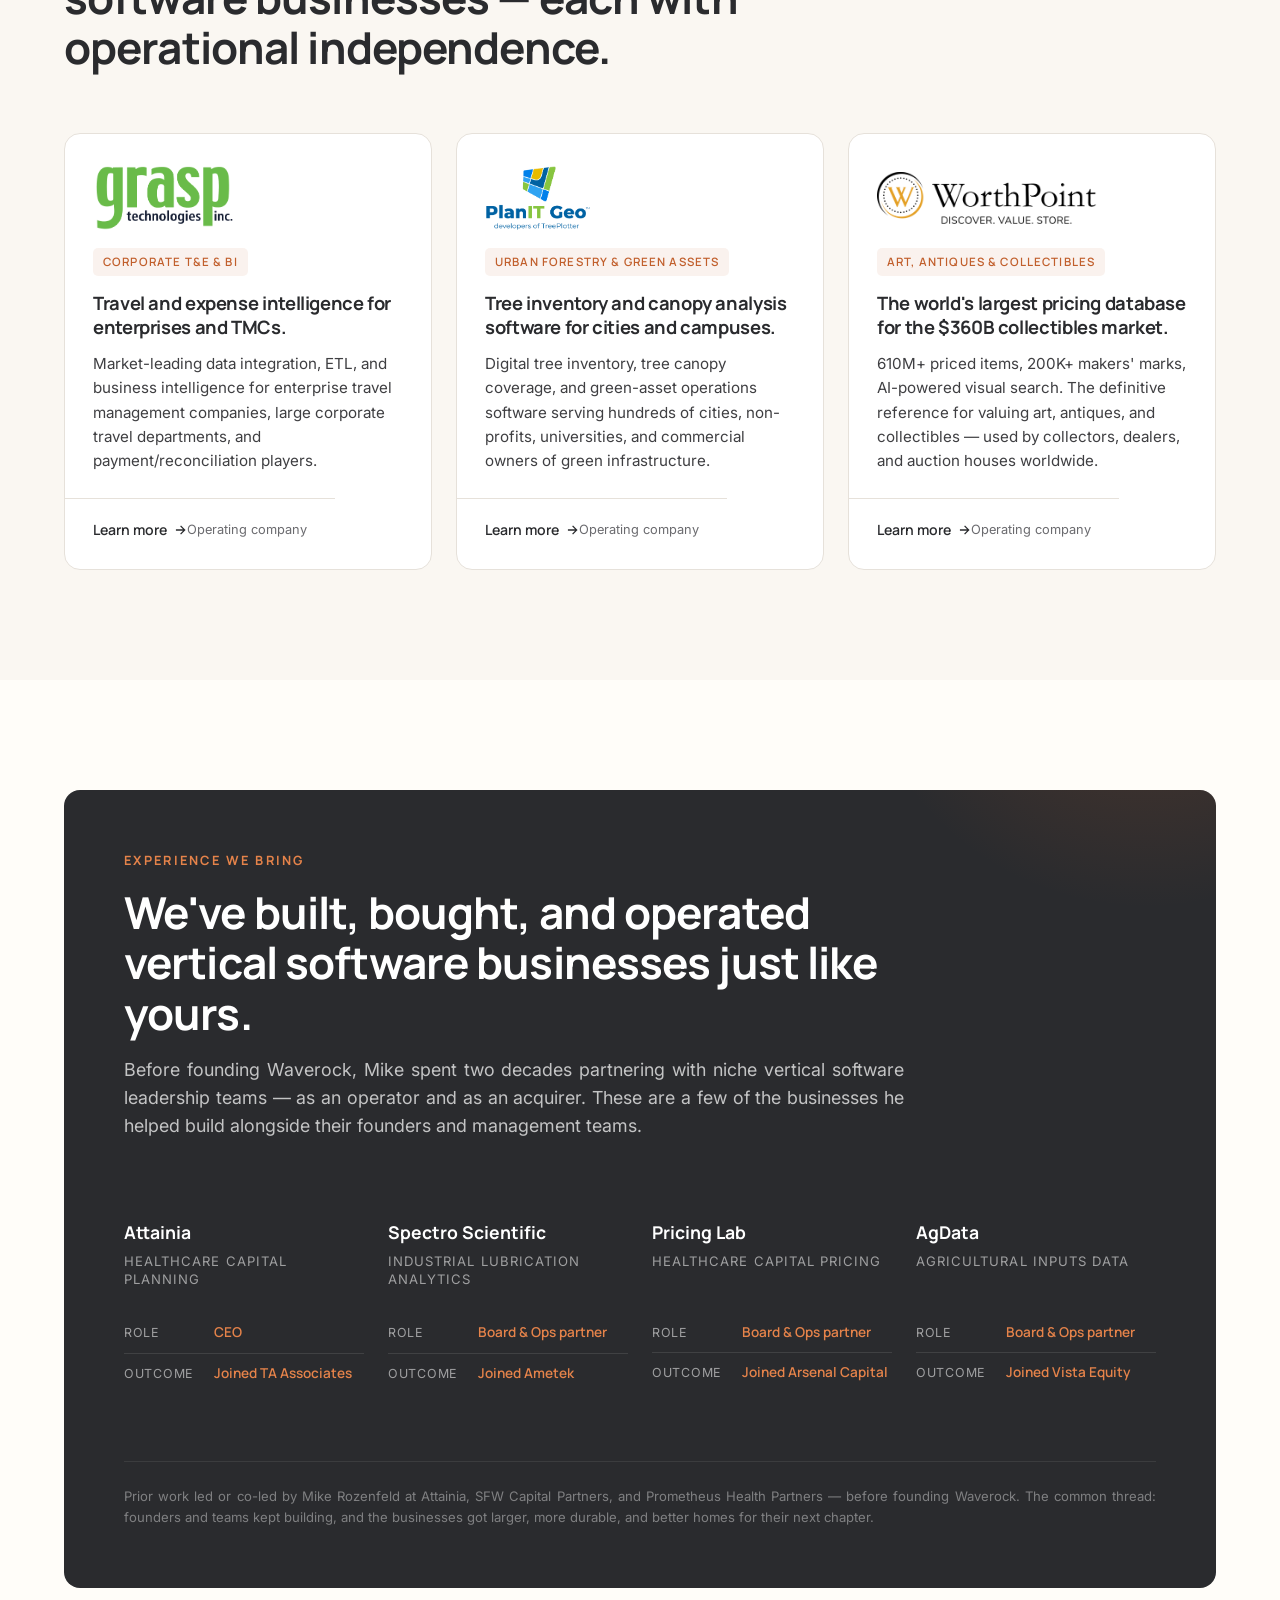
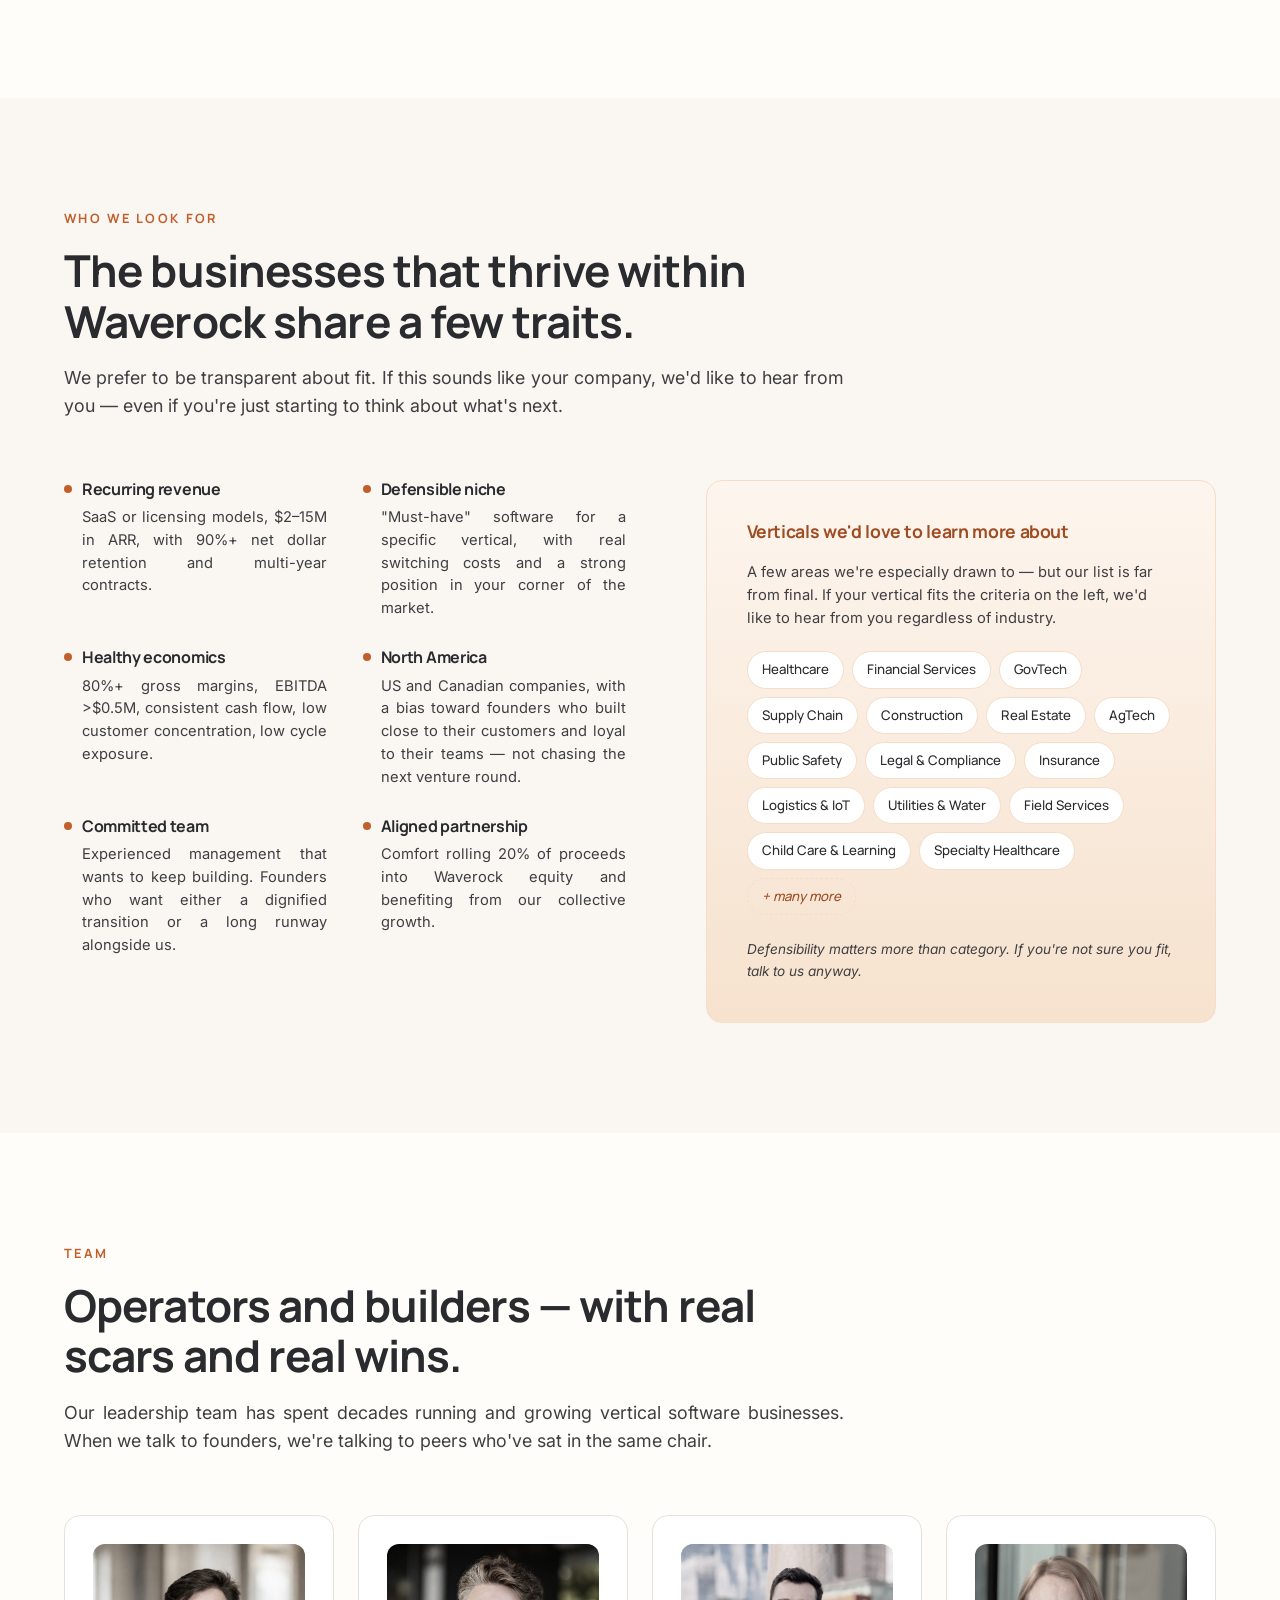
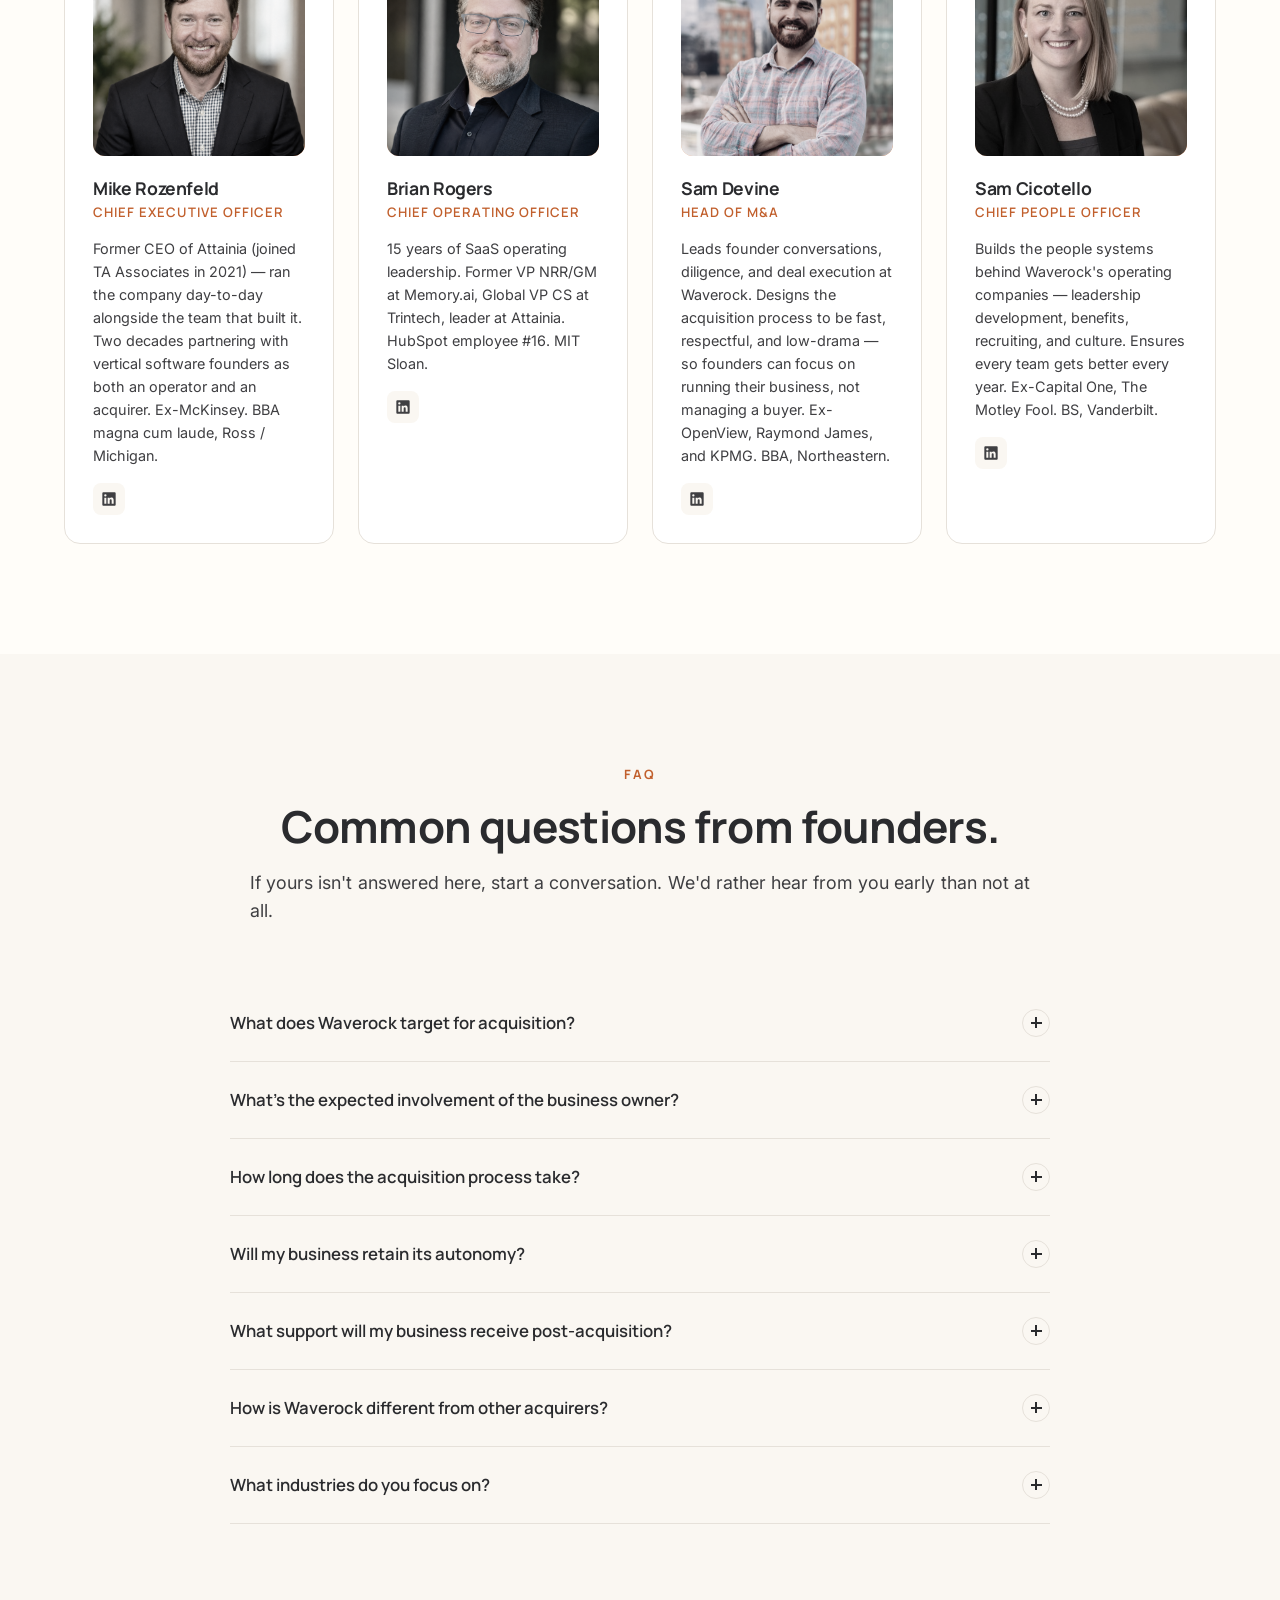
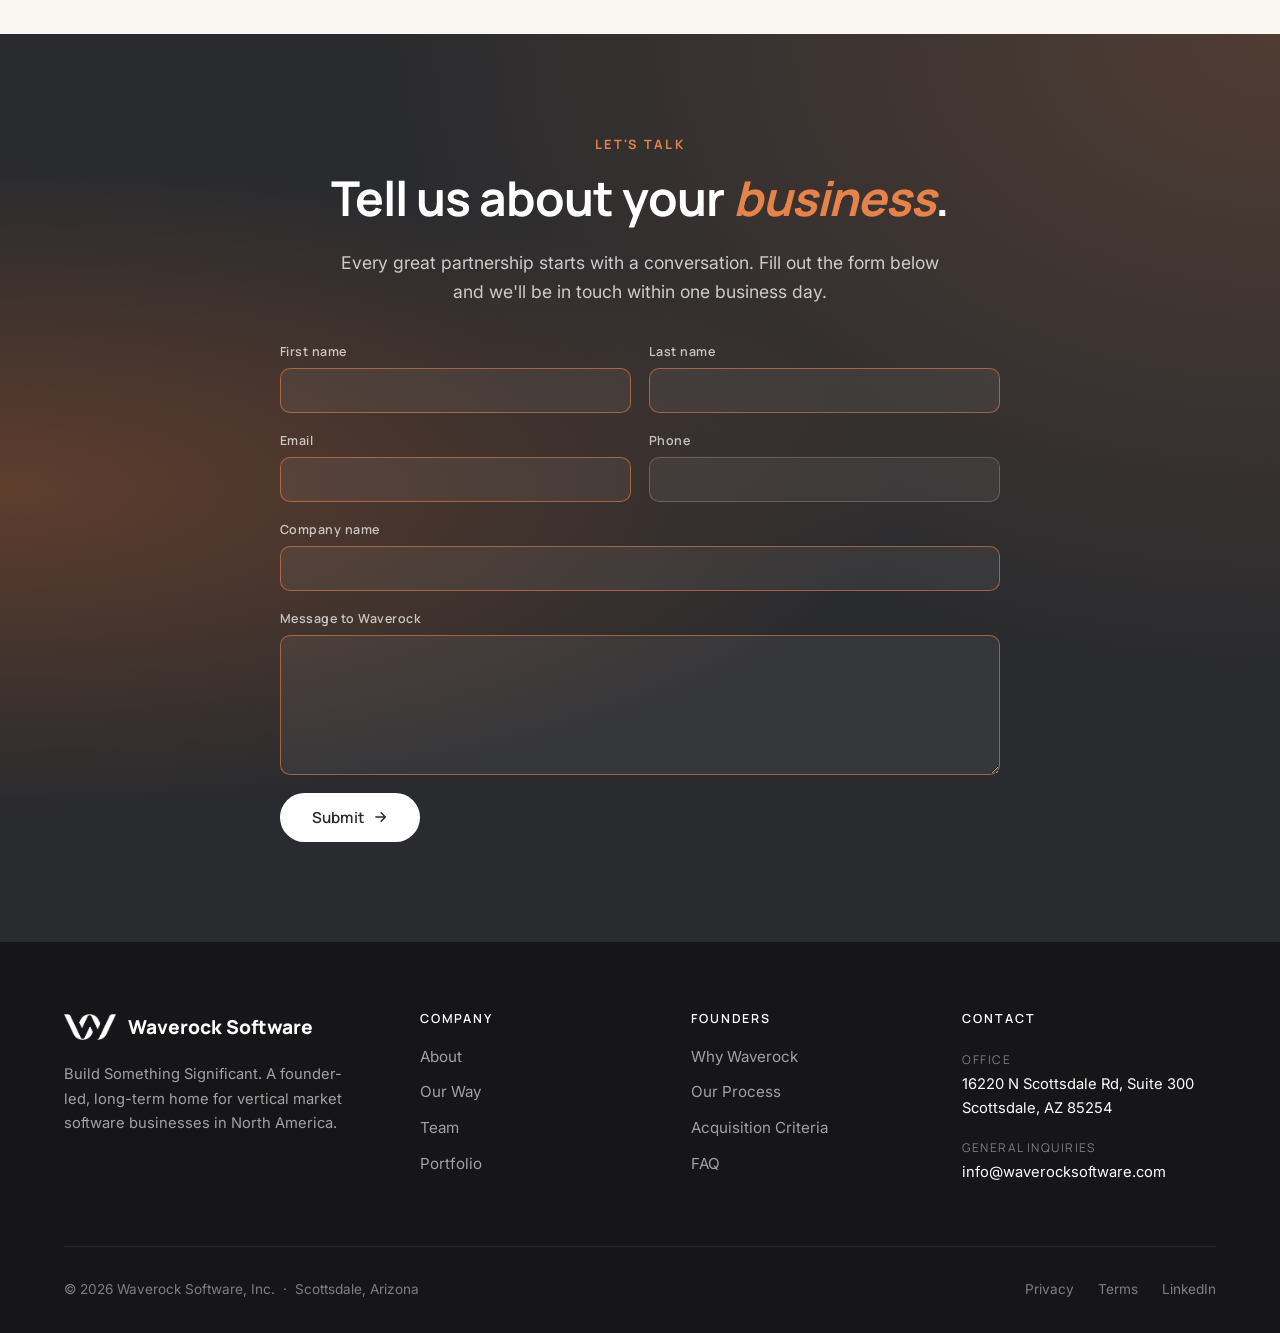
==== commit 6d9303e3: "Add files via upload" ====
--- a/index.html
+++ b/index.html
@@ -607,7 +607,20 @@
       <h2>Tell us about your <em>business</em>.</h2>
       <p>Every great partnership starts with a conversation. Fill out the form below and we'll be in touch within one business day.</p>
 
-      <form class="contact-form" id="contact-form" novalidate>
+      <form class="contact-form"
+            id="contact-form"
+            name="contact"
+            method="POST"
+            action="/?form=contact-success"
+            data-netlify="true"
+            data-netlify-honeypot="bot-field">
+        <!-- Required by Netlify Forms so the build-scanner finds the form name. -->
+        <input type="hidden" name="form-name" value="contact"/>
+        <!-- Honeypot: bots fill this; humans don't see it. -->
+        <p class="form-honeypot" aria-hidden="true">
+          <label>Don't fill this out if you're human: <input name="bot-field"/></label>
+        </p>
+
         <div class="form-row form-row-2">
           <div class="form-field">
             <label for="cf-first">First name</label>
@@ -645,10 +658,21 @@
         </div>
 
         <div class="form-submit-row">
-          <button type="submit" class="btn btn-primary">Submit <svg class="arrow" width="16" height="16" viewBox="0 0 24 24" fill="none" stroke="currentColor" stroke-width="2.2"><path d="M5 12h14M13 5l7 7-7 7"/></svg></button>
-          <p class="form-fallback">Prefer plain email? <a href="mailto:info@waverocksoftware.com">info@waverocksoftware.com</a></p>
+          <button type="submit" class="btn btn-primary" id="contact-submit">Submit <svg class="arrow" width="16" height="16" viewBox="0 0 24 24" fill="none" stroke="currentColor" stroke-width="2.2"><path d="M5 12h14M13 5l7 7-7 7"/></svg></button>
         </div>
       </form>
+
+      <!-- Shown after successful submission (replaces the form via JS). -->
+      <div class="contact-form-success" id="contact-form-success" hidden role="status" aria-live="polite">
+        <div class="contact-form-success-icon" aria-hidden="true">
+          <svg width="44" height="44" viewBox="0 0 24 24" fill="none" stroke="currentColor" stroke-width="2.2" stroke-linecap="round" stroke-linejoin="round">
+            <circle cx="12" cy="12" r="10"/>
+            <path d="M8 12.5l2.5 2.5L16 9"/>
+          </svg>
+        </div>
+        <h3>Thanks &mdash; we've got it.</h3>
+        <p>Your message is on its way to <a href="mailto:info@waverocksoftware.com">info@waverocksoftware.com</a>. We'll be in touch within one business day.</p>
+      </div>
     </div>
   </div>
 </section>
@@ -781,8 +805,10 @@
   modal.querySelectorAll('[data-modal-close]').forEach(el => el.addEventListener('click', closeCompany));
   document.addEventListener('keydown', e => { if (e.key === 'Escape' && !modal.hidden) closeCompany(); });
 
-  // Contact form: open the user's email client with a prefilled message
+  // Contact form: AJAX submit to Netlify Forms (server-side capture, no email-client needed).
   const contactForm = document.getElementById('contact-form');
+  const contactSuccess = document.getElementById('contact-form-success');
+  const contactSubmit = document.getElementById('contact-submit');
   if (contactForm) {
     contactForm.addEventListener('submit', function(e) {
       e.preventDefault();
@@ -790,18 +816,50 @@
         contactForm.reportValidity();
         return;
       }
-      const f = new FormData(contactForm);
-      const company = (f.get('company') || '').trim();
-      const subject = 'Waverock Website Submission - ' + company;
-      const body =
-        'Name: ' + (f.get('first_name') || '').trim() + ' ' + (f.get('last_name') || '').trim() + '\n' +
-        'Email: ' + (f.get('email') || '').trim() + '\n' +
-        'Phone: ' + (f.get('phone') || '').trim() + '\n' +
-        'Company: ' + company + '\n\n' +
-        'Message:\n' + (f.get('message') || '').trim() + '\n';
-      const href = 'mailto:info@waverocksoftware.com?subject=' +
-        encodeURIComponent(subject) + '&body=' + encodeURIComponent(body);
-      window.location.href = href;
+      // Disable submit during transit
+      if (contactSubmit) {
+        contactSubmit.disabled = true;
+        contactSubmit.dataset.originalText = contactSubmit.innerText;
+        contactSubmit.innerText = 'Sending…';
+      }
+      // Build URL-encoded body for Netlify (they want application/x-www-form-urlencoded with form-name)
+      const data = new FormData(contactForm);
+      const params = new URLSearchParams();
+      data.forEach(function(value, key) { params.append(key, value); });
+      // Netlify accepts POST to any path on the site — using '/' is conventional.
+      fetch('/', {
+        method: 'POST',
+        headers: { 'Content-Type': 'application/x-www-form-urlencoded' },
+        body: params.toString()
+      })
+        .then(function(resp) {
+          if (!resp.ok) throw new Error('Form submission failed: HTTP ' + resp.status);
+          // Replace form with the success message.
+          contactForm.hidden = true;
+          if (contactSuccess) {
+            contactSuccess.hidden = false;
+            contactSuccess.scrollIntoView({ behavior: 'smooth', block: 'center' });
+          }
+        })
+        .catch(function(err) {
+          // Re-enable submit and fall back to mailto: so the message still reaches us.
+          if (contactSubmit) {
+            contactSubmit.disabled = false;
+            contactSubmit.innerText = contactSubmit.dataset.originalText || 'Submit';
+          }
+          const f = new FormData(contactForm);
+          const company = (f.get('company') || '').trim();
+          const subject = 'Waverock Website Submission - ' + company;
+          const body =
+            'Name: ' + (f.get('first_name') || '').trim() + ' ' + (f.get('last_name') || '').trim() + '\n' +
+            'Email: ' + (f.get('email') || '').trim() + '\n' +
+            'Phone: ' + (f.get('phone') || '').trim() + '\n' +
+            'Company: ' + company + '\n\n' +
+            'Message:\n' + (f.get('message') || '').trim() + '\n';
+          alert('We could not deliver your message through the website. Opening your email client as a fallback — your message will still reach us.');
+          window.location.href = 'mailto:info@waverocksoftware.com?subject=' +
+            encodeURIComponent(subject) + '&body=' + encodeURIComponent(body);
+        });
     });
   }
 
@@ -828,17 +886,15 @@
   }, { threshold: 0.08, rootMargin: '0px 0px -60px 0px' });
   reveals.forEach(el => io.observe(el));
 </script>
-
 <script type="application/ld+json">
-{"@context": "https://schema.org","@type": "Organization","@id": "https://waverocksoftware.com/#organization","name": "Waverock Software","url": "https://waverocksoftware.com/","logo": "https://waverocksoftware.com/assets/waverock-lockup-color.png","image": "https://waverocksoftware.com/assets/og-image.jpg","description": "A founder-led, long-term holding company that acquires and operates niche vertical software businesses in North America.","slogan": "Build Something Significant","foundingLocation": {"@type": "Place","name": "Scottsdale, Arizona"},"address": {"@type": "PostalAddress","streetAddress": "16220 N Scottsdale Rd, Suite 300","addressLocality": "Scottsdale","addressRegion": "AZ","postalCode": "85254","addressCountry": "US"},"email": "info@waverocksoftware.com","sameAs": ["https://www.linkedin.com/company/waverocksoftware/"],"knowsAbout": ["Vertical software acquisition","Long-term holding company","Permanent capital","B2B SaaS","Vertical SaaS","Founder-led acquisition","AI-first strategy"],"areaServed": [{"@type": "Country","name": "United States"},{"@type": "Country","name": "Canada"}],"founder": {"@type": "Person","name": "Mike Rozenfeld","jobTitle": "CEO & Founder","image": "https://waverocksoftware.com/assets/Mike%20Rozenfeld.jpg","sameAs": ["https://www.linkedin.com/in/mikerozenfeld/"],"alumniOf": [{"@type": "Organization","name": "Ross School of Business — University of Michigan"},{"@type": "Organization","name": "McKinsey & Company"}],"knowsAbout": ["Vertical software","Holding company operations","M&A","CEO operating","Healthcare capital planning"],"worksFor": {"@id": "https://waverocksoftware.com/#organization"}},"employee": [{"@type": "Person","name": "Mike Rozenfeld","jobTitle": "CEO & Founder","image": "https://waverocksoftware.com/assets/Mike%20Rozenfeld.jpg","sameAs": ["https://www.linkedin.com/in/mikerozenfeld/"],"alumniOf": [{"@type": "Organization","name": "Ross School of Business — University of Michigan"},{"@type": "Organization","name": "McKinsey & Company"}],"knowsAbout": ["Vertical software","Holding company operations","M&A","CEO operating","Healthcare capital planning"],"worksFor": {"@id": "https://waverocksoftware.com/#organization"}},{"@type": "Person","name": "Brian Rogers","jobTitle": "Chief Operating Officer","image": "https://waverocksoftware.com/assets/Brian%20Rogers.jpg","sameAs": ["https://www.linkedin.com/in/brianrogers-/"],"alumniOf": [{"@type": "Organization","name": "MIT Sloan School of Management"}],"knowsAbout": ["SaaS operations","Customer success","Net revenue retention"],"worksFor": {"@id": "https://waverocksoftware.com/#organization"}},{"@type": "Person","name": "Sam Devine","jobTitle": "Head of M&A","image": "https://waverocksoftware.com/assets/Sam%20Devine.png","sameAs": ["https://www.linkedin.com/in/s-devine/"],"alumniOf": [{"@type": "Organization","name": "Northeastern University"}],"knowsAbout": ["M&A","Diligence","Deal execution","Vertical software acquisition"],"worksFor": {"@id": "https://waverocksoftware.com/#organization"}},{"@type": "Person","name": "Sam Cicotello","jobTitle": "Chief People Officer","image": "https://waverocksoftware.com/assets/Sam%20Cicotello.jpg","sameAs": ["https://www.linkedin.com/in/sam-cicotello/"],"alumniOf": [{"@type": "Organization","name": "Vanderbilt University"}],"knowsAbout": ["People operations","Talent development","Culture"],"worksFor": {"@id": "https://waverocksoftware.com/#organization"}}],"subOrganization": [{"@type": "Organization","name": "Grasp Technologies","url": "https://www.grasptech.com","description": "Data integration, ETL, and business intelligence for the corporate travel and expense market.","sameAs": ["https://www.linkedin.com/company/grasp-technologies-inc-"],"parentOrganization": {"@id": "https://waverocksoftware.com/#organization"}},{"@type": "Organization","name": "PlanIT Geo (TreePlotter)","url": "https://planitgeo.com","description": "Leading software for digital tree inventory, urban canopy analysis, and green-asset operations.","sameAs": ["https://www.linkedin.com/company/planit-geo"],"parentOrganization": {"@id": "https://waverocksoftware.com/#organization"}},{"@type": "Organization","name": "WorthPoint","url": "https://www.worthpoint.com","description": "World's largest pricing database and reference platform for art, antiques, and collectibles.","sameAs": ["https://www.linkedin.com/company/worthpoint"],"parentOrganization": {"@id": "https://waverocksoftware.com/#organization"}}]}
+{"@context": "https://schema.org","@type": "Organization","@id": "https://waverocksoftware.com/#organization","name": "Waverock Software","url": "https://waverocksoftware.com/","logo": "https://waverocksoftware.com/assets/waverock-lockup-color.png","image": "https://waverocksoftware.com/assets/og-image.jpg","description": "A founder-led, long-term holding company that acquires and operates niche vertical software businesses in North America.","slogan": "Build Something Significant","foundingLocation": {"@type": "Place","name": "Scottsdale, Arizona"},"address": {"@type": "PostalAddress","streetAddress": "16220 N Scottsdale Rd, Suite 300","addressLocality": "Scottsdale","addressRegion": "AZ","postalCode": "85254","addressCountry": "US"},"email": "info@waverocksoftware.com","sameAs": ["https://www.linkedin.com/company/waverocksoftware/"],"knowsAbout": ["Vertical software acquisition","Long-term holding company","Permanent capital","B2B SaaS","Vertical SaaS","Founder-led acquisition","AI-first strategy"],"areaServed": [{"@type": "Country","name": "United States"},{"@type": "Country","name": "Canada"}],"founder": {"@type": "Person","name": "Mike Rozenfeld","jobTitle": "CEO & Founder","image": "https://waverocksoftware.com/assets/Mike%20Rozenfeld.jpg","sameAs": ["https://www.linkedin.com/in/mikerozenfeld/"],"alumniOf": [{"@type": "Organization","name": "Ross School of Business — University of Michigan"},{"@type": "Organization","name": "McKinsey & Company"}],"knowsAbout": ["Vertical software","Holding company operations","M&A","CEO operating","Healthcare capital planning"],"worksFor": {"@id": "https://waverocksoftware.com/#organization"}},"employee": [{"@type": "Person","name": "Mike Rozenfeld","jobTitle": "CEO & Founder","image": "https://waverocksoftware.com/assets/Mike%20Rozenfeld.jpg","sameAs": ["https://www.linkedin.com/in/mikerozenfeld/"],"alumniOf": [{"@type": "Organization","name": "Ross School of Business — University of Michigan"},{"@type": "Organization","name": "McKinsey & Company"}],"worksFor": {"@id": "https://waverocksoftware.com/#organization"}},{"@type": "Person","name": "Brian Rogers","jobTitle": "Chief Operating Officer","image": "https://waverocksoftware.com/assets/Brian%20Rogers.jpg","sameAs": ["https://www.linkedin.com/in/brianrogers-/"],"alumniOf": [{"@type": "Organization","name": "MIT Sloan School of Management"}],"worksFor": {"@id": "https://waverocksoftware.com/#organization"}},{"@type": "Person","name": "Sam Devine","jobTitle": "Head of M&A","image": "https://waverocksoftware.com/assets/Sam%20Devine.png","sameAs": ["https://www.linkedin.com/in/s-devine/"],"alumniOf": [{"@type": "Organization","name": "Northeastern University"}],"worksFor": {"@id": "https://waverocksoftware.com/#organization"}},{"@type": "Person","name": "Sam Cicotello","jobTitle": "Chief People Officer","image": "https://waverocksoftware.com/assets/Sam%20Cicotello.jpg","sameAs": ["https://www.linkedin.com/in/sam-cicotello/"],"alumniOf": [{"@type": "Organization","name": "Vanderbilt University"}],"worksFor": {"@id": "https://waverocksoftware.com/#organization"}}],"subOrganization": [{"@type": "Organization","name": "Grasp Technologies","url": "https://www.grasptech.com","description": "Data integration, ETL, and business intelligence for the corporate travel and expense market.","sameAs": ["https://www.linkedin.com/company/grasp-technologies-inc-"],"parentOrganization": {"@id": "https://waverocksoftware.com/#organization"}},{"@type": "Organization","name": "PlanIT Geo (TreePlotter)","url": "https://planitgeo.com","description": "Leading software for digital tree inventory, urban canopy analysis, and green-asset operations.","sameAs": ["https://www.linkedin.com/company/planit-geo"],"parentOrganization": {"@id": "https://waverocksoftware.com/#organization"}},{"@type": "Organization","name": "WorthPoint","url": "https://www.worthpoint.com","description": "World's largest pricing database and reference platform for art, antiques, and collectibles.","sameAs": ["https://www.linkedin.com/company/worthpoint"],"parentOrganization": {"@id": "https://waverocksoftware.com/#organization"}}]}
 </script>
+
 <script type="application/ld+json">
 {"@context": "https://schema.org","@type": "WebSite","@id": "https://waverocksoftware.com/#website","url": "https://waverocksoftware.com/","name": "Waverock Software","publisher": {"@id": "https://waverocksoftware.com/#organization"},"inLanguage": "en-US"}
 </script>
 
-<script type="application/ld+json">
-{"@context": "https://schema.org","@type": "FAQPage","mainEntity": [{"@type": "Question","name": "What does Waverock target for acquisition?","acceptedAnswer": {"@type": "Answer","text": "North American vertical software businesses with $2–15M ARR, 80%+ gross margins, 90%+ net retention, and a committed team."}},{"@type": "Question","name": "What's the expected involvement of the business owner?","acceptedAnswer": {"@type": "Answer","text": "You choose — keep running it, transition to chair/advisor, or step away — with 20% of proceeds rolled into Waverock equity to keep us aligned."}},{"@type": "Question","name": "How long does the acquisition process take?","acceptedAnswer": {"@type": "Answer","text": "About 90 days or fewer from signed LOI to close, with a clear timeline we commit to up front."}},{"@type": "Question","name": "Will my business retain its autonomy?","acceptedAnswer": {"@type": "Answer","text": "Yes — your team keeps control of product, customers, hiring, and vision; we align on a few growth and profitability guardrails, not the day-to-day."}},{"@type": "Question","name": "What support will my business receive post-acquisition?","acceptedAnswer": {"@type": "Answer","text": "Optional shared services across finance, HR, legal, AI, security and compliance, procurement, and benefits — you turn on what you need, when you need it."}},{"@type": "Question","name": "How is Waverock different from other acquirers?","acceptedAnswer": {"@type": "Answer","text": "A founder-led holding company built for permanent ownership — not a 4–6 year fund cycle — using shared patterns (\"Blueprints\") instead of one-size-fits-all playbooks."}},{"@type": "Question","name": "What industries do you focus on?","acceptedAnswer": {"@type": "Answer","text": "Niche verticals with defensibility and recurring revenue — healthcare, financial services, GovTech, supply chain, construction, AgTech, and many others where great vertical software gets built."}}]}
-</script>
+
 
 </body>
 </html>
--- a/site.css
+++ b/site.css
@@ -1087,16 +1087,17 @@
 .form-submit-row {
   display: flex;
   align-items: center;
-  justify-content: space-between;
+  justify-content: flex-start;
   gap: 18px;
   margin-top: 12px;
   flex-wrap: wrap;
 }
 .form-submit-row .btn { padding: 14px 32px; }
 .form-fallback {
-  margin: 0;
+  margin: 64px 0 0;
   font-size: 0.88rem;
   color: rgba(255, 255, 255, 0.55);
+  text-align: center;
 }
 .form-fallback a {
   color: var(--orange-light);
@@ -1107,5 +1108,49 @@
 
 @media (max-width: 700px) {
   .form-row-2 { grid-template-columns: 1fr; }
-  .form-submit-row { justify-content: center; text-align: center; }
-}
+}
+
+/* ============ NETLIFY FORMS additions: honeypot + success card ============ */
+.form-honeypot {
+  position: absolute !important;
+  left: -10000px !important;
+  width: 1px !important; height: 1px !important;
+  overflow: hidden !important;
+}
+
+.contact-form-success {
+  max-width: 540px;
+  margin: 30px auto 0;
+  background: rgba(255, 255, 255, 0.05);
+  border: 1px solid rgba(229, 131, 74, 0.4);
+  border-radius: var(--radius-lg);
+  padding: 36px 30px;
+  text-align: center;
+  color: white;
+}
+.contact-form-success-icon {
+  width: 64px;
+  height: 64px;
+  margin: 0 auto 16px;
+  border-radius: 50%;
+  background: rgba(229, 131, 74, 0.18);
+  color: var(--orange-light);
+  display: grid;
+  place-items: center;
+}
+.contact-form-success h3 {
+  color: white;
+  font-size: 1.4rem;
+  margin: 0 0 10px;
+}
+.contact-form-success p {
+  color: rgba(255, 255, 255, 0.78);
+  margin: 0;
+  font-size: 0.98rem;
+  line-height: 1.55;
+}
+.contact-form-success a {
+  color: var(--orange-light);
+  text-decoration: underline;
+  text-underline-offset: 2px;
+}
